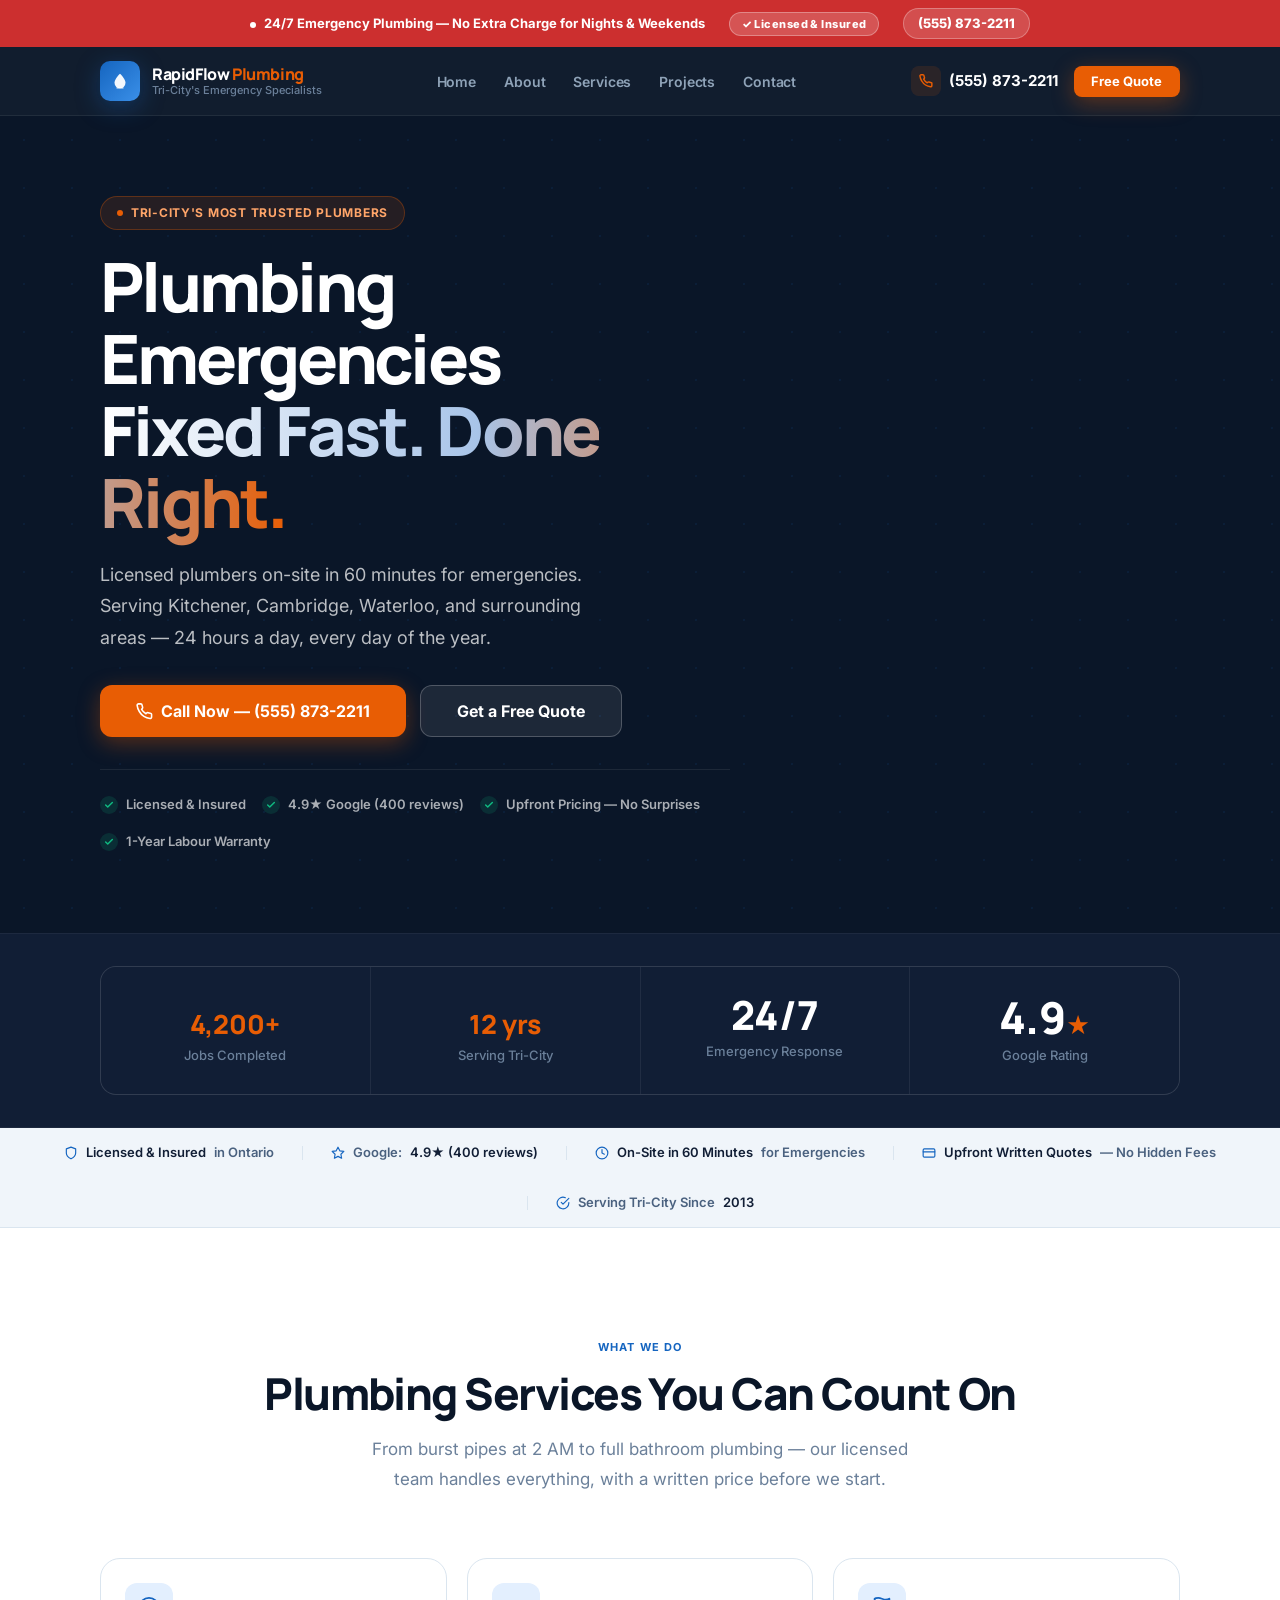
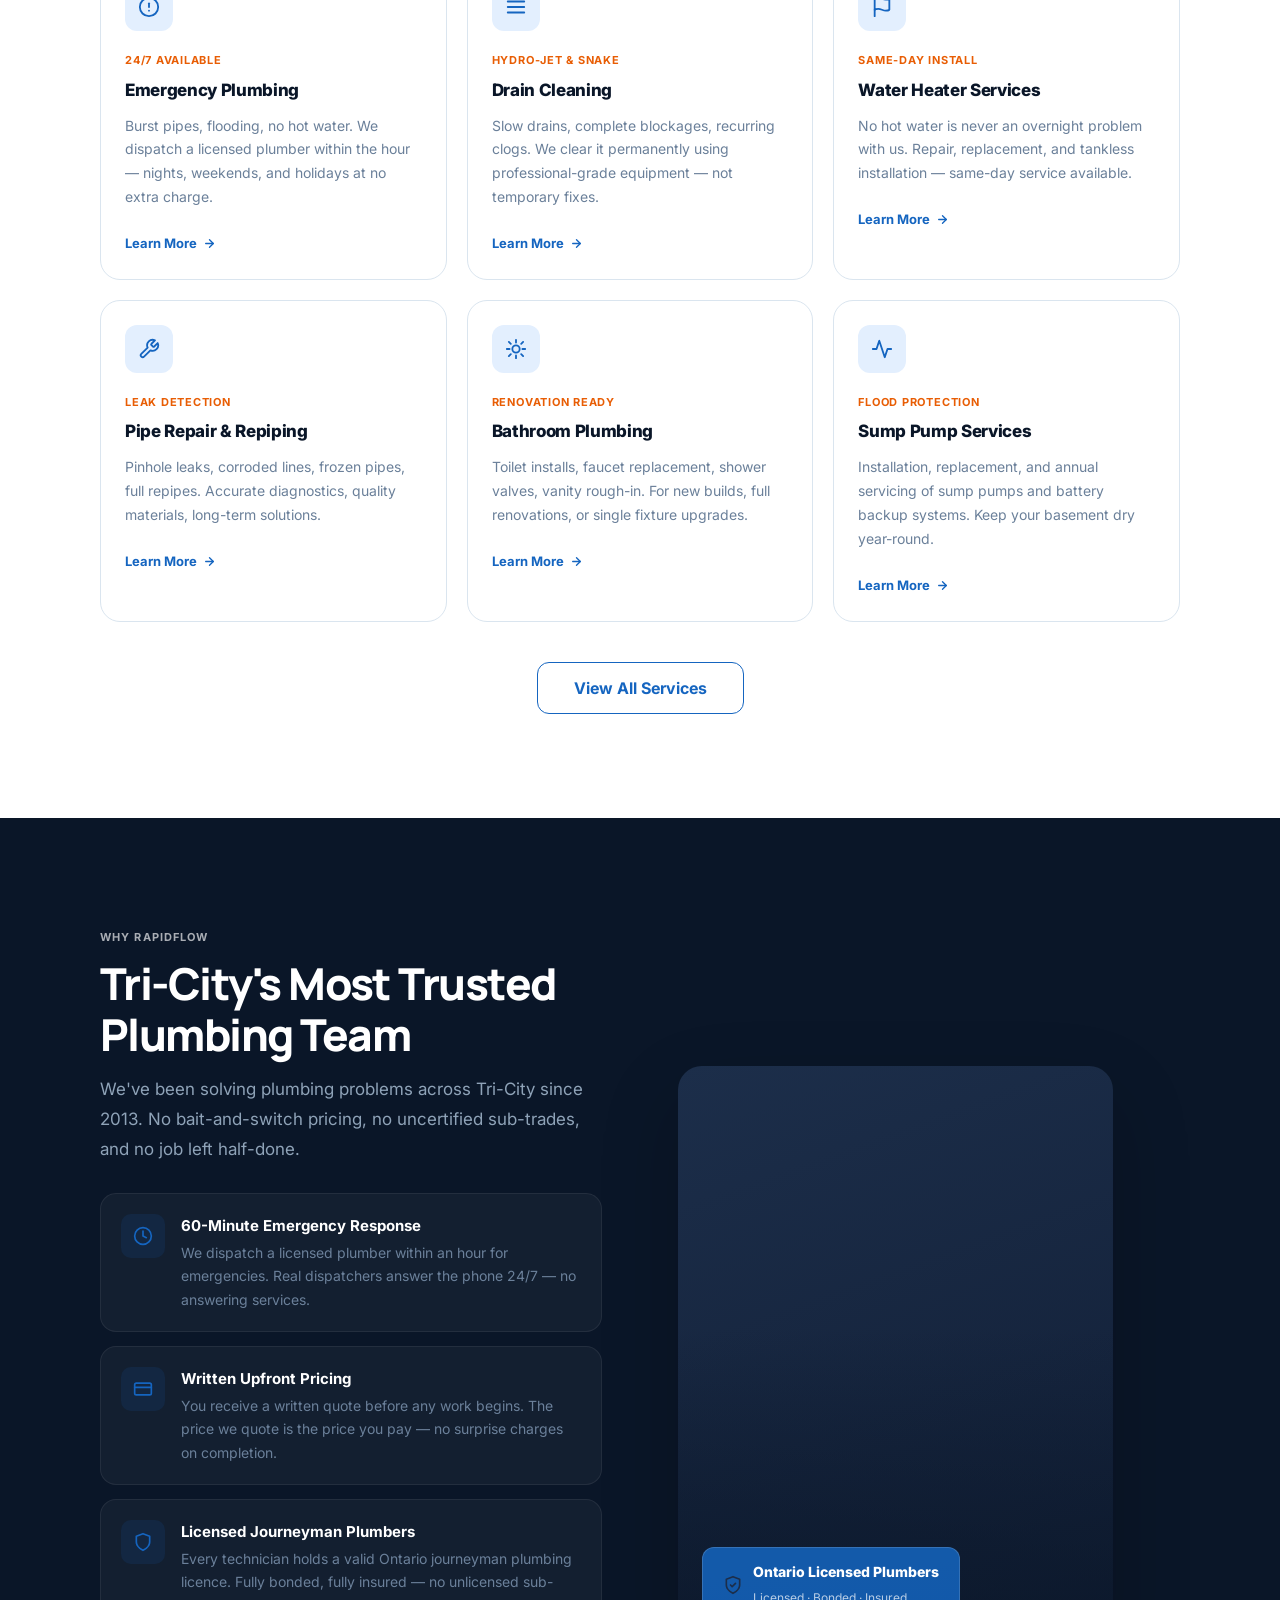
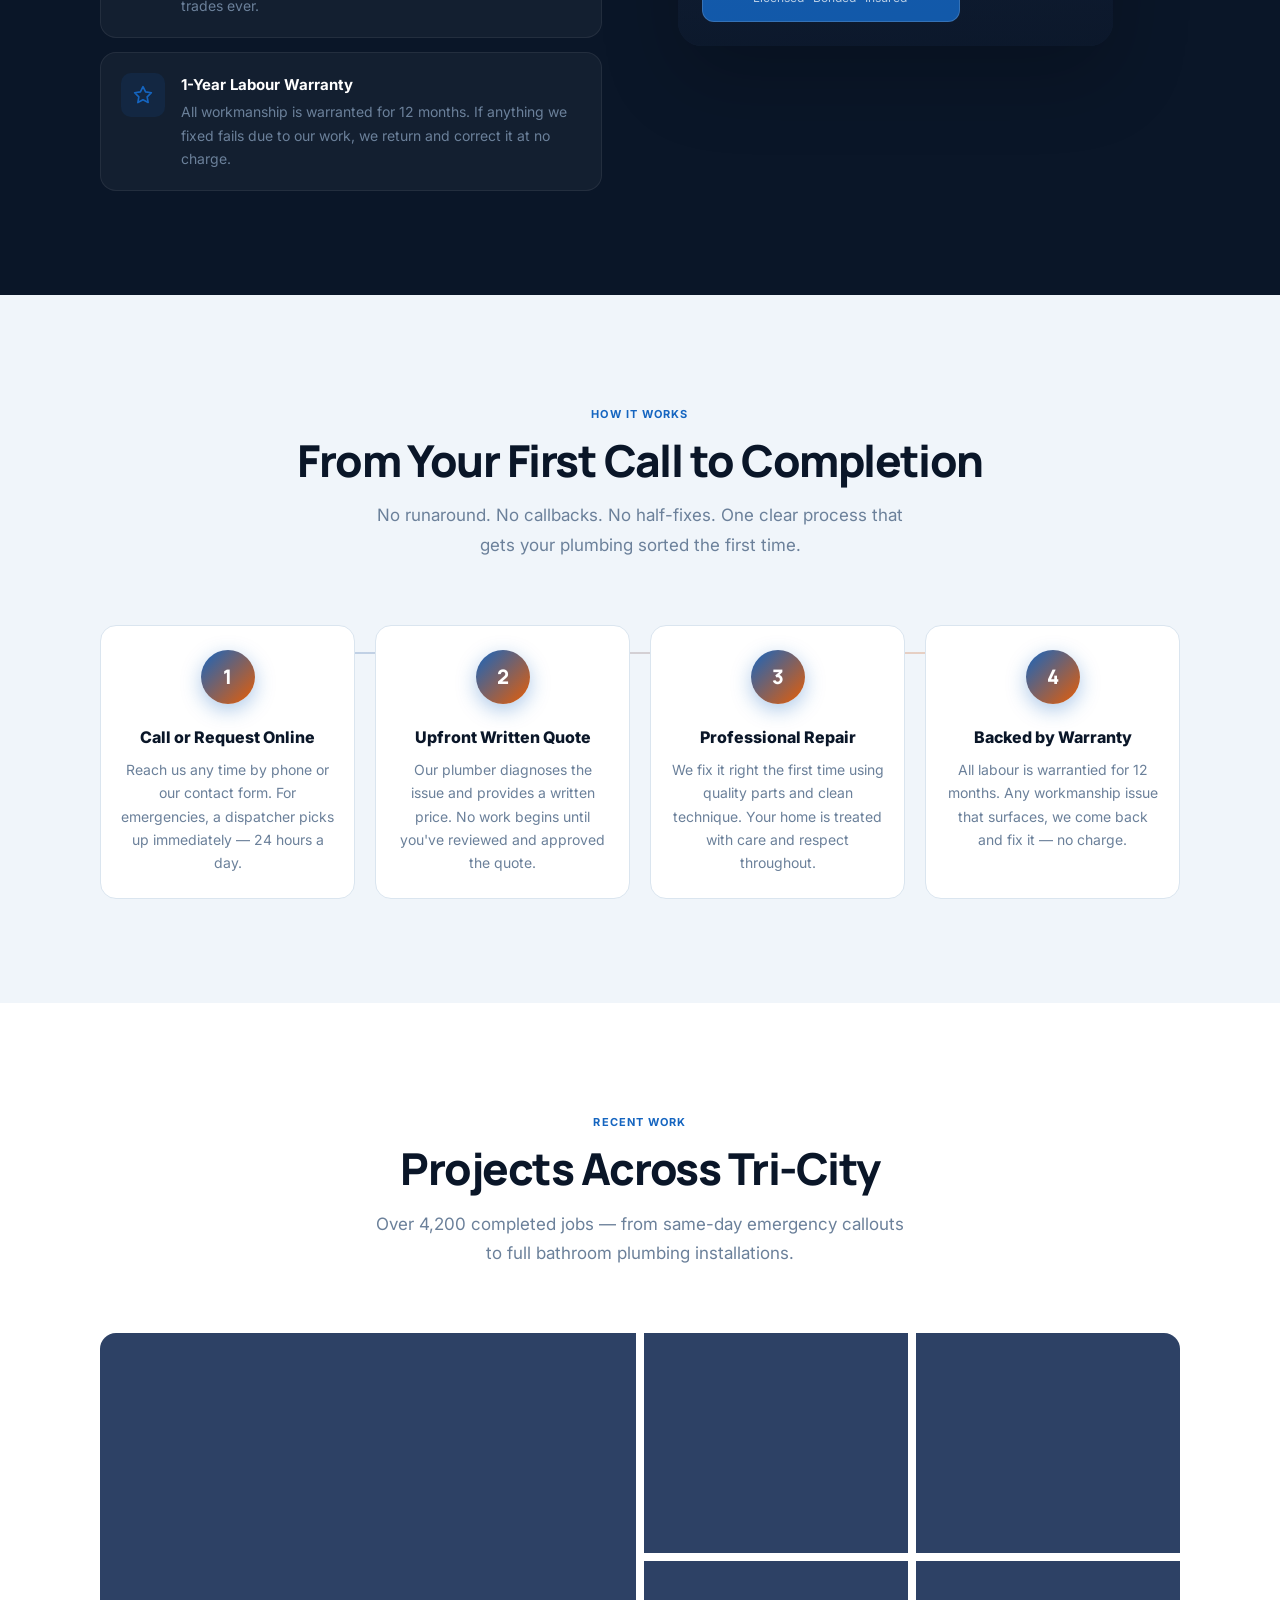
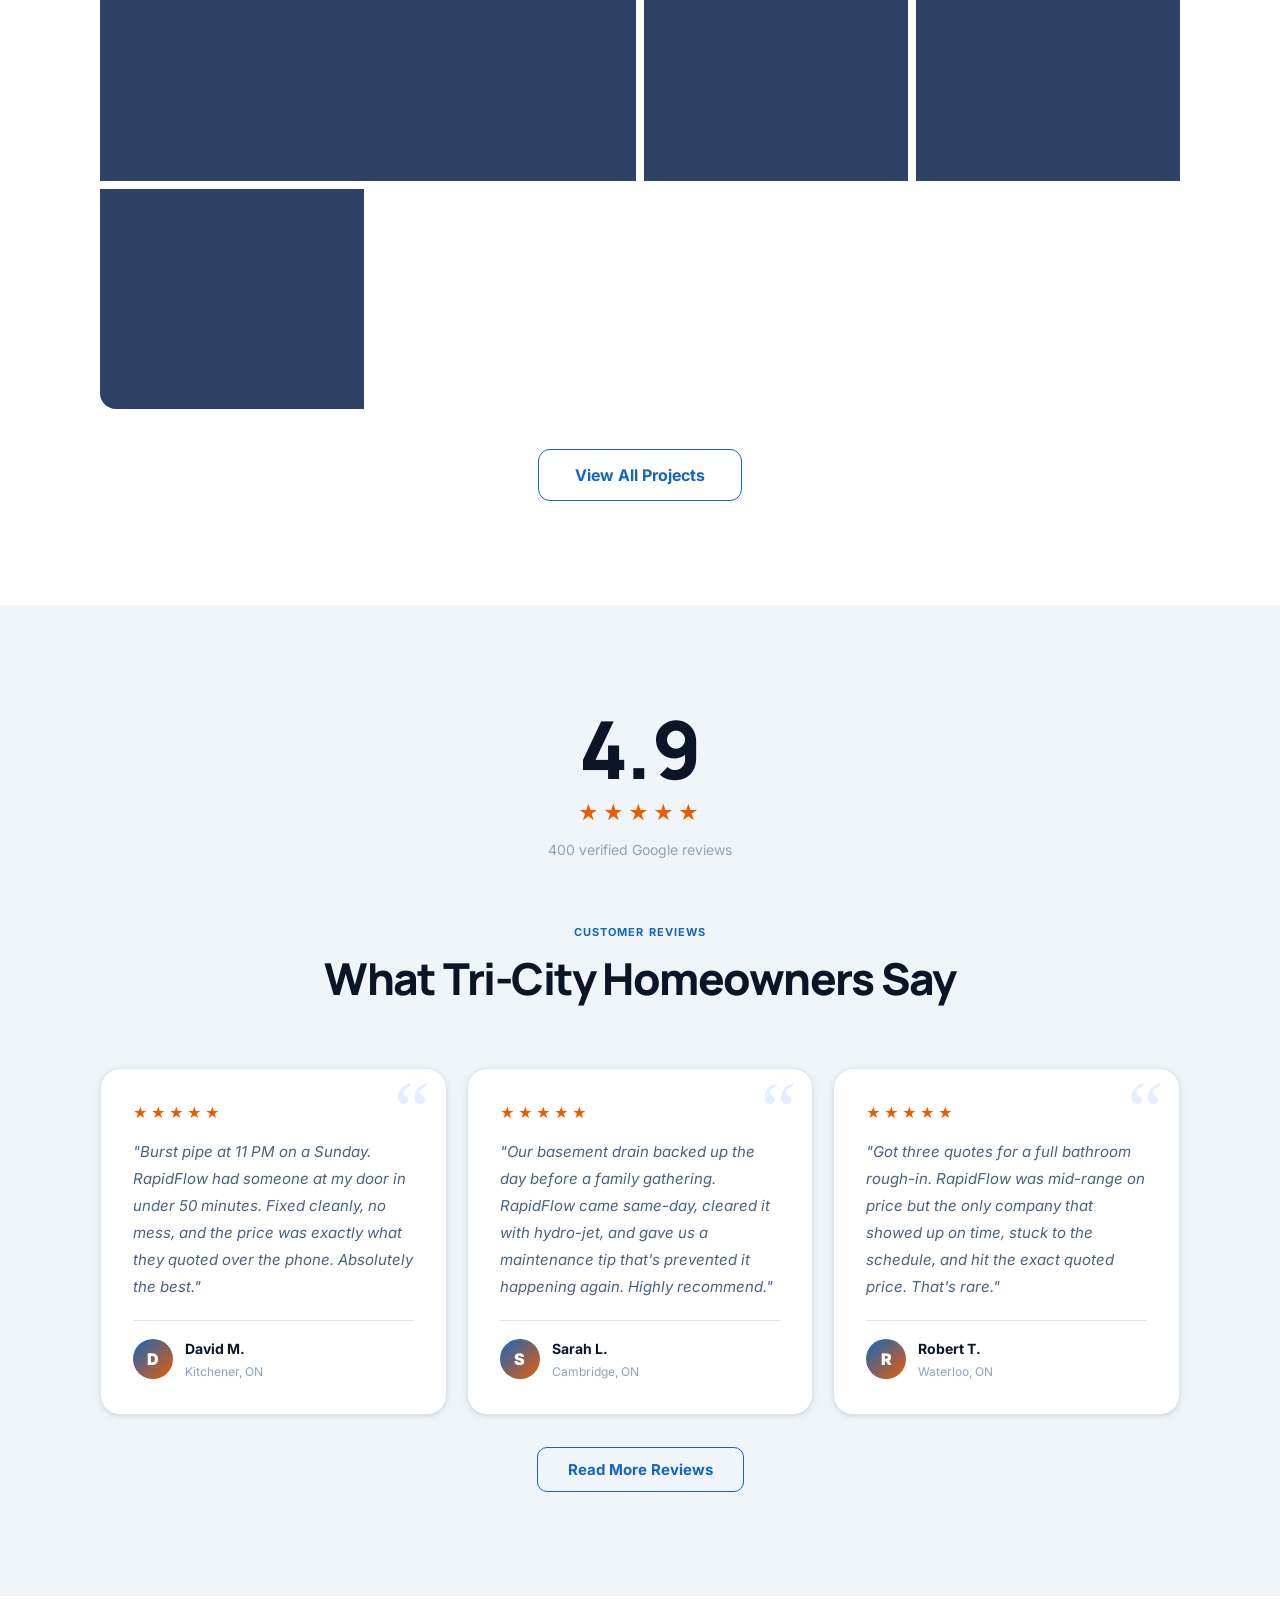
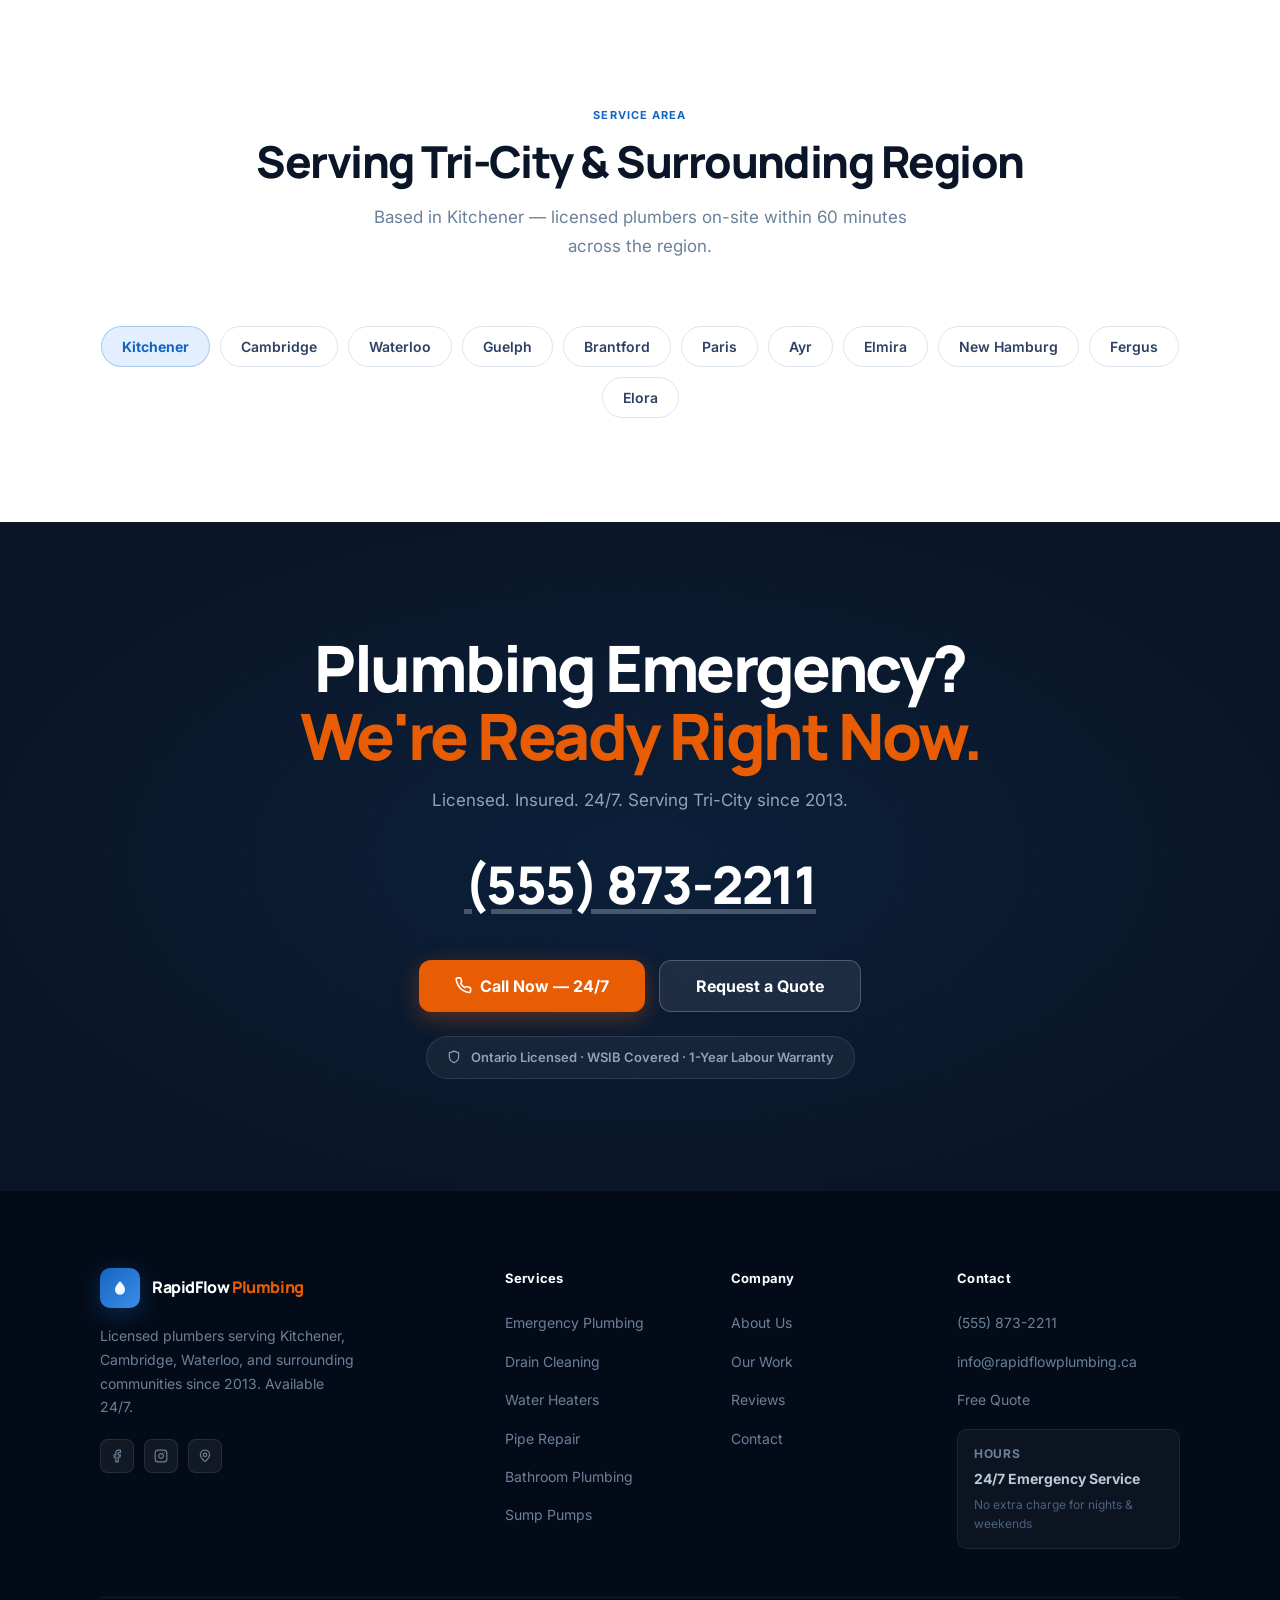
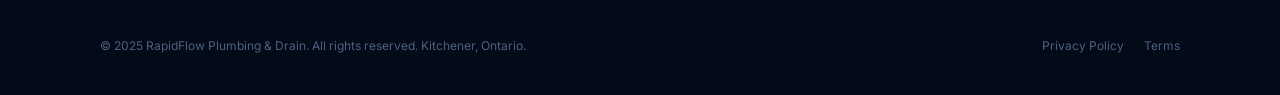
==== index.html @ 6519bb2e "feat: full multi-page rebuild — Home, About, Services, Projects, Contact - Converted from single-pag" ====
<!DOCTYPE html>
<html lang="en">
<head>
  <meta charset="UTF-8" />
  <meta name="viewport" content="width=device-width, initial-scale=1.0" />
  <meta name="description" content="RapidFlow Plumbing &amp; Drain — 24/7 emergency plumbing in Tri-City. Licensed plumbers, upfront pricing, on-site in 60 minutes. Call (555) 873-2211." />
  <meta name="theme-color" content="#0A1628" />
  <meta property="og:title" content="RapidFlow Plumbing &amp; Drain | 24/7 Emergency Plumbing — Tri-City" />
  <meta property="og:description" content="Fast, reliable plumbing for Tri-City homeowners. Emergency response, drain cleaning, water heaters, and more. Licensed and insured." />
  <meta property="og:type" content="website" />
  <link rel="canonical" href="https://grandriverdigital.github.io/rapidflow-plumbing-demo/" />
  <title>RapidFlow Plumbing &amp; Drain | 24/7 Emergency Plumbing — Tri-City</title>
  <link rel="preconnect" href="https://fonts.googleapis.com" />
  <link rel="preconnect" href="https://fonts.gstatic.com" crossorigin />
  <link rel="preload" as="style" href="https://fonts.googleapis.com/css2?family=Manrope:wght@600;700;800;900&family=Inter:wght@400;500;600;700&display=swap" />
  <link rel="stylesheet" href="https://fonts.googleapis.com/css2?family=Manrope:wght@600;700;800;900&family=Inter:wght@400;500;600;700&display=swap" media="print" onload="this.media='all'" />
  <noscript><link rel="stylesheet" href="https://fonts.googleapis.com/css2?family=Manrope:wght@600;700;800;900&family=Inter:wght@400;500;600;700&display=swap" /></noscript>
  <link rel="stylesheet" href="styles.css" />
  <script type="application/ld+json">
  {
    "@context": "https://schema.org",
    "@type": "Plumber",
    "name": "RapidFlow Plumbing & Drain",
    "telephone": "(555) 873-2211",
    "email": "info@rapidflowplumbing.ca",
    "address": { "@type": "PostalAddress", "addressLocality": "Kitchener", "addressRegion": "ON", "addressCountry": "CA" },
    "description": "24/7 emergency plumbing services in Tri-City and surrounding areas.",
    "foundingDate": "2013",
    "openingHours": "Mo-Su 00:00-23:59",
    "aggregateRating": { "@type": "AggregateRating", "ratingValue": "4.9", "reviewCount": "400", "bestRating": "5" }
  }
  </script>
</head>
<body>
  <a href="#main" class="skip-link">Skip to main content</a>

  <!-- TOPBAR -->
  <div class="topbar" role="region" aria-label="Emergency availability">
    <span><span class="topbar__dot" aria-hidden="true"></span><strong>24/7 Emergency Plumbing — No Extra Charge for Nights &amp; Weekends</strong></span>
    <span class="topbar__pill">&#10003; Licensed &amp; Insured</span>
    <a href="tel:5558732211" class="topbar__link">(555) 873-2211</a>
  </div>

  <!-- HEADER -->
  <header class="header" id="header">
    <div class="container header__inner">
      <a href="./" class="logo" aria-label="RapidFlow Plumbing & Drain — home">
        <div class="logo__mark" aria-hidden="true">
          <svg width="22" height="22" viewBox="0 0 36 36" fill="none"><path d="M18 6s-9 8-9 15a9 9 0 0 0 18 0C27 14 18 6 18 6z" fill="#fff" opacity=".95"/><rect x="12" y="28" width="12" height="2.5" rx="1.25" fill="#fff" opacity=".6"/></svg>
        </div>
        <div class="logo__text">
          <div class="logo__name">RapidFlow <span>Plumbing</span></div>
          <div class="logo__tagline">Tri-City's Emergency Specialists</div>
        </div>
      </a>
      <nav class="nav" id="nav" aria-label="Main navigation">
        <ul class="nav__list" role="list">
          <li><a href="./" class="nav__link">Home</a></li>
          <li><a href="about/" class="nav__link">About</a></li>
          <li><a href="services/" class="nav__link">Services</a></li>
          <li><a href="projects/" class="nav__link">Projects</a></li>
          <li><a href="contact/" class="nav__link">Contact</a></li>
        </ul>
        <a href="contact/" class="nav__mobile-cta">Get a Free Quote</a>
      </nav>
      <div class="header__right">
        <a href="tel:5558732211" class="header__phone" aria-label="Call RapidFlow now">
          <span class="header__phone-icon" aria-hidden="true">
            <svg width="14" height="14" viewBox="0 0 24 24" fill="none" stroke="currentColor" stroke-width="2.5" stroke-linecap="round" stroke-linejoin="round"><path d="M22 16.92v3a2 2 0 0 1-2.18 2 19.79 19.79 0 0 1-8.63-3.07A19.5 19.5 0 0 1 4.69 12 19.79 19.79 0 0 1 1.61 3.44 2 2 0 0 1 3.6 1.27h3a2 2 0 0 1 2 1.72c.127.96.361 1.9.7 2.81a2 2 0 0 1-.45 2.11L7.91 8.94a16 16 0 0 0 6.16 6.16l.94-.94a2 2 0 0 1 2.11-.45c.907.339 1.85.573 2.81.7A2 2 0 0 1 22 16.92z"/></svg>
          </span>
          (555) 873-2211
        </a>
        <a href="contact/" class="btn btn--accent btn--sm">Free Quote</a>
      </div>
      <button class="nav-toggle" id="navToggle" aria-label="Open navigation" aria-expanded="false" aria-controls="nav">
        <span class="nav-toggle__bar"></span>
        <span class="nav-toggle__bar"></span>
        <span class="nav-toggle__bar"></span>
      </button>
    </div>
  </header>

  <main id="main">

    <!-- HERO -->
    <section aria-labelledby="hero-h1" style="position:relative;min-height:clamp(560px,88vh,820px);display:flex;align-items:center;overflow:hidden;">
      <div style="position:absolute;inset:0;background:var(--ink-900);">
        <img src="https://images.unsplash.com/photo-1585771724684-38269d6639fd?auto=format&fit=crop&w=1600&q=80" alt="Licensed plumber working on pipe repair" style="width:100%;height:100%;object-fit:cover;opacity:.38;" loading="eager" fetchpriority="high" onerror="this.style.display='none'" />
        <div style="position:absolute;inset:0;background:linear-gradient(90deg,rgba(10,22,40,.93) 0%,rgba(10,22,40,.65) 55%,rgba(10,22,40,.28) 100%),linear-gradient(0deg,rgba(10,22,40,.75) 0%,transparent 50%);"></div>
        <div style="position:absolute;inset:0;background-image:radial-gradient(circle,rgba(21,101,192,.1) 1px,transparent 1px);background-size:48px 48px;"></div>
      </div>
      <div class="container" style="position:relative;z-index:2;padding-block:clamp(3rem,8vw,5rem);width:100%;">
        <div style="max-width:630px;">
          <div class="page-hero__badge ha t1">
            <span style="width:6px;height:6px;background:var(--a);border-radius:50%;display:inline-block;animation:tbPulse 1.8s ease infinite;" aria-hidden="true"></span>
            Tri-City's Most Trusted Plumbers
          </div>
          <h1 id="hero-h1" class="ha t2" style="font-family:var(--fd);font-size:clamp(2.25rem,5.8vw,4.25rem);font-weight:900;color:#fff;line-height:1.06;letter-spacing:-.04em;margin-bottom:1.25rem;">
            Plumbing Emergencies<br>
            <span style="background:linear-gradient(90deg,#fff 0%,#a8c4e8 55%,var(--a) 100%);-webkit-background-clip:text;-webkit-text-fill-color:transparent;background-clip:text;">Fixed Fast. Done Right.</span>
          </h1>
          <p class="ha t3" style="font-size:clamp(1rem,2vw,1.125rem);color:rgba(255,255,255,.72);line-height:1.75;max-width:510px;margin-bottom:2rem;">
            Licensed plumbers on-site in 60 minutes for emergencies. Serving Kitchener, Cambridge, Waterloo, and surrounding areas — 24 hours a day, every day of the year.
          </p>
          <div class="ha t4 hero__ctas" style="display:flex;flex-wrap:wrap;gap:.875rem;margin-bottom:2rem;">
            <a href="tel:5558732211" class="btn btn--accent btn--lg">
              <svg width="17" height="17" viewBox="0 0 24 24" fill="none" stroke="currentColor" stroke-width="2.2" stroke-linecap="round" stroke-linejoin="round" aria-hidden="true"><path d="M22 16.92v3a2 2 0 0 1-2.18 2 19.79 19.79 0 0 1-8.63-3.07A19.5 19.5 0 0 1 4.69 12 19.79 19.79 0 0 1 1.61 3.44 2 2 0 0 1 3.6 1.27h3a2 2 0 0 1 2 1.72c.127.96.361 1.9.7 2.81a2 2 0 0 1-.45 2.11L7.91 8.94a16 16 0 0 0 6.16 6.16l.94-.94a2 2 0 0 1 2.11-.45c.907.339 1.85.573 2.81.7A2 2 0 0 1 22 16.92z"/></svg>
              Call Now — (555) 873-2211
            </a>
            <a href="contact/" class="btn btn--ghost btn--lg">Get a Free Quote</a>
          </div>
          <div class="ha t5" style="display:flex;flex-wrap:wrap;gap:1rem;padding-top:1.5rem;border-top:1px solid rgba(255,255,255,.08);" role="list" aria-label="Trust indicators">
            <span style="display:flex;align-items:center;gap:.5rem;font-size:.8125rem;font-weight:600;color:rgba(255,255,255,.65);" role="listitem"><span style="width:18px;height:18px;background:rgba(16,185,129,.15);border-radius:50%;display:flex;align-items:center;justify-content:center;flex-shrink:0;" aria-hidden="true"><svg width="10" height="10" viewBox="0 0 24 24" fill="none" stroke="var(--green)" stroke-width="3.5" stroke-linecap="round" stroke-linejoin="round"><polyline points="20 6 9 17 4 12"/></svg></span>Licensed &amp; Insured</span>
            <span style="display:flex;align-items:center;gap:.5rem;font-size:.8125rem;font-weight:600;color:rgba(255,255,255,.65);" role="listitem"><span style="width:18px;height:18px;background:rgba(16,185,129,.15);border-radius:50%;display:flex;align-items:center;justify-content:center;flex-shrink:0;" aria-hidden="true"><svg width="10" height="10" viewBox="0 0 24 24" fill="none" stroke="var(--green)" stroke-width="3.5" stroke-linecap="round" stroke-linejoin="round"><polyline points="20 6 9 17 4 12"/></svg></span>4.9&#9733; Google (400 reviews)</span>
            <span style="display:flex;align-items:center;gap:.5rem;font-size:.8125rem;font-weight:600;color:rgba(255,255,255,.65);" role="listitem"><span style="width:18px;height:18px;background:rgba(16,185,129,.15);border-radius:50%;display:flex;align-items:center;justify-content:center;flex-shrink:0;" aria-hidden="true"><svg width="10" height="10" viewBox="0 0 24 24" fill="none" stroke="var(--green)" stroke-width="3.5" stroke-linecap="round" stroke-linejoin="round"><polyline points="20 6 9 17 4 12"/></svg></span>Upfront Pricing — No Surprises</span>
            <span style="display:flex;align-items:center;gap:.5rem;font-size:.8125rem;font-weight:600;color:rgba(255,255,255,.65);" role="listitem"><span style="width:18px;height:18px;background:rgba(16,185,129,.15);border-radius:50%;display:flex;align-items:center;justify-content:center;flex-shrink:0;" aria-hidden="true"><svg width="10" height="10" viewBox="0 0 24 24" fill="none" stroke="var(--green)" stroke-width="3.5" stroke-linecap="round" stroke-linejoin="round"><polyline points="20 6 9 17 4 12"/></svg></span>1-Year Labour Warranty</span>
          </div>
        </div>
      </div>
    </section>

    <!-- STATS BAR -->
    <div class="stats-bar" role="region" aria-label="Company statistics">
      <div class="container">
        <div class="stats-grid">
          <div class="stat-box"><div class="stat-num"><span data-count="4200" data-suffix="+">4,200+</span></div><div class="stat-label">Jobs Completed</div></div>
          <div class="stat-box"><div class="stat-num"><span data-count="12" data-suffix=" yrs">12 yrs</span></div><div class="stat-label">Serving Tri-City</div></div>
          <div class="stat-box"><div class="stat-num" style="font-size:clamp(1.5rem,3.5vw,2.5rem)">24/7</div><div class="stat-label">Emergency Response</div></div>
          <div class="stat-box"><div class="stat-num">4.9<span>&#9733;</span></div><div class="stat-label">Google Rating</div></div>
        </div>
      </div>
    </div>

    <!-- TRUST BAR -->
    <div class="trust-bar" role="region" aria-label="Certifications">
      <div class="trust-bar__items">
        <div class="trust-item"><span class="trust-item__icon" aria-hidden="true"><svg width="14" height="14" viewBox="0 0 24 24" fill="none" stroke="currentColor" stroke-width="2" stroke-linecap="round" stroke-linejoin="round"><path d="M12 22s8-4 8-10V5l-8-3-8 3v7c0 6 8 10 8 10z"/></svg></span><em>Licensed &amp; Insured</em> in Ontario</div>
        <div class="trust-sep" aria-hidden="true"></div>
        <div class="trust-item"><span class="trust-item__icon" aria-hidden="true"><svg width="14" height="14" viewBox="0 0 24 24" fill="none" stroke="currentColor" stroke-width="2" stroke-linecap="round" stroke-linejoin="round"><polygon points="12 2 15.09 8.26 22 9.27 17 14.14 18.18 21.02 12 17.77 5.82 21.02 7 14.14 2 9.27 8.91 8.26 12 2"/></svg></span>Google: <em>4.9&#9733; (400 reviews)</em></div>
        <div class="trust-sep" aria-hidden="true"></div>
        <div class="trust-item"><span class="trust-item__icon" aria-hidden="true"><svg width="14" height="14" viewBox="0 0 24 24" fill="none" stroke="currentColor" stroke-width="2" stroke-linecap="round" stroke-linejoin="round"><circle cx="12" cy="12" r="10"/><polyline points="12 6 12 12 16 14"/></svg></span><em>On-Site in 60 Minutes</em> for Emergencies</div>
        <div class="trust-sep" aria-hidden="true"></div>
        <div class="trust-item"><span class="trust-item__icon" aria-hidden="true"><svg width="14" height="14" viewBox="0 0 24 24" fill="none" stroke="currentColor" stroke-width="2" stroke-linecap="round" stroke-linejoin="round"><rect x="2" y="5" width="20" height="14" rx="2"/><line x1="2" y1="10" x2="22" y2="10"/></svg></span><em>Upfront Written Quotes</em> — No Hidden Fees</div>
        <div class="trust-sep" aria-hidden="true"></div>
        <div class="trust-item"><span class="trust-item__icon" aria-hidden="true"><svg width="14" height="14" viewBox="0 0 24 24" fill="none" stroke="currentColor" stroke-width="2" stroke-linecap="round" stroke-linejoin="round"><path d="M22 11.08V12a10 10 0 1 1-5.93-9.14"/><polyline points="22 4 12 14.01 9 11.01"/></svg></span>Serving Tri-City Since <em>2013</em></div>
      </div>
    </div>

    <!-- SERVICES PREVIEW -->
    <section class="section" aria-labelledby="svc-h">
      <div class="container">
        <div class="section-header sr">
          <div class="eyebrow">What We Do</div>
          <h2 class="section-heading" id="svc-h">Plumbing Services You Can Count On</h2>
          <p class="section-sub section-sub--center">From burst pipes at 2 AM to full bathroom plumbing — our licensed team handles everything, with a written price before we start.</p>
        </div>
        <div class="services-grid" role="list">
          <div class="svc-card sr d1" role="listitem">
            <div class="svc-card__body">
              <div class="svc-card__icon" aria-hidden="true"><svg width="22" height="22" viewBox="0 0 24 24" fill="none" stroke="currentColor" stroke-width="2" stroke-linecap="round" stroke-linejoin="round"><circle cx="12" cy="12" r="10"/><line x1="12" y1="8" x2="12" y2="12"/><line x1="12" y1="16" x2="12.01" y2="16"/></svg></div>
              <div class="svc-card__badge">24/7 Available</div>
              <h3>Emergency Plumbing</h3>
              <p>Burst pipes, flooding, no hot water. We dispatch a licensed plumber within the hour — nights, weekends, and holidays at no extra charge.</p>
              <a href="services/#emergency" class="svc-card__link">Learn More <svg width="13" height="13" viewBox="0 0 24 24" fill="none" stroke="currentColor" stroke-width="2.5" stroke-linecap="round" stroke-linejoin="round" aria-hidden="true"><line x1="5" y1="12" x2="19" y2="12"/><polyline points="12 5 19 12 12 19"/></svg></a>
            </div>
          </div>
          <div class="svc-card sr d2" role="listitem">
            <div class="svc-card__body">
              <div class="svc-card__icon" aria-hidden="true"><svg width="22" height="22" viewBox="0 0 24 24" fill="none" stroke="currentColor" stroke-width="2" stroke-linecap="round" stroke-linejoin="round"><path d="M3 12h18M3 6h18M3 18h18"/></svg></div>
              <div class="svc-card__badge">Hydro-Jet &amp; Snake</div>
              <h3>Drain Cleaning</h3>
              <p>Slow drains, complete blockages, recurring clogs. We clear it permanently using professional-grade equipment — not temporary fixes.</p>
              <a href="services/#drains" class="svc-card__link">Learn More <svg width="13" height="13" viewBox="0 0 24 24" fill="none" stroke="currentColor" stroke-width="2.5" stroke-linecap="round" stroke-linejoin="round" aria-hidden="true"><line x1="5" y1="12" x2="19" y2="12"/><polyline points="12 5 19 12 12 19"/></svg></a>
            </div>
          </div>
          <div class="svc-card sr d3" role="listitem">
            <div class="svc-card__body">
              <div class="svc-card__icon" aria-hidden="true"><svg width="22" height="22" viewBox="0 0 24 24" fill="none" stroke="currentColor" stroke-width="2" stroke-linecap="round" stroke-linejoin="round"><path d="M4 15s1-1 4-1 5 2 8 2 4-1 4-1V3s-1 1-4 1-5-2-8-2-4 1-4 1z"/><line x1="4" y1="22" x2="4" y2="15"/></svg></div>
              <div class="svc-card__badge">Same-Day Install</div>
              <h3>Water Heater Services</h3>
              <p>No hot water is never an overnight problem with us. Repair, replacement, and tankless installation — same-day service available.</p>
              <a href="services/#water-heater" class="svc-card__link">Learn More <svg width="13" height="13" viewBox="0 0 24 24" fill="none" stroke="currentColor" stroke-width="2.5" stroke-linecap="round" stroke-linejoin="round" aria-hidden="true"><line x1="5" y1="12" x2="19" y2="12"/><polyline points="12 5 19 12 12 19"/></svg></a>
            </div>
          </div>
          <div class="svc-card sr d1" role="listitem">
            <div class="svc-card__body">
              <div class="svc-card__icon" aria-hidden="true"><svg width="22" height="22" viewBox="0 0 24 24" fill="none" stroke="currentColor" stroke-width="2" stroke-linecap="round" stroke-linejoin="round"><path d="M14.7 6.3a1 1 0 0 0 0 1.4l1.6 1.6a1 1 0 0 0 1.4 0l3.77-3.77a6 6 0 0 1-7.94 7.94l-6.91 6.91a2.12 2.12 0 0 1-3-3l6.91-6.91a6 6 0 0 1 7.94-7.94l-3.76 3.76z"/></svg></div>
              <div class="svc-card__badge">Leak Detection</div>
              <h3>Pipe Repair &amp; Repiping</h3>
              <p>Pinhole leaks, corroded lines, frozen pipes, full repipes. Accurate diagnostics, quality materials, long-term solutions.</p>
              <a href="services/#pipes" class="svc-card__link">Learn More <svg width="13" height="13" viewBox="0 0 24 24" fill="none" stroke="currentColor" stroke-width="2.5" stroke-linecap="round" stroke-linejoin="round" aria-hidden="true"><line x1="5" y1="12" x2="19" y2="12"/><polyline points="12 5 19 12 12 19"/></svg></a>
            </div>
          </div>
          <div class="svc-card sr d2" role="listitem">
            <div class="svc-card__body">
              <div class="svc-card__icon" aria-hidden="true"><svg width="22" height="22" viewBox="0 0 24 24" fill="none" stroke="currentColor" stroke-width="2" stroke-linecap="round" stroke-linejoin="round"><path d="M5 12H2"/><path d="M22 12h-3"/><circle cx="12" cy="12" r="4"/><path d="M12 2v3M12 19v3M4.22 4.22l2.12 2.12M17.66 17.66l2.12 2.12M4.22 19.78l2.12-2.12M17.66 6.34l2.12-2.12"/></svg></div>
              <div class="svc-card__badge">Renovation Ready</div>
              <h3>Bathroom Plumbing</h3>
              <p>Toilet installs, faucet replacement, shower valves, vanity rough-in. For new builds, full renovations, or single fixture upgrades.</p>
              <a href="services/#bathroom" class="svc-card__link">Learn More <svg width="13" height="13" viewBox="0 0 24 24" fill="none" stroke="currentColor" stroke-width="2.5" stroke-linecap="round" stroke-linejoin="round" aria-hidden="true"><line x1="5" y1="12" x2="19" y2="12"/><polyline points="12 5 19 12 12 19"/></svg></a>
            </div>
          </div>
          <div class="svc-card sr d3" role="listitem">
            <div class="svc-card__body">
              <div class="svc-card__icon" aria-hidden="true"><svg width="22" height="22" viewBox="0 0 24 24" fill="none" stroke="currentColor" stroke-width="2" stroke-linecap="round" stroke-linejoin="round"><polyline points="22 12 18 12 15 21 9 3 6 12 2 12"/></svg></div>
              <div class="svc-card__badge">Flood Protection</div>
              <h3>Sump Pump Services</h3>
              <p>Installation, replacement, and annual servicing of sump pumps and battery backup systems. Keep your basement dry year-round.</p>
              <a href="services/#sump" class="svc-card__link">Learn More <svg width="13" height="13" viewBox="0 0 24 24" fill="none" stroke="currentColor" stroke-width="2.5" stroke-linecap="round" stroke-linejoin="round" aria-hidden="true"><line x1="5" y1="12" x2="19" y2="12"/><polyline points="12 5 19 12 12 19"/></svg></a>
            </div>
          </div>
        </div>
        <div style="text-align:center;margin-top:2.5rem;" class="sr">
          <a href="services/" class="btn btn--outline btn--lg">View All Services</a>
        </div>
      </div>
    </section>

    <!-- WHY US -->
    <section class="section section--dark" aria-labelledby="why-h">
      <div class="container">
        <div class="why-grid">
          <div>
            <div class="eyebrow eyebrow--lt">Why RapidFlow</div>
            <h2 class="section-heading section-heading--lt sr" id="why-h">Tri-City's Most Trusted Plumbing Team</h2>
            <p class="section-sub section-sub--lt sr">We've been solving plumbing problems across Tri-City since 2013. No bait-and-switch pricing, no uncertified sub-trades, and no job left half-done.</p>
            <div class="why-feats" role="list">
              <div class="why-feat sr d1" role="listitem">
                <div class="why-feat__icon" aria-hidden="true"><svg width="20" height="20" viewBox="0 0 24 24" fill="none" stroke="currentColor" stroke-width="2" stroke-linecap="round" stroke-linejoin="round"><circle cx="12" cy="12" r="10"/><polyline points="12 6 12 12 16 14"/></svg></div>
                <div><h4>60-Minute Emergency Response</h4><p>We dispatch a licensed plumber within an hour for emergencies. Real dispatchers answer the phone 24/7 — no answering services.</p></div>
              </div>
              <div class="why-feat sr d2" role="listitem">
                <div class="why-feat__icon" aria-hidden="true"><svg width="20" height="20" viewBox="0 0 24 24" fill="none" stroke="currentColor" stroke-width="2" stroke-linecap="round" stroke-linejoin="round"><rect x="2" y="5" width="20" height="14" rx="2"/><line x1="2" y1="10" x2="22" y2="10"/></svg></div>
                <div><h4>Written Upfront Pricing</h4><p>You receive a written quote before any work begins. The price we quote is the price you pay — no surprise charges on completion.</p></div>
              </div>
              <div class="why-feat sr d3" role="listitem">
                <div class="why-feat__icon" aria-hidden="true"><svg width="20" height="20" viewBox="0 0 24 24" fill="none" stroke="currentColor" stroke-width="2" stroke-linecap="round" stroke-linejoin="round"><path d="M12 22s8-4 8-10V5l-8-3-8 3v7c0 6 8 10 8 10z"/></svg></div>
                <div><h4>Licensed Journeyman Plumbers</h4><p>Every technician holds a valid Ontario journeyman plumbing licence. Fully bonded, fully insured — no unlicensed sub-trades ever.</p></div>
              </div>
              <div class="why-feat sr d4" role="listitem">
                <div class="why-feat__icon" aria-hidden="true"><svg width="20" height="20" viewBox="0 0 24 24" fill="none" stroke="currentColor" stroke-width="2" stroke-linecap="round" stroke-linejoin="round"><polygon points="12 2 15.09 8.26 22 9.27 17 14.14 18.18 21.02 12 17.77 5.82 21.02 7 14.14 2 9.27 8.91 8.26 12 2"/></svg></div>
                <div><h4>1-Year Labour Warranty</h4><p>All workmanship is warranted for 12 months. If anything we fixed fails due to our work, we return and correct it at no charge.</p></div>
              </div>
            </div>
          </div>
          <div class="why-img sr">
            <img src="https://images.unsplash.com/photo-1621905252507-b35492cc74b4?auto=format&fit=crop&w=700&q=80" alt="RapidFlow licensed plumber at work" loading="lazy" onerror="this.style.display='none'" />
            <div class="why-img__overlay" aria-hidden="true"></div>
            <div class="why-img__foot">
              <div class="cred-badge">
                <svg width="20" height="20" viewBox="0 0 24 24" fill="none" stroke="currentColor" stroke-width="2" stroke-linecap="round" stroke-linejoin="round" aria-hidden="true"><path d="M12 22s8-4 8-10V5l-8-3-8 3v7c0 6 8 10 8 10z"/><polyline points="9 12 11 14 15 10"/></svg>
                <div><strong>Ontario Licensed Plumbers</strong><span>Licensed · Bonded · Insured</span></div>
              </div>
            </div>
          </div>
        </div>
      </div>
    </section>

    <!-- PROCESS -->
    <section class="section section--light" aria-labelledby="proc-h">
      <div class="container">
        <div class="section-header sr">
          <div class="eyebrow">How It Works</div>
          <h2 class="section-heading" id="proc-h">From Your First Call to Completion</h2>
          <p class="section-sub section-sub--center">No runaround. No callbacks. No half-fixes. One clear process that gets your plumbing sorted the first time.</p>
        </div>
        <div class="process-grid" role="list">
          <div class="proc-card sr d1" role="listitem"><div class="proc-card__num" aria-hidden="true">1</div><h4>Call or Request Online</h4><p>Reach us any time by phone or our contact form. For emergencies, a dispatcher picks up immediately — 24 hours a day.</p></div>
          <div class="proc-card sr d2" role="listitem"><div class="proc-card__num" aria-hidden="true">2</div><h4>Upfront Written Quote</h4><p>Our plumber diagnoses the issue and provides a written price. No work begins until you've reviewed and approved the quote.</p></div>
          <div class="proc-card sr d3" role="listitem"><div class="proc-card__num" aria-hidden="true">3</div><h4>Professional Repair</h4><p>We fix it right the first time using quality parts and clean technique. Your home is treated with care and respect throughout.</p></div>
          <div class="proc-card sr d4" role="listitem"><div class="proc-card__num" aria-hidden="true">4</div><h4>Backed by Warranty</h4><p>All labour is warrantied for 12 months. Any workmanship issue that surfaces, we come back and fix it — no charge.</p></div>
        </div>
      </div>
    </section>

    <!-- PROJECTS PREVIEW -->
    <section class="section" aria-labelledby="proj-h">
      <div class="container">
        <div class="section-header sr">
          <div class="eyebrow">Recent Work</div>
          <h2 class="section-heading" id="proj-h">Projects Across Tri-City</h2>
          <p class="section-sub section-sub--center">Over 4,200 completed jobs — from same-day emergency callouts to full bathroom plumbing installations.</p>
        </div>
        <div class="gallery-grid sr" role="list" aria-label="Recent project photos">
          <div class="gallery-item g-wide g-tall" role="listitem">
            <img src="https://images.unsplash.com/photo-1552321554-5fefe8c9ef14?auto=format&fit=crop&w=800&q=75" alt="Modern bathroom renovation with new plumbing fixtures" loading="lazy" onerror="this.closest('.gallery-item').style.background='var(--ink-600)';this.style.display='none'" />
            <div class="gallery-item__overlay" aria-hidden="true"><span class="gallery-item__tag">Bathroom Renovation</span></div>
          </div>
          <div class="gallery-item" role="listitem">
            <img src="https://images.unsplash.com/photo-1585771724684-38269d6639fd?auto=format&fit=crop&w=800&q=75" alt="Emergency pipe repair" loading="lazy" onerror="this.closest('.gallery-item').style.background='var(--ink-600)';this.style.display='none'" />
            <div class="gallery-item__overlay" aria-hidden="true"><span class="gallery-item__tag">Emergency Repair</span></div>
          </div>
          <div class="gallery-item" role="listitem">
            <img src="https://images.unsplash.com/photo-1504328345606-18bbc8c9d7d1?auto=format&fit=crop&w=800&q=75" alt="Water heater installation" loading="lazy" onerror="this.closest('.gallery-item').style.background='var(--ink-600)';this.style.display='none'" />
            <div class="gallery-item__overlay" aria-hidden="true"><span class="gallery-item__tag">Water Heater Install</span></div>
          </div>
          <div class="gallery-item" role="listitem">
            <img src="https://images.unsplash.com/photo-1556909114-f6e7ad7d3136?auto=format&fit=crop&w=800&q=75" alt="Kitchen sink plumbing installation" loading="lazy" onerror="this.closest('.gallery-item').style.background='var(--ink-600)';this.style.display='none'" />
            <div class="gallery-item__overlay" aria-hidden="true"><span class="gallery-item__tag">Kitchen Plumbing</span></div>
          </div>
          <div class="gallery-item" role="listitem">
            <img src="https://images.unsplash.com/photo-1558618666-fcd25c85cd64?auto=format&fit=crop&w=800&q=75" alt="Under-sink drain installation" loading="lazy" onerror="this.closest('.gallery-item').style.background='var(--ink-600)';this.style.display='none'" />
            <div class="gallery-item__overlay" aria-hidden="true"><span class="gallery-item__tag">Drain Service</span></div>
          </div>
          <div class="gallery-item" role="listitem">
            <img src="https://images.unsplash.com/photo-1580637250481-b78db3e6f84b?auto=format&fit=crop&w=800&q=75" alt="Clean modern bathroom after plumbing upgrade" loading="lazy" onerror="this.closest('.gallery-item').style.background='var(--ink-600)';this.style.display='none'" />
            <div class="gallery-item__overlay" aria-hidden="true"><span class="gallery-item__tag">Fixture Upgrade</span></div>
          </div>
        </div>
        <div style="text-align:center;margin-top:2.5rem;" class="sr">
          <a href="projects/" class="btn btn--outline btn--lg">View All Projects</a>
        </div>
      </div>
    </section>

    <!-- REVIEWS -->
    <section class="section section--light" aria-labelledby="rev-h">
      <div class="container">
        <div class="rev-agg sr">
          <div class="rev-agg__num" aria-label="4.9 out of 5 stars">4.9</div>
          <div class="rev-agg__stars" aria-hidden="true">&#9733;&#9733;&#9733;&#9733;&#9733;</div>
          <div class="rev-agg__count">400 verified Google reviews</div>
        </div>
        <div class="section-header sr">
          <div class="eyebrow">Customer Reviews</div>
          <h2 class="section-heading" id="rev-h">What Tri-City Homeowners Say</h2>
        </div>
        <div class="rev-grid" role="list" aria-label="Customer reviews">
          <div class="rev-card sr d1" role="listitem">
            <div class="rev-card__stars" aria-label="5 stars">&#9733;&#9733;&#9733;&#9733;&#9733;</div>
            <p class="rev-card__text">"Burst pipe at 11 PM on a Sunday. RapidFlow had someone at my door in under 50 minutes. Fixed cleanly, no mess, and the price was exactly what they quoted over the phone. Absolutely the best."</p>
            <div class="rev-card__author">
              <div class="rev-card__avatar" aria-hidden="true">D</div>
              <div><div class="rev-card__name">David M.</div><div class="rev-card__loc">Kitchener, ON</div></div>
            </div>
          </div>
          <div class="rev-card sr d2" role="listitem">
            <div class="rev-card__stars" aria-label="5 stars">&#9733;&#9733;&#9733;&#9733;&#9733;</div>
            <p class="rev-card__text">"Our basement drain backed up the day before a family gathering. RapidFlow came same-day, cleared it with hydro-jet, and gave us a maintenance tip that's prevented it happening again. Highly recommend."</p>
            <div class="rev-card__author">
              <div class="rev-card__avatar" aria-hidden="true">S</div>
              <div><div class="rev-card__name">Sarah L.</div><div class="rev-card__loc">Cambridge, ON</div></div>
            </div>
          </div>
          <div class="rev-card sr d3" role="listitem">
            <div class="rev-card__stars" aria-label="5 stars">&#9733;&#9733;&#9733;&#9733;&#9733;</div>
            <p class="rev-card__text">"Got three quotes for a full bathroom rough-in. RapidFlow was mid-range on price but the only company that showed up on time, stuck to the schedule, and hit the exact quoted price. That's rare."</p>
            <div class="rev-card__author">
              <div class="rev-card__avatar" aria-hidden="true">R</div>
              <div><div class="rev-card__name">Robert T.</div><div class="rev-card__loc">Waterloo, ON</div></div>
            </div>
          </div>
        </div>
        <div style="text-align:center;margin-top:2rem;" class="sr">
          <a href="about/#reviews" class="btn btn--outline">Read More Reviews</a>
        </div>
      </div>
    </section>

    <!-- SERVICE AREA -->
    <section class="section" aria-labelledby="area-h">
      <div class="container">
        <div class="section-header sr">
          <div class="eyebrow">Service Area</div>
          <h2 class="section-heading" id="area-h">Serving Tri-City &amp; Surrounding Region</h2>
          <p class="section-sub section-sub--center">Based in Kitchener — licensed plumbers on-site within 60 minutes across the region.</p>
        </div>
        <div class="area-chips sr" role="list" aria-label="Cities we serve">
          <span class="area-chip area-chip--prime" role="listitem">Kitchener</span>
          <span class="area-chip" role="listitem">Cambridge</span>
          <span class="area-chip" role="listitem">Waterloo</span>
          <span class="area-chip" role="listitem">Guelph</span>
          <span class="area-chip" role="listitem">Brantford</span>
          <span class="area-chip" role="listitem">Paris</span>
          <span class="area-chip" role="listitem">Ayr</span>
          <span class="area-chip" role="listitem">Elmira</span>
          <span class="area-chip" role="listitem">New Hamburg</span>
          <span class="area-chip" role="listitem">Fergus</span>
          <span class="area-chip" role="listitem">Elora</span>
        </div>
      </div>
    </section>

    <!-- FINAL CTA -->
    <section class="final-cta" aria-labelledby="cta-h">
      <div class="container">
        <div class="final-cta__inner">
          <h2 class="sr" id="cta-h">Plumbing Emergency?<br><span>We're Ready Right Now.</span></h2>
          <p class="sr">Licensed. Insured. 24/7. Serving Tri-City since 2013.</p>
          <a href="tel:5558732211" class="final-cta__phone sr">(555) 873-2211</a>
          <div class="final-cta__btns sr">
            <a href="tel:5558732211" class="btn btn--accent btn--lg">
              <svg width="17" height="17" viewBox="0 0 24 24" fill="none" stroke="currentColor" stroke-width="2.2" stroke-linecap="round" stroke-linejoin="round" aria-hidden="true"><path d="M22 16.92v3a2 2 0 0 1-2.18 2 19.79 19.79 0 0 1-8.63-3.07A19.5 19.5 0 0 1 4.69 12 19.79 19.79 0 0 1 1.61 3.44 2 2 0 0 1 3.6 1.27h3a2 2 0 0 1 2 1.72c.127.96.361 1.9.7 2.81a2 2 0 0 1-.45 2.11L7.91 8.94a16 16 0 0 0 6.16 6.16l.94-.94a2 2 0 0 1 2.11-.45c.907.339 1.85.573 2.81.7A2 2 0 0 1 22 16.92z"/></svg>
              Call Now — 24/7
            </a>
            <a href="contact/" class="btn btn--ghost btn--lg">Request a Quote</a>
          </div>
          <div class="cert-pill sr" role="status">
            <svg width="14" height="14" viewBox="0 0 24 24" fill="none" stroke="currentColor" stroke-width="2" stroke-linecap="round" stroke-linejoin="round" aria-hidden="true"><path d="M12 22s8-4 8-10V5l-8-3-8 3v7c0 6 8 10 8 10z"/></svg>
            Ontario Licensed · WSIB Covered · 1-Year Labour Warranty
          </div>
        </div>
      </div>
    </section>

  </main>

  <!-- FOOTER -->
  <footer class="footer" aria-label="Site footer">
    <div class="container">
      <div class="footer__grid">
        <div class="footer__brand">
          <a href="./" class="logo" aria-label="RapidFlow Plumbing — home">
            <div class="logo__mark" aria-hidden="true"><svg width="20" height="20" viewBox="0 0 36 36" fill="none"><path d="M18 6s-9 8-9 15a9 9 0 0 0 18 0C27 14 18 6 18 6z" fill="#fff" opacity=".95"/></svg></div>
            <div class="logo__text"><div class="logo__name">RapidFlow <span>Plumbing</span></div></div>
          </a>
          <p>Licensed plumbers serving Kitchener, Cambridge, Waterloo, and surrounding communities since 2013. Available 24/7.</p>
          <div class="footer__socials" aria-label="Social media">
            <a href="#" class="footer__soc" aria-label="Facebook"><svg width="14" height="14" viewBox="0 0 24 24" fill="none" stroke="currentColor" stroke-width="2" stroke-linecap="round" stroke-linejoin="round"><path d="M18 2h-3a5 5 0 0 0-5 5v3H7v4h3v8h4v-8h3l1-4h-4V7a1 1 0 0 1 1-1h3z"/></svg></a>
            <a href="#" class="footer__soc" aria-label="Instagram"><svg width="14" height="14" viewBox="0 0 24 24" fill="none" stroke="currentColor" stroke-width="2" stroke-linecap="round" stroke-linejoin="round"><rect x="2" y="2" width="20" height="20" rx="5" ry="5"/><path d="M16 11.37A4 4 0 1 1 12.63 8 4 4 0 0 1 16 11.37z"/><line x1="17.5" y1="6.5" x2="17.51" y2="6.5"/></svg></a>
            <a href="#" class="footer__soc" aria-label="Google Maps"><svg width="14" height="14" viewBox="0 0 24 24" fill="none" stroke="currentColor" stroke-width="2" stroke-linecap="round" stroke-linejoin="round"><circle cx="12" cy="10" r="3"/><path d="M12 21.7C17.3 17 20 13 20 10a8 8 0 1 0-16 0c0 3 2.7 6.9 8 11.7z"/></svg></a>
          </div>
        </div>
        <div class="footer__col">
          <h5>Services</h5>
          <ul>
            <li><a href="services/#emergency">Emergency Plumbing</a></li>
            <li><a href="services/#drains">Drain Cleaning</a></li>
            <li><a href="services/#water-heater">Water Heaters</a></li>
            <li><a href="services/#pipes">Pipe Repair</a></li>
            <li><a href="services/#bathroom">Bathroom Plumbing</a></li>
            <li><a href="services/#sump">Sump Pumps</a></li>
          </ul>
        </div>
        <div class="footer__col">
          <h5>Company</h5>
          <ul>
            <li><a href="about/">About Us</a></li>
            <li><a href="projects/">Our Work</a></li>
            <li><a href="about/#reviews">Reviews</a></li>
            <li><a href="contact/">Contact</a></li>
          </ul>
        </div>
        <div class="footer__col">
          <h5>Contact</h5>
          <ul>
            <li><a href="tel:5558732211">(555) 873-2211</a></li>
            <li><a href="mailto:info@rapidflowplumbing.ca">info@rapidflowplumbing.ca</a></li>
            <li><a href="contact/">Free Quote</a></li>
          </ul>
          <div style="margin-top:1rem;padding:.875rem 1rem;background:rgba(255,255,255,.04);border:1px solid rgba(255,255,255,.07);border-radius:var(--r-10);">
            <div style="font-size:.75rem;font-weight:700;color:var(--ink-400);letter-spacing:.05em;margin-bottom:.25rem;">HOURS</div>
            <div style="font-size:.875rem;font-weight:700;color:var(--ink-200);">24/7 Emergency Service</div>
            <div style="font-size:.75rem;color:var(--ink-500);margin-top:.25rem;">No extra charge for nights &amp; weekends</div>
          </div>
        </div>
      </div>
      <div class="footer__bottom">
        <div class="footer__copy">&copy; 2025 RapidFlow Plumbing &amp; Drain. All rights reserved. Kitchener, Ontario.</div>
        <div class="footer__links"><a href="#">Privacy Policy</a><a href="#">Terms</a></div>
      </div>
    </div>
  </footer>

  <div class="mob-bar" id="mobBar" role="region" aria-label="Quick contact">
    <a href="tel:5558732211" class="btn btn--accent btn--sm" style="flex:1;text-align:center;">
      <svg width="15" height="15" viewBox="0 0 24 24" fill="none" stroke="currentColor" stroke-width="2.2" stroke-linecap="round" stroke-linejoin="round" aria-hidden="true"><path d="M22 16.92v3a2 2 0 0 1-2.18 2 19.79 19.79 0 0 1-8.63-3.07A19.5 19.5 0 0 1 4.69 12 19.79 19.79 0 0 1 1.61 3.44 2 2 0 0 1 3.6 1.27h3a2 2 0 0 1 2 1.72c.127.96.361 1.9.7 2.81a2 2 0 0 1-.45 2.11L7.91 8.94a16 16 0 0 0 6.16 6.16l.94-.94a2 2 0 0 1 2.11-.45c.907.339 1.85.573 2.81.7A2 2 0 0 1 22 16.92z"/></svg>
      Call Now
    </a>
    <a href="contact/" class="btn btn--primary btn--sm" style="flex:1;text-align:center;">Free Quote</a>
  </div>

  <script src="script.js"></script>
</body>
</html>
---- styles.css ----
/* ============================================================
   RAPIDFLOW PLUMBING & DRAIN — Shared Stylesheet
   ============================================================ */

/* ── DESIGN TOKENS ───────────────────────────────────────── */
:root {
  --p:        #1565C0;
  --p-dk:     #0D47A1;
  --p-lt:     #E3EFFE;
  --p-gl:     rgba(21,101,192,.12);
  --p-glow:   rgba(21,101,192,.35);

  --a:        #E85D04;
  --a-dk:     #D04A00;
  --a-lt:     #FEF0E6;
  --a-gl:     rgba(232,93,4,.12);
  --a-glow:   rgba(232,93,4,.35);

  --red:      #CC2F2F;
  --red-gl:   rgba(204,47,47,.13);
  --green:    #10B981;
  --green-gl: rgba(16,185,129,.13);

  --ink-950: #040B18;
  --ink-900: #0A1628;
  --ink-800: #111E35;
  --ink-750: #162440;
  --ink-700: #1C2E4A;
  --ink-600: #2D4165;
  --ink-500: #4A617F;
  --ink-400: #6B809A;
  --ink-300: #8FA3B8;
  --ink-200: #B8CAD8;
  --ink-100: #DAE5EF;
  --ink-050: #F0F5FA;
  --ink-000: #FFFFFF;

  --fd: 'Manrope', system-ui, sans-serif;
  --fb: 'Inter', system-ui, sans-serif;

  --max:    1160px;
  --pad:    clamp(1.25rem, 5vw, 2.5rem);
  --hdr-h:  68px;

  --r-4:4px; --r-6:6px; --r-8:8px; --r-10:10px; --r-12:12px;
  --r-16:16px; --r-20:20px; --r-24:24px; --r-f:9999px;

  --sh-xs: 0 1px 3px rgba(0,0,0,.06);
  --sh-sm: 0 2px 8px rgba(0,0,0,.08), 0 1px 3px rgba(0,0,0,.05);
  --sh-md: 0 4px 18px rgba(0,0,0,.10), 0 2px 6px rgba(0,0,0,.06);
  --sh-lg: 0 8px 32px rgba(0,0,0,.12), 0 4px 10px rgba(0,0,0,.07);
  --sh-xl: 0 20px 56px rgba(0,0,0,.15), 0 8px 20px rgba(0,0,0,.08);
  --sh-2xl: 0 32px 80px rgba(0,0,0,.20);
  --sh-p:  0 6px 24px var(--p-glow);
  --sh-a:  0 6px 22px var(--a-glow);

  --ease:    cubic-bezier(.22,1,.36,1);
  --ease-io: cubic-bezier(.37,0,.63,1);
}

/* ── RESET ───────────────────────────────────────────────── */
*, *::before, *::after { box-sizing: border-box; margin: 0; padding: 0; }
html {
  scroll-behavior: smooth;
  scroll-padding-top: calc(var(--hdr-h) + 16px);
  -webkit-text-size-adjust: 100%;
}
body {
  font-family: var(--fb);
  font-size: 1rem;
  line-height: 1.65;
  color: var(--ink-700);
  background: var(--ink-000);
  -webkit-font-smoothing: antialiased;
  overflow-x: hidden;
}
a { text-decoration: none; color: inherit; }
img { display: block; max-width: 100%; height: auto; }
svg { display: block; }
ul { list-style: none; }
button { font-family: inherit; cursor: pointer; border: none; background: none; }
input, select, textarea { font-family: inherit; font-size: inherit; }

.container {
  width: 100%;
  max-width: var(--max);
  margin-inline: auto;
  padding-inline: var(--pad);
}

/* ── SCROLL REVEAL ───────────────────────────────────────── */
.sr {
  opacity: 0;
  transform: translateY(22px);
  transition: opacity .6s var(--ease), transform .6s var(--ease);
}
.sr.visible { opacity: 1; transform: none; }
.sr.d1 { transition-delay: .07s; }
.sr.d2 { transition-delay: .14s; }
.sr.d3 { transition-delay: .21s; }
.sr.d4 { transition-delay: .28s; }

@keyframes fadeUp {
  from { opacity: 0; transform: translateY(20px); }
  to   { opacity: 1; transform: none; }
}
.ha { opacity: 0; animation: fadeUp .65s var(--ease) forwards; }
.ha.t1 { animation-delay: .10s; }
.ha.t2 { animation-delay: .26s; }
.ha.t3 { animation-delay: .42s; }
.ha.t4 { animation-delay: .56s; }
.ha.t5 { animation-delay: .68s; }

@media (prefers-reduced-motion: reduce) {
  .sr, .ha { opacity: 1; transform: none; transition: none; animation: none; }
  * { transition-duration: .01ms !important; animation-duration: .01ms !important; }
}

/* ── SKIP LINK ───────────────────────────────────────────── */
.skip-link {
  position: absolute;
  top: -100%;
  left: 1rem;
  background: var(--p);
  color: #fff;
  padding: .5rem 1rem;
  border-radius: 0 0 var(--r-8) var(--r-8);
  font-weight: 700;
  font-size: .875rem;
  z-index: 9999;
  transition: top .2s;
}
.skip-link:focus { top: 0; }

/* ── BUTTONS ─────────────────────────────────────────────── */
.btn {
  display: inline-flex;
  align-items: center;
  justify-content: center;
  gap: .5rem;
  padding: .875rem 1.875rem;
  border-radius: var(--r-10);
  font-family: var(--fb);
  font-size: .9375rem;
  font-weight: 700;
  line-height: 1;
  white-space: nowrap;
  cursor: pointer;
  border: none;
  transition: box-shadow .22s var(--ease), background .15s, color .15s;
  -webkit-tap-highlight-color: transparent;
}
.btn:focus-visible { outline: 2.5px solid var(--p); outline-offset: 3px; }
.btn:active { opacity: .88; }
.btn--primary { background: var(--p); color: #fff; box-shadow: var(--sh-p); }
.btn--primary:hover { background: var(--p-dk); box-shadow: 0 14px 40px var(--p-glow); }
.btn--accent  { background: var(--a); color: #fff; box-shadow: var(--sh-a); }
.btn--accent:hover  { background: var(--a-dk); box-shadow: 0 14px 40px var(--a-glow); }
.btn--ghost   { background: rgba(255,255,255,.08); color: #fff; border: 1.5px solid rgba(255,255,255,.22); }
.btn--ghost:hover   { background: rgba(255,255,255,.16); border-color: rgba(255,255,255,.45); }
.btn--outline { background: transparent; color: var(--p); border: 1.5px solid var(--p); }
.btn--outline:hover { background: var(--p-lt); }
.btn--white   { background: #fff; color: var(--p); box-shadow: var(--sh-lg); }
.btn--white:hover   { background: var(--ink-050); box-shadow: var(--sh-xl); }
.btn--lg { padding: 1.0625rem 2.25rem; font-size: 1rem; border-radius: var(--r-12); }
.btn--sm { padding: .55rem 1.1rem; font-size: .8125rem; border-radius: var(--r-8); }

/* ── TOPBAR ──────────────────────────────────────────────── */
.topbar {
  background: var(--red);
  color: #fff;
  font-size: .8125rem;
  font-weight: 600;
  padding: .5rem var(--pad);
  display: flex;
  align-items: center;
  justify-content: center;
  gap: 1.5rem;
  flex-wrap: wrap;
  z-index: 500;
  position: relative;
}
.topbar__dot {
  display: inline-block;
  width: 6px; height: 6px;
  background: #fff;
  border-radius: 50%;
  margin-right: .5rem;
  animation: tbPulse 1.8s ease infinite;
}
@keyframes tbPulse {
  0%,100% { opacity:1; transform:scale(1); }
  50%      { opacity:.4; transform:scale(1.55); }
}
.topbar__pill {
  display: inline-flex;
  align-items: center;
  gap: .375rem;
  background: rgba(255,255,255,.18);
  border: 1px solid rgba(255,255,255,.3);
  border-radius: var(--r-f);
  padding: 2px .75rem;
  font-size: .6875rem;
  font-weight: 800;
  letter-spacing: .04em;
}
.topbar__link {
  background: rgba(255,255,255,.15);
  border: 1px solid rgba(255,255,255,.28);
  border-radius: var(--r-f);
  padding: .25rem .875rem;
  font-weight: 800;
  transition: background .15s;
}
.topbar__link:hover { background: rgba(255,255,255,.28); }

/* ── HEADER ──────────────────────────────────────────────── */
.header {
  position: sticky;
  top: 0;
  z-index: 400;
  background: rgba(10,22,40,.97);
  backdrop-filter: blur(18px);
  -webkit-backdrop-filter: blur(18px);
  border-bottom: 1px solid rgba(255,255,255,.07);
  transition: box-shadow .3s;
}
.header.scrolled { box-shadow: 0 4px 30px rgba(0,0,0,.6); }
.header__inner {
  display: flex;
  align-items: center;
  justify-content: space-between;
  height: var(--hdr-h);
  gap: 1.5rem;
}
.logo {
  display: flex;
  align-items: center;
  gap: .75rem;
  flex-shrink: 0;
}
.logo__mark {
  width: 40px; height: 40px;
  background: linear-gradient(135deg, var(--p) 0%, #3A8FE8 100%);
  border-radius: var(--r-10);
  display: flex;
  align-items: center;
  justify-content: center;
  box-shadow: var(--sh-p);
  flex-shrink: 0;
}
.logo__mark svg { color: #fff; }
.logo__text { line-height: 1.2; }
.logo__name {
  font-family: var(--fd);
  font-size: 1rem;
  font-weight: 800;
  color: #fff;
  letter-spacing: -.025em;
}
.logo__name span { color: var(--a); }
.logo__tagline { font-size: .6875rem; color: var(--ink-400); font-weight: 500; }

.nav { display: flex; align-items: center; }
.nav__list {
  display: flex;
  align-items: center;
  gap: 1.75rem;
}
.nav__link {
  font-size: .875rem;
  font-weight: 600;
  color: var(--ink-300);
  letter-spacing: -.01em;
  transition: color .15s;
  position: relative;
  padding-bottom: 2px;
}
.nav__link::after {
  content: '';
  position: absolute;
  bottom: -4px;
  left: 0; right: 0;
  height: 2px;
  background: var(--a);
  border-radius: 2px;
  transform: scaleX(0);
  transition: transform .22s var(--ease);
}
.nav__link:hover,
.nav__link.active { color: #fff; }
.nav__link:hover::after,
.nav__link.active::after { transform: scaleX(1); }
.nav__mobile-cta { display: none; }

.header__right {
  display: flex;
  align-items: center;
  gap: 1rem;
  flex-shrink: 0;
}
.header__phone {
  display: flex;
  align-items: center;
  gap: .5rem;
  font-size: .9375rem;
  font-weight: 700;
  color: #fff;
  transition: color .15s;
}
.header__phone:hover { color: var(--a); }
.header__phone-icon {
  width: 30px; height: 30px;
  background: var(--a-gl);
  border-radius: var(--r-8);
  display: flex;
  align-items: center;
  justify-content: center;
  color: var(--a);
}
.nav-toggle {
  display: none;
  flex-direction: column;
  gap: 5px;
  width: 32px;
  cursor: pointer;
  padding: 4px;
}
.nav-toggle__bar {
  display: block;
  width: 100%;
  height: 2px;
  background: #fff;
  border-radius: 2px;
  transition: transform .3s var(--ease), opacity .2s;
}
.nav-toggle.open .nav-toggle__bar:nth-child(1) { transform: translateY(7px) rotate(45deg); }
.nav-toggle.open .nav-toggle__bar:nth-child(2) { opacity: 0; }
.nav-toggle.open .nav-toggle__bar:nth-child(3) { transform: translateY(-7px) rotate(-45deg); }

/* ── SECTION SHARED ──────────────────────────────────────── */
.section { padding: clamp(4rem, 9vw, 6.5rem) 0; }
.section--light { background: var(--ink-050); }
.section--dark  { background: var(--ink-900); }
.section--mid   { background: var(--ink-800); }

.eyebrow {
  display: inline-block;
  font-size: .6875rem;
  font-weight: 700;
  letter-spacing: .1em;
  text-transform: uppercase;
  color: var(--p);
  margin-bottom: .75rem;
}
.eyebrow--accent { color: var(--a); }
.eyebrow--lt     { color: rgba(255,255,255,.65); }

.section-heading {
  font-family: var(--fd);
  font-size: clamp(1.75rem, 4vw, 2.75rem);
  font-weight: 900;
  letter-spacing: -.035em;
  line-height: 1.15;
  color: var(--ink-900);
  margin-bottom: 1rem;
}
.section-heading--lt { color: #fff; }
.section-sub {
  font-size: 1.0625rem;
  color: var(--ink-400);
  line-height: 1.75;
  max-width: 540px;
}
.section-sub--lt     { color: var(--ink-300); }
.section-sub--center { margin-inline: auto; }
.section-header {
  text-align: center;
  margin-bottom: clamp(2.5rem, 5vw, 4rem);
}

/* ── PAGE HERO (inner pages) ─────────────────────────────── */
.page-hero {
  background: var(--ink-900);
  padding: clamp(3.5rem, 8vw, 5.5rem) 0 clamp(2.5rem, 6vw, 4rem);
  position: relative;
  overflow: hidden;
}
.page-hero::before {
  content: '';
  position: absolute; inset: 0;
  background: radial-gradient(ellipse 70% 90% at 50% 50%, rgba(21,101,192,.15) 0%, transparent 65%);
}
.page-hero::after {
  content: '';
  position: absolute; inset: 0;
  background-image: radial-gradient(circle, rgba(255,255,255,.03) 1px, transparent 1px);
  background-size: 44px 44px;
}
.page-hero__inner { position: relative; z-index: 1; }
.page-hero__badge {
  display: inline-flex;
  align-items: center;
  gap: .5rem;
  background: var(--a-gl);
  border: 1px solid rgba(232,93,4,.3);
  color: #FFA569;
  padding: .375rem 1rem;
  border-radius: var(--r-f);
  font-size: .75rem;
  font-weight: 700;
  letter-spacing: .06em;
  text-transform: uppercase;
  margin-bottom: 1.25rem;
}
.page-hero h1 {
  font-family: var(--fd);
  font-size: clamp(2rem, 5vw, 3.5rem);
  font-weight: 900;
  color: #fff;
  letter-spacing: -.04em;
  line-height: 1.08;
  margin-bottom: 1rem;
}
.page-hero h1 span { color: var(--a); }
.page-hero__sub {
  font-size: clamp(1rem, 2vw, 1.125rem);
  color: rgba(255,255,255,.7);
  line-height: 1.75;
  max-width: 560px;
}
.breadcrumb {
  display: flex;
  align-items: center;
  gap: .5rem;
  font-size: .8125rem;
  color: var(--ink-400);
  margin-bottom: 1.5rem;
}
.breadcrumb a { color: var(--ink-300); transition: color .15s; }
.breadcrumb a:hover { color: #fff; }

/* ── TRUST BAR ───────────────────────────────────────────── */
.trust-bar {
  background: var(--ink-050);
  border-bottom: 1px solid var(--ink-100);
  padding: .875rem var(--pad);
}
.trust-bar__items {
  display: flex;
  align-items: center;
  justify-content: center;
  gap: clamp(.5rem, 3vw, 1.75rem);
  flex-wrap: wrap;
  max-width: var(--max);
  margin-inline: auto;
}
.trust-item {
  display: flex;
  align-items: center;
  gap: .5rem;
  color: var(--ink-500);
  font-size: .8125rem;
  font-weight: 600;
  white-space: nowrap;
}
.trust-item em { color: var(--ink-800); font-style: normal; }
.trust-item__icon { color: var(--p); display: flex; }
.trust-sep { width: 1px; height: 14px; background: var(--ink-100); flex-shrink: 0; }

/* ── STATS BAR ───────────────────────────────────────────── */
.stats-bar {
  background: var(--ink-800);
  border-top: 1px solid rgba(255,255,255,.05);
  border-bottom: 1px solid rgba(255,255,255,.05);
  padding: 2rem 0;
}
.stats-grid {
  display: grid;
  grid-template-columns: repeat(4, 1fr);
  gap: 1px;
  background: rgba(255,255,255,.07);
  border: 1px solid rgba(255,255,255,.07);
  border-radius: var(--r-16);
  overflow: hidden;
}
.stat-box {
  background: var(--ink-800);
  padding: 1.75rem 1.5rem;
  text-align: center;
  transition: background .25s;
}
.stat-box:hover { background: var(--ink-750); }
.stat-num {
  font-family: var(--fd);
  font-size: clamp(1.75rem, 4vw, 2.75rem);
  font-weight: 900;
  color: #fff;
  line-height: 1;
  margin-bottom: .375rem;
}
.stat-num span { font-size: .6em; color: var(--a); }
.stat-label { font-size: .8125rem; color: var(--ink-400); font-weight: 500; }

/* ── SERVICE CARDS ───────────────────────────────────────── */
.services-grid {
  display: grid;
  grid-template-columns: repeat(3, 1fr);
  gap: 1.25rem;
}
.svc-card {
  background: var(--ink-000);
  border: 1px solid var(--ink-100);
  border-radius: var(--r-20);
  overflow: hidden;
  position: relative;
  transition: box-shadow .38s var(--ease), border-color .22s;
  cursor: default;
}
.svc-card:hover { box-shadow: var(--sh-lg); border-color: transparent; }
.svc-card::after {
  content: '';
  position: absolute;
  top: 0; left: 0; right: 0;
  height: 3px;
  background: linear-gradient(90deg, var(--p) 0%, var(--a) 100%);
  transform: scaleX(0);
  transform-origin: left;
  transition: transform .4s var(--ease);
}
.svc-card:hover::after { transform: scaleX(1); }
.svc-card__body { padding: 1.5rem; }
.svc-card__icon {
  width: 48px; height: 48px;
  border-radius: var(--r-12);
  background: var(--p-lt);
  display: flex;
  align-items: center;
  justify-content: center;
  margin-bottom: 1.25rem;
  color: var(--p);
  transition: background .25s, color .22s;
}
.svc-card:hover .svc-card__icon { background: var(--p); color: #fff; }
.svc-card__badge {
  font-size: .6875rem;
  font-weight: 700;
  letter-spacing: .07em;
  text-transform: uppercase;
  color: var(--a);
  margin-bottom: .375rem;
}
.svc-card h3 {
  font-size: 1.0625rem;
  font-weight: 800;
  color: var(--ink-900);
  letter-spacing: -.02em;
  margin-bottom: .625rem;
}
.svc-card p {
  font-size: .875rem;
  color: var(--ink-400);
  line-height: 1.7;
  margin-bottom: 1.25rem;
}
.svc-card__link {
  display: inline-flex;
  align-items: center;
  gap: .375rem;
  font-size: .8125rem;
  font-weight: 700;
  color: var(--p);
  transition: gap .2s var(--ease);
}
.svc-card:hover .svc-card__link { gap: .75rem; }

/* ── WHY US ──────────────────────────────────────────────── */
.why-grid {
  display: grid;
  grid-template-columns: 1fr 1fr;
  gap: clamp(2.5rem, 6vw, 5rem);
  align-items: center;
}
.why-feats { display: flex; flex-direction: column; gap: .875rem; margin-top: 1.75rem; }
.why-feat {
  display: flex;
  gap: 1rem;
  padding: 1.25rem;
  background: rgba(255,255,255,.04);
  border: 1px solid rgba(255,255,255,.07);
  border-radius: var(--r-16);
  transition: background .22s, border-color .22s;
}
.why-feat:hover { background: rgba(21,101,192,.08); border-color: rgba(21,101,192,.25); }
.why-feat__icon {
  width: 44px; height: 44px;
  flex-shrink: 0;
  border-radius: var(--r-10);
  background: var(--p-gl);
  display: flex;
  align-items: center;
  justify-content: center;
  color: var(--p);
  transition: background .22s, color .22s;
}
.why-feat:hover .why-feat__icon { background: var(--p); color: #fff; }
.why-feat h4 { font-size: .9375rem; font-weight: 700; color: #fff; margin-bottom: 3px; }
.why-feat p  { font-size: .875rem; color: var(--ink-400); line-height: 1.65; }
.why-img {
  position: relative;
  border-radius: var(--r-24);
  overflow: hidden;
  box-shadow: var(--sh-2xl);
  aspect-ratio: 3/4;
  max-height: 580px;
  background: linear-gradient(160deg, var(--ink-700) 0%, var(--ink-800) 100%);
}
.why-img img { width: 100%; height: 100%; object-fit: cover; }
.why-img__overlay {
  position: absolute; inset: 0;
  background: linear-gradient(0deg, rgba(10,22,40,.75) 0%, transparent 55%);
}
.why-img__foot { position: absolute; bottom: 0; left: 0; right: 0; padding: 1.5rem; }
.cred-badge {
  display: inline-flex;
  align-items: center;
  gap: .625rem;
  background: rgba(21,101,192,.85);
  border: 1px solid rgba(255,255,255,.15);
  border-radius: var(--r-12);
  padding: .75rem 1.25rem;
}
.cred-badge strong { font-size: .875rem; font-weight: 800; color: #fff; display: block; }
.cred-badge span   { font-size: .75rem; color: rgba(255,255,255,.7); }

/* ── PROCESS ─────────────────────────────────────────────── */
.process-grid {
  display: grid;
  grid-template-columns: repeat(4, 1fr);
  gap: 1.25rem;
  position: relative;
}
.process-grid::before {
  content: '';
  position: absolute;
  top: 27px;
  left: calc(12.5% + 14px);
  right: calc(12.5% + 14px);
  height: 2px;
  background: linear-gradient(90deg, var(--p) 0%, var(--a) 100%);
  opacity: .25;
}
.proc-card {
  background: var(--ink-000);
  border: 1px solid var(--ink-100);
  border-radius: var(--r-16);
  padding: 1.5rem 1.25rem;
  text-align: center;
  position: relative;
  transition: box-shadow .35s var(--ease), border-color .22s;
}
.proc-card:hover { box-shadow: var(--sh-md); border-color: rgba(21,101,192,.2); }
.proc-card__num {
  width: 54px; height: 54px;
  border-radius: 50%;
  background: linear-gradient(135deg, var(--p) 0%, var(--a) 100%);
  font-family: var(--fd);
  font-size: 1.25rem;
  font-weight: 900;
  color: #fff;
  display: flex;
  align-items: center;
  justify-content: center;
  margin: 0 auto 1.25rem;
  box-shadow: 0 6px 20px var(--p-glow);
}
.proc-card h4 { font-size: 1rem; font-weight: 800; color: var(--ink-900); margin-bottom: .5rem; }
.proc-card p  { font-size: .875rem; color: var(--ink-400); line-height: 1.65; }

/* ── REVIEWS ─────────────────────────────────────────────── */
.rev-agg {
  text-align: center;
  margin-bottom: clamp(2rem, 5vw, 3.5rem);
}
.rev-agg__num {
  font-family: var(--fd);
  font-size: clamp(3rem, 8vw, 5rem);
  font-weight: 900;
  color: var(--ink-900);
  line-height: 1;
}
.rev-agg__stars { color: var(--a); font-size: 1.25rem; letter-spacing: 4px; margin: .5rem 0; }
.rev-agg__count { color: var(--ink-300); font-size: .875rem; }
.rev-grid { display: grid; grid-template-columns: repeat(3, 1fr); gap: 1.25rem; }
.rev-card {
  background: var(--ink-000);
  border: 1px solid var(--ink-100);
  border-radius: var(--r-20);
  padding: clamp(1.5rem, 3vw, 2rem);
  box-shadow: var(--sh-sm);
  position: relative;
  overflow: hidden;
  transition: box-shadow .35s var(--ease);
  display: flex;
  flex-direction: column;
  min-height: 260px;
}
.rev-card:hover { box-shadow: var(--sh-lg); }
.rev-card::before {
  content: '\201C';
  position: absolute;
  top: .1rem; right: 1rem;
  font-size: 5rem;
  line-height: 1;
  color: var(--p-lt);
  font-family: Georgia, serif;
  pointer-events: none;
}
.rev-card__stars { color: var(--a); font-size: .875rem; letter-spacing: 3px; margin-bottom: .875rem; }
.rev-card__text {
  font-size: .9375rem;
  color: var(--ink-500);
  line-height: 1.8;
  font-style: italic;
  flex: 1;
  margin-bottom: 1.25rem;
}
.rev-card__author {
  display: flex;
  align-items: center;
  gap: .75rem;
  padding-top: 1rem;
  border-top: 1px solid var(--ink-100);
  margin-top: auto;
}
.rev-card__avatar {
  width: 40px; height: 40px;
  border-radius: 50%;
  background: linear-gradient(135deg, var(--p) 0%, var(--a) 100%);
  display: flex;
  align-items: center;
  justify-content: center;
  font-weight: 900;
  font-size: 1rem;
  color: #fff;
  flex-shrink: 0;
}
.rev-card__name { font-size: .875rem; font-weight: 700; color: var(--ink-900); }
.rev-card__loc  { font-size: .75rem; color: var(--ink-300); margin-top: 2px; }

/* ── PROJECT GALLERY ─────────────────────────────────────── */
.gallery-grid {
  display: grid;
  grid-template-columns: repeat(4, 1fr);
  grid-auto-rows: 220px;
  gap: .5rem;
  border-radius: var(--r-16);
  overflow: hidden;
}
.gallery-grid .g-wide { grid-column: span 2; }
.gallery-grid .g-tall { grid-row: span 2; }
.gallery-item {
  position: relative;
  overflow: hidden;
  background: var(--ink-700);
  cursor: pointer;
}
.gallery-item img {
  width: 100%; height: 100%;
  object-fit: cover;
  transition: transform .55s var(--ease), filter .3s;
  filter: brightness(.9);
}
.gallery-item:hover img { transform: scale(1.07); filter: brightness(1.05); }
.gallery-item__overlay {
  position: absolute; inset: 0;
  background: linear-gradient(0deg, rgba(10,22,40,.75) 0%, transparent 60%);
  opacity: 0;
  transition: opacity .3s;
  display: flex;
  align-items: flex-end;
  padding: 1rem;
}
.gallery-item:hover .gallery-item__overlay { opacity: 1; }
.gallery-item__tag {
  font-size: .75rem;
  font-weight: 700;
  color: #fff;
  background: rgba(21,101,192,.75);
  border-radius: var(--r-6);
  padding: 3px .625rem;
}

/* ── PROJECT HIGHLIGHTS ──────────────────────────────────── */
.proj-block {
  display: grid;
  grid-template-columns: 1fr 1fr;
  gap: clamp(2.5rem, 6vw, 5rem);
  align-items: center;
  padding: clamp(3.5rem, 8vw, 5.5rem) 0;
}
.proj-block + .proj-block { border-top: 1px solid var(--ink-100); }
.proj-block.rev { direction: rtl; }
.proj-block.rev > * { direction: ltr; }
.proj-img {
  position: relative;
  border-radius: var(--r-20);
  overflow: hidden;
  box-shadow: var(--sh-xl);
  aspect-ratio: 4/3;
  background: linear-gradient(140deg, var(--ink-800) 0%, var(--ink-700) 100%);
}
.proj-img img {
  width: 100%; height: 100%;
  object-fit: cover;
  transition: transform .6s var(--ease);
}
.proj-img:hover img { transform: scale(1.04); }
.proj-img__badge {
  position: absolute;
  bottom: 1.25rem; left: 1.25rem;
  background: var(--ink-900);
  border: 1px solid rgba(255,255,255,.12);
  border-radius: var(--r-10);
  padding: .625rem 1rem;
}
.proj-img__badge strong {
  display: block;
  font-size: 1.25rem;
  font-weight: 900;
  color: #fff;
  line-height: 1;
}
.proj-img__badge span { font-size: .6875rem; color: var(--ink-400); font-weight: 500; }
.proj-tag {
  display: inline-flex;
  align-items: center;
  gap: .375rem;
  font-size: .6875rem;
  font-weight: 700;
  letter-spacing: .07em;
  text-transform: uppercase;
  color: var(--a);
  margin-bottom: .75rem;
}
.proj-copy h3 {
  font-family: var(--fd);
  font-size: clamp(1.5rem, 3.5vw, 2.125rem);
  font-weight: 900;
  letter-spacing: -.03em;
  color: var(--ink-900);
  line-height: 1.18;
  margin-bottom: 1rem;
}
.proj-copy p { font-size: 1rem; color: var(--ink-400); line-height: 1.8; margin-bottom: 1.5rem; }
.proj-checks { display: flex; flex-direction: column; gap: .625rem; }
.proj-check {
  display: flex;
  align-items: center;
  gap: .75rem;
  font-size: .875rem;
  font-weight: 600;
  color: var(--ink-600);
}
.proj-check__ico {
  width: 20px; height: 20px;
  flex-shrink: 0;
  background: var(--green-gl);
  border-radius: 50%;
  display: flex;
  align-items: center;
  justify-content: center;
  color: var(--green);
}

/* ── GUARANTEE ───────────────────────────────────────────── */
.guar-block {
  display: flex;
  align-items: stretch;
  background: var(--ink-750);
  border: 1px solid rgba(255,255,255,.07);
  border-radius: var(--r-20);
  overflow: hidden;
}
.guar-block__main {
  flex: 1;
  padding: clamp(2rem, 4vw, 3rem);
  display: grid;
  grid-template-columns: 1fr 1fr;
  gap: 1.25rem;
}
.guar-block__side {
  width: 220px;
  flex-shrink: 0;
  background: linear-gradient(135deg, var(--a) 0%, var(--a-dk) 100%);
  display: flex;
  flex-direction: column;
  align-items: center;
  justify-content: center;
  padding: 2rem 1.5rem;
  text-align: center;
}
.guar-block__side-ico { color: rgba(255,255,255,.9); margin-bottom: .75rem; }
.guar-block__side-num {
  font-family: var(--fd);
  font-size: 3rem;
  font-weight: 900;
  color: #fff;
  line-height: 1;
}
.guar-block__side-lbl { font-size: .8125rem; font-weight: 700; color: rgba(255,255,255,.8); margin-top: .25rem; }
.guar-pt { display: flex; gap: .875rem; }
.guar-pt__ico {
  width: 40px; height: 40px;
  flex-shrink: 0;
  background: var(--p-gl);
  border-radius: var(--r-10);
  display: flex;
  align-items: center;
  justify-content: center;
  color: var(--p);
}
.guar-pt h4 { font-size: .9375rem; font-weight: 700; color: #fff; margin-bottom: 3px; }
.guar-pt p  { font-size: .8125rem; color: var(--ink-400); line-height: 1.6; }

/* ── SERVICE AREA ─────────────────────────────────────────── */
.area-chips {
  display: flex;
  flex-wrap: wrap;
  justify-content: center;
  gap: .625rem;
  margin-top: 2rem;
}
.area-chip {
  background: var(--ink-000);
  border: 1.5px solid var(--ink-100);
  border-radius: var(--r-f);
  padding: .5rem 1.25rem;
  font-size: .875rem;
  font-weight: 600;
  color: var(--ink-600);
  transition: border-color .2s, color .2s;
}
.area-chip:hover { border-color: var(--p); color: var(--p); }
.area-chip--prime {
  background: var(--p-lt);
  border-color: rgba(21,101,192,.28);
  color: var(--p);
  font-weight: 700;
}

/* ── FAQ ─────────────────────────────────────────────────── */
.faq-list { max-width: 740px; margin-inline: auto; }
.faq-item {
  border: 1px solid var(--ink-100);
  border-radius: var(--r-12);
  margin-bottom: .625rem;
  overflow: hidden;
  transition: box-shadow .22s, border-color .22s;
}
.faq-item.open { box-shadow: var(--sh-md); border-color: rgba(21,101,192,.22); }
.faq-trigger {
  width: 100%;
  text-align: left;
  display: flex;
  align-items: center;
  justify-content: space-between;
  gap: 1rem;
  padding: 1.25rem 1.5rem;
  font-size: .9375rem;
  font-weight: 700;
  color: var(--ink-900);
  background: var(--ink-000);
  cursor: pointer;
  transition: background .15s;
  line-height: 1.4;
  border: none;
}
.faq-trigger:hover { background: var(--ink-050); }
.faq-item.open .faq-trigger { background: var(--p-lt); color: var(--p-dk); }
.faq-chevron {
  width: 24px; height: 24px;
  flex-shrink: 0;
  background: var(--ink-050);
  border-radius: var(--r-6);
  display: flex;
  align-items: center;
  justify-content: center;
  color: var(--ink-400);
  transition: transform .38s var(--ease), background .22s, color .22s;
}
.faq-item.open .faq-chevron { transform: rotate(180deg); background: var(--p); color: #fff; }
.faq-body-wrap {
  display: grid;
  grid-template-rows: 0fr;
  transition: grid-template-rows .4s var(--ease);
}
.faq-item.open .faq-body-wrap { grid-template-rows: 1fr; }
.faq-body-inner { overflow: hidden; }
.faq-body {
  padding: 0 1.5rem 1.25rem;
  font-size: .9375rem;
  color: var(--ink-500);
  line-height: 1.8;
}

/* ── FINAL CTA ───────────────────────────────────────────── */
.final-cta {
  position: relative;
  background: var(--ink-900);
  padding: clamp(4rem, 10vw, 7rem) 0;
  text-align: center;
  overflow: hidden;
}
.final-cta::before {
  content: '';
  position: absolute; inset: 0;
  background: radial-gradient(ellipse 80% 80% at 50% 50%, rgba(21,101,192,.12) 0%, transparent 65%);
}
.final-cta::after {
  content: '';
  position: absolute; inset: 0;
  background-image: radial-gradient(circle, rgba(255,255,255,.03) 1px, transparent 1px);
  background-size: 44px 44px;
}
.final-cta__inner { position: relative; z-index: 1; }
.final-cta h2 {
  font-family: var(--fd);
  font-size: clamp(2.25rem, 6vw, 4rem);
  font-weight: 900;
  color: #fff;
  letter-spacing: -.04em;
  line-height: 1.06;
  margin-bottom: 1rem;
}
.final-cta h2 span { color: var(--a); }
.final-cta p { color: var(--ink-300); font-size: 1.0625rem; max-width: 460px; margin: 0 auto 1rem; }
.final-cta__phone {
  display: block;
  font-family: var(--fd);
  font-size: clamp(1.75rem, 5vw, 3.25rem);
  font-weight: 900;
  color: #fff;
  letter-spacing: -.03em;
  margin: 1.75rem auto 2rem;
  text-underline-offset: 5px;
  text-decoration: underline;
  text-decoration-color: rgba(255,255,255,.25);
  transition: text-decoration-color .2s;
}
.final-cta__phone:hover { text-decoration-color: #fff; }
.final-cta__btns { display: flex; justify-content: center; gap: .875rem; flex-wrap: wrap; }
.cert-pill {
  display: inline-flex;
  align-items: center;
  gap: .625rem;
  background: rgba(255,255,255,.05);
  border: 1px solid rgba(255,255,255,.1);
  border-radius: var(--r-f);
  padding: .625rem 1.25rem;
  font-size: .8125rem;
  color: var(--ink-300);
  font-weight: 600;
  margin-top: 1.5rem;
}

/* ── EMERGENCY PANEL ─────────────────────────────────────── */
.emrg-panel {
  background: linear-gradient(135deg, var(--red) 0%, #a32020 100%);
  border-radius: var(--r-16);
  padding: 1.5rem 2rem;
  display: flex;
  align-items: center;
  justify-content: space-between;
  gap: 1.5rem;
  flex-wrap: wrap;
  margin-bottom: 2.5rem;
}
.emrg-panel strong {
  display: block;
  font-size: 1.0625rem;
  font-weight: 800;
  color: #fff;
  margin-bottom: .25rem;
}
.emrg-panel span { font-size: .875rem; color: rgba(255,255,255,.8); }

/* ── CONTACT FORM ────────────────────────────────────────── */
.contact-layout {
  display: grid;
  grid-template-columns: 1fr 1fr;
  gap: clamp(2.5rem, 6vw, 5rem);
  align-items: start;
}
.form-card {
  background: var(--ink-000);
  border: 1px solid var(--ink-100);
  border-radius: var(--r-20);
  padding: clamp(1.5rem, 4vw, 2.25rem);
  box-shadow: var(--sh-lg);
}
.form-row { display: grid; grid-template-columns: 1fr 1fr; gap: .875rem; margin-bottom: .875rem; }
.form-group { margin-bottom: .875rem; }
.form-label {
  display: block;
  font-size: .8125rem;
  font-weight: 700;
  color: var(--ink-600);
  margin-bottom: .375rem;
}
.form-input {
  width: 100%;
  padding: .75rem 1rem;
  border: 1.5px solid var(--ink-100);
  border-radius: var(--r-10);
  font-size: .9375rem;
  color: var(--ink-900);
  background: var(--ink-000);
  transition: border-color .2s, box-shadow .2s;
  outline: none;
}
.form-input:focus { border-color: var(--p); box-shadow: 0 0 0 3px var(--p-gl); }
.form-input::placeholder { color: var(--ink-300); }
.form-select {
  -webkit-appearance: none;
  appearance: none;
  background-image: url("data:image/svg+xml,%3Csvg xmlns='http://www.w3.org/2000/svg' width='12' height='12' viewBox='0 0 24 24' fill='none' stroke='%236b7280' stroke-width='2.5' stroke-linecap='round' stroke-linejoin='round'%3E%3Cpolyline points='6 9 12 15 18 9'%3E%3C/polyline%3E%3C/svg%3E");
  background-repeat: no-repeat;
  background-position: right 1rem center;
  padding-right: 2.5rem;
}
.form-textarea { resize: vertical; min-height: 100px; }
.form-submit { width: 100%; }
.form-note {
  font-size: .75rem;
  color: var(--ink-300);
  text-align: center;
  margin-top: .875rem;
  line-height: 1.5;
}
.contact-info-item {
  display: flex;
  align-items: center;
  gap: .75rem;
  padding: 1rem 1.25rem;
  background: var(--ink-050);
  border: 1px solid var(--ink-100);
  border-radius: var(--r-12);
  margin-bottom: .875rem;
}
.contact-info-item__ico {
  width: 36px; height: 36px;
  flex-shrink: 0;
  background: var(--p-lt);
  border-radius: var(--r-8);
  display: flex;
  align-items: center;
  justify-content: center;
  color: var(--p);
}
.contact-info-item__lbl {
  font-size: .75rem;
  font-weight: 700;
  color: var(--ink-300);
  text-transform: uppercase;
  letter-spacing: .06em;
  margin-bottom: 2px;
}
.contact-info-item__val { font-size: .9375rem; font-weight: 700; color: var(--ink-900); }
.contact-info-item__val a { color: var(--ink-900); transition: color .15s; }
.contact-info-item__val a:hover { color: var(--p); }

/* ── SERVICES (detail page) ──────────────────────────────── */
.svc-detail {
  display: grid;
  grid-template-columns: 1fr 1fr;
  gap: clamp(2rem, 5vw, 4rem);
  align-items: center;
  padding: clamp(3rem, 7vw, 5rem) 0;
}
.svc-detail + .svc-detail { border-top: 1px solid var(--ink-100); }
.svc-detail__img {
  position: relative;
  border-radius: var(--r-20);
  overflow: hidden;
  aspect-ratio: 4/3;
  box-shadow: var(--sh-xl);
  background: var(--ink-100);
}
.svc-detail__img img { width: 100%; height: 100%; object-fit: cover; }
.svc-detail__badge {
  display: inline-flex;
  align-items: center;
  gap: .5rem;
  background: var(--a-lt);
  border: 1px solid rgba(232,93,4,.2);
  color: var(--a);
  padding: .375rem 1rem;
  border-radius: var(--r-f);
  font-size: .6875rem;
  font-weight: 700;
  letter-spacing: .06em;
  text-transform: uppercase;
  margin-bottom: 1rem;
}
.svc-detail h2 {
  font-family: var(--fd);
  font-size: clamp(1.5rem, 3.5vw, 2.25rem);
  font-weight: 900;
  letter-spacing: -.03em;
  color: var(--ink-900);
  margin-bottom: .875rem;
}
.svc-detail p { font-size: 1rem; color: var(--ink-500); line-height: 1.8; margin-bottom: 1.25rem; }
.svc-list { display: flex; flex-direction: column; gap: .5rem; margin-bottom: 1.5rem; }
.svc-list li {
  display: flex;
  align-items: center;
  gap: .625rem;
  font-size: .9375rem;
  color: var(--ink-600);
  font-weight: 500;
}
.svc-list li::before {
  content: '';
  width: 18px; height: 18px;
  flex-shrink: 0;
  border-radius: 50%;
  background: var(--p-lt) url("data:image/svg+xml,%3Csvg xmlns='http://www.w3.org/2000/svg' width='10' height='10' viewBox='0 0 24 24' fill='none' stroke='%231565C0' stroke-width='3.5' stroke-linecap='round' stroke-linejoin='round'%3E%3Cpolyline points='20 6 9 17 4 12'%3E%3C/polyline%3E%3C/svg%3E") no-repeat center;
}

/* ── ABOUT / VALUES ──────────────────────────────────────── */
.values-grid { display: grid; grid-template-columns: repeat(3, 1fr); gap: 1.25rem; }
.val-card {
  background: var(--ink-000);
  border: 1px solid var(--ink-100);
  border-radius: var(--r-16);
  padding: 1.75rem 1.5rem;
  text-align: center;
  transition: box-shadow .35s var(--ease), border-color .22s;
}
.val-card:hover { box-shadow: var(--sh-md); border-color: rgba(21,101,192,.2); }
.val-card__ico {
  width: 56px; height: 56px;
  border-radius: var(--r-16);
  background: var(--p-lt);
  display: flex;
  align-items: center;
  justify-content: center;
  margin: 0 auto 1.25rem;
  color: var(--p);
  transition: background .25s, color .22s;
}
.val-card:hover .val-card__ico { background: var(--p); color: #fff; }
.val-card h3 { font-size: 1.0625rem; font-weight: 800; color: var(--ink-900); margin-bottom: .5rem; }
.val-card p  { font-size: .875rem; color: var(--ink-400); line-height: 1.7; }

/* ── FOOTER ──────────────────────────────────────────────── */
.footer {
  background: var(--ink-950);
  padding: clamp(3rem, 6vw, 5rem) 0 clamp(1.5rem, 3vw, 2.5rem);
}
.footer__grid {
  display: grid;
  grid-template-columns: 2fr 1fr 1fr 1.25fr;
  gap: clamp(1.5rem, 4vw, 3rem);
  padding-bottom: clamp(2rem, 4vw, 3rem);
  margin-bottom: clamp(1.5rem, 3vw, 2.5rem);
  border-bottom: 1px solid rgba(255,255,255,.06);
}
.footer__brand p {
  color: var(--ink-400);
  font-size: .875rem;
  line-height: 1.7;
  margin-top: 1rem;
  max-width: 260px;
}
.footer__socials { display: flex; gap: .625rem; margin-top: 1.25rem; }
.footer__soc {
  width: 34px; height: 34px;
  background: rgba(255,255,255,.06);
  border: 1px solid rgba(255,255,255,.09);
  border-radius: var(--r-8);
  display: flex;
  align-items: center;
  justify-content: center;
  color: var(--ink-400);
  transition: background .2s, color .15s, border-color .2s;
}
.footer__soc:hover { background: var(--p); color: #fff; border-color: var(--p); }
.footer__col h5 {
  font-size: .8125rem;
  font-weight: 700;
  color: #fff;
  letter-spacing: .02em;
  margin-bottom: 1.25rem;
}
.footer__col ul { display: flex; flex-direction: column; gap: .75rem; }
.footer__col ul a { color: var(--ink-400); font-size: .875rem; transition: color .15s; }
.footer__col ul a:hover { color: #fff; }
.footer__bottom {
  display: flex;
  align-items: center;
  justify-content: space-between;
  flex-wrap: wrap;
  gap: .75rem;
}
.footer__copy { color: var(--ink-500); font-size: .75rem; }
.footer__links { display: flex; gap: 1.25rem; }
.footer__links a { color: var(--ink-500); font-size: .75rem; transition: color .15s; }
.footer__links a:hover { color: #fff; }

/* ── MOBILE STICKY BAR ───────────────────────────────────── */
.mob-bar {
  display: none;
  position: fixed;
  bottom: 0; left: 0; right: 0;
  z-index: 600;
  background: rgba(10,22,40,.97);
  backdrop-filter: blur(14px);
  border-top: 1px solid rgba(255,255,255,.08);
  padding: .75rem 1rem;
  gap: .625rem;
  transform: translateY(100%);
  transition: transform .42s var(--ease);
  padding-bottom: max(.75rem, calc(.75rem + env(safe-area-inset-bottom, 0px)));
}
.mob-bar.visible { transform: translateY(0); }
.mob-bar a { flex: 1; text-align: center; }

/* ── RESPONSIVE ──────────────────────────────────────────── */
@media (max-width: 1080px) {
  .services-grid { grid-template-columns: repeat(2, 1fr); }
  .process-grid  { grid-template-columns: repeat(2, 1fr); }
  .process-grid::before { display: none; }
  .footer__grid  { grid-template-columns: 1fr 1fr; }
  .gallery-grid  { grid-template-columns: repeat(3, 1fr); }
  .gallery-grid .g-wide,
  .gallery-grid .g-tall { grid-column: span 1; grid-row: span 1; }
  .guar-block__side { width: 180px; }
  .values-grid { grid-template-columns: repeat(2, 1fr); }
}
@media (max-width: 820px) {
  .why-grid { grid-template-columns: 1fr; }
  .why-img  { aspect-ratio: 4/3; max-height: 360px; }
  .rev-grid { grid-template-columns: 1fr; }
  .stats-grid { grid-template-columns: repeat(2, 1fr); }
  .contact-layout { grid-template-columns: 1fr; }
  .proj-block { grid-template-columns: 1fr; }
  .proj-block.rev { direction: ltr; }
  .svc-detail { grid-template-columns: 1fr; }
  .nav__list { display: none; }
  .header__right .btn { display: none; }
  .nav-toggle { display: flex; }
  .mob-bar { display: flex; }
  body { padding-bottom: max(64px, calc(64px + env(safe-area-inset-bottom, 0px))); }
  .guar-block { flex-direction: column; }
  .guar-block__side { width: 100%; padding: 1.5rem; }
  .guar-block__main { grid-template-columns: 1fr; }
  .footer__grid { grid-template-columns: 1fr 1fr; }
  /* Mobile nav drawer */
  .nav {
    position: fixed;
    inset: var(--hdr-h) 0 0 0;
    background: var(--ink-950);
    flex-direction: column;
    justify-content: flex-start;
    padding: 2rem var(--pad);
    transform: translateX(100%);
    transition: transform .38s var(--ease);
    z-index: 300;
    overflow-y: auto;
  }
  .nav.open { transform: translateX(0); }
  .nav__list { flex-direction: column; align-items: flex-start; gap: 0; width: 100%; display: flex; }
  .nav__link { display: block; padding: 1rem 0; font-size: 1.125rem; color: var(--ink-200); border-bottom: 1px solid rgba(255,255,255,.06); width: 100%; }
  .nav__link::after { display: none; }
  .nav__mobile-cta {
    display: block;
    margin-top: 1.5rem;
    width: 100%;
    text-align: center;
    background: var(--a);
    color: #fff;
    padding: 1rem;
    border-radius: var(--r-12);
    font-weight: 700;
  }
}
@media (max-width: 600px) {
  .gallery-grid  { grid-template-columns: repeat(2, 1fr); }
  .services-grid { grid-template-columns: 1fr; }
  .hero__ctas    { flex-direction: column; }
  .hero__ctas .btn { width: 100%; }
  .final-cta__btns { flex-direction: column; align-items: center; }
  .footer__grid  { grid-template-columns: 1fr; }
  .topbar { font-size: .75rem; justify-content: flex-start; overflow-x: auto; gap: 1rem; }
  .form-row { grid-template-columns: 1fr; }
  .values-grid { grid-template-columns: 1fr; }
  .emrg-panel { flex-direction: column; text-align: center; }
}
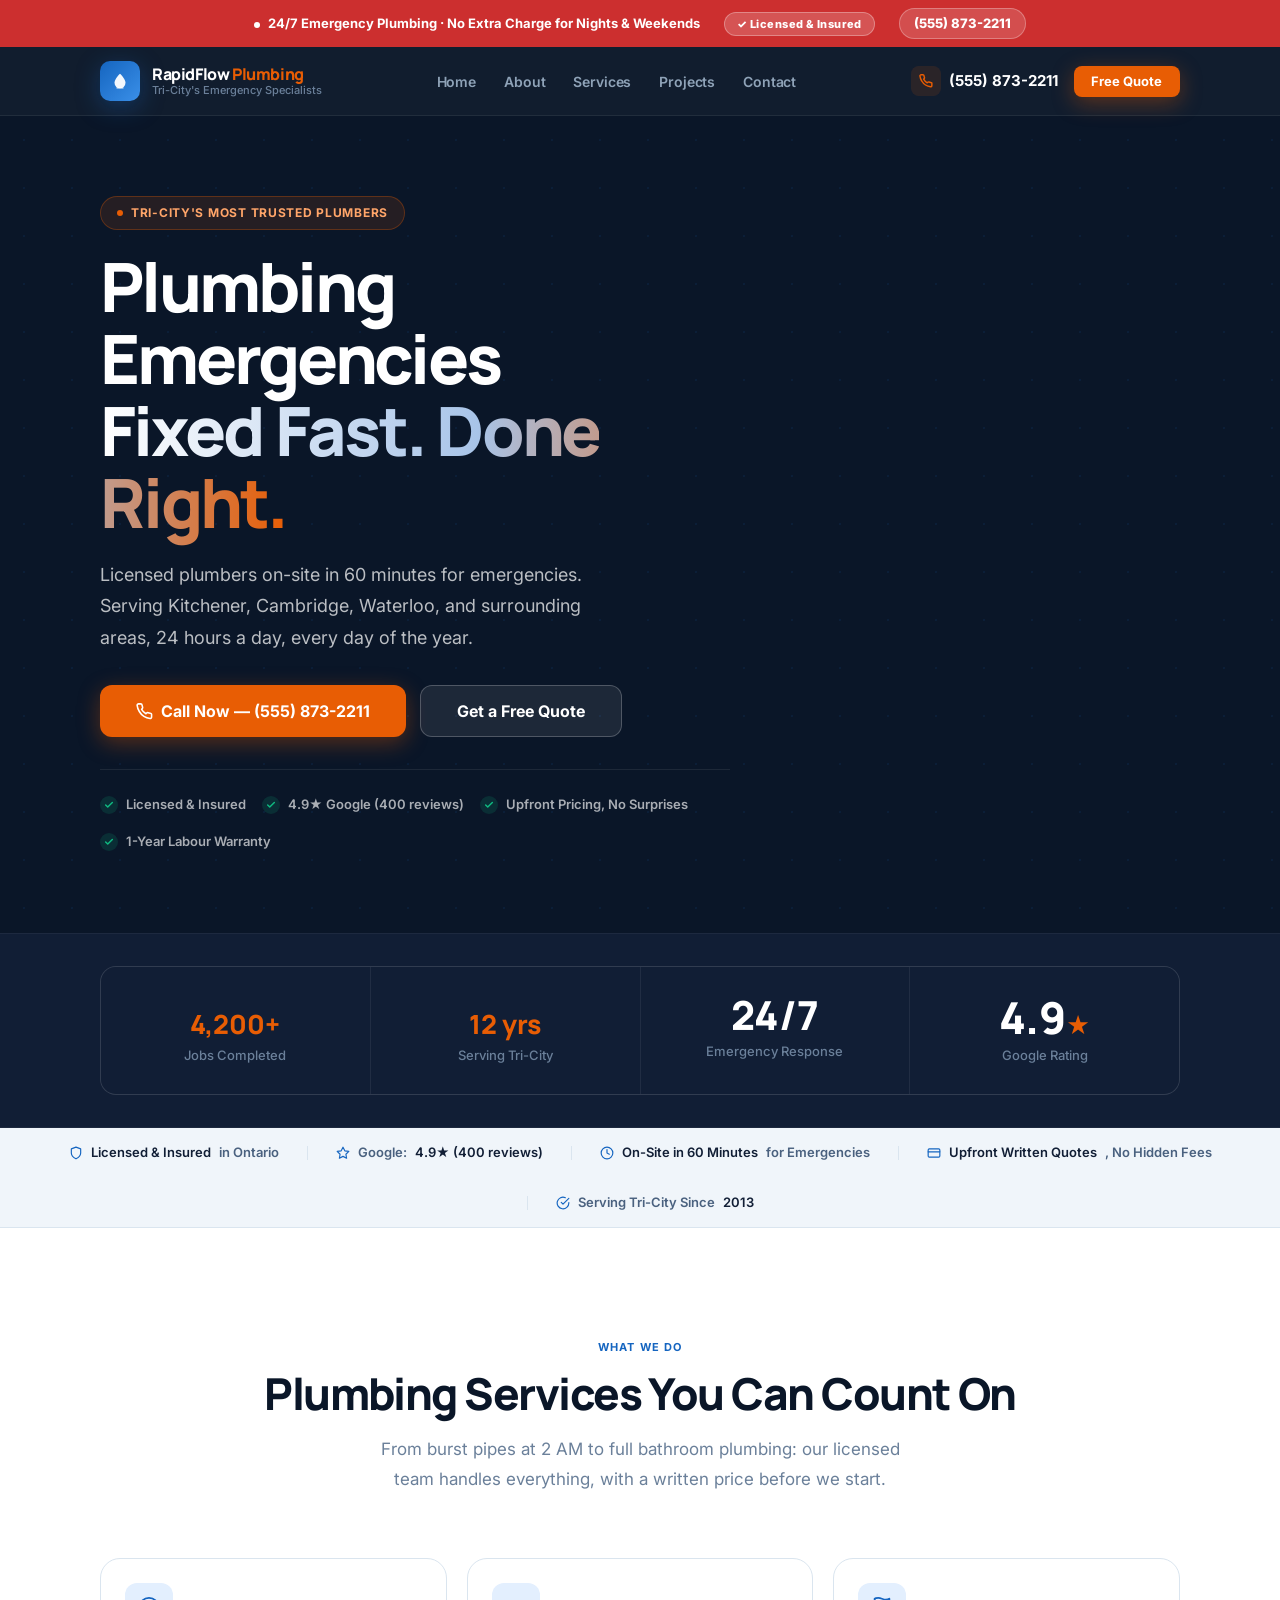
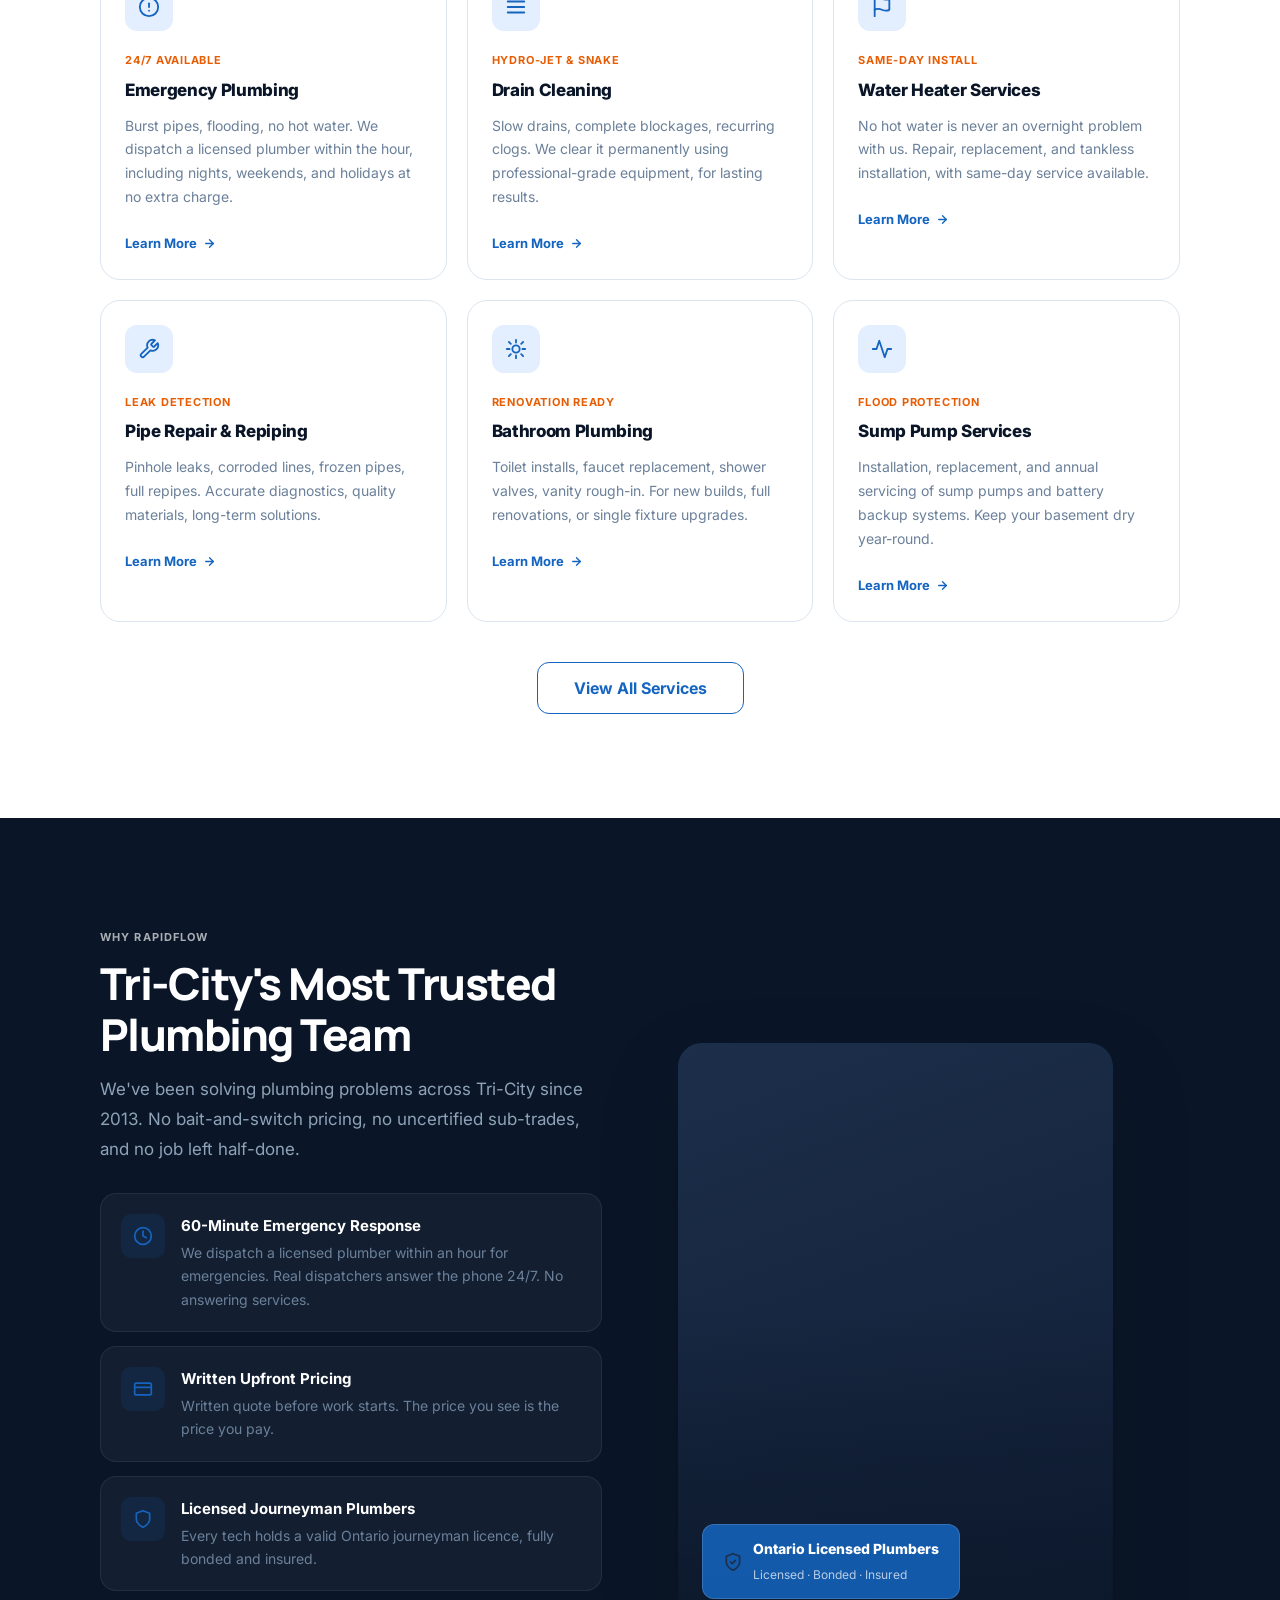
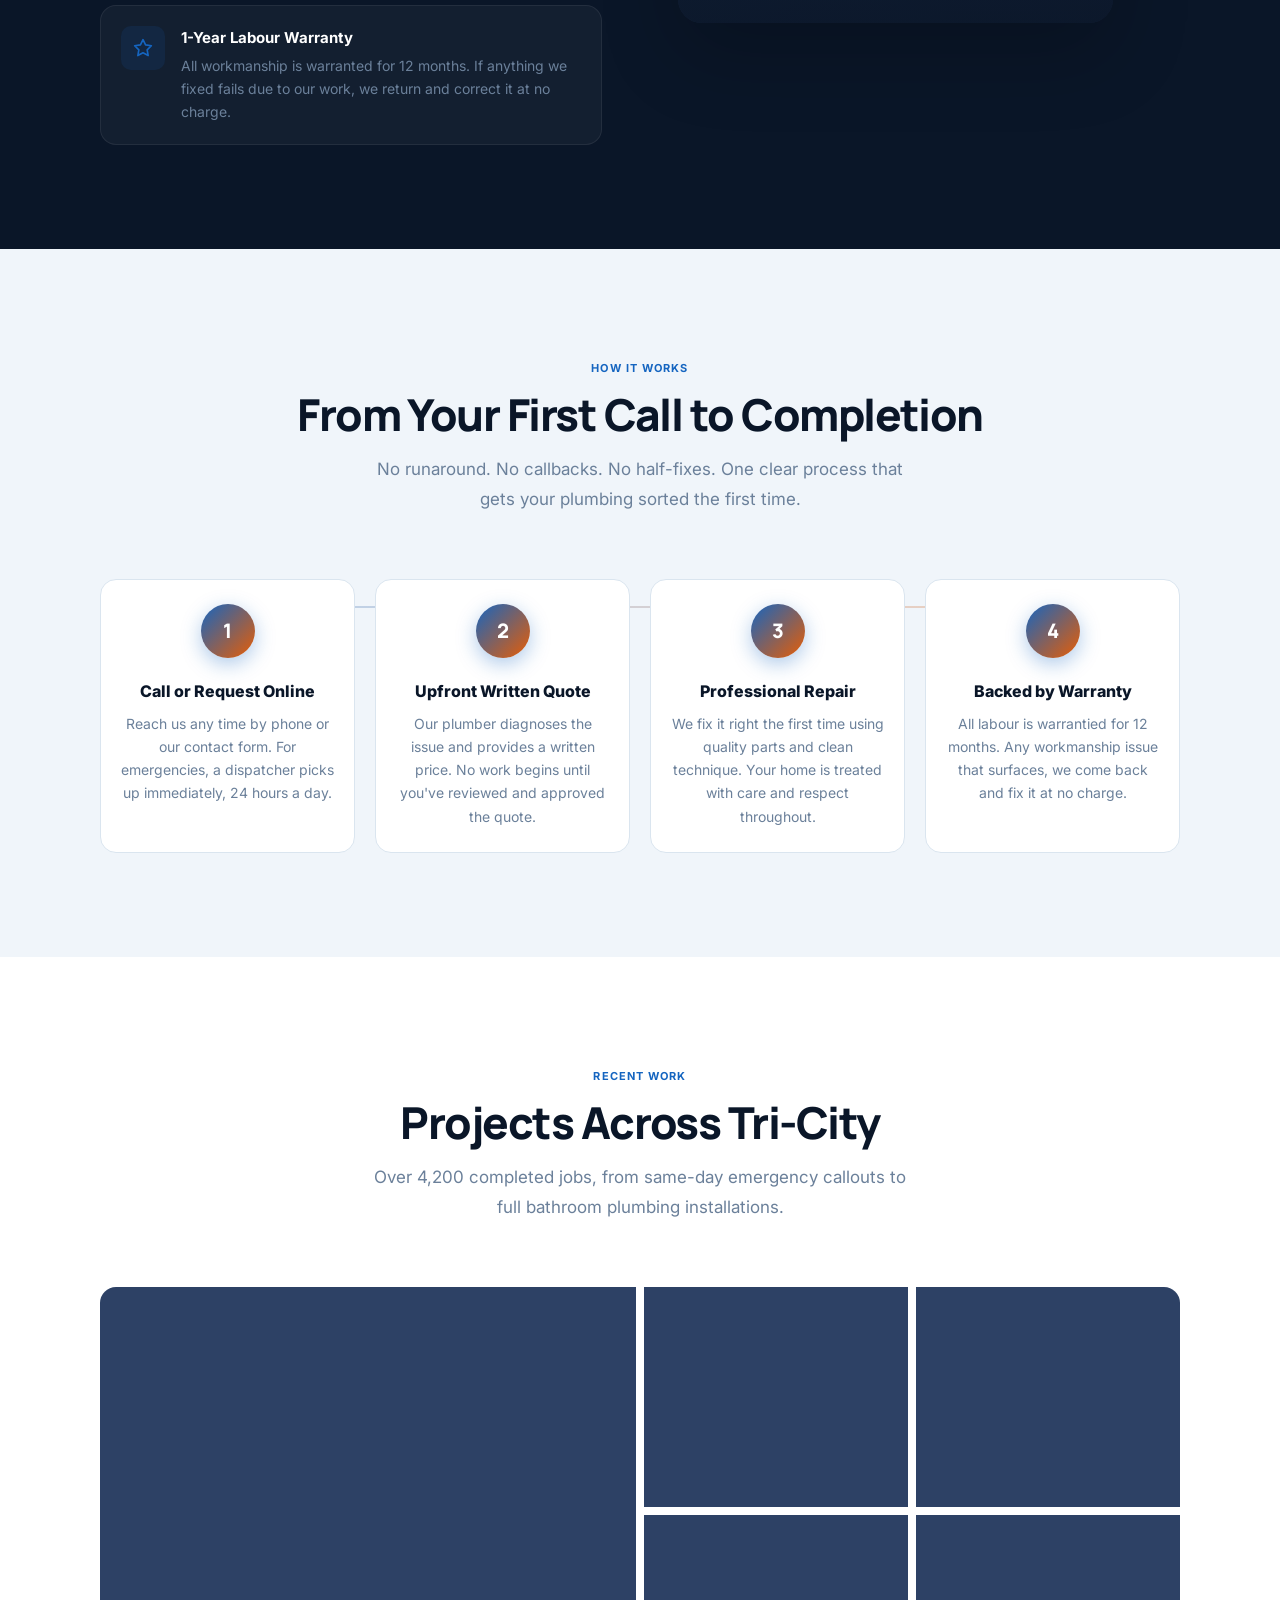
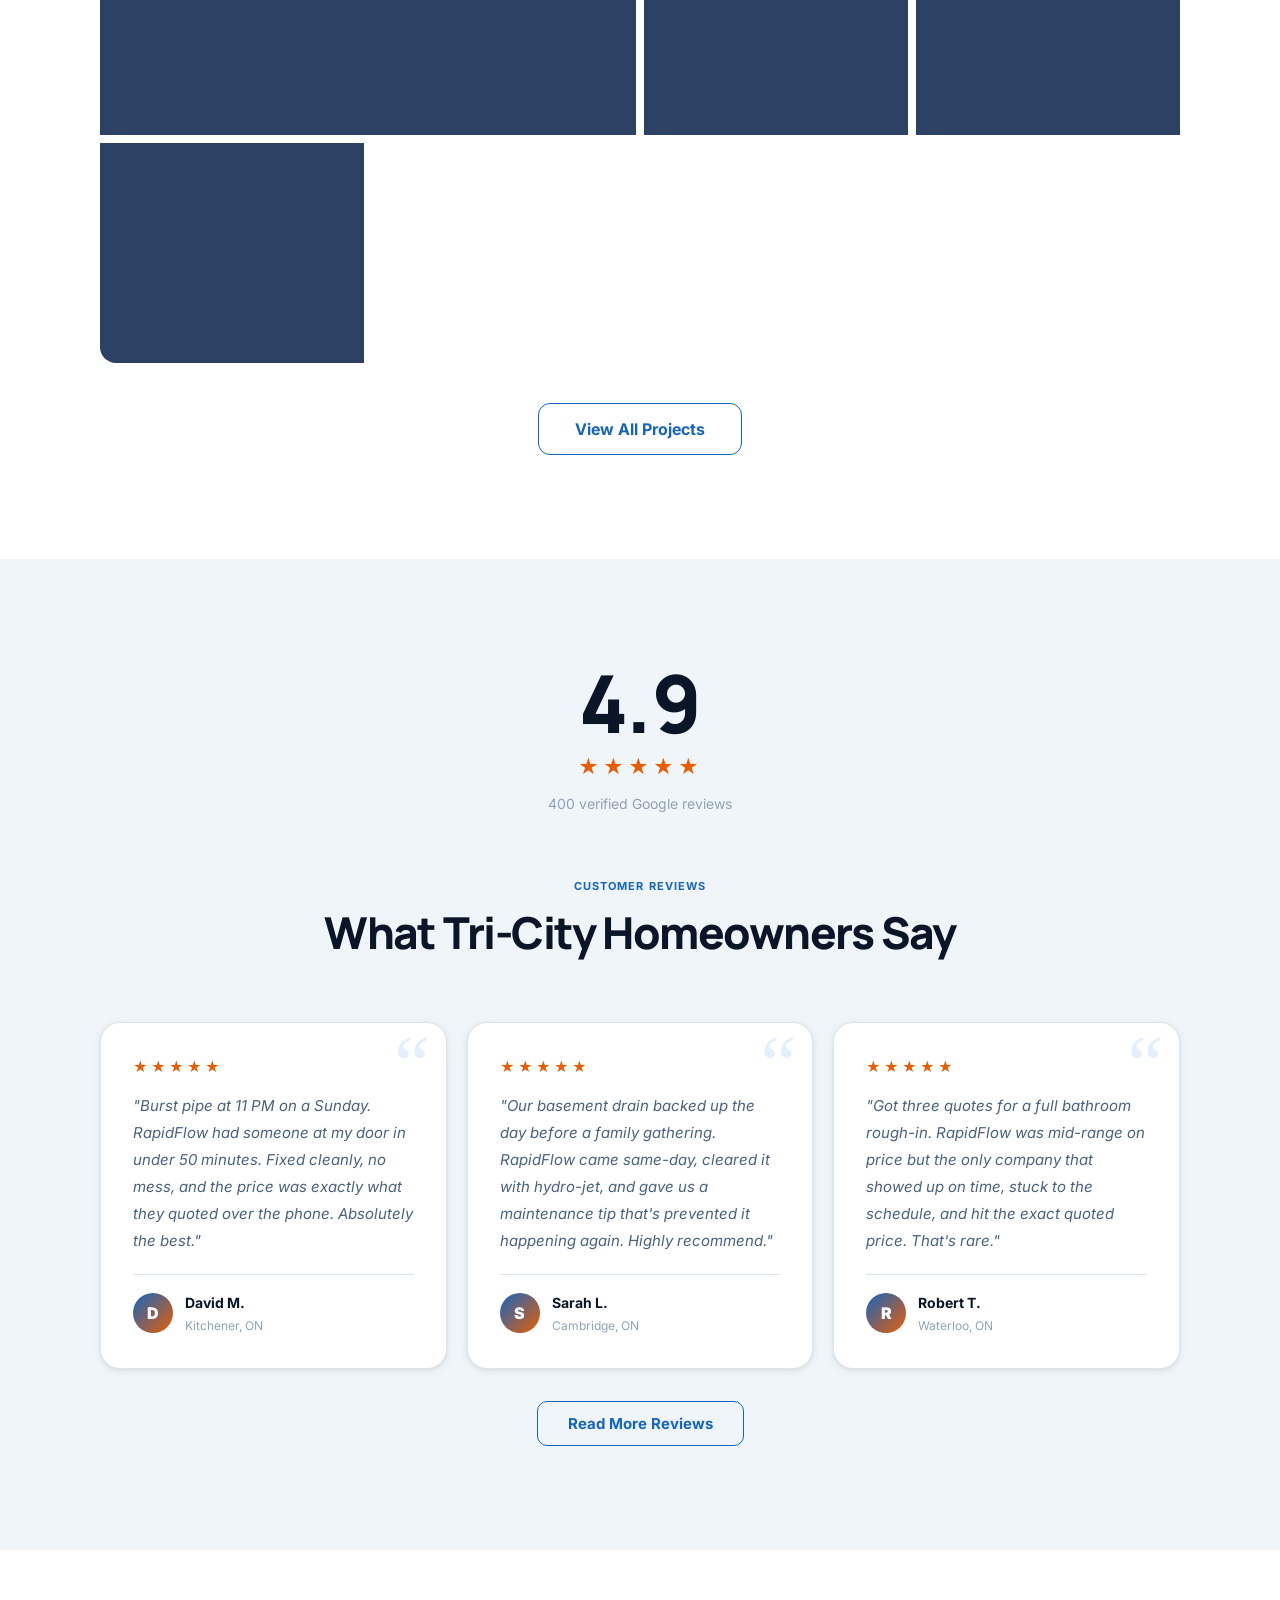
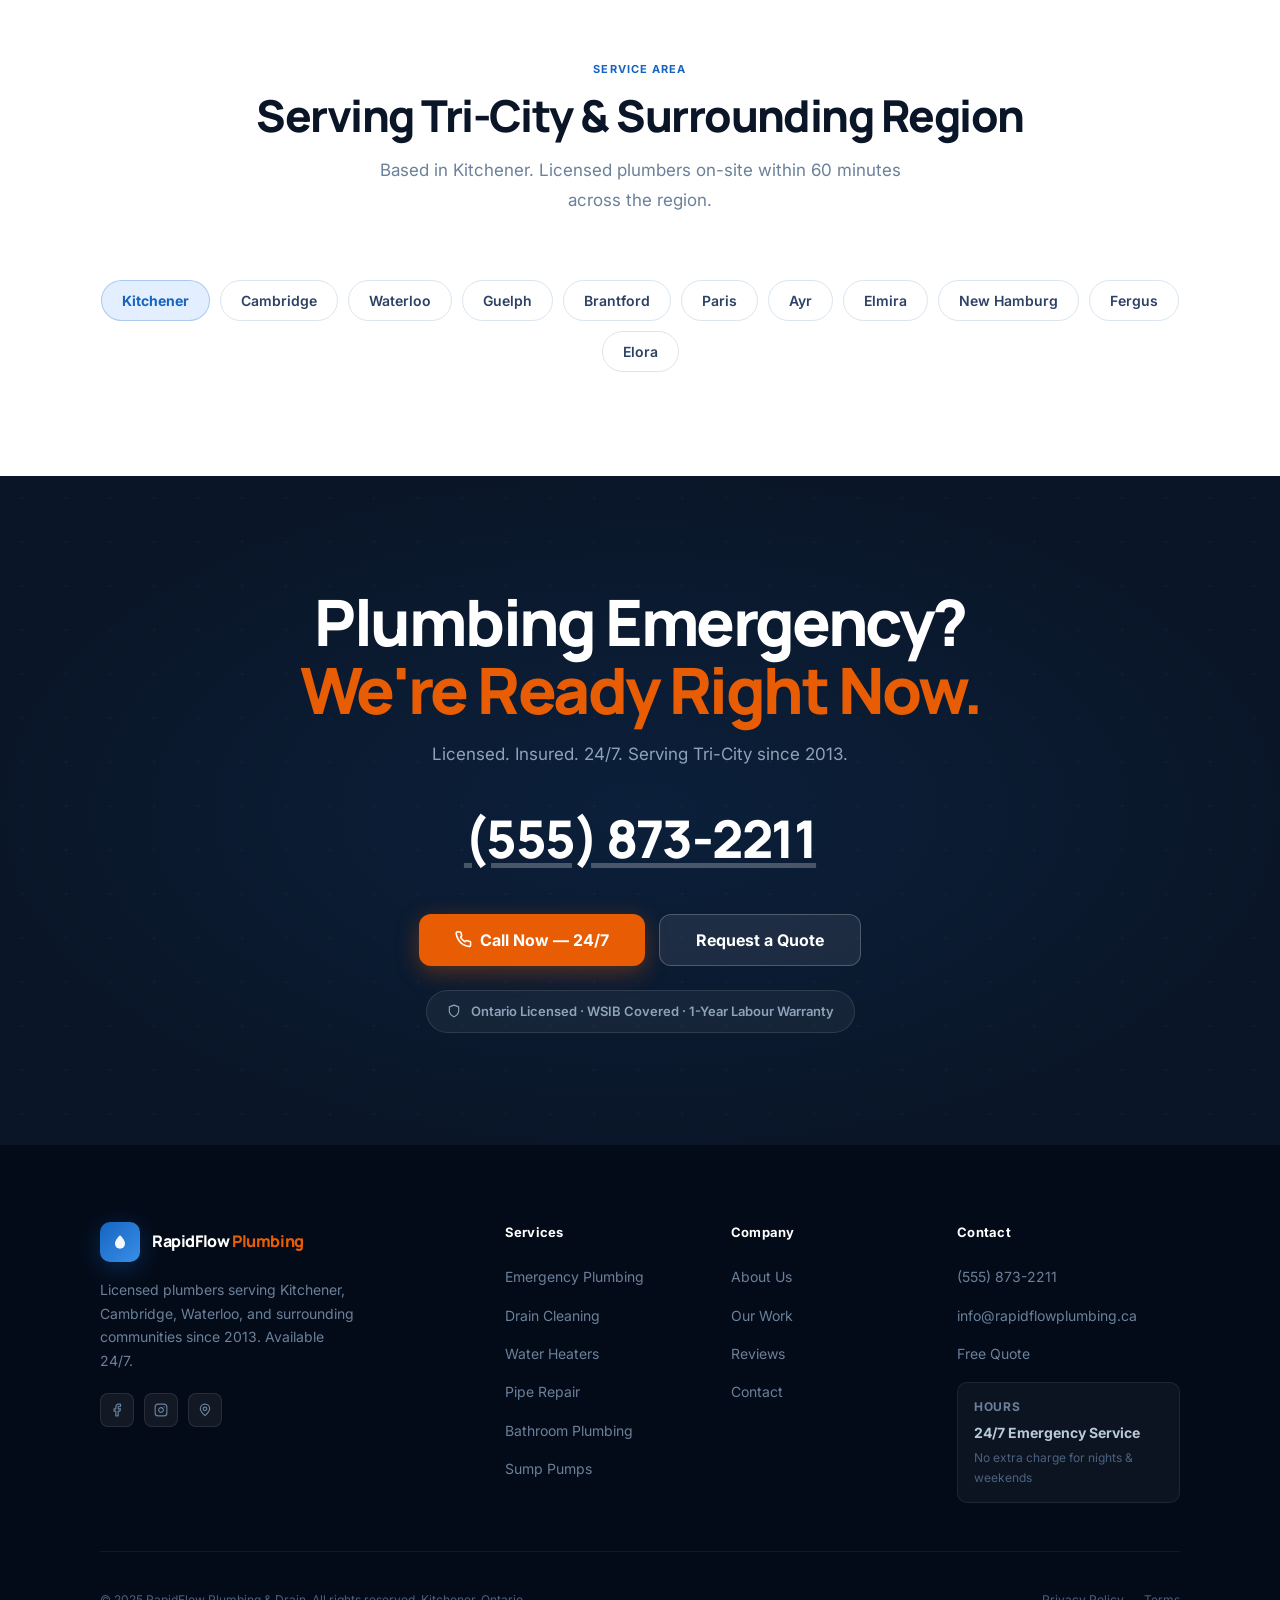
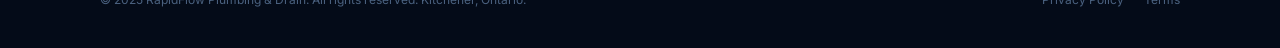
==== commit 55237711: "content: reduce em dashes, remove cross-page duplicates" ====
--- a/index.html
+++ b/index.html
@@ -36,7 +36,7 @@
 
   <!-- TOPBAR -->
   <div class="topbar" role="region" aria-label="Emergency availability">
-    <span><span class="topbar__dot" aria-hidden="true"></span><strong>24/7 Emergency Plumbing — No Extra Charge for Nights &amp; Weekends</strong></span>
+    <span><span class="topbar__dot" aria-hidden="true"></span><strong>24/7 Emergency Plumbing · No Extra Charge for Nights &amp; Weekends</strong></span>
     <span class="topbar__pill">&#10003; Licensed &amp; Insured</span>
     <a href="tel:5558732211" class="topbar__link">(555) 873-2211</a>
   </div>
@@ -100,7 +100,7 @@
             <span style="background:linear-gradient(90deg,#fff 0%,#a8c4e8 55%,var(--a) 100%);-webkit-background-clip:text;-webkit-text-fill-color:transparent;background-clip:text;">Fixed Fast. Done Right.</span>
           </h1>
           <p class="ha t3" style="font-size:clamp(1rem,2vw,1.125rem);color:rgba(255,255,255,.72);line-height:1.75;max-width:510px;margin-bottom:2rem;">
-            Licensed plumbers on-site in 60 minutes for emergencies. Serving Kitchener, Cambridge, Waterloo, and surrounding areas — 24 hours a day, every day of the year.
+            Licensed plumbers on-site in 60 minutes for emergencies. Serving Kitchener, Cambridge, Waterloo, and surrounding areas, 24 hours a day, every day of the year.
           </p>
           <div class="ha t4 hero__ctas" style="display:flex;flex-wrap:wrap;gap:.875rem;margin-bottom:2rem;">
             <a href="tel:5558732211" class="btn btn--accent btn--lg">
@@ -112,7 +112,7 @@
           <div class="ha t5" style="display:flex;flex-wrap:wrap;gap:1rem;padding-top:1.5rem;border-top:1px solid rgba(255,255,255,.08);" role="list" aria-label="Trust indicators">
             <span style="display:flex;align-items:center;gap:.5rem;font-size:.8125rem;font-weight:600;color:rgba(255,255,255,.65);" role="listitem"><span style="width:18px;height:18px;background:rgba(16,185,129,.15);border-radius:50%;display:flex;align-items:center;justify-content:center;flex-shrink:0;" aria-hidden="true"><svg width="10" height="10" viewBox="0 0 24 24" fill="none" stroke="var(--green)" stroke-width="3.5" stroke-linecap="round" stroke-linejoin="round"><polyline points="20 6 9 17 4 12"/></svg></span>Licensed &amp; Insured</span>
             <span style="display:flex;align-items:center;gap:.5rem;font-size:.8125rem;font-weight:600;color:rgba(255,255,255,.65);" role="listitem"><span style="width:18px;height:18px;background:rgba(16,185,129,.15);border-radius:50%;display:flex;align-items:center;justify-content:center;flex-shrink:0;" aria-hidden="true"><svg width="10" height="10" viewBox="0 0 24 24" fill="none" stroke="var(--green)" stroke-width="3.5" stroke-linecap="round" stroke-linejoin="round"><polyline points="20 6 9 17 4 12"/></svg></span>4.9&#9733; Google (400 reviews)</span>
-            <span style="display:flex;align-items:center;gap:.5rem;font-size:.8125rem;font-weight:600;color:rgba(255,255,255,.65);" role="listitem"><span style="width:18px;height:18px;background:rgba(16,185,129,.15);border-radius:50%;display:flex;align-items:center;justify-content:center;flex-shrink:0;" aria-hidden="true"><svg width="10" height="10" viewBox="0 0 24 24" fill="none" stroke="var(--green)" stroke-width="3.5" stroke-linecap="round" stroke-linejoin="round"><polyline points="20 6 9 17 4 12"/></svg></span>Upfront Pricing — No Surprises</span>
+            <span style="display:flex;align-items:center;gap:.5rem;font-size:.8125rem;font-weight:600;color:rgba(255,255,255,.65);" role="listitem"><span style="width:18px;height:18px;background:rgba(16,185,129,.15);border-radius:50%;display:flex;align-items:center;justify-content:center;flex-shrink:0;" aria-hidden="true"><svg width="10" height="10" viewBox="0 0 24 24" fill="none" stroke="var(--green)" stroke-width="3.5" stroke-linecap="round" stroke-linejoin="round"><polyline points="20 6 9 17 4 12"/></svg></span>Upfront Pricing, No Surprises</span>
             <span style="display:flex;align-items:center;gap:.5rem;font-size:.8125rem;font-weight:600;color:rgba(255,255,255,.65);" role="listitem"><span style="width:18px;height:18px;background:rgba(16,185,129,.15);border-radius:50%;display:flex;align-items:center;justify-content:center;flex-shrink:0;" aria-hidden="true"><svg width="10" height="10" viewBox="0 0 24 24" fill="none" stroke="var(--green)" stroke-width="3.5" stroke-linecap="round" stroke-linejoin="round"><polyline points="20 6 9 17 4 12"/></svg></span>1-Year Labour Warranty</span>
           </div>
         </div>
@@ -140,7 +140,7 @@
         <div class="trust-sep" aria-hidden="true"></div>
         <div class="trust-item"><span class="trust-item__icon" aria-hidden="true"><svg width="14" height="14" viewBox="0 0 24 24" fill="none" stroke="currentColor" stroke-width="2" stroke-linecap="round" stroke-linejoin="round"><circle cx="12" cy="12" r="10"/><polyline points="12 6 12 12 16 14"/></svg></span><em>On-Site in 60 Minutes</em> for Emergencies</div>
         <div class="trust-sep" aria-hidden="true"></div>
-        <div class="trust-item"><span class="trust-item__icon" aria-hidden="true"><svg width="14" height="14" viewBox="0 0 24 24" fill="none" stroke="currentColor" stroke-width="2" stroke-linecap="round" stroke-linejoin="round"><rect x="2" y="5" width="20" height="14" rx="2"/><line x1="2" y1="10" x2="22" y2="10"/></svg></span><em>Upfront Written Quotes</em> — No Hidden Fees</div>
+        <div class="trust-item"><span class="trust-item__icon" aria-hidden="true"><svg width="14" height="14" viewBox="0 0 24 24" fill="none" stroke="currentColor" stroke-width="2" stroke-linecap="round" stroke-linejoin="round"><rect x="2" y="5" width="20" height="14" rx="2"/><line x1="2" y1="10" x2="22" y2="10"/></svg></span><em>Upfront Written Quotes</em>, No Hidden Fees</div>
         <div class="trust-sep" aria-hidden="true"></div>
         <div class="trust-item"><span class="trust-item__icon" aria-hidden="true"><svg width="14" height="14" viewBox="0 0 24 24" fill="none" stroke="currentColor" stroke-width="2" stroke-linecap="round" stroke-linejoin="round"><path d="M22 11.08V12a10 10 0 1 1-5.93-9.14"/><polyline points="22 4 12 14.01 9 11.01"/></svg></span>Serving Tri-City Since <em>2013</em></div>
       </div>
@@ -152,7 +152,7 @@
         <div class="section-header sr">
           <div class="eyebrow">What We Do</div>
           <h2 class="section-heading" id="svc-h">Plumbing Services You Can Count On</h2>
-          <p class="section-sub section-sub--center">From burst pipes at 2 AM to full bathroom plumbing — our licensed team handles everything, with a written price before we start.</p>
+          <p class="section-sub section-sub--center">From burst pipes at 2 AM to full bathroom plumbing: our licensed team handles everything, with a written price before we start.</p>
         </div>
         <div class="services-grid" role="list">
           <div class="svc-card sr d1" role="listitem">
@@ -160,7 +160,7 @@
               <div class="svc-card__icon" aria-hidden="true"><svg width="22" height="22" viewBox="0 0 24 24" fill="none" stroke="currentColor" stroke-width="2" stroke-linecap="round" stroke-linejoin="round"><circle cx="12" cy="12" r="10"/><line x1="12" y1="8" x2="12" y2="12"/><line x1="12" y1="16" x2="12.01" y2="16"/></svg></div>
               <div class="svc-card__badge">24/7 Available</div>
               <h3>Emergency Plumbing</h3>
-              <p>Burst pipes, flooding, no hot water. We dispatch a licensed plumber within the hour — nights, weekends, and holidays at no extra charge.</p>
+              <p>Burst pipes, flooding, no hot water. We dispatch a licensed plumber within the hour, including nights, weekends, and holidays at no extra charge.</p>
               <a href="services/#emergency" class="svc-card__link">Learn More <svg width="13" height="13" viewBox="0 0 24 24" fill="none" stroke="currentColor" stroke-width="2.5" stroke-linecap="round" stroke-linejoin="round" aria-hidden="true"><line x1="5" y1="12" x2="19" y2="12"/><polyline points="12 5 19 12 12 19"/></svg></a>
             </div>
           </div>
@@ -169,7 +169,7 @@
               <div class="svc-card__icon" aria-hidden="true"><svg width="22" height="22" viewBox="0 0 24 24" fill="none" stroke="currentColor" stroke-width="2" stroke-linecap="round" stroke-linejoin="round"><path d="M3 12h18M3 6h18M3 18h18"/></svg></div>
               <div class="svc-card__badge">Hydro-Jet &amp; Snake</div>
               <h3>Drain Cleaning</h3>
-              <p>Slow drains, complete blockages, recurring clogs. We clear it permanently using professional-grade equipment — not temporary fixes.</p>
+              <p>Slow drains, complete blockages, recurring clogs. We clear it permanently using professional-grade equipment, for lasting results.</p>
               <a href="services/#drains" class="svc-card__link">Learn More <svg width="13" height="13" viewBox="0 0 24 24" fill="none" stroke="currentColor" stroke-width="2.5" stroke-linecap="round" stroke-linejoin="round" aria-hidden="true"><line x1="5" y1="12" x2="19" y2="12"/><polyline points="12 5 19 12 12 19"/></svg></a>
             </div>
           </div>
@@ -178,7 +178,7 @@
               <div class="svc-card__icon" aria-hidden="true"><svg width="22" height="22" viewBox="0 0 24 24" fill="none" stroke="currentColor" stroke-width="2" stroke-linecap="round" stroke-linejoin="round"><path d="M4 15s1-1 4-1 5 2 8 2 4-1 4-1V3s-1 1-4 1-5-2-8-2-4 1-4 1z"/><line x1="4" y1="22" x2="4" y2="15"/></svg></div>
               <div class="svc-card__badge">Same-Day Install</div>
               <h3>Water Heater Services</h3>
-              <p>No hot water is never an overnight problem with us. Repair, replacement, and tankless installation — same-day service available.</p>
+              <p>No hot water is never an overnight problem with us. Repair, replacement, and tankless installation, with same-day service available.</p>
               <a href="services/#water-heater" class="svc-card__link">Learn More <svg width="13" height="13" viewBox="0 0 24 24" fill="none" stroke="currentColor" stroke-width="2.5" stroke-linecap="round" stroke-linejoin="round" aria-hidden="true"><line x1="5" y1="12" x2="19" y2="12"/><polyline points="12 5 19 12 12 19"/></svg></a>
             </div>
           </div>
@@ -227,15 +227,15 @@
             <div class="why-feats" role="list">
               <div class="why-feat sr d1" role="listitem">
                 <div class="why-feat__icon" aria-hidden="true"><svg width="20" height="20" viewBox="0 0 24 24" fill="none" stroke="currentColor" stroke-width="2" stroke-linecap="round" stroke-linejoin="round"><circle cx="12" cy="12" r="10"/><polyline points="12 6 12 12 16 14"/></svg></div>
-                <div><h4>60-Minute Emergency Response</h4><p>We dispatch a licensed plumber within an hour for emergencies. Real dispatchers answer the phone 24/7 — no answering services.</p></div>
+                <div><h4>60-Minute Emergency Response</h4><p>We dispatch a licensed plumber within an hour for emergencies. Real dispatchers answer the phone 24/7. No answering services.</p></div>
               </div>
               <div class="why-feat sr d2" role="listitem">
                 <div class="why-feat__icon" aria-hidden="true"><svg width="20" height="20" viewBox="0 0 24 24" fill="none" stroke="currentColor" stroke-width="2" stroke-linecap="round" stroke-linejoin="round"><rect x="2" y="5" width="20" height="14" rx="2"/><line x1="2" y1="10" x2="22" y2="10"/></svg></div>
-                <div><h4>Written Upfront Pricing</h4><p>You receive a written quote before any work begins. The price we quote is the price you pay — no surprise charges on completion.</p></div>
+                <div><h4>Written Upfront Pricing</h4><p>Written quote before work starts. The price you see is the price you pay.</p></div>
               </div>
               <div class="why-feat sr d3" role="listitem">
                 <div class="why-feat__icon" aria-hidden="true"><svg width="20" height="20" viewBox="0 0 24 24" fill="none" stroke="currentColor" stroke-width="2" stroke-linecap="round" stroke-linejoin="round"><path d="M12 22s8-4 8-10V5l-8-3-8 3v7c0 6 8 10 8 10z"/></svg></div>
-                <div><h4>Licensed Journeyman Plumbers</h4><p>Every technician holds a valid Ontario journeyman plumbing licence. Fully bonded, fully insured — no unlicensed sub-trades ever.</p></div>
+                <div><h4>Licensed Journeyman Plumbers</h4><p>Every tech holds a valid Ontario journeyman licence, fully bonded and insured.</p></div>
               </div>
               <div class="why-feat sr d4" role="listitem">
                 <div class="why-feat__icon" aria-hidden="true"><svg width="20" height="20" viewBox="0 0 24 24" fill="none" stroke="currentColor" stroke-width="2" stroke-linecap="round" stroke-linejoin="round"><polygon points="12 2 15.09 8.26 22 9.27 17 14.14 18.18 21.02 12 17.77 5.82 21.02 7 14.14 2 9.27 8.91 8.26 12 2"/></svg></div>
@@ -266,10 +266,10 @@
           <p class="section-sub section-sub--center">No runaround. No callbacks. No half-fixes. One clear process that gets your plumbing sorted the first time.</p>
         </div>
         <div class="process-grid" role="list">
-          <div class="proc-card sr d1" role="listitem"><div class="proc-card__num" aria-hidden="true">1</div><h4>Call or Request Online</h4><p>Reach us any time by phone or our contact form. For emergencies, a dispatcher picks up immediately — 24 hours a day.</p></div>
+          <div class="proc-card sr d1" role="listitem"><div class="proc-card__num" aria-hidden="true">1</div><h4>Call or Request Online</h4><p>Reach us any time by phone or our contact form. For emergencies, a dispatcher picks up immediately, 24 hours a day.</p></div>
           <div class="proc-card sr d2" role="listitem"><div class="proc-card__num" aria-hidden="true">2</div><h4>Upfront Written Quote</h4><p>Our plumber diagnoses the issue and provides a written price. No work begins until you've reviewed and approved the quote.</p></div>
           <div class="proc-card sr d3" role="listitem"><div class="proc-card__num" aria-hidden="true">3</div><h4>Professional Repair</h4><p>We fix it right the first time using quality parts and clean technique. Your home is treated with care and respect throughout.</p></div>
-          <div class="proc-card sr d4" role="listitem"><div class="proc-card__num" aria-hidden="true">4</div><h4>Backed by Warranty</h4><p>All labour is warrantied for 12 months. Any workmanship issue that surfaces, we come back and fix it — no charge.</p></div>
+          <div class="proc-card sr d4" role="listitem"><div class="proc-card__num" aria-hidden="true">4</div><h4>Backed by Warranty</h4><p>All labour is warrantied for 12 months. Any workmanship issue that surfaces, we come back and fix it at no charge.</p></div>
         </div>
       </div>
     </section>
@@ -280,7 +280,7 @@
         <div class="section-header sr">
           <div class="eyebrow">Recent Work</div>
           <h2 class="section-heading" id="proj-h">Projects Across Tri-City</h2>
-          <p class="section-sub section-sub--center">Over 4,200 completed jobs — from same-day emergency callouts to full bathroom plumbing installations.</p>
+          <p class="section-sub section-sub--center">Over 4,200 completed jobs, from same-day emergency callouts to full bathroom plumbing installations.</p>
         </div>
         <div class="gallery-grid sr" role="list" aria-label="Recent project photos">
           <div class="gallery-item g-wide g-tall" role="listitem">
@@ -364,7 +364,7 @@
         <div class="section-header sr">
           <div class="eyebrow">Service Area</div>
           <h2 class="section-heading" id="area-h">Serving Tri-City &amp; Surrounding Region</h2>
-          <p class="section-sub section-sub--center">Based in Kitchener — licensed plumbers on-site within 60 minutes across the region.</p>
+          <p class="section-sub section-sub--center">Based in Kitchener. Licensed plumbers on-site within 60 minutes across the region.</p>
         </div>
         <div class="area-chips sr" role="list" aria-label="Cities we serve">
           <span class="area-chip area-chip--prime" role="listitem">Kitchener</span>
--- a/styles.css
+++ b/styles.css
@@ -1315,7 +1315,7 @@
   display: none;
   position: fixed;
   bottom: 0; left: 0; right: 0;
-  z-index: 600;
+  z-index: 999;
   background: rgba(10,22,40,.97);
   backdrop-filter: blur(14px);
   border-top: 1px solid rgba(255,255,255,.08);
@@ -1351,6 +1351,7 @@
   .svc-detail { grid-template-columns: 1fr; }
   .nav__list { display: none; }
   .header__right .btn { display: none; }
+  .header__right { display: none; }
   .nav-toggle { display: flex; }
   .mob-bar { display: flex; }
   body { padding-bottom: max(64px, calc(64px + env(safe-area-inset-bottom, 0px))); }
@@ -1358,26 +1359,27 @@
   .guar-block__side { width: 100%; padding: 1.5rem; }
   .guar-block__main { grid-template-columns: 1fr; }
   .footer__grid { grid-template-columns: 1fr 1fr; }
-  /* Mobile nav drawer */
+  /* Mobile nav drawer — full viewport, header stays on top (z-400 > z-300) */
   .nav {
     position: fixed;
-    inset: var(--hdr-h) 0 0 0;
+    inset: 0 0 0 0;
     background: var(--ink-950);
     flex-direction: column;
-    justify-content: flex-start;
-    padding: 2rem var(--pad);
+    justify-content: center;
+    align-items: center;
+    padding: calc(var(--hdr-h) + 64px) var(--pad) 2rem; /* 64px fallback covers topbar; JS overrides precisely */
     transform: translateX(100%);
     transition: transform .38s var(--ease);
     z-index: 300;
-    overflow-y: auto;
+    overflow-y: hidden;
   }
   .nav.open { transform: translateX(0); }
-  .nav__list { flex-direction: column; align-items: flex-start; gap: 0; width: 100%; display: flex; }
-  .nav__link { display: block; padding: 1rem 0; font-size: 1.125rem; color: var(--ink-200); border-bottom: 1px solid rgba(255,255,255,.06); width: 100%; }
+  .nav.open .nav__list { flex-direction: column; align-items: center; gap: 0; width: 100%; display: flex; }
+  .nav__link { display: block; padding: 0.6rem 0; font-size: 1rem; color: var(--ink-200); border-bottom: 1px solid rgba(255,255,255,.06); width: 100%; text-align: center; }
   .nav__link::after { display: none; }
   .nav__mobile-cta {
     display: block;
-    margin-top: 1.5rem;
+    margin-top: 0.875rem;
     width: 100%;
     text-align: center;
     background: var(--a);
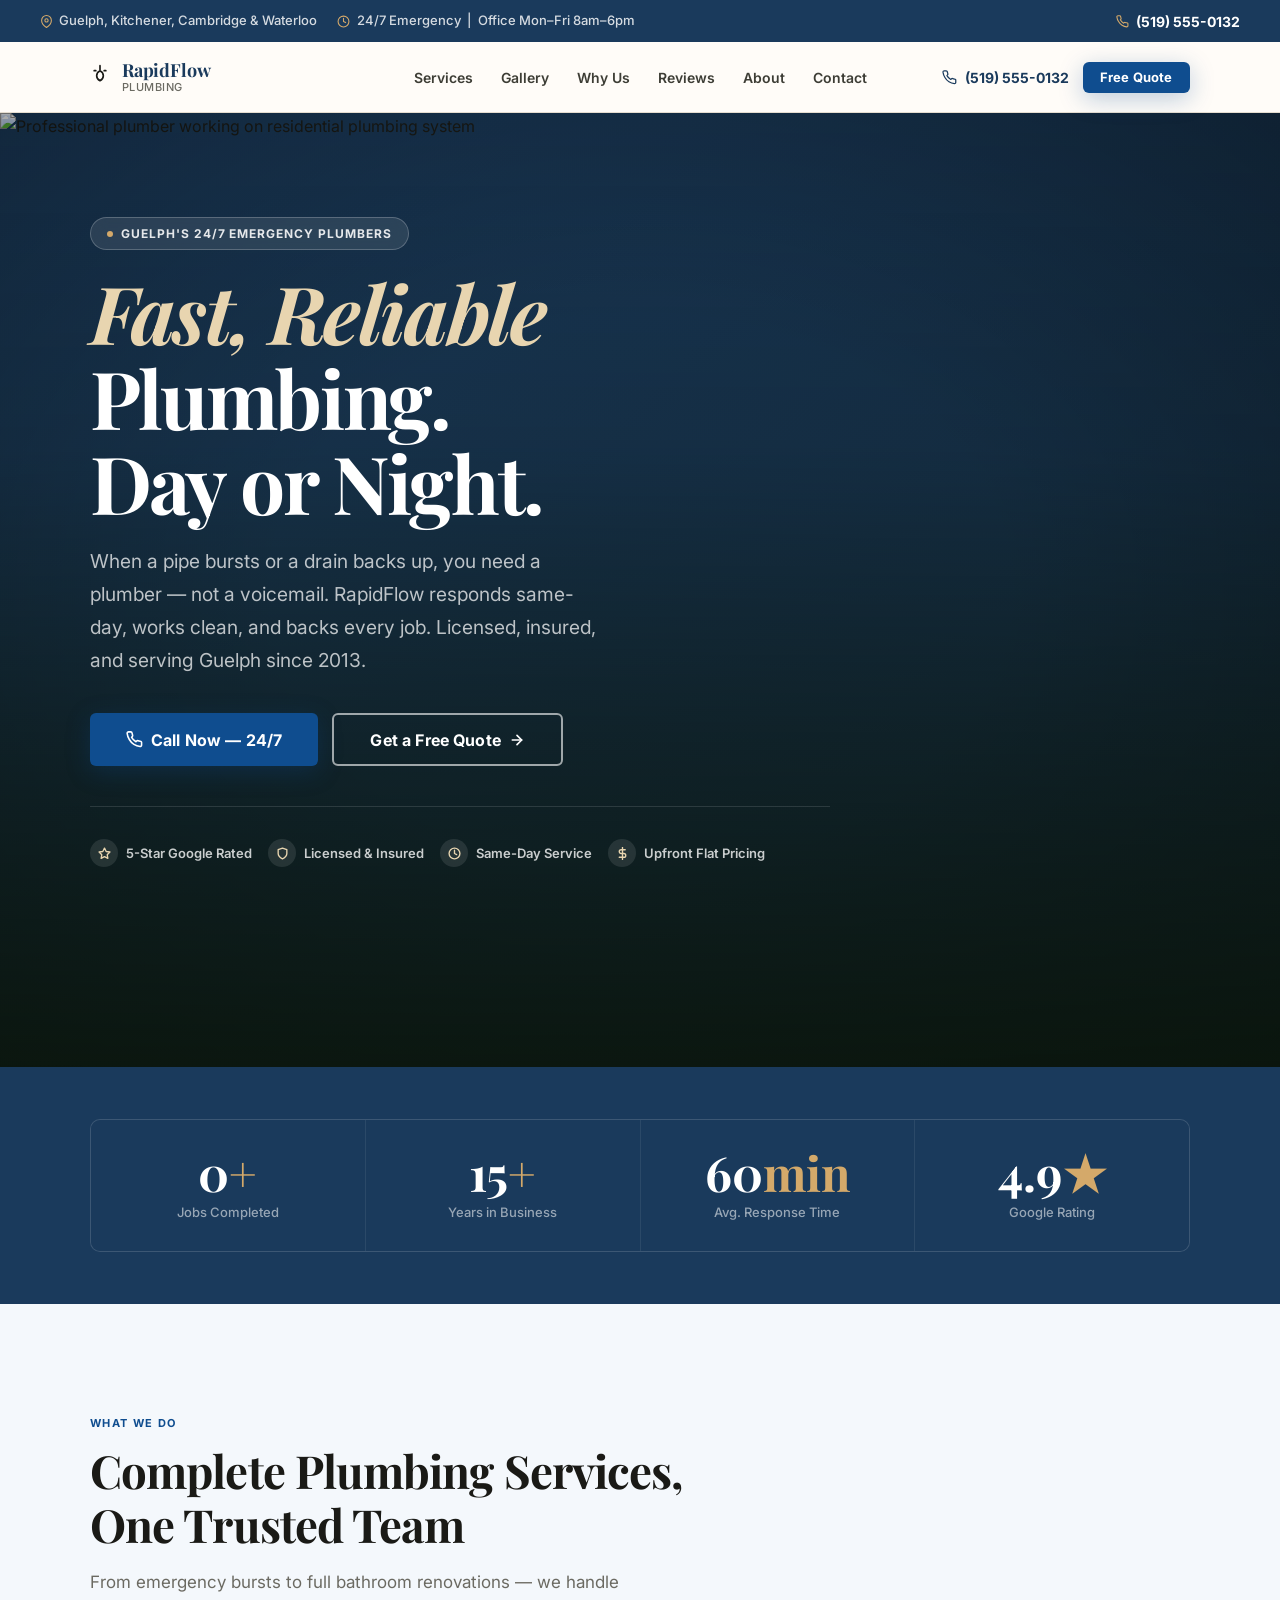
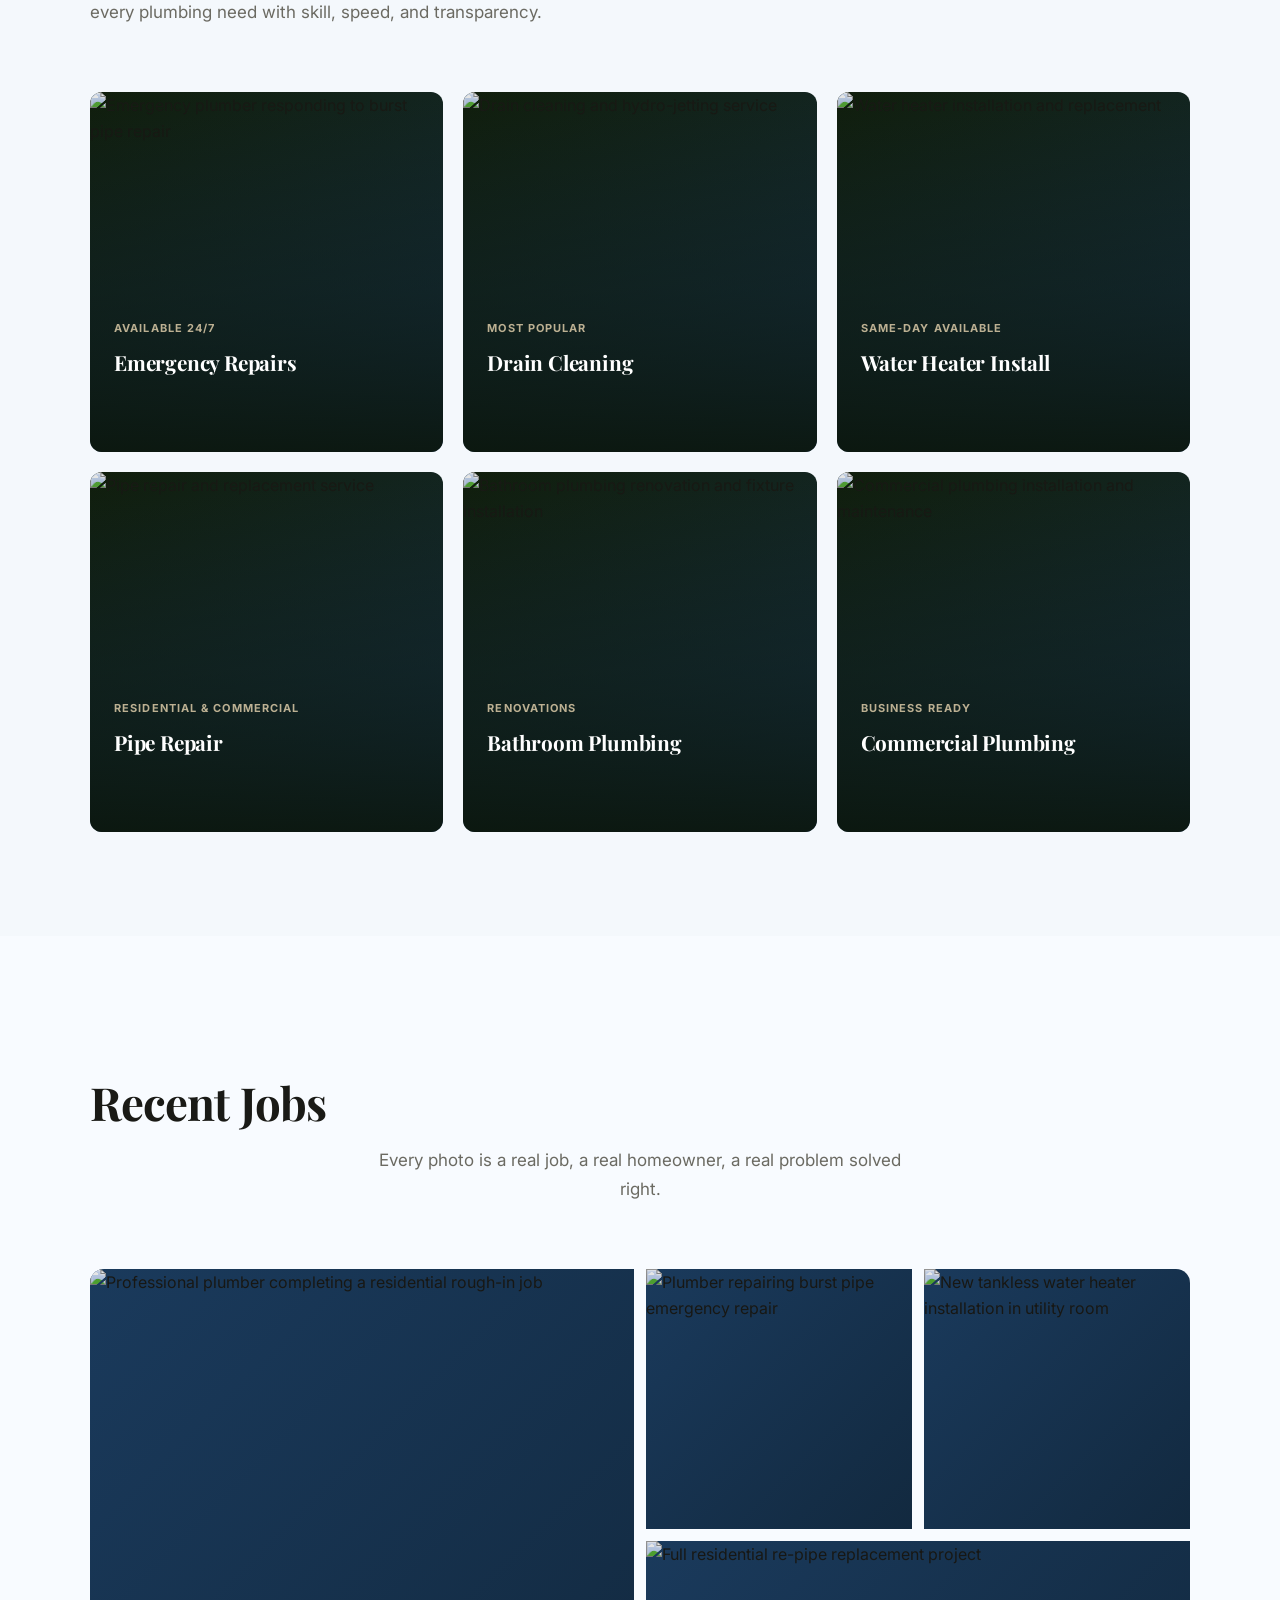
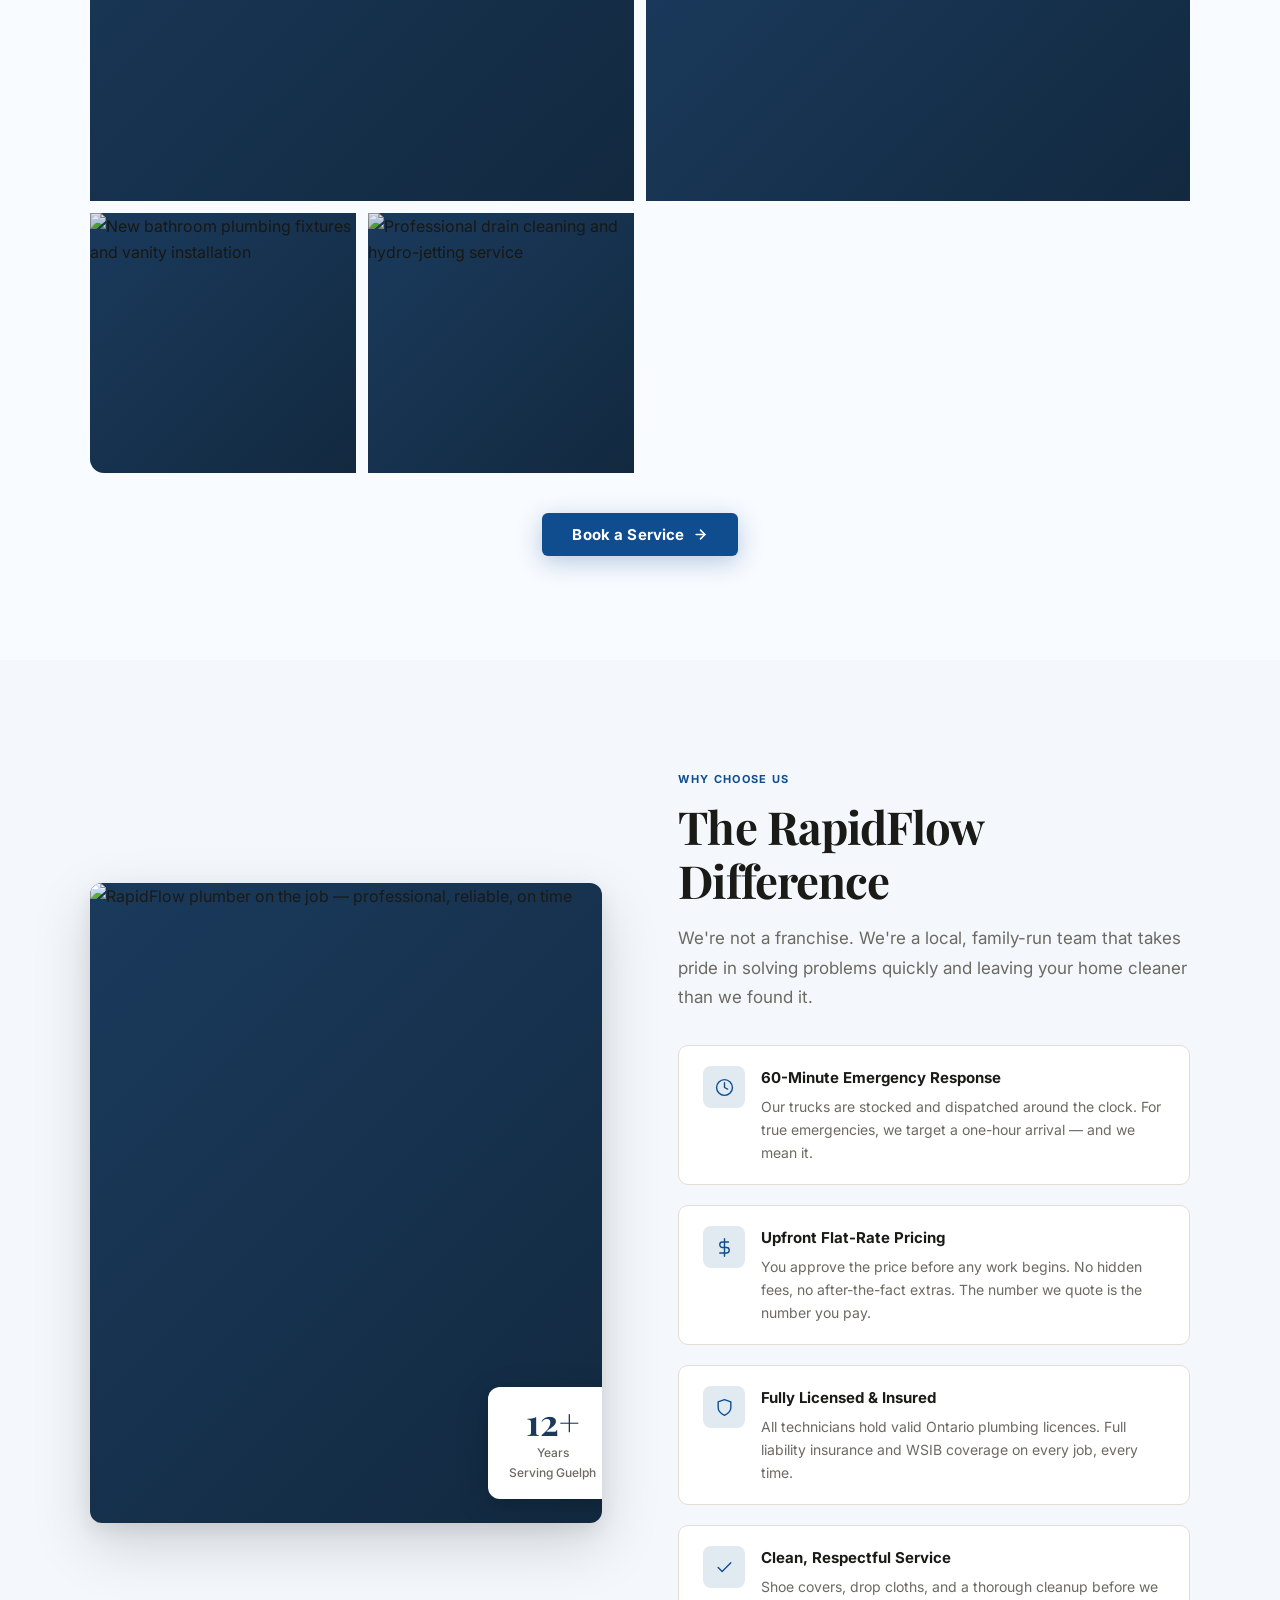
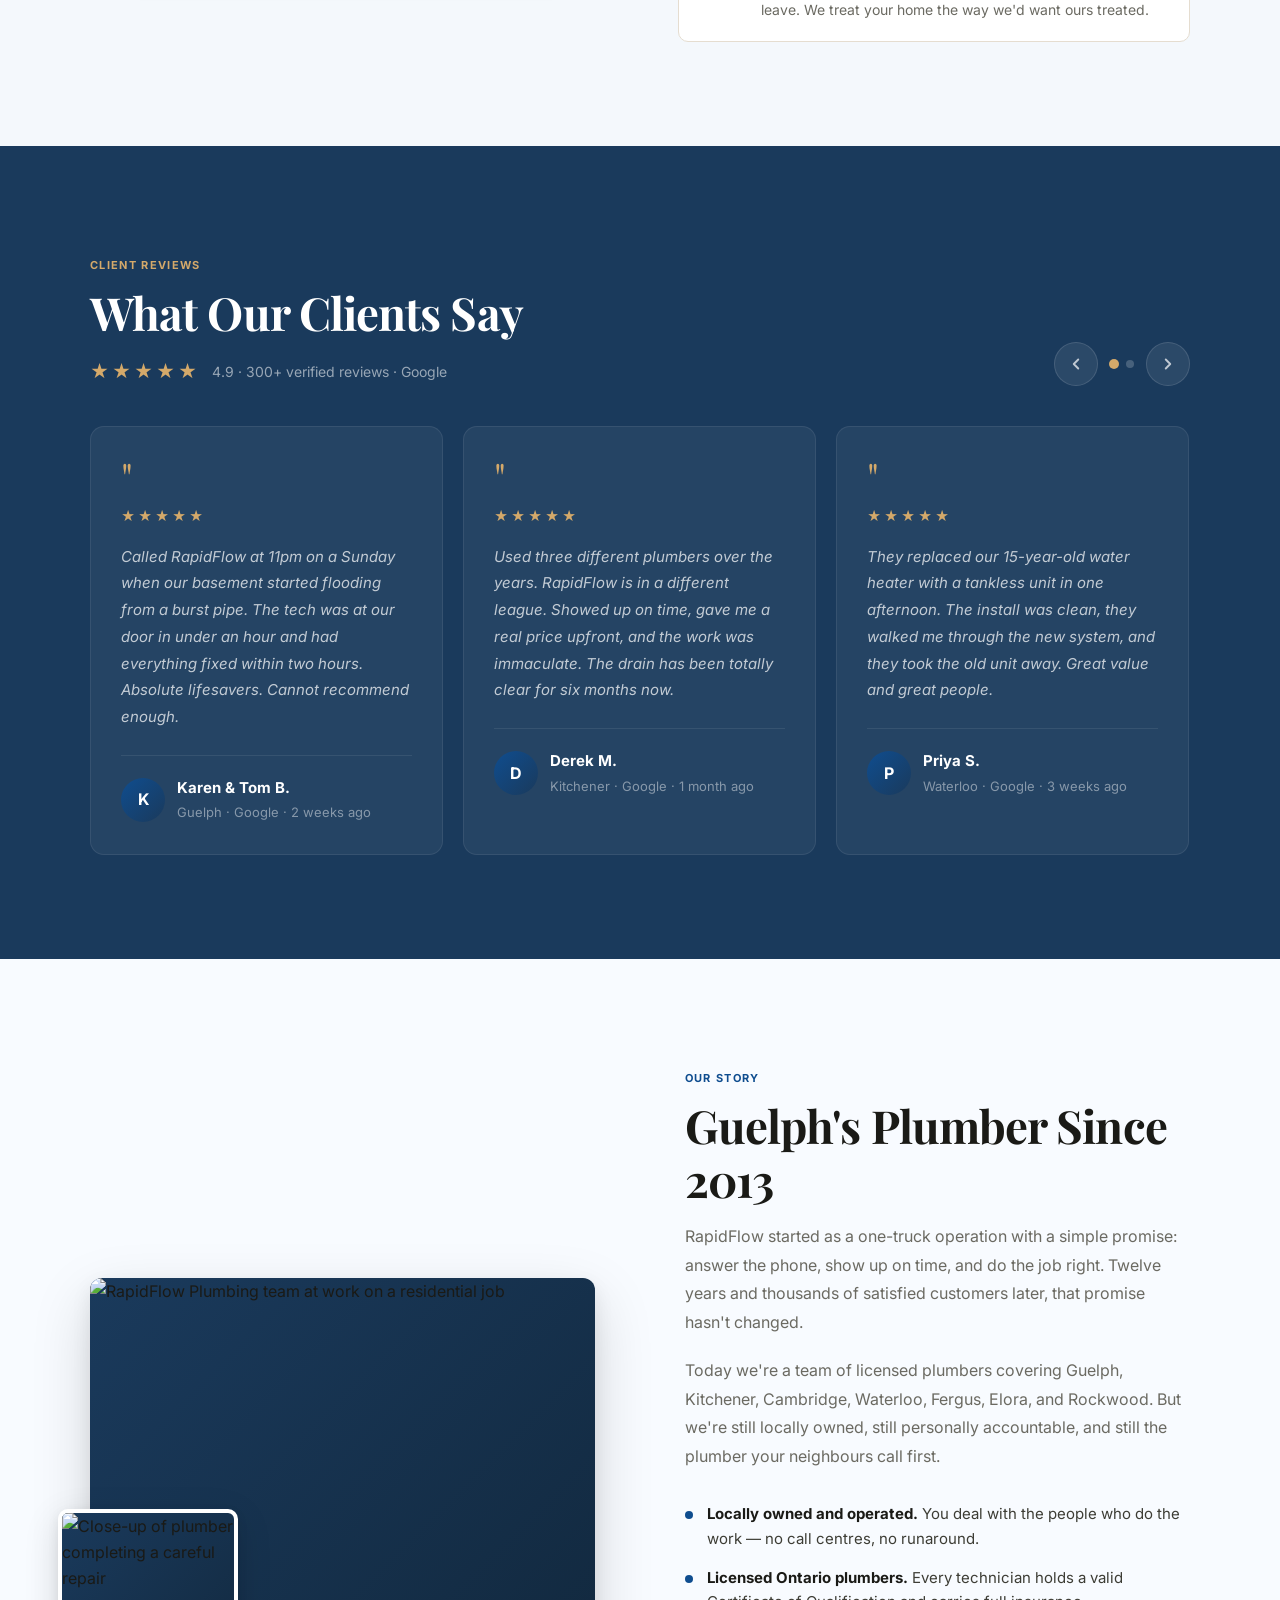
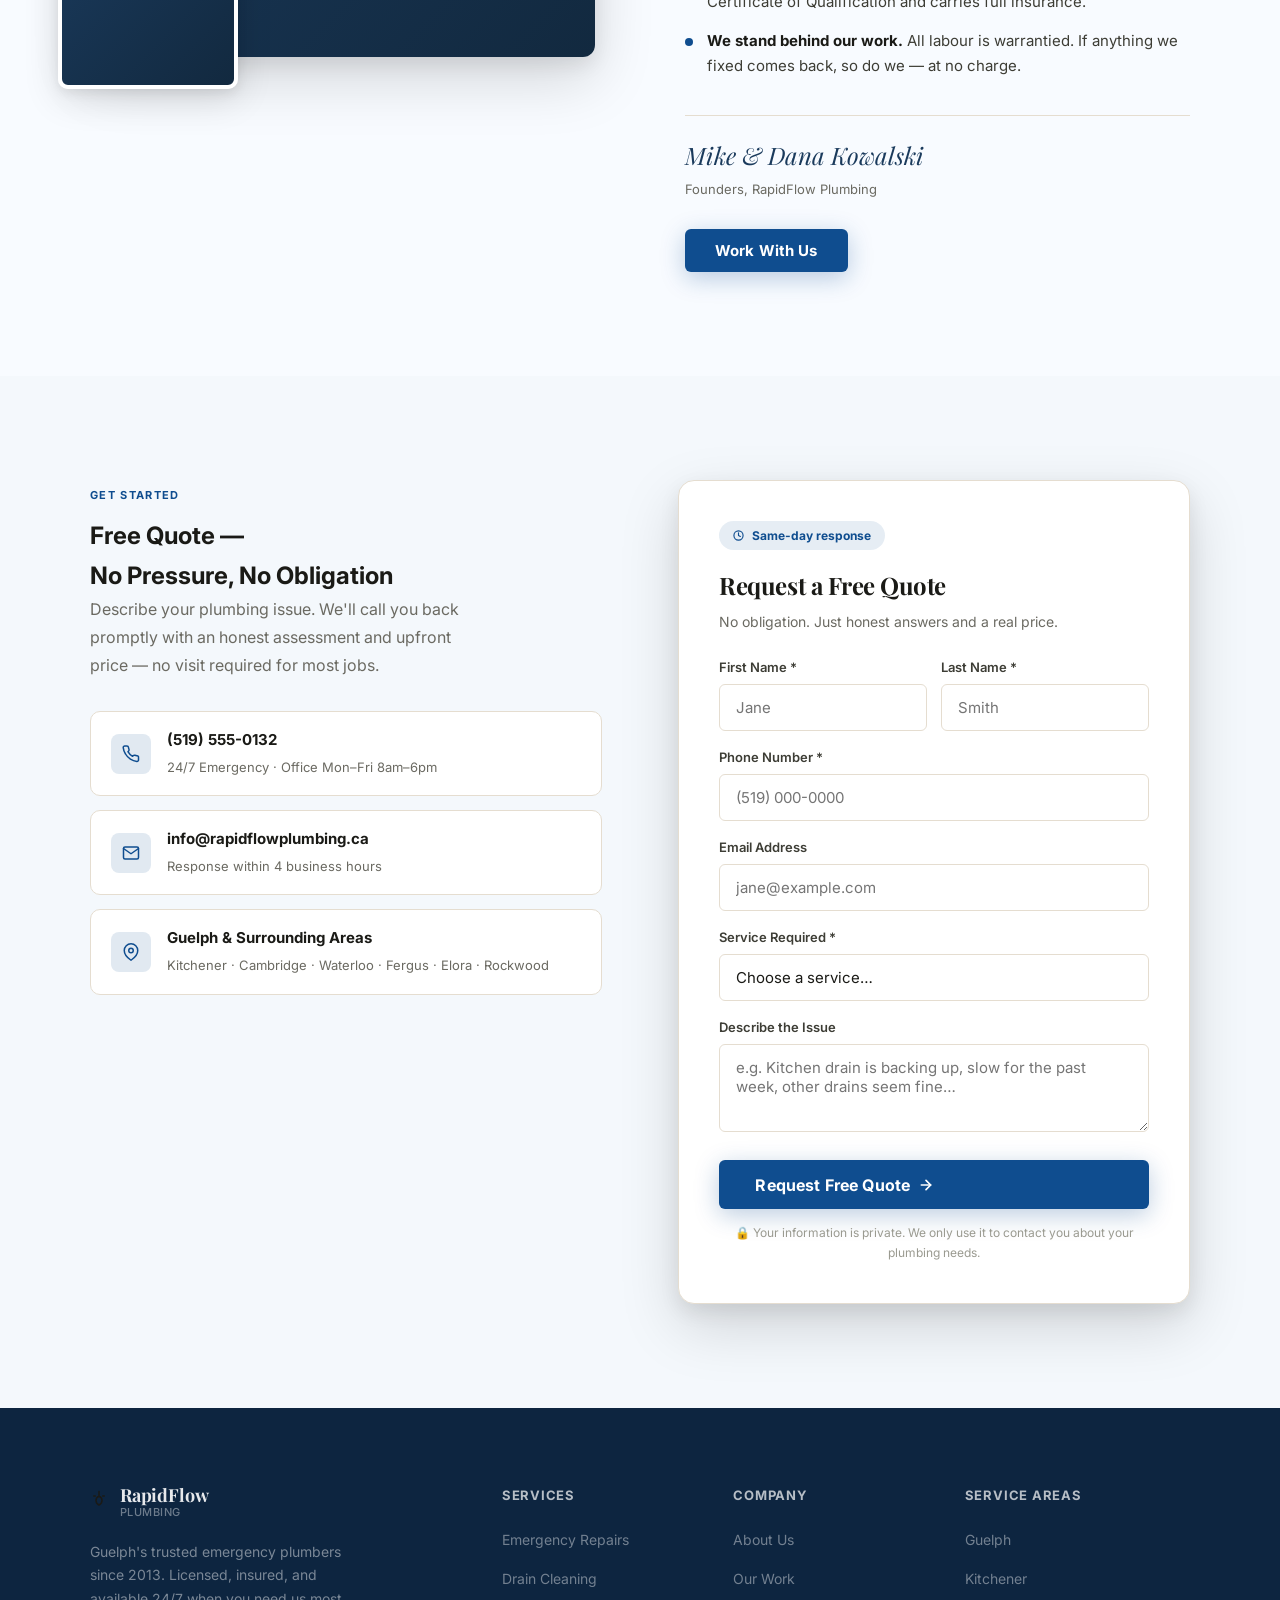
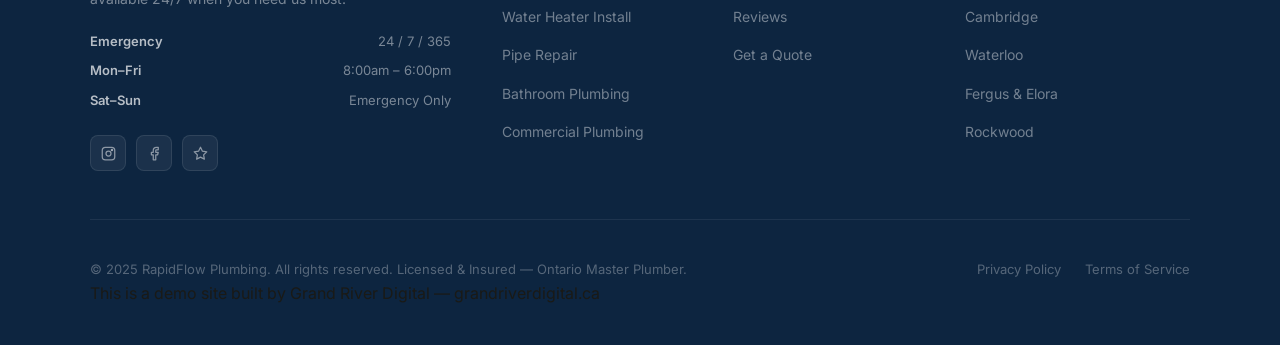
==== commit fcb16622: "redesign: full premium rewrite" ====
--- a/index.html
+++ b/index.html
@@ -3,474 +3,761 @@
 <head>
   <meta charset="UTF-8" />
   <meta name="viewport" content="width=device-width, initial-scale=1.0" />
-  <meta name="description" content="RapidFlow Plumbing &amp; Drain — 24/7 emergency plumbing in Tri-City. Licensed plumbers, upfront pricing, on-site in 60 minutes. Call (555) 873-2211." />
-  <meta name="theme-color" content="#0A1628" />
-  <meta property="og:title" content="RapidFlow Plumbing &amp; Drain | 24/7 Emergency Plumbing — Tri-City" />
-  <meta property="og:description" content="Fast, reliable plumbing for Tri-City homeowners. Emergency response, drain cleaning, water heaters, and more. Licensed and insured." />
-  <meta property="og:type" content="website" />
-  <link rel="canonical" href="https://grandriverdigital.github.io/rapidflow-plumbing-demo/" />
-  <title>RapidFlow Plumbing &amp; Drain | 24/7 Emergency Plumbing — Tri-City</title>
-  <link rel="preconnect" href="https://fonts.googleapis.com" />
-  <link rel="preconnect" href="https://fonts.gstatic.com" crossorigin />
-  <link rel="preload" as="style" href="https://fonts.googleapis.com/css2?family=Manrope:wght@600;700;800;900&family=Inter:wght@400;500;600;700&display=swap" />
-  <link rel="stylesheet" href="https://fonts.googleapis.com/css2?family=Manrope:wght@600;700;800;900&family=Inter:wght@400;500;600;700&display=swap" media="print" onload="this.media='all'" />
-  <noscript><link rel="stylesheet" href="https://fonts.googleapis.com/css2?family=Manrope:wght@600;700;800;900&family=Inter:wght@400;500;600;700&display=swap" /></noscript>
+  <meta name="theme-color" content="#1a3a5c" />
+  <title>RapidFlow Plumbing | Guelph's 24/7 Emergency Plumbers</title>
+  <meta name="description" content="RapidFlow Plumbing — 24/7 emergency plumbing, drain cleaning, water heater installation, and pipe repair across Guelph, Kitchener, Cambridge, and Waterloo. Licensed & insured since 2013." />
+
+  <!-- Preconnect for fonts -->
+  <link rel="preconnect" href="https://fonts.googleapis.com">
+  <link rel="preconnect" href="https://fonts.gstatic.com" crossorigin>
+
+  <!-- Image resilience: define before any <img onerror="imgFallback(this)"> so onerror fires even on fast loads -->
+  <script>
+    var IMG_FALLBACK = 'data:image/svg+xml,%3Csvg xmlns=%22http://www.w3.org/2000/svg%22 width=%22800%22 height=%22600%22%3E%3ClinearGradient id=%22g%22 x1=%220%25%22 y1=%220%25%22 x2=%22100%25%22 y2=%22100%25%22%3E%3Cstop offset=%220%25%22 stop-color=%22%231a3a5c%22/%3E%3Cstop offset=%22100%25%22 stop-color=%22%2212293f%22/%3E%3C/linearGradient%3E%3Crect width=%22800%22 height=%22600%22 fill=%22url(%23g)%22/%3E%3Ccircle cx=%22400%22 cy=%22300%22 r=%2280%22 fill=%22rgba(230,126,34,0.18)%22/%3E%3Cpath d=%22M360 260 Q400 220 440 260 Q440 310 400 340 Q360 310 360 260Z%22 fill=%22rgba(255,255,255,0.08)%22/%3E%3C/svg%3E';
+    function imgFallback(img) {
+      img.onerror = null;
+      img.src = IMG_FALLBACK;
+      img.style.objectFit = 'cover';
+      var p = img.parentElement;
+      if (p) p.style.background = 'linear-gradient(135deg,#1a3a5c 0%,#12293f 100%)';
+    }
+  </script>
+
   <link rel="stylesheet" href="styles.css" />
-  <script type="application/ld+json">
-  {
-    "@context": "https://schema.org",
-    "@type": "Plumber",
-    "name": "RapidFlow Plumbing & Drain",
-    "telephone": "(555) 873-2211",
-    "email": "info@rapidflowplumbing.ca",
-    "address": { "@type": "PostalAddress", "addressLocality": "Kitchener", "addressRegion": "ON", "addressCountry": "CA" },
-    "description": "24/7 emergency plumbing services in Tri-City and surrounding areas.",
-    "foundingDate": "2013",
-    "openingHours": "Mo-Su 00:00-23:59",
-    "aggregateRating": { "@type": "AggregateRating", "ratingValue": "4.9", "reviewCount": "400", "bestRating": "5" }
-  }
-  </script>
 </head>
 <body>
-  <a href="#main" class="skip-link">Skip to main content</a>
-
-  <!-- TOPBAR -->
-  <div class="topbar" role="region" aria-label="Emergency availability">
-    <span><span class="topbar__dot" aria-hidden="true"></span><strong>24/7 Emergency Plumbing · No Extra Charge for Nights &amp; Weekends</strong></span>
-    <span class="topbar__pill">&#10003; Licensed &amp; Insured</span>
-    <a href="tel:5558732211" class="topbar__link">(555) 873-2211</a>
-  </div>
-
-  <!-- HEADER -->
-  <header class="header" id="header">
-    <div class="container header__inner">
-      <a href="./" class="logo" aria-label="RapidFlow Plumbing & Drain — home">
-        <div class="logo__mark" aria-hidden="true">
-          <svg width="22" height="22" viewBox="0 0 36 36" fill="none"><path d="M18 6s-9 8-9 15a9 9 0 0 0 18 0C27 14 18 6 18 6z" fill="#fff" opacity=".95"/><rect x="12" y="28" width="12" height="2.5" rx="1.25" fill="#fff" opacity=".6"/></svg>
-        </div>
-        <div class="logo__text">
-          <div class="logo__name">RapidFlow <span>Plumbing</span></div>
-          <div class="logo__tagline">Tri-City's Emergency Specialists</div>
-        </div>
+
+<!-- ═══════════════════════════════════
+     TOP BAR
+═══════════════════════════════════ -->
+<div id="topbar">
+  <div class="topbar-left">
+    <div class="topbar-item">
+      <svg width="13" height="13" viewBox="0 0 24 24" fill="none" stroke="currentColor" stroke-width="2" stroke-linecap="round" stroke-linejoin="round"><path d="M21 10c0 7-9 13-9 13s-9-6-9-13a9 9 0 0 1 18 0z"/><circle cx="12" cy="10" r="3"/></svg>
+      Guelph, Kitchener, Cambridge &amp; Waterloo
+    </div>
+    <div class="topbar-item">
+      <svg width="13" height="13" viewBox="0 0 24 24" fill="none" stroke="currentColor" stroke-width="2" stroke-linecap="round" stroke-linejoin="round"><circle cx="12" cy="12" r="10"/><polyline points="12 6 12 12 16 14"/></svg>
+      24/7 Emergency &nbsp;|&nbsp; Office Mon–Fri 8am–6pm
+    </div>
+  </div>
+  <a href="tel:5195550132" class="topbar-phone">
+    <svg width="13" height="13" viewBox="0 0 24 24" fill="none" stroke="currentColor" stroke-width="2" stroke-linecap="round" stroke-linejoin="round"><path d="M22 16.92v3a2 2 0 0 1-2.18 2 19.79 19.79 0 0 1-8.63-3.07A19.5 19.5 0 0 1 4.69 12 19.79 19.79 0 0 1 1.61 3.44 2 2 0 0 1 3.6 1.27h3a2 2 0 0 1 2 1.72 12.84 12.84 0 0 0 .7 2.81 2 2 0 0 1-.45 2.11L7.91 8.94a16 16 0 0 0 6.16 6.16l.94-.94a2 2 0 0 1 2.11-.45 12.84 12.84 0 0 0 2.81.7A2 2 0 0 1 22 16.92z"/></svg>
+    (519) 555-0132
+  </a>
+</div>
+
+<!-- ═══════════════════════════════════
+     STICKY HEADER
+═══════════════════════════════════ -->
+<header id="hdr">
+  <div class="wrap hdr-inner">
+    <a href="#" class="logo" aria-label="RapidFlow Plumbing — home">
+      <div class="logo-icon" aria-hidden="true">
+        <svg width="20" height="20" viewBox="0 0 24 24" fill="none" stroke="currentColor" stroke-width="2" stroke-linecap="round" stroke-linejoin="round"><path d="M12 2v6m0 0c0 0-4 2-4 6s4 6 4 6 4-2 4-6-4-6-4-6z"/><path d="M5 8h2m10 0h2"/></svg>
+      </div>
+      <div class="logo-text">
+        RapidFlow
+        <span>Plumbing</span>
+      </div>
+    </a>
+
+    <nav class="desktop-nav" aria-label="Main navigation">
+      <a href="#services">Services</a>
+      <a href="#gallery">Gallery</a>
+      <a href="#why-us">Why Us</a>
+      <a href="#testimonials">Reviews</a>
+      <a href="#about">About</a>
+      <a href="#quote">Contact</a>
+    </nav>
+
+    <div class="hdr-right">
+      <a href="tel:5195550132" class="hdr-phone" aria-label="Call us">
+        <svg width="15" height="15" viewBox="0 0 24 24" fill="none" stroke="currentColor" stroke-width="2" stroke-linecap="round" stroke-linejoin="round"><path d="M22 16.92v3a2 2 0 0 1-2.18 2 19.79 19.79 0 0 1-8.63-3.07A19.5 19.5 0 0 1 4.69 12 19.79 19.79 0 0 1 1.61 3.44 2 2 0 0 1 3.6 1.27h3a2 2 0 0 1 2 1.72 12.84 12.84 0 0 0 .7 2.81 2 2 0 0 1-.45 2.11L7.91 8.94a16 16 0 0 0 6.16 6.16l.94-.94a2 2 0 0 1 2.11-.45 12.84 12.84 0 0 0 2.81.7A2 2 0 0 1 22 16.92z"/></svg>
+        (519) 555-0132
       </a>
-      <nav class="nav" id="nav" aria-label="Main navigation">
-        <ul class="nav__list" role="list">
-          <li><a href="./" class="nav__link">Home</a></li>
-          <li><a href="about/" class="nav__link">About</a></li>
-          <li><a href="services/" class="nav__link">Services</a></li>
-          <li><a href="projects/" class="nav__link">Projects</a></li>
-          <li><a href="contact/" class="nav__link">Contact</a></li>
+      <a href="#quote" class="btn btn-primary btn-sm">Free Quote</a>
+      <button class="hamburger" id="hamburger" aria-label="Toggle menu" aria-expanded="false">
+        <span></span><span></span><span></span>
+      </button>
+    </div>
+  </div>
+</header>
+
+<!-- Mobile Nav Overlay -->
+<div id="mobile-nav" role="dialog" aria-modal="true" aria-label="Mobile navigation">
+  <nav>
+    <a href="#services" class="mobile-link">Services</a>
+    <a href="#gallery" class="mobile-link">Gallery</a>
+    <a href="#why-us" class="mobile-link">Why Us</a>
+    <a href="#testimonials" class="mobile-link">Reviews</a>
+    <a href="#about" class="mobile-link">About</a>
+    <a href="#quote" class="mobile-link">Contact</a>
+  </nav>
+  <div class="mobile-nav-cta">
+    <a href="tel:5195550132" class="btn btn-outline-dk btn-lg" style="justify-content:center">
+      <svg width="17" height="17" viewBox="0 0 24 24" fill="none" stroke="currentColor" stroke-width="2" stroke-linecap="round" stroke-linejoin="round"><path d="M22 16.92v3a2 2 0 0 1-2.18 2 19.79 19.79 0 0 1-8.63-3.07A19.5 19.5 0 0 1 4.69 12 19.79 19.79 0 0 1 1.61 3.44 2 2 0 0 1 3.6 1.27h3a2 2 0 0 1 2 1.72 12.84 12.84 0 0 0 .7 2.81 2 2 0 0 1-.45 2.11L7.91 8.94a16 16 0 0 0 6.16 6.16l.94-.94a2 2 0 0 1 2.11-.45 12.84 12.84 0 0 0 2.81.7A2 2 0 0 1 22 16.92z"/></svg>
+      (519) 555-0132
+    </a>
+    <a href="#quote" class="btn btn-primary btn-lg" style="justify-content:center">Get a Free Quote</a>
+  </div>
+</div>
+
+<!-- ═══════════════════════════════════
+     HERO
+═══════════════════════════════════ -->
+<section id="hero" aria-labelledby="hero-h1">
+  <div class="hero-bg">
+    <img
+      src="https://images.pexels.com/photos/8486944/pexels-photo-8486944.jpeg?auto=compress&cs=tinysrgb&w=1800&h=900&dpr=1"
+      alt="Professional plumber working on residential plumbing system"
+      fetchpriority="high"
+      loading="eager" onerror="imgFallback(this)">
+  </div>
+  <div class="hero-content">
+    <div class="wrap">
+      <div class="hero-inner">
+        <div class="hero-kicker">
+          <span class="dot" aria-hidden="true"></span>
+          Guelph's 24/7 Emergency Plumbers
+        </div>
+        <h1 id="hero-h1">
+          <em>Fast, Reliable</em> Plumbing.<br>Day or Night.
+        </h1>
+        <p class="hero-sub">
+          When a pipe bursts or a drain backs up, you need a plumber — not a voicemail. RapidFlow responds same-day, works clean, and backs every job. Licensed, insured, and serving Guelph since 2013.
+        </p>
+        <div class="hero-ctas">
+          <a href="tel:5195550132" class="btn btn-primary btn-lg">
+            <svg width="17" height="17" viewBox="0 0 24 24" fill="none" stroke="currentColor" stroke-width="2.2" stroke-linecap="round" stroke-linejoin="round"><path d="M22 16.92v3a2 2 0 0 1-2.18 2 19.79 19.79 0 0 1-8.63-3.07A19.5 19.5 0 0 1 4.69 12 19.79 19.79 0 0 1 1.61 3.44 2 2 0 0 1 3.6 1.27h3a2 2 0 0 1 2 1.72 12.84 12.84 0 0 0 .7 2.81 2 2 0 0 1-.45 2.11L7.91 8.94a16 16 0 0 0 6.16 6.16l.94-.94a2 2 0 0 1 2.11-.45 12.84 12.84 0 0 0 2.81.7A2 2 0 0 1 22 16.92z"/></svg>
+            Call Now — 24/7
+          </a>
+          <a href="#quote" class="btn btn-outline btn-lg">
+            Get a Free Quote
+            <svg width="16" height="16" viewBox="0 0 24 24" fill="none" stroke="currentColor" stroke-width="2.5" stroke-linecap="round" stroke-linejoin="round"><line x1="5" y1="12" x2="19" y2="12"/><polyline points="12 5 19 12 12 19"/></svg>
+          </a>
+        </div>
+        <div class="hero-badges" role="list" aria-label="Trust indicators">
+          <div class="hero-badge" role="listitem">
+            <span class="badge-icon" aria-hidden="true">
+              <svg width="13" height="13" viewBox="0 0 24 24" fill="none" stroke="currentColor" stroke-width="2.5" stroke-linecap="round" stroke-linejoin="round"><polygon points="12 2 15.09 8.26 22 9.27 17 14.14 18.18 21.02 12 17.77 5.82 21.02 7 14.14 2 9.27 8.91 8.26 12 2"/></svg>
+            </span>
+            5-Star Google Rated
+          </div>
+          <div class="hero-badge" role="listitem">
+            <span class="badge-icon" aria-hidden="true">
+              <svg width="13" height="13" viewBox="0 0 24 24" fill="none" stroke="currentColor" stroke-width="2.5" stroke-linecap="round" stroke-linejoin="round"><path d="M12 22s8-4 8-10V5l-8-3-8 3v7c0 6 8 10 8 10z"/></svg>
+            </span>
+            Licensed &amp; Insured
+          </div>
+          <div class="hero-badge" role="listitem">
+            <span class="badge-icon" aria-hidden="true">
+              <svg width="13" height="13" viewBox="0 0 24 24" fill="none" stroke="currentColor" stroke-width="2.5" stroke-linecap="round" stroke-linejoin="round"><circle cx="12" cy="12" r="10"/><polyline points="12 6 12 12 16 14"/></svg>
+            </span>
+            Same-Day Service
+          </div>
+          <div class="hero-badge" role="listitem">
+            <span class="badge-icon" aria-hidden="true">
+              <svg width="13" height="13" viewBox="0 0 24 24" fill="none" stroke="currentColor" stroke-width="2.5" stroke-linecap="round" stroke-linejoin="round"><line x1="12" y1="1" x2="12" y2="23"/><path d="M17 5H9.5a3.5 3.5 0 0 0 0 7h5a3.5 3.5 0 0 1 0 7H6"/></svg>
+            </span>
+            Upfront Flat Pricing
+          </div>
+        </div>
+      </div>
+    </div>
+  </div>
+</section>
+
+<!-- ═══════════════════════════════════
+     STATS STRIP
+═══════════════════════════════════ -->
+<div id="stats" aria-label="Business statistics">
+  <div class="wrap">
+    <div class="stats-row">
+      <div class="stat-cell">
+        <div class="stat-n" id="sn-jobs">0<span class="accent">+</span></div>
+        <div class="stat-l">Jobs Completed</div>
+      </div>
+      <div class="stat-cell">
+        <div class="stat-n" id="sn-yrs">0<span class="accent">yr</span></div>
+        <div class="stat-l">Years in Business</div>
+      </div>
+      <div class="stat-cell">
+        <div class="stat-n">60<span class="accent">min</span></div>
+        <div class="stat-l">Avg. Response Time</div>
+      </div>
+      <div class="stat-cell">
+        <div class="stat-n">4.9<span class="accent">★</span></div>
+        <div class="stat-l">Google Rating</div>
+      </div>
+    </div>
+  </div>
+</div>
+
+<!-- ═══════════════════════════════════
+     SERVICES
+═══════════════════════════════════ -->
+<section id="services" aria-labelledby="svc-title">
+  <div class="wrap">
+    <div class="section-head">
+      <div class="eyebrow sr">What We Do</div>
+      <h2 class="section-title sr d1" id="svc-title">Complete Plumbing Services,<br>One Trusted Team</h2>
+      <p class="section-sub sr d2">From emergency bursts to full bathroom renovations — we handle every plumbing need with skill, speed, and transparency.</p>
+    </div>
+    <div class="services-grid">
+
+      <div class="service-card sr d1">
+        <img src="https://images.pexels.com/photos/6539566/pexels-photo-6539566.jpeg?auto=compress&cs=tinysrgb&w=800&h=534&dpr=1" alt="Emergency plumber responding to burst pipe repair" loading="lazy" onerror="imgFallback(this)">
+        <div class="service-body">
+          <div class="service-tag">Available 24/7</div>
+          <h3>Emergency Repairs</h3>
+          <p class="service-desc">Burst pipes, major leaks, no hot water, sewage backup — we answer every call and dispatch within the hour. No overtime charges.</p>
+          <span class="service-arrow">
+            Get help now
+            <svg width="13" height="13" viewBox="0 0 24 24" fill="none" stroke="currentColor" stroke-width="2.5" stroke-linecap="round" stroke-linejoin="round"><line x1="5" y1="12" x2="19" y2="12"/><polyline points="12 5 19 12 12 19"/></svg>
+          </span>
+        </div>
+      </div>
+
+      <div class="service-card sr d2">
+        <img src="https://images.pexels.com/photos/2556/technology-tools-power-supply-tube.jpg?auto=compress&cs=tinysrgb&w=800&h=534&dpr=1" alt="Drain cleaning and hydro-jetting service" loading="lazy" onerror="imgFallback(this)">
+        <div class="service-body">
+          <div class="service-tag">Most Popular</div>
+          <h3>Drain Cleaning</h3>
+          <p class="service-desc">Slow drains, blockages, and root intrusion cleared fast. We use professional-grade snaking and hydro-jetting to fully clear the line.</p>
+          <span class="service-arrow">Learn more <svg width="13" height="13" viewBox="0 0 24 24" fill="none" stroke="currentColor" stroke-width="2.5" stroke-linecap="round" stroke-linejoin="round"><line x1="5" y1="12" x2="19" y2="12"/><polyline points="12 5 19 12 12 19"/></svg></span>
+        </div>
+      </div>
+
+      <div class="service-card sr d3">
+        <img src="https://images.pexels.com/photos/8486972/pexels-photo-8486972.jpeg?auto=compress&cs=tinysrgb&w=800&h=534&dpr=1" alt="Water heater installation and replacement" loading="lazy" onerror="imgFallback(this)">
+        <div class="service-body">
+          <div class="service-tag">Same-Day Available</div>
+          <h3>Water Heater Install</h3>
+          <p class="service-desc">Tank and tankless water heater supply, removal, and installation. We work with all major brands and pull permits where required.</p>
+          <span class="service-arrow">Learn more <svg width="13" height="13" viewBox="0 0 24 24" fill="none" stroke="currentColor" stroke-width="2.5" stroke-linecap="round" stroke-linejoin="round"><line x1="5" y1="12" x2="19" y2="12"/><polyline points="12 5 19 12 12 19"/></svg></span>
+        </div>
+      </div>
+
+      <div class="service-card sr d2">
+        <img src="https://images.pexels.com/photos/6780788/pexels-photo-6780788.jpeg?auto=compress&cs=tinysrgb&w=800&h=534&dpr=1" alt="Pipe repair and replacement service" loading="lazy" onerror="imgFallback(this)">
+        <div class="service-body">
+          <div class="service-tag">Residential &amp; Commercial</div>
+          <h3>Pipe Repair</h3>
+          <p class="service-desc">Leaking joints, corroded lines, frozen pipes, and full re-piping projects. Minimal wall disruption wherever possible.</p>
+          <span class="service-arrow">Learn more <svg width="13" height="13" viewBox="0 0 24 24" fill="none" stroke="currentColor" stroke-width="2.5" stroke-linecap="round" stroke-linejoin="round"><line x1="5" y1="12" x2="19" y2="12"/><polyline points="12 5 19 12 12 19"/></svg></span>
+        </div>
+      </div>
+
+      <div class="service-card sr d3">
+        <img src="https://images.pexels.com/photos/1454804/pexels-photo-1454804.jpeg?auto=compress&cs=tinysrgb&w=800&h=534&dpr=1" alt="Bathroom plumbing renovation and fixture installation" loading="lazy" onerror="imgFallback(this)">
+        <div class="service-body">
+          <div class="service-tag">Renovations</div>
+          <h3>Bathroom Plumbing</h3>
+          <p class="service-desc">Toilet installation, shower and tub rough-in, vanity hookups, and full bathroom plumbing for renovation projects of any scale.</p>
+          <span class="service-arrow">Learn more <svg width="13" height="13" viewBox="0 0 24 24" fill="none" stroke="currentColor" stroke-width="2.5" stroke-linecap="round" stroke-linejoin="round"><line x1="5" y1="12" x2="19" y2="12"/><polyline points="12 5 19 12 12 19"/></svg></span>
+        </div>
+      </div>
+
+      <div class="service-card sr d4">
+        <img src="https://images.pexels.com/photos/8486944/pexels-photo-8486944.jpeg?auto=compress&cs=tinysrgb&w=800&h=534&dpr=1" alt="Commercial plumbing installation and maintenance" loading="lazy" onerror="imgFallback(this)">
+        <div class="service-body">
+          <div class="service-tag">Business Ready</div>
+          <h3>Commercial Plumbing</h3>
+          <p class="service-desc">Restaurants, office buildings, retail spaces, and multi-unit properties. Scheduled maintenance programs and 24/7 emergency coverage.</p>
+          <span class="service-arrow">Learn more <svg width="13" height="13" viewBox="0 0 24 24" fill="none" stroke="currentColor" stroke-width="2.5" stroke-linecap="round" stroke-linejoin="round"><line x1="5" y1="12" x2="19" y2="12"/><polyline points="12 5 19 12 12 19"/></svg></span>
+        </div>
+      </div>
+
+    </div>
+  </div>
+</section>
+
+<!-- ═══════════════════════════════════
+     GALLERY
+═══════════════════════════════════ -->
+<section id="gallery" aria-labelledby="gal-title">
+  <div class="wrap">
+    <div class="section-head">
+      <div class="eyebrow sr">Our Work</div>
+      <h2 class="section-title sr d1" id="gal-title">Recent Jobs</h2>
+      <p class="section-sub cx sr d2">Every photo is a real job, a real homeowner, a real problem solved right.</p>
+    </div>
+
+    <div class="gallery-grid" id="gallery-grid" role="list">
+      <div class="gallery-item featured sr" data-src="https://images.pexels.com/photos/8486944/pexels-photo-8486944.jpeg?auto=compress&cs=tinysrgb&w=1200&h=800&dpr=1" data-caption="Full Plumbing Rough-In — Guelph Residential" role="listitem">
+        <img src="https://images.pexels.com/photos/8486944/pexels-photo-8486944.jpeg?auto=compress&cs=tinysrgb&w=900&h=600&dpr=1" alt="Professional plumber completing a residential rough-in job" loading="lazy" onerror="imgFallback(this)">
+        <div class="gallery-overlay"><span class="gallery-label">Residential Rough-In</span></div>
+        <div class="gallery-zoom" aria-hidden="true">
+          <svg width="15" height="15" viewBox="0 0 24 24" fill="none" stroke="currentColor" stroke-width="2" stroke-linecap="round" stroke-linejoin="round"><circle cx="11" cy="11" r="8"/><line x1="21" y1="21" x2="16.65" y2="16.65"/></svg>
+        </div>
+      </div>
+
+      <div class="gallery-item sr d1" data-src="https://images.pexels.com/photos/6539566/pexels-photo-6539566.jpeg?auto=compress&cs=tinysrgb&w=900&h=600&dpr=1" data-caption="Emergency Pipe Repair — Cambridge" role="listitem">
+        <img src="https://images.pexels.com/photos/6539566/pexels-photo-6539566.jpeg?auto=compress&cs=tinysrgb&w=700&h=467&dpr=1" alt="Plumber repairing burst pipe emergency repair" loading="lazy" onerror="imgFallback(this)">
+        <div class="gallery-overlay"><span class="gallery-label">Emergency Repair</span></div>
+        <div class="gallery-zoom" aria-hidden="true"><svg width="15" height="15" viewBox="0 0 24 24" fill="none" stroke="currentColor" stroke-width="2" stroke-linecap="round" stroke-linejoin="round"><circle cx="11" cy="11" r="8"/><line x1="21" y1="21" x2="16.65" y2="16.65"/></svg></div>
+      </div>
+
+      <div class="gallery-item sr d2" data-src="https://images.pexels.com/photos/8486972/pexels-photo-8486972.jpeg?auto=compress&cs=tinysrgb&w=900&h=600&dpr=1" data-caption="Tankless Water Heater Install — Kitchener" role="listitem">
+        <img src="https://images.pexels.com/photos/8486972/pexels-photo-8486972.jpeg?auto=compress&cs=tinysrgb&w=700&h=467&dpr=1" alt="New tankless water heater installation in utility room" loading="lazy" onerror="imgFallback(this)">
+        <div class="gallery-overlay"><span class="gallery-label">Water Heater Install</span></div>
+        <div class="gallery-zoom" aria-hidden="true"><svg width="15" height="15" viewBox="0 0 24 24" fill="none" stroke="currentColor" stroke-width="2" stroke-linecap="round" stroke-linejoin="round"><circle cx="11" cy="11" r="8"/><line x1="21" y1="21" x2="16.65" y2="16.65"/></svg></div>
+      </div>
+
+      <div class="gallery-item wide sr d1" data-src="https://images.pexels.com/photos/6780788/pexels-photo-6780788.jpeg?auto=compress&cs=tinysrgb&w=1200&h=800&dpr=1" data-caption="Full Re-Pipe — Waterloo Residential" role="listitem">
+        <img src="https://images.pexels.com/photos/6780788/pexels-photo-6780788.jpeg?auto=compress&cs=tinysrgb&w=900&h=600&dpr=1" alt="Full residential re-pipe replacement project" loading="lazy" onerror="imgFallback(this)">
+        <div class="gallery-overlay"><span class="gallery-label">Full Re-Pipe</span></div>
+        <div class="gallery-zoom" aria-hidden="true"><svg width="15" height="15" viewBox="0 0 24 24" fill="none" stroke="currentColor" stroke-width="2" stroke-linecap="round" stroke-linejoin="round"><circle cx="11" cy="11" r="8"/><line x1="21" y1="21" x2="16.65" y2="16.65"/></svg></div>
+      </div>
+
+      <div class="gallery-item sr d2" data-src="https://images.pexels.com/photos/1454804/pexels-photo-1454804.jpeg?auto=compress&cs=tinysrgb&w=900&h=600&dpr=1" data-caption="Bathroom Renovation Plumbing — Guelph" role="listitem">
+        <img src="https://images.pexels.com/photos/1454804/pexels-photo-1454804.jpeg?auto=compress&cs=tinysrgb&w=700&h=467&dpr=1" alt="New bathroom plumbing fixtures and vanity installation" loading="lazy" onerror="imgFallback(this)">
+        <div class="gallery-overlay"><span class="gallery-label">Bathroom Reno</span></div>
+        <div class="gallery-zoom" aria-hidden="true"><svg width="15" height="15" viewBox="0 0 24 24" fill="none" stroke="currentColor" stroke-width="2" stroke-linecap="round" stroke-linejoin="round"><circle cx="11" cy="11" r="8"/><line x1="21" y1="21" x2="16.65" y2="16.65"/></svg></div>
+      </div>
+
+      <div class="gallery-item sr d3" data-src="https://images.pexels.com/photos/2556/technology-tools-power-supply-tube.jpg?auto=compress&cs=tinysrgb&w=900&h=600&dpr=1" data-caption="Drain Cleaning &amp; Hydro-Jetting — Fergus" role="listitem">
+        <img src="https://images.pexels.com/photos/2556/technology-tools-power-supply-tube.jpg?auto=compress&cs=tinysrgb&w=700&h=467&dpr=1" alt="Professional drain cleaning and hydro-jetting service" loading="lazy" onerror="imgFallback(this)">
+        <div class="gallery-overlay"><span class="gallery-label">Drain Cleaning</span></div>
+        <div class="gallery-zoom" aria-hidden="true"><svg width="15" height="15" viewBox="0 0 24 24" fill="none" stroke="currentColor" stroke-width="2" stroke-linecap="round" stroke-linejoin="round"><circle cx="11" cy="11" r="8"/><line x1="21" y1="21" x2="16.65" y2="16.65"/></svg></div>
+      </div>
+    </div>
+
+    <div class="gallery-cta sr">
+      <a href="#quote" class="btn btn-primary">
+        Book a Service
+        <svg width="15" height="15" viewBox="0 0 24 24" fill="none" stroke="currentColor" stroke-width="2.5" stroke-linecap="round" stroke-linejoin="round"><line x1="5" y1="12" x2="19" y2="12"/><polyline points="12 5 19 12 12 19"/></svg>
+      </a>
+    </div>
+  </div>
+</section>
+
+<!-- ═══════════════════════════════════
+     WHY CHOOSE US
+═══════════════════════════════════ -->
+<section id="why-us" aria-labelledby="why-title">
+  <div class="wrap">
+    <div class="why-grid">
+      <div class="why-img sr">
+        <img
+          src="https://images.pexels.com/photos/6539566/pexels-photo-6539566.jpeg?auto=compress&cs=tinysrgb&w=700&h=900&dpr=1"
+          alt="RapidFlow plumber on the job — professional, reliable, on time"
+          loading="lazy" onerror="imgFallback(this)">
+        <div class="why-img-badge">
+          <div class="big">12+</div>
+          <div class="sm">Years<br>Serving Guelph</div>
+        </div>
+      </div>
+      <div>
+        <div class="eyebrow sr">Why Choose Us</div>
+        <h2 class="section-title sr d1" id="why-title">The RapidFlow Difference</h2>
+        <p class="section-sub sr d2" style="margin-bottom: 0">
+          We're not a franchise. We're a local, family-run team that takes pride in solving problems quickly and leaving your home cleaner than we found it.
+        </p>
+        <div class="why-benefits">
+          <div class="why-benefit sr d1">
+            <div class="why-benefit-icon" aria-hidden="true">
+              <svg width="19" height="19" viewBox="0 0 24 24" fill="none" stroke="currentColor" stroke-width="1.75" stroke-linecap="round" stroke-linejoin="round"><circle cx="12" cy="12" r="10"/><polyline points="12 6 12 12 16 14"/></svg>
+            </div>
+            <div>
+              <h4>60-Minute Emergency Response</h4>
+              <p>Our trucks are stocked and dispatched around the clock. For true emergencies, we target a one-hour arrival — and we mean it.</p>
+            </div>
+          </div>
+          <div class="why-benefit sr d2">
+            <div class="why-benefit-icon" aria-hidden="true">
+              <svg width="19" height="19" viewBox="0 0 24 24" fill="none" stroke="currentColor" stroke-width="1.75" stroke-linecap="round" stroke-linejoin="round"><line x1="12" y1="1" x2="12" y2="23"/><path d="M17 5H9.5a3.5 3.5 0 0 0 0 7h5a3.5 3.5 0 0 1 0 7H6"/></svg>
+            </div>
+            <div>
+              <h4>Upfront Flat-Rate Pricing</h4>
+              <p>You approve the price before any work begins. No hidden fees, no after-the-fact extras. The number we quote is the number you pay.</p>
+            </div>
+          </div>
+          <div class="why-benefit sr d3">
+            <div class="why-benefit-icon" aria-hidden="true">
+              <svg width="19" height="19" viewBox="0 0 24 24" fill="none" stroke="currentColor" stroke-width="1.75" stroke-linecap="round" stroke-linejoin="round"><path d="M12 22s8-4 8-10V5l-8-3-8 3v7c0 6 8 10 8 10z"/></svg>
+            </div>
+            <div>
+              <h4>Fully Licensed &amp; Insured</h4>
+              <p>All technicians hold valid Ontario plumbing licences. Full liability insurance and WSIB coverage on every job, every time.</p>
+            </div>
+          </div>
+          <div class="why-benefit sr d4">
+            <div class="why-benefit-icon" aria-hidden="true">
+              <svg width="19" height="19" viewBox="0 0 24 24" fill="none" stroke="currentColor" stroke-width="1.75" stroke-linecap="round" stroke-linejoin="round"><polyline points="20 6 9 17 4 12"/></svg>
+            </div>
+            <div>
+              <h4>Clean, Respectful Service</h4>
+              <p>Shoe covers, drop cloths, and a thorough cleanup before we leave. We treat your home the way we'd want ours treated.</p>
+            </div>
+          </div>
+        </div>
+      </div>
+    </div>
+  </div>
+</section>
+
+<!-- ═══════════════════════════════════
+     TESTIMONIALS
+═══════════════════════════════════ -->
+<section id="testimonials" aria-labelledby="test-title">
+  <div class="wrap">
+    <div style="display:flex; justify-content:space-between; align-items:flex-end; flex-wrap:wrap; gap:1.5rem; margin-bottom: 2.5rem;">
+      <div class="testimonials-intro">
+        <div class="eyebrow lt sr">Client Reviews</div>
+        <h2 class="section-title lt sr d1" id="test-title">What Our Clients Say</h2>
+        <div class="rating-display sr d2">
+          <div class="stars" aria-label="5 star rating">★★★★★</div>
+          <div class="rating-text">4.9 · 300+ verified reviews · Google</div>
+        </div>
+      </div>
+      <div class="carousel-controls sr d1">
+        <button class="carousel-btn" id="prev-btn" aria-label="Previous testimonials">
+          <svg width="18" height="18" viewBox="0 0 24 24" fill="none" stroke="currentColor" stroke-width="2.5" stroke-linecap="round" stroke-linejoin="round"><polyline points="15 18 9 12 15 6"/></svg>
+        </button>
+        <div class="carousel-dots" id="carousel-dots" role="tablist"></div>
+        <button class="carousel-btn" id="next-btn" aria-label="Next testimonials">
+          <svg width="18" height="18" viewBox="0 0 24 24" fill="none" stroke="currentColor" stroke-width="2.5" stroke-linecap="round" stroke-linejoin="round"><polyline points="9 18 15 12 9 6"/></svg>
+        </button>
+      </div>
+    </div>
+    <div class="carousel-wrap">
+      <div class="carousel-track-outer">
+        <div class="carousel-track" id="carousel-track">
+
+          <div class="testimonial-card">
+            <div class="t-quote">"</div>
+            <div class="t-stars">★★★★★</div>
+            <p class="t-text">Called RapidFlow at 11pm on a Sunday when our basement started flooding from a burst pipe. The tech was at our door in under an hour and had everything fixed within two hours. Absolute lifesavers. Cannot recommend enough.</p>
+            <div class="t-author">
+              <div class="t-avatar" aria-hidden="true">K</div>
+              <div>
+                <div class="t-name">Karen &amp; Tom B.</div>
+                <div class="t-loc">Guelph · Google · 2 weeks ago</div>
+              </div>
+            </div>
+          </div>
+
+          <div class="testimonial-card">
+            <div class="t-quote">"</div>
+            <div class="t-stars">★★★★★</div>
+            <p class="t-text">Used three different plumbers over the years. RapidFlow is in a different league. Showed up on time, gave me a real price upfront, and the work was immaculate. The drain has been totally clear for six months now.</p>
+            <div class="t-author">
+              <div class="t-avatar" aria-hidden="true">D</div>
+              <div>
+                <div class="t-name">Derek M.</div>
+                <div class="t-loc">Kitchener · Google · 1 month ago</div>
+              </div>
+            </div>
+          </div>
+
+          <div class="testimonial-card">
+            <div class="t-quote">"</div>
+            <div class="t-stars">★★★★★</div>
+            <p class="t-text">They replaced our 15-year-old water heater with a tankless unit in one afternoon. The install was clean, they walked me through the new system, and they took the old unit away. Great value and great people.</p>
+            <div class="t-author">
+              <div class="t-avatar" aria-hidden="true">P</div>
+              <div>
+                <div class="t-name">Priya S.</div>
+                <div class="t-loc">Waterloo · Google · 3 weeks ago</div>
+              </div>
+            </div>
+          </div>
+
+          <div class="testimonial-card">
+            <div class="t-quote">"</div>
+            <div class="t-stars">★★★★★</div>
+            <p class="t-text">RapidFlow handled the full plumbing rough-in for our basement renovation. Professional from start to finish — pulled the permits, passed inspection first try, and finished a day ahead of schedule. My contractor was impressed.</p>
+            <div class="t-author">
+              <div class="t-avatar" aria-hidden="true">J</div>
+              <div>
+                <div class="t-name">James W.</div>
+                <div class="t-loc">Cambridge · Google · 5 weeks ago</div>
+              </div>
+            </div>
+          </div>
+
+          <div class="testimonial-card">
+            <div class="t-quote">"</div>
+            <div class="t-stars">★★★★★</div>
+            <p class="t-text">As a property manager I've worked with a lot of plumbers. RapidFlow is who I call for everything now — commercial and residential. They're reliable, their invoicing is clean, and they actually show up when they say they will.</p>
+            <div class="t-author">
+              <div class="t-avatar" aria-hidden="true">R</div>
+              <div>
+                <div class="t-name">Rachel O.</div>
+                <div class="t-loc">Guelph · Google · 2 months ago</div>
+              </div>
+            </div>
+          </div>
+
+        </div><!-- /track -->
+      </div><!-- /track-outer -->
+    </div><!-- /carousel-wrap -->
+  </div>
+</section>
+
+<!-- ═══════════════════════════════════
+     ABOUT
+═══════════════════════════════════ -->
+<section id="about" aria-labelledby="about-title">
+  <div class="wrap">
+    <div class="about-grid">
+      <div class="about-img-stack sr">
+        <div class="about-img-main">
+          <img
+            src="https://images.pexels.com/photos/8486944/pexels-photo-8486944.jpeg?auto=compress&cs=tinysrgb&w=800&h=600&dpr=1"
+            alt="RapidFlow Plumbing team at work on a residential job"
+            loading="lazy" onerror="imgFallback(this)">
+        </div>
+        <div class="about-img-accent">
+          <img
+            src="https://images.pexels.com/photos/6539566/pexels-photo-6539566.jpeg?auto=compress&cs=tinysrgb&w=400&h=400&dpr=1"
+            alt="Close-up of plumber completing a careful repair"
+            loading="lazy" onerror="imgFallback(this)">
+        </div>
+      </div>
+      <div>
+        <div class="eyebrow sr">Our Story</div>
+        <h2 class="section-title sr d1" id="about-title">Guelph's Plumber Since 2013</h2>
+        <p class="sr d2" style="font-size:1rem;color:var(--text-lt);line-height:1.78;margin-bottom:1.25rem">
+          RapidFlow started as a one-truck operation with a simple promise: answer the phone, show up on time, and do the job right. Twelve years and thousands of satisfied customers later, that promise hasn't changed.
+        </p>
+        <p class="sr d2" style="font-size:1rem;color:var(--text-lt);line-height:1.78;margin-bottom:1.5rem">
+          Today we're a team of licensed plumbers covering Guelph, Kitchener, Cambridge, Waterloo, Fergus, Elora, and Rockwood. But we're still locally owned, still personally accountable, and still the plumber your neighbours call first.
+        </p>
+        <div class="about-values sr d3">
+          <div class="about-value">
+            <div class="about-value-dot"></div>
+            <p><strong>Locally owned and operated.</strong> You deal with the people who do the work — no call centres, no runaround.</p>
+          </div>
+          <div class="about-value">
+            <div class="about-value-dot"></div>
+            <p><strong>Licensed Ontario plumbers.</strong> Every technician holds a valid Certificate of Qualification and carries full insurance.</p>
+          </div>
+          <div class="about-value">
+            <div class="about-value-dot"></div>
+            <p><strong>We stand behind our work.</strong> All labour is warrantied. If anything we fixed comes back, so do we — at no charge.</p>
+          </div>
+        </div>
+        <div class="about-sig sr d4">
+          Mike &amp; Dana Kowalski
+          <small>Founders, RapidFlow Plumbing</small>
+        </div>
+        <div style="margin-top:1.75rem" class="sr d5">
+          <a href="#quote" class="btn btn-primary">Work With Us</a>
+        </div>
+      </div>
+    </div>
+  </div>
+</section>
+
+<!-- ═══════════════════════════════════
+     QUOTE / CONTACT
+═══════════════════════════════════ -->
+<section id="quote" aria-labelledby="quote-title">
+  <div class="wrap">
+    <div class="quote-grid">
+      <div>
+        <div class="eyebrow sr">Get Started</div>
+        <h2 class="quote-h2 sr d1" id="quote-title">
+          Free Quote —<br>No Pressure, No Obligation
+        </h2>
+        <p class="sr d2" style="font-size:1rem;color:var(--text-lt);line-height:1.75;margin-bottom:2rem;max-width:400px">
+          Describe your plumbing issue. We'll call you back promptly with an honest assessment and upfront price — no visit required for most jobs.
+        </p>
+        <div class="contact-items sr d3">
+          <a href="tel:5195550132" class="contact-item" style="text-decoration:none">
+            <div class="contact-icon">
+              <svg width="18" height="18" viewBox="0 0 24 24" fill="none" stroke="currentColor" stroke-width="2" stroke-linecap="round" stroke-linejoin="round"><path d="M22 16.92v3a2 2 0 0 1-2.18 2 19.79 19.79 0 0 1-8.63-3.07A19.5 19.5 0 0 1 4.69 12 19.79 19.79 0 0 1 1.61 3.44 2 2 0 0 1 3.6 1.27h3a2 2 0 0 1 2 1.72 12.84 12.84 0 0 0 .7 2.81 2 2 0 0 1-.45 2.11L7.91 8.94a16 16 0 0 0 6.16 6.16l.94-.94a2 2 0 0 1 2.11-.45 12.84 12.84 0 0 0 2.81.7A2 2 0 0 1 22 16.92z"/></svg>
+            </div>
+            <div>
+              <strong>(519) 555-0132</strong>
+              <span>24/7 Emergency · Office Mon–Fri 8am–6pm</span>
+            </div>
+          </a>
+          <a href="mailto:info@rapidflowplumbing.ca" class="contact-item" style="text-decoration:none">
+            <div class="contact-icon">
+              <svg width="18" height="18" viewBox="0 0 24 24" fill="none" stroke="currentColor" stroke-width="2" stroke-linecap="round" stroke-linejoin="round"><path d="M4 4h16c1.1 0 2 .9 2 2v12c0 1.1-.9 2-2 2H4c-1.1 0-2-.9-2-2V6c0-1.1.9-2 2-2z"/><polyline points="22,6 12,13 2,6"/></svg>
+            </div>
+            <div>
+              <strong>info@rapidflowplumbing.ca</strong>
+              <span>Response within 4 business hours</span>
+            </div>
+          </a>
+          <div class="contact-item">
+            <div class="contact-icon">
+              <svg width="18" height="18" viewBox="0 0 24 24" fill="none" stroke="currentColor" stroke-width="2" stroke-linecap="round" stroke-linejoin="round"><path d="M21 10c0 7-9 13-9 13s-9-6-9-13a9 9 0 0 1 18 0z"/><circle cx="12" cy="10" r="3"/></svg>
+            </div>
+            <div>
+              <strong>Guelph &amp; Surrounding Areas</strong>
+              <span>Kitchener · Cambridge · Waterloo · Fergus · Elora · Rockwood</span>
+            </div>
+          </div>
+        </div>
+      </div>
+
+      <!-- Form Card -->
+      <div class="quote-form-card sr d2">
+        <div class="form-badge">
+          <svg width="11" height="11" viewBox="0 0 24 24" fill="none" stroke="currentColor" stroke-width="2.5" stroke-linecap="round" stroke-linejoin="round"><circle cx="12" cy="12" r="10"/><polyline points="12 6 12 12 16 14"/></svg>
+          Same-day response
+        </div>
+        <h3>Request a Free Quote</h3>
+        <p>No obligation. Just honest answers and a real price.</p>
+        <form id="quote-form" novalidate>
+          <div class="form-row">
+            <div class="form-group">
+              <label for="fname">First Name *</label>
+              <input id="fname" type="text" placeholder="Jane" required autocomplete="given-name" />
+            </div>
+            <div class="form-group">
+              <label for="lname">Last Name *</label>
+              <input id="lname" type="text" placeholder="Smith" required autocomplete="family-name" />
+            </div>
+          </div>
+          <div class="form-group">
+            <label for="fphone">Phone Number *</label>
+            <input id="fphone" type="tel" placeholder="(519) 000-0000" required autocomplete="tel" />
+          </div>
+          <div class="form-group">
+            <label for="femail">Email Address</label>
+            <input id="femail" type="email" placeholder="jane@example.com" autocomplete="email" />
+          </div>
+          <div class="form-group">
+            <label for="fservice">Service Required *</label>
+            <select id="fservice" required>
+              <option value="">Choose a service…</option>
+              <option>Emergency Repair</option>
+              <option>Drain Cleaning</option>
+              <option>Water Heater Installation</option>
+              <option>Pipe Repair / Re-Pipe</option>
+              <option>Bathroom Plumbing</option>
+              <option>Commercial Plumbing</option>
+              <option>Not sure — need a diagnosis</option>
+            </select>
+          </div>
+          <div class="form-group">
+            <label for="fmsg">Describe the Issue</label>
+            <textarea id="fmsg" rows="3" placeholder="e.g. Kitchen drain is backing up, slow for the past week, other drains seem fine…"></textarea>
+          </div>
+          <button type="submit" id="form-submit-btn" class="btn btn-primary btn-lg form-submit">
+            Request Free Quote
+            <svg width="16" height="16" viewBox="0 0 24 24" fill="none" stroke="currentColor" stroke-width="2.5" stroke-linecap="round" stroke-linejoin="round"><line x1="5" y1="12" x2="19" y2="12"/><polyline points="12 5 19 12 12 19"/></svg>
+          </button>
+          <p class="form-disc">🔒 Your information is private. We only use it to contact you about your plumbing needs.</p>
+        </form>
+      </div>
+    </div>
+  </div>
+</section>
+
+<!-- ═══════════════════════════════════
+     FOOTER
+═══════════════════════════════════ -->
+<footer aria-label="Site footer">
+  <div class="wrap">
+    <div class="footer-grid">
+      <div class="footer-brand">
+        <a href="#" class="logo" aria-label="RapidFlow Plumbing home">
+          <div class="logo-icon" aria-hidden="true">
+            <svg width="18" height="18" viewBox="0 0 24 24" fill="none" stroke="currentColor" stroke-width="2" stroke-linecap="round" stroke-linejoin="round"><path d="M12 2v6m0 0c0 0-4 2-4 6s4 6 4 6 4-2 4-6-4-6-4-6z"/><path d="M5 8h2m10 0h2"/></svg>
+          </div>
+          <div class="logo-text">
+            RapidFlow
+            <span>Plumbing</span>
+          </div>
+        </a>
+        <p>Guelph's trusted emergency plumbers since 2013. Licensed, insured, and available 24/7 when you need us most.</p>
+        <div class="footer-hours">
+          <div class="footer-hour"><strong>Emergency</strong><span>24 / 7 / 365</span></div>
+          <div class="footer-hour"><strong>Mon–Fri</strong><span>8:00am – 6:00pm</span></div>
+          <div class="footer-hour"><strong>Sat–Sun</strong><span>Emergency Only</span></div>
+        </div>
+        <div class="footer-socials" aria-label="Social media">
+          <a href="#" class="footer-soc" aria-label="Instagram">
+            <svg width="15" height="15" viewBox="0 0 24 24" fill="none" stroke="currentColor" stroke-width="2" stroke-linecap="round" stroke-linejoin="round"><rect x="2" y="2" width="20" height="20" rx="5"/><circle cx="12" cy="12" r="4"/><circle cx="17.5" cy="6.5" r="1" fill="currentColor"/></svg>
+          </a>
+          <a href="#" class="footer-soc" aria-label="Facebook">
+            <svg width="15" height="15" viewBox="0 0 24 24" fill="none" stroke="currentColor" stroke-width="2" stroke-linecap="round" stroke-linejoin="round"><path d="M18 2h-3a5 5 0 0 0-5 5v3H7v4h3v8h4v-8h3l1-4h-4V7a1 1 0 0 1 1-1h3z"/></svg>
+          </a>
+          <a href="#" class="footer-soc" aria-label="Google Reviews">
+            <svg width="15" height="15" viewBox="0 0 24 24" fill="none" stroke="currentColor" stroke-width="2" stroke-linecap="round" stroke-linejoin="round"><polygon points="12 2 15.09 8.26 22 9.27 17 14.14 18.18 21.02 12 17.77 5.82 21.02 7 14.14 2 9.27 8.91 8.26 12 2"/></svg>
+          </a>
+        </div>
+      </div>
+      <div class="footer-col">
+        <h5>Services</h5>
+        <ul>
+          <li><a href="#services">Emergency Repairs</a></li>
+          <li><a href="#services">Drain Cleaning</a></li>
+          <li><a href="#services">Water Heater Install</a></li>
+          <li><a href="#services">Pipe Repair</a></li>
+          <li><a href="#services">Bathroom Plumbing</a></li>
+          <li><a href="#services">Commercial Plumbing</a></li>
         </ul>
-        <a href="contact/" class="nav__mobile-cta">Get a Free Quote</a>
-      </nav>
-      <div class="header__right">
-        <a href="tel:5558732211" class="header__phone" aria-label="Call RapidFlow now">
-          <span class="header__phone-icon" aria-hidden="true">
-            <svg width="14" height="14" viewBox="0 0 24 24" fill="none" stroke="currentColor" stroke-width="2.5" stroke-linecap="round" stroke-linejoin="round"><path d="M22 16.92v3a2 2 0 0 1-2.18 2 19.79 19.79 0 0 1-8.63-3.07A19.5 19.5 0 0 1 4.69 12 19.79 19.79 0 0 1 1.61 3.44 2 2 0 0 1 3.6 1.27h3a2 2 0 0 1 2 1.72c.127.96.361 1.9.7 2.81a2 2 0 0 1-.45 2.11L7.91 8.94a16 16 0 0 0 6.16 6.16l.94-.94a2 2 0 0 1 2.11-.45c.907.339 1.85.573 2.81.7A2 2 0 0 1 22 16.92z"/></svg>
-          </span>
-          (555) 873-2211
-        </a>
-        <a href="contact/" class="btn btn--accent btn--sm">Free Quote</a>
-      </div>
-      <button class="nav-toggle" id="navToggle" aria-label="Open navigation" aria-expanded="false" aria-controls="nav">
-        <span class="nav-toggle__bar"></span>
-        <span class="nav-toggle__bar"></span>
-        <span class="nav-toggle__bar"></span>
-      </button>
-    </div>
-  </header>
-
-  <main id="main">
-
-    <!-- HERO -->
-    <section aria-labelledby="hero-h1" style="position:relative;min-height:clamp(560px,88vh,820px);display:flex;align-items:center;overflow:hidden;">
-      <div style="position:absolute;inset:0;background:var(--ink-900);">
-        <img src="https://images.unsplash.com/photo-1585771724684-38269d6639fd?auto=format&fit=crop&w=1600&q=80" alt="Licensed plumber working on pipe repair" style="width:100%;height:100%;object-fit:cover;opacity:.38;" loading="eager" fetchpriority="high" onerror="this.style.display='none'" />
-        <div style="position:absolute;inset:0;background:linear-gradient(90deg,rgba(10,22,40,.93) 0%,rgba(10,22,40,.65) 55%,rgba(10,22,40,.28) 100%),linear-gradient(0deg,rgba(10,22,40,.75) 0%,transparent 50%);"></div>
-        <div style="position:absolute;inset:0;background-image:radial-gradient(circle,rgba(21,101,192,.1) 1px,transparent 1px);background-size:48px 48px;"></div>
-      </div>
-      <div class="container" style="position:relative;z-index:2;padding-block:clamp(3rem,8vw,5rem);width:100%;">
-        <div style="max-width:630px;">
-          <div class="page-hero__badge ha t1">
-            <span style="width:6px;height:6px;background:var(--a);border-radius:50%;display:inline-block;animation:tbPulse 1.8s ease infinite;" aria-hidden="true"></span>
-            Tri-City's Most Trusted Plumbers
-          </div>
-          <h1 id="hero-h1" class="ha t2" style="font-family:var(--fd);font-size:clamp(2.25rem,5.8vw,4.25rem);font-weight:900;color:#fff;line-height:1.06;letter-spacing:-.04em;margin-bottom:1.25rem;">
-            Plumbing Emergencies<br>
-            <span style="background:linear-gradient(90deg,#fff 0%,#a8c4e8 55%,var(--a) 100%);-webkit-background-clip:text;-webkit-text-fill-color:transparent;background-clip:text;">Fixed Fast. Done Right.</span>
-          </h1>
-          <p class="ha t3" style="font-size:clamp(1rem,2vw,1.125rem);color:rgba(255,255,255,.72);line-height:1.75;max-width:510px;margin-bottom:2rem;">
-            Licensed plumbers on-site in 60 minutes for emergencies. Serving Kitchener, Cambridge, Waterloo, and surrounding areas, 24 hours a day, every day of the year.
-          </p>
-          <div class="ha t4 hero__ctas" style="display:flex;flex-wrap:wrap;gap:.875rem;margin-bottom:2rem;">
-            <a href="tel:5558732211" class="btn btn--accent btn--lg">
-              <svg width="17" height="17" viewBox="0 0 24 24" fill="none" stroke="currentColor" stroke-width="2.2" stroke-linecap="round" stroke-linejoin="round" aria-hidden="true"><path d="M22 16.92v3a2 2 0 0 1-2.18 2 19.79 19.79 0 0 1-8.63-3.07A19.5 19.5 0 0 1 4.69 12 19.79 19.79 0 0 1 1.61 3.44 2 2 0 0 1 3.6 1.27h3a2 2 0 0 1 2 1.72c.127.96.361 1.9.7 2.81a2 2 0 0 1-.45 2.11L7.91 8.94a16 16 0 0 0 6.16 6.16l.94-.94a2 2 0 0 1 2.11-.45c.907.339 1.85.573 2.81.7A2 2 0 0 1 22 16.92z"/></svg>
-              Call Now — (555) 873-2211
-            </a>
-            <a href="contact/" class="btn btn--ghost btn--lg">Get a Free Quote</a>
-          </div>
-          <div class="ha t5" style="display:flex;flex-wrap:wrap;gap:1rem;padding-top:1.5rem;border-top:1px solid rgba(255,255,255,.08);" role="list" aria-label="Trust indicators">
-            <span style="display:flex;align-items:center;gap:.5rem;font-size:.8125rem;font-weight:600;color:rgba(255,255,255,.65);" role="listitem"><span style="width:18px;height:18px;background:rgba(16,185,129,.15);border-radius:50%;display:flex;align-items:center;justify-content:center;flex-shrink:0;" aria-hidden="true"><svg width="10" height="10" viewBox="0 0 24 24" fill="none" stroke="var(--green)" stroke-width="3.5" stroke-linecap="round" stroke-linejoin="round"><polyline points="20 6 9 17 4 12"/></svg></span>Licensed &amp; Insured</span>
-            <span style="display:flex;align-items:center;gap:.5rem;font-size:.8125rem;font-weight:600;color:rgba(255,255,255,.65);" role="listitem"><span style="width:18px;height:18px;background:rgba(16,185,129,.15);border-radius:50%;display:flex;align-items:center;justify-content:center;flex-shrink:0;" aria-hidden="true"><svg width="10" height="10" viewBox="0 0 24 24" fill="none" stroke="var(--green)" stroke-width="3.5" stroke-linecap="round" stroke-linejoin="round"><polyline points="20 6 9 17 4 12"/></svg></span>4.9&#9733; Google (400 reviews)</span>
-            <span style="display:flex;align-items:center;gap:.5rem;font-size:.8125rem;font-weight:600;color:rgba(255,255,255,.65);" role="listitem"><span style="width:18px;height:18px;background:rgba(16,185,129,.15);border-radius:50%;display:flex;align-items:center;justify-content:center;flex-shrink:0;" aria-hidden="true"><svg width="10" height="10" viewBox="0 0 24 24" fill="none" stroke="var(--green)" stroke-width="3.5" stroke-linecap="round" stroke-linejoin="round"><polyline points="20 6 9 17 4 12"/></svg></span>Upfront Pricing, No Surprises</span>
-            <span style="display:flex;align-items:center;gap:.5rem;font-size:.8125rem;font-weight:600;color:rgba(255,255,255,.65);" role="listitem"><span style="width:18px;height:18px;background:rgba(16,185,129,.15);border-radius:50%;display:flex;align-items:center;justify-content:center;flex-shrink:0;" aria-hidden="true"><svg width="10" height="10" viewBox="0 0 24 24" fill="none" stroke="var(--green)" stroke-width="3.5" stroke-linecap="round" stroke-linejoin="round"><polyline points="20 6 9 17 4 12"/></svg></span>1-Year Labour Warranty</span>
-          </div>
-        </div>
-      </div>
-    </section>
-
-    <!-- STATS BAR -->
-    <div class="stats-bar" role="region" aria-label="Company statistics">
-      <div class="container">
-        <div class="stats-grid">
-          <div class="stat-box"><div class="stat-num"><span data-count="4200" data-suffix="+">4,200+</span></div><div class="stat-label">Jobs Completed</div></div>
-          <div class="stat-box"><div class="stat-num"><span data-count="12" data-suffix=" yrs">12 yrs</span></div><div class="stat-label">Serving Tri-City</div></div>
-          <div class="stat-box"><div class="stat-num" style="font-size:clamp(1.5rem,3.5vw,2.5rem)">24/7</div><div class="stat-label">Emergency Response</div></div>
-          <div class="stat-box"><div class="stat-num">4.9<span>&#9733;</span></div><div class="stat-label">Google Rating</div></div>
-        </div>
-      </div>
-    </div>
-
-    <!-- TRUST BAR -->
-    <div class="trust-bar" role="region" aria-label="Certifications">
-      <div class="trust-bar__items">
-        <div class="trust-item"><span class="trust-item__icon" aria-hidden="true"><svg width="14" height="14" viewBox="0 0 24 24" fill="none" stroke="currentColor" stroke-width="2" stroke-linecap="round" stroke-linejoin="round"><path d="M12 22s8-4 8-10V5l-8-3-8 3v7c0 6 8 10 8 10z"/></svg></span><em>Licensed &amp; Insured</em> in Ontario</div>
-        <div class="trust-sep" aria-hidden="true"></div>
-        <div class="trust-item"><span class="trust-item__icon" aria-hidden="true"><svg width="14" height="14" viewBox="0 0 24 24" fill="none" stroke="currentColor" stroke-width="2" stroke-linecap="round" stroke-linejoin="round"><polygon points="12 2 15.09 8.26 22 9.27 17 14.14 18.18 21.02 12 17.77 5.82 21.02 7 14.14 2 9.27 8.91 8.26 12 2"/></svg></span>Google: <em>4.9&#9733; (400 reviews)</em></div>
-        <div class="trust-sep" aria-hidden="true"></div>
-        <div class="trust-item"><span class="trust-item__icon" aria-hidden="true"><svg width="14" height="14" viewBox="0 0 24 24" fill="none" stroke="currentColor" stroke-width="2" stroke-linecap="round" stroke-linejoin="round"><circle cx="12" cy="12" r="10"/><polyline points="12 6 12 12 16 14"/></svg></span><em>On-Site in 60 Minutes</em> for Emergencies</div>
-        <div class="trust-sep" aria-hidden="true"></div>
-        <div class="trust-item"><span class="trust-item__icon" aria-hidden="true"><svg width="14" height="14" viewBox="0 0 24 24" fill="none" stroke="currentColor" stroke-width="2" stroke-linecap="round" stroke-linejoin="round"><rect x="2" y="5" width="20" height="14" rx="2"/><line x1="2" y1="10" x2="22" y2="10"/></svg></span><em>Upfront Written Quotes</em>, No Hidden Fees</div>
-        <div class="trust-sep" aria-hidden="true"></div>
-        <div class="trust-item"><span class="trust-item__icon" aria-hidden="true"><svg width="14" height="14" viewBox="0 0 24 24" fill="none" stroke="currentColor" stroke-width="2" stroke-linecap="round" stroke-linejoin="round"><path d="M22 11.08V12a10 10 0 1 1-5.93-9.14"/><polyline points="22 4 12 14.01 9 11.01"/></svg></span>Serving Tri-City Since <em>2013</em></div>
-      </div>
-    </div>
-
-    <!-- SERVICES PREVIEW -->
-    <section class="section" aria-labelledby="svc-h">
-      <div class="container">
-        <div class="section-header sr">
-          <div class="eyebrow">What We Do</div>
-          <h2 class="section-heading" id="svc-h">Plumbing Services You Can Count On</h2>
-          <p class="section-sub section-sub--center">From burst pipes at 2 AM to full bathroom plumbing: our licensed team handles everything, with a written price before we start.</p>
-        </div>
-        <div class="services-grid" role="list">
-          <div class="svc-card sr d1" role="listitem">
-            <div class="svc-card__body">
-              <div class="svc-card__icon" aria-hidden="true"><svg width="22" height="22" viewBox="0 0 24 24" fill="none" stroke="currentColor" stroke-width="2" stroke-linecap="round" stroke-linejoin="round"><circle cx="12" cy="12" r="10"/><line x1="12" y1="8" x2="12" y2="12"/><line x1="12" y1="16" x2="12.01" y2="16"/></svg></div>
-              <div class="svc-card__badge">24/7 Available</div>
-              <h3>Emergency Plumbing</h3>
-              <p>Burst pipes, flooding, no hot water. We dispatch a licensed plumber within the hour, including nights, weekends, and holidays at no extra charge.</p>
-              <a href="services/#emergency" class="svc-card__link">Learn More <svg width="13" height="13" viewBox="0 0 24 24" fill="none" stroke="currentColor" stroke-width="2.5" stroke-linecap="round" stroke-linejoin="round" aria-hidden="true"><line x1="5" y1="12" x2="19" y2="12"/><polyline points="12 5 19 12 12 19"/></svg></a>
-            </div>
-          </div>
-          <div class="svc-card sr d2" role="listitem">
-            <div class="svc-card__body">
-              <div class="svc-card__icon" aria-hidden="true"><svg width="22" height="22" viewBox="0 0 24 24" fill="none" stroke="currentColor" stroke-width="2" stroke-linecap="round" stroke-linejoin="round"><path d="M3 12h18M3 6h18M3 18h18"/></svg></div>
-              <div class="svc-card__badge">Hydro-Jet &amp; Snake</div>
-              <h3>Drain Cleaning</h3>
-              <p>Slow drains, complete blockages, recurring clogs. We clear it permanently using professional-grade equipment, for lasting results.</p>
-              <a href="services/#drains" class="svc-card__link">Learn More <svg width="13" height="13" viewBox="0 0 24 24" fill="none" stroke="currentColor" stroke-width="2.5" stroke-linecap="round" stroke-linejoin="round" aria-hidden="true"><line x1="5" y1="12" x2="19" y2="12"/><polyline points="12 5 19 12 12 19"/></svg></a>
-            </div>
-          </div>
-          <div class="svc-card sr d3" role="listitem">
-            <div class="svc-card__body">
-              <div class="svc-card__icon" aria-hidden="true"><svg width="22" height="22" viewBox="0 0 24 24" fill="none" stroke="currentColor" stroke-width="2" stroke-linecap="round" stroke-linejoin="round"><path d="M4 15s1-1 4-1 5 2 8 2 4-1 4-1V3s-1 1-4 1-5-2-8-2-4 1-4 1z"/><line x1="4" y1="22" x2="4" y2="15"/></svg></div>
-              <div class="svc-card__badge">Same-Day Install</div>
-              <h3>Water Heater Services</h3>
-              <p>No hot water is never an overnight problem with us. Repair, replacement, and tankless installation, with same-day service available.</p>
-              <a href="services/#water-heater" class="svc-card__link">Learn More <svg width="13" height="13" viewBox="0 0 24 24" fill="none" stroke="currentColor" stroke-width="2.5" stroke-linecap="round" stroke-linejoin="round" aria-hidden="true"><line x1="5" y1="12" x2="19" y2="12"/><polyline points="12 5 19 12 12 19"/></svg></a>
-            </div>
-          </div>
-          <div class="svc-card sr d1" role="listitem">
-            <div class="svc-card__body">
-              <div class="svc-card__icon" aria-hidden="true"><svg width="22" height="22" viewBox="0 0 24 24" fill="none" stroke="currentColor" stroke-width="2" stroke-linecap="round" stroke-linejoin="round"><path d="M14.7 6.3a1 1 0 0 0 0 1.4l1.6 1.6a1 1 0 0 0 1.4 0l3.77-3.77a6 6 0 0 1-7.94 7.94l-6.91 6.91a2.12 2.12 0 0 1-3-3l6.91-6.91a6 6 0 0 1 7.94-7.94l-3.76 3.76z"/></svg></div>
-              <div class="svc-card__badge">Leak Detection</div>
-              <h3>Pipe Repair &amp; Repiping</h3>
-              <p>Pinhole leaks, corroded lines, frozen pipes, full repipes. Accurate diagnostics, quality materials, long-term solutions.</p>
-              <a href="services/#pipes" class="svc-card__link">Learn More <svg width="13" height="13" viewBox="0 0 24 24" fill="none" stroke="currentColor" stroke-width="2.5" stroke-linecap="round" stroke-linejoin="round" aria-hidden="true"><line x1="5" y1="12" x2="19" y2="12"/><polyline points="12 5 19 12 12 19"/></svg></a>
-            </div>
-          </div>
-          <div class="svc-card sr d2" role="listitem">
-            <div class="svc-card__body">
-              <div class="svc-card__icon" aria-hidden="true"><svg width="22" height="22" viewBox="0 0 24 24" fill="none" stroke="currentColor" stroke-width="2" stroke-linecap="round" stroke-linejoin="round"><path d="M5 12H2"/><path d="M22 12h-3"/><circle cx="12" cy="12" r="4"/><path d="M12 2v3M12 19v3M4.22 4.22l2.12 2.12M17.66 17.66l2.12 2.12M4.22 19.78l2.12-2.12M17.66 6.34l2.12-2.12"/></svg></div>
-              <div class="svc-card__badge">Renovation Ready</div>
-              <h3>Bathroom Plumbing</h3>
-              <p>Toilet installs, faucet replacement, shower valves, vanity rough-in. For new builds, full renovations, or single fixture upgrades.</p>
-              <a href="services/#bathroom" class="svc-card__link">Learn More <svg width="13" height="13" viewBox="0 0 24 24" fill="none" stroke="currentColor" stroke-width="2.5" stroke-linecap="round" stroke-linejoin="round" aria-hidden="true"><line x1="5" y1="12" x2="19" y2="12"/><polyline points="12 5 19 12 12 19"/></svg></a>
-            </div>
-          </div>
-          <div class="svc-card sr d3" role="listitem">
-            <div class="svc-card__body">
-              <div class="svc-card__icon" aria-hidden="true"><svg width="22" height="22" viewBox="0 0 24 24" fill="none" stroke="currentColor" stroke-width="2" stroke-linecap="round" stroke-linejoin="round"><polyline points="22 12 18 12 15 21 9 3 6 12 2 12"/></svg></div>
-              <div class="svc-card__badge">Flood Protection</div>
-              <h3>Sump Pump Services</h3>
-              <p>Installation, replacement, and annual servicing of sump pumps and battery backup systems. Keep your basement dry year-round.</p>
-              <a href="services/#sump" class="svc-card__link">Learn More <svg width="13" height="13" viewBox="0 0 24 24" fill="none" stroke="currentColor" stroke-width="2.5" stroke-linecap="round" stroke-linejoin="round" aria-hidden="true"><line x1="5" y1="12" x2="19" y2="12"/><polyline points="12 5 19 12 12 19"/></svg></a>
-            </div>
-          </div>
-        </div>
-        <div style="text-align:center;margin-top:2.5rem;" class="sr">
-          <a href="services/" class="btn btn--outline btn--lg">View All Services</a>
-        </div>
-      </div>
-    </section>
-
-    <!-- WHY US -->
-    <section class="section section--dark" aria-labelledby="why-h">
-      <div class="container">
-        <div class="why-grid">
-          <div>
-            <div class="eyebrow eyebrow--lt">Why RapidFlow</div>
-            <h2 class="section-heading section-heading--lt sr" id="why-h">Tri-City's Most Trusted Plumbing Team</h2>
-            <p class="section-sub section-sub--lt sr">We've been solving plumbing problems across Tri-City since 2013. No bait-and-switch pricing, no uncertified sub-trades, and no job left half-done.</p>
-            <div class="why-feats" role="list">
-              <div class="why-feat sr d1" role="listitem">
-                <div class="why-feat__icon" aria-hidden="true"><svg width="20" height="20" viewBox="0 0 24 24" fill="none" stroke="currentColor" stroke-width="2" stroke-linecap="round" stroke-linejoin="round"><circle cx="12" cy="12" r="10"/><polyline points="12 6 12 12 16 14"/></svg></div>
-                <div><h4>60-Minute Emergency Response</h4><p>We dispatch a licensed plumber within an hour for emergencies. Real dispatchers answer the phone 24/7. No answering services.</p></div>
-              </div>
-              <div class="why-feat sr d2" role="listitem">
-                <div class="why-feat__icon" aria-hidden="true"><svg width="20" height="20" viewBox="0 0 24 24" fill="none" stroke="currentColor" stroke-width="2" stroke-linecap="round" stroke-linejoin="round"><rect x="2" y="5" width="20" height="14" rx="2"/><line x1="2" y1="10" x2="22" y2="10"/></svg></div>
-                <div><h4>Written Upfront Pricing</h4><p>Written quote before work starts. The price you see is the price you pay.</p></div>
-              </div>
-              <div class="why-feat sr d3" role="listitem">
-                <div class="why-feat__icon" aria-hidden="true"><svg width="20" height="20" viewBox="0 0 24 24" fill="none" stroke="currentColor" stroke-width="2" stroke-linecap="round" stroke-linejoin="round"><path d="M12 22s8-4 8-10V5l-8-3-8 3v7c0 6 8 10 8 10z"/></svg></div>
-                <div><h4>Licensed Journeyman Plumbers</h4><p>Every tech holds a valid Ontario journeyman licence, fully bonded and insured.</p></div>
-              </div>
-              <div class="why-feat sr d4" role="listitem">
-                <div class="why-feat__icon" aria-hidden="true"><svg width="20" height="20" viewBox="0 0 24 24" fill="none" stroke="currentColor" stroke-width="2" stroke-linecap="round" stroke-linejoin="round"><polygon points="12 2 15.09 8.26 22 9.27 17 14.14 18.18 21.02 12 17.77 5.82 21.02 7 14.14 2 9.27 8.91 8.26 12 2"/></svg></div>
-                <div><h4>1-Year Labour Warranty</h4><p>All workmanship is warranted for 12 months. If anything we fixed fails due to our work, we return and correct it at no charge.</p></div>
-              </div>
-            </div>
-          </div>
-          <div class="why-img sr">
-            <img src="https://images.unsplash.com/photo-1621905252507-b35492cc74b4?auto=format&fit=crop&w=700&q=80" alt="RapidFlow licensed plumber at work" loading="lazy" onerror="this.style.display='none'" />
-            <div class="why-img__overlay" aria-hidden="true"></div>
-            <div class="why-img__foot">
-              <div class="cred-badge">
-                <svg width="20" height="20" viewBox="0 0 24 24" fill="none" stroke="currentColor" stroke-width="2" stroke-linecap="round" stroke-linejoin="round" aria-hidden="true"><path d="M12 22s8-4 8-10V5l-8-3-8 3v7c0 6 8 10 8 10z"/><polyline points="9 12 11 14 15 10"/></svg>
-                <div><strong>Ontario Licensed Plumbers</strong><span>Licensed · Bonded · Insured</span></div>
-              </div>
-            </div>
-          </div>
-        </div>
-      </div>
-    </section>
-
-    <!-- PROCESS -->
-    <section class="section section--light" aria-labelledby="proc-h">
-      <div class="container">
-        <div class="section-header sr">
-          <div class="eyebrow">How It Works</div>
-          <h2 class="section-heading" id="proc-h">From Your First Call to Completion</h2>
-          <p class="section-sub section-sub--center">No runaround. No callbacks. No half-fixes. One clear process that gets your plumbing sorted the first time.</p>
-        </div>
-        <div class="process-grid" role="list">
-          <div class="proc-card sr d1" role="listitem"><div class="proc-card__num" aria-hidden="true">1</div><h4>Call or Request Online</h4><p>Reach us any time by phone or our contact form. For emergencies, a dispatcher picks up immediately, 24 hours a day.</p></div>
-          <div class="proc-card sr d2" role="listitem"><div class="proc-card__num" aria-hidden="true">2</div><h4>Upfront Written Quote</h4><p>Our plumber diagnoses the issue and provides a written price. No work begins until you've reviewed and approved the quote.</p></div>
-          <div class="proc-card sr d3" role="listitem"><div class="proc-card__num" aria-hidden="true">3</div><h4>Professional Repair</h4><p>We fix it right the first time using quality parts and clean technique. Your home is treated with care and respect throughout.</p></div>
-          <div class="proc-card sr d4" role="listitem"><div class="proc-card__num" aria-hidden="true">4</div><h4>Backed by Warranty</h4><p>All labour is warrantied for 12 months. Any workmanship issue that surfaces, we come back and fix it at no charge.</p></div>
-        </div>
-      </div>
-    </section>
-
-    <!-- PROJECTS PREVIEW -->
-    <section class="section" aria-labelledby="proj-h">
-      <div class="container">
-        <div class="section-header sr">
-          <div class="eyebrow">Recent Work</div>
-          <h2 class="section-heading" id="proj-h">Projects Across Tri-City</h2>
-          <p class="section-sub section-sub--center">Over 4,200 completed jobs, from same-day emergency callouts to full bathroom plumbing installations.</p>
-        </div>
-        <div class="gallery-grid sr" role="list" aria-label="Recent project photos">
-          <div class="gallery-item g-wide g-tall" role="listitem">
-            <img src="https://images.unsplash.com/photo-1552321554-5fefe8c9ef14?auto=format&fit=crop&w=800&q=75" alt="Modern bathroom renovation with new plumbing fixtures" loading="lazy" onerror="this.closest('.gallery-item').style.background='var(--ink-600)';this.style.display='none'" />
-            <div class="gallery-item__overlay" aria-hidden="true"><span class="gallery-item__tag">Bathroom Renovation</span></div>
-          </div>
-          <div class="gallery-item" role="listitem">
-            <img src="https://images.unsplash.com/photo-1585771724684-38269d6639fd?auto=format&fit=crop&w=800&q=75" alt="Emergency pipe repair" loading="lazy" onerror="this.closest('.gallery-item').style.background='var(--ink-600)';this.style.display='none'" />
-            <div class="gallery-item__overlay" aria-hidden="true"><span class="gallery-item__tag">Emergency Repair</span></div>
-          </div>
-          <div class="gallery-item" role="listitem">
-            <img src="https://images.unsplash.com/photo-1504328345606-18bbc8c9d7d1?auto=format&fit=crop&w=800&q=75" alt="Water heater installation" loading="lazy" onerror="this.closest('.gallery-item').style.background='var(--ink-600)';this.style.display='none'" />
-            <div class="gallery-item__overlay" aria-hidden="true"><span class="gallery-item__tag">Water Heater Install</span></div>
-          </div>
-          <div class="gallery-item" role="listitem">
-            <img src="https://images.unsplash.com/photo-1556909114-f6e7ad7d3136?auto=format&fit=crop&w=800&q=75" alt="Kitchen sink plumbing installation" loading="lazy" onerror="this.closest('.gallery-item').style.background='var(--ink-600)';this.style.display='none'" />
-            <div class="gallery-item__overlay" aria-hidden="true"><span class="gallery-item__tag">Kitchen Plumbing</span></div>
-          </div>
-          <div class="gallery-item" role="listitem">
-            <img src="https://images.unsplash.com/photo-1558618666-fcd25c85cd64?auto=format&fit=crop&w=800&q=75" alt="Under-sink drain installation" loading="lazy" onerror="this.closest('.gallery-item').style.background='var(--ink-600)';this.style.display='none'" />
-            <div class="gallery-item__overlay" aria-hidden="true"><span class="gallery-item__tag">Drain Service</span></div>
-          </div>
-          <div class="gallery-item" role="listitem">
-            <img src="https://images.unsplash.com/photo-1580637250481-b78db3e6f84b?auto=format&fit=crop&w=800&q=75" alt="Clean modern bathroom after plumbing upgrade" loading="lazy" onerror="this.closest('.gallery-item').style.background='var(--ink-600)';this.style.display='none'" />
-            <div class="gallery-item__overlay" aria-hidden="true"><span class="gallery-item__tag">Fixture Upgrade</span></div>
-          </div>
-        </div>
-        <div style="text-align:center;margin-top:2.5rem;" class="sr">
-          <a href="projects/" class="btn btn--outline btn--lg">View All Projects</a>
-        </div>
-      </div>
-    </section>
-
-    <!-- REVIEWS -->
-    <section class="section section--light" aria-labelledby="rev-h">
-      <div class="container">
-        <div class="rev-agg sr">
-          <div class="rev-agg__num" aria-label="4.9 out of 5 stars">4.9</div>
-          <div class="rev-agg__stars" aria-hidden="true">&#9733;&#9733;&#9733;&#9733;&#9733;</div>
-          <div class="rev-agg__count">400 verified Google reviews</div>
-        </div>
-        <div class="section-header sr">
-          <div class="eyebrow">Customer Reviews</div>
-          <h2 class="section-heading" id="rev-h">What Tri-City Homeowners Say</h2>
-        </div>
-        <div class="rev-grid" role="list" aria-label="Customer reviews">
-          <div class="rev-card sr d1" role="listitem">
-            <div class="rev-card__stars" aria-label="5 stars">&#9733;&#9733;&#9733;&#9733;&#9733;</div>
-            <p class="rev-card__text">"Burst pipe at 11 PM on a Sunday. RapidFlow had someone at my door in under 50 minutes. Fixed cleanly, no mess, and the price was exactly what they quoted over the phone. Absolutely the best."</p>
-            <div class="rev-card__author">
-              <div class="rev-card__avatar" aria-hidden="true">D</div>
-              <div><div class="rev-card__name">David M.</div><div class="rev-card__loc">Kitchener, ON</div></div>
-            </div>
-          </div>
-          <div class="rev-card sr d2" role="listitem">
-            <div class="rev-card__stars" aria-label="5 stars">&#9733;&#9733;&#9733;&#9733;&#9733;</div>
-            <p class="rev-card__text">"Our basement drain backed up the day before a family gathering. RapidFlow came same-day, cleared it with hydro-jet, and gave us a maintenance tip that's prevented it happening again. Highly recommend."</p>
-            <div class="rev-card__author">
-              <div class="rev-card__avatar" aria-hidden="true">S</div>
-              <div><div class="rev-card__name">Sarah L.</div><div class="rev-card__loc">Cambridge, ON</div></div>
-            </div>
-          </div>
-          <div class="rev-card sr d3" role="listitem">
-            <div class="rev-card__stars" aria-label="5 stars">&#9733;&#9733;&#9733;&#9733;&#9733;</div>
-            <p class="rev-card__text">"Got three quotes for a full bathroom rough-in. RapidFlow was mid-range on price but the only company that showed up on time, stuck to the schedule, and hit the exact quoted price. That's rare."</p>
-            <div class="rev-card__author">
-              <div class="rev-card__avatar" aria-hidden="true">R</div>
-              <div><div class="rev-card__name">Robert T.</div><div class="rev-card__loc">Waterloo, ON</div></div>
-            </div>
-          </div>
-        </div>
-        <div style="text-align:center;margin-top:2rem;" class="sr">
-          <a href="about/#reviews" class="btn btn--outline">Read More Reviews</a>
-        </div>
-      </div>
-    </section>
-
-    <!-- SERVICE AREA -->
-    <section class="section" aria-labelledby="area-h">
-      <div class="container">
-        <div class="section-header sr">
-          <div class="eyebrow">Service Area</div>
-          <h2 class="section-heading" id="area-h">Serving Tri-City &amp; Surrounding Region</h2>
-          <p class="section-sub section-sub--center">Based in Kitchener. Licensed plumbers on-site within 60 minutes across the region.</p>
-        </div>
-        <div class="area-chips sr" role="list" aria-label="Cities we serve">
-          <span class="area-chip area-chip--prime" role="listitem">Kitchener</span>
-          <span class="area-chip" role="listitem">Cambridge</span>
-          <span class="area-chip" role="listitem">Waterloo</span>
-          <span class="area-chip" role="listitem">Guelph</span>
-          <span class="area-chip" role="listitem">Brantford</span>
-          <span class="area-chip" role="listitem">Paris</span>
-          <span class="area-chip" role="listitem">Ayr</span>
-          <span class="area-chip" role="listitem">Elmira</span>
-          <span class="area-chip" role="listitem">New Hamburg</span>
-          <span class="area-chip" role="listitem">Fergus</span>
-          <span class="area-chip" role="listitem">Elora</span>
-        </div>
-      </div>
-    </section>
-
-    <!-- FINAL CTA -->
-    <section class="final-cta" aria-labelledby="cta-h">
-      <div class="container">
-        <div class="final-cta__inner">
-          <h2 class="sr" id="cta-h">Plumbing Emergency?<br><span>We're Ready Right Now.</span></h2>
-          <p class="sr">Licensed. Insured. 24/7. Serving Tri-City since 2013.</p>
-          <a href="tel:5558732211" class="final-cta__phone sr">(555) 873-2211</a>
-          <div class="final-cta__btns sr">
-            <a href="tel:5558732211" class="btn btn--accent btn--lg">
-              <svg width="17" height="17" viewBox="0 0 24 24" fill="none" stroke="currentColor" stroke-width="2.2" stroke-linecap="round" stroke-linejoin="round" aria-hidden="true"><path d="M22 16.92v3a2 2 0 0 1-2.18 2 19.79 19.79 0 0 1-8.63-3.07A19.5 19.5 0 0 1 4.69 12 19.79 19.79 0 0 1 1.61 3.44 2 2 0 0 1 3.6 1.27h3a2 2 0 0 1 2 1.72c.127.96.361 1.9.7 2.81a2 2 0 0 1-.45 2.11L7.91 8.94a16 16 0 0 0 6.16 6.16l.94-.94a2 2 0 0 1 2.11-.45c.907.339 1.85.573 2.81.7A2 2 0 0 1 22 16.92z"/></svg>
-              Call Now — 24/7
-            </a>
-            <a href="contact/" class="btn btn--ghost btn--lg">Request a Quote</a>
-          </div>
-          <div class="cert-pill sr" role="status">
-            <svg width="14" height="14" viewBox="0 0 24 24" fill="none" stroke="currentColor" stroke-width="2" stroke-linecap="round" stroke-linejoin="round" aria-hidden="true"><path d="M12 22s8-4 8-10V5l-8-3-8 3v7c0 6 8 10 8 10z"/></svg>
-            Ontario Licensed · WSIB Covered · 1-Year Labour Warranty
-          </div>
-        </div>
-      </div>
-    </section>
-
-  </main>
-
-  <!-- FOOTER -->
-  <footer class="footer" aria-label="Site footer">
-    <div class="container">
-      <div class="footer__grid">
-        <div class="footer__brand">
-          <a href="./" class="logo" aria-label="RapidFlow Plumbing — home">
-            <div class="logo__mark" aria-hidden="true"><svg width="20" height="20" viewBox="0 0 36 36" fill="none"><path d="M18 6s-9 8-9 15a9 9 0 0 0 18 0C27 14 18 6 18 6z" fill="#fff" opacity=".95"/></svg></div>
-            <div class="logo__text"><div class="logo__name">RapidFlow <span>Plumbing</span></div></div>
-          </a>
-          <p>Licensed plumbers serving Kitchener, Cambridge, Waterloo, and surrounding communities since 2013. Available 24/7.</p>
-          <div class="footer__socials" aria-label="Social media">
-            <a href="#" class="footer__soc" aria-label="Facebook"><svg width="14" height="14" viewBox="0 0 24 24" fill="none" stroke="currentColor" stroke-width="2" stroke-linecap="round" stroke-linejoin="round"><path d="M18 2h-3a5 5 0 0 0-5 5v3H7v4h3v8h4v-8h3l1-4h-4V7a1 1 0 0 1 1-1h3z"/></svg></a>
-            <a href="#" class="footer__soc" aria-label="Instagram"><svg width="14" height="14" viewBox="0 0 24 24" fill="none" stroke="currentColor" stroke-width="2" stroke-linecap="round" stroke-linejoin="round"><rect x="2" y="2" width="20" height="20" rx="5" ry="5"/><path d="M16 11.37A4 4 0 1 1 12.63 8 4 4 0 0 1 16 11.37z"/><line x1="17.5" y1="6.5" x2="17.51" y2="6.5"/></svg></a>
-            <a href="#" class="footer__soc" aria-label="Google Maps"><svg width="14" height="14" viewBox="0 0 24 24" fill="none" stroke="currentColor" stroke-width="2" stroke-linecap="round" stroke-linejoin="round"><circle cx="12" cy="10" r="3"/><path d="M12 21.7C17.3 17 20 13 20 10a8 8 0 1 0-16 0c0 3 2.7 6.9 8 11.7z"/></svg></a>
-          </div>
-        </div>
-        <div class="footer__col">
-          <h5>Services</h5>
-          <ul>
-            <li><a href="services/#emergency">Emergency Plumbing</a></li>
-            <li><a href="services/#drains">Drain Cleaning</a></li>
-            <li><a href="services/#water-heater">Water Heaters</a></li>
-            <li><a href="services/#pipes">Pipe Repair</a></li>
-            <li><a href="services/#bathroom">Bathroom Plumbing</a></li>
-            <li><a href="services/#sump">Sump Pumps</a></li>
-          </ul>
-        </div>
-        <div class="footer__col">
-          <h5>Company</h5>
-          <ul>
-            <li><a href="about/">About Us</a></li>
-            <li><a href="projects/">Our Work</a></li>
-            <li><a href="about/#reviews">Reviews</a></li>
-            <li><a href="contact/">Contact</a></li>
-          </ul>
-        </div>
-        <div class="footer__col">
-          <h5>Contact</h5>
-          <ul>
-            <li><a href="tel:5558732211">(555) 873-2211</a></li>
-            <li><a href="mailto:info@rapidflowplumbing.ca">info@rapidflowplumbing.ca</a></li>
-            <li><a href="contact/">Free Quote</a></li>
-          </ul>
-          <div style="margin-top:1rem;padding:.875rem 1rem;background:rgba(255,255,255,.04);border:1px solid rgba(255,255,255,.07);border-radius:var(--r-10);">
-            <div style="font-size:.75rem;font-weight:700;color:var(--ink-400);letter-spacing:.05em;margin-bottom:.25rem;">HOURS</div>
-            <div style="font-size:.875rem;font-weight:700;color:var(--ink-200);">24/7 Emergency Service</div>
-            <div style="font-size:.75rem;color:var(--ink-500);margin-top:.25rem;">No extra charge for nights &amp; weekends</div>
-          </div>
-        </div>
-      </div>
-      <div class="footer__bottom">
-        <div class="footer__copy">&copy; 2025 RapidFlow Plumbing &amp; Drain. All rights reserved. Kitchener, Ontario.</div>
-        <div class="footer__links"><a href="#">Privacy Policy</a><a href="#">Terms</a></div>
-      </div>
-    </div>
-  </footer>
-
-  <div class="mob-bar" id="mobBar" role="region" aria-label="Quick contact">
-    <a href="tel:5558732211" class="btn btn--accent btn--sm" style="flex:1;text-align:center;">
-      <svg width="15" height="15" viewBox="0 0 24 24" fill="none" stroke="currentColor" stroke-width="2.2" stroke-linecap="round" stroke-linejoin="round" aria-hidden="true"><path d="M22 16.92v3a2 2 0 0 1-2.18 2 19.79 19.79 0 0 1-8.63-3.07A19.5 19.5 0 0 1 4.69 12 19.79 19.79 0 0 1 1.61 3.44 2 2 0 0 1 3.6 1.27h3a2 2 0 0 1 2 1.72c.127.96.361 1.9.7 2.81a2 2 0 0 1-.45 2.11L7.91 8.94a16 16 0 0 0 6.16 6.16l.94-.94a2 2 0 0 1 2.11-.45c.907.339 1.85.573 2.81.7A2 2 0 0 1 22 16.92z"/></svg>
-      Call Now
-    </a>
-    <a href="contact/" class="btn btn--primary btn--sm" style="flex:1;text-align:center;">Free Quote</a>
-  </div>
-
-  <script src="script.js"></script>
+      </div>
+      <div class="footer-col">
+        <h5>Company</h5>
+        <ul>
+          <li><a href="#about">About Us</a></li>
+          <li><a href="#gallery">Our Work</a></li>
+          <li><a href="#testimonials">Reviews</a></li>
+          <li><a href="#quote">Get a Quote</a></li>
+        </ul>
+      </div>
+      <div class="footer-col">
+        <h5>Service Areas</h5>
+        <ul>
+          <li><a href="#quote">Guelph</a></li>
+          <li><a href="#quote">Kitchener</a></li>
+          <li><a href="#quote">Cambridge</a></li>
+          <li><a href="#quote">Waterloo</a></li>
+          <li><a href="#quote">Fergus &amp; Elora</a></li>
+          <li><a href="#quote">Rockwood</a></li>
+        </ul>
+      </div>
+    </div>
+    <div class="footer-bottom">
+      <p class="footer-copy">© 2025 RapidFlow Plumbing. All rights reserved. Licensed &amp; Insured — Ontario Master Plumber.</p>
+      <div class="footer-legal">
+        <a href="#">Privacy Policy</a>
+        <a href="#">Terms of Service</a>
+      </div>
+    </div>
+    <!-- GRD Banner -->
+    <div class="grd-banner">
+      This is a demo site built by <a href="https://grandriverdigital.ca" target="_blank" rel="noopener noreferrer">Grand River Digital</a> — <a href="https://grandriverdigital.ca" target="_blank" rel="noopener noreferrer">grandriverdigital.ca</a>
+    </div>
+  </div>
+</footer>
+
+<!-- ═══════════════════════════════════
+     LIGHTBOX MODAL
+═══════════════════════════════════ -->
+<div id="lightbox" role="dialog" aria-modal="true" aria-label="Image viewer">
+  <button class="lb-close" id="lb-close" aria-label="Close image viewer">
+    <svg width="18" height="18" viewBox="0 0 24 24" fill="none" stroke="currentColor" stroke-width="2.5" stroke-linecap="round" stroke-linejoin="round"><line x1="18" y1="6" x2="6" y2="18"/><line x1="6" y1="6" x2="18" y2="18"/></svg>
+  </button>
+  <button class="lb-nav lb-prev" id="lb-prev" aria-label="Previous image">
+    <svg width="18" height="18" viewBox="0 0 24 24" fill="none" stroke="currentColor" stroke-width="2.5" stroke-linecap="round" stroke-linejoin="round"><polyline points="15 18 9 12 15 6"/></svg>
+  </button>
+  <img id="lb-img" src="" alt="" onerror="imgFallback(this)">
+  <button class="lb-nav lb-next" id="lb-next" aria-label="Next image">
+    <svg width="18" height="18" viewBox="0 0 24 24" fill="none" stroke="currentColor" stroke-width="2.5" stroke-linecap="round" stroke-linejoin="round"><polyline points="9 18 15 12 9 6"/></svg>
+  </button>
+  <div class="lb-caption" id="lb-caption"></div>
+</div>
+
+<!-- MOBILE STICKY BOTTOM BAR -->
+<div id="mob-bar" role="navigation" aria-label="Quick contact">
+  <a href="tel:5195550132" class="btn btn-primary">
+    <svg width="16" height="16" viewBox="0 0 24 24" fill="none" stroke="currentColor" stroke-width="2.2" stroke-linecap="round" stroke-linejoin="round"><path d="M22 16.92v3a2 2 0 0 1-2.18 2 19.79 19.79 0 0 1-8.63-3.07A19.5 19.5 0 0 1 4.69 12 19.79 19.79 0 0 1 1.61 3.44 2 2 0 0 1 3.6 1.27h3a2 2 0 0 1 2 1.72 12.84 12.84 0 0 0 .7 2.81 2 2 0 0 1-.45 2.11L7.91 8.94a16 16 0 0 0 6.16 6.16l.94-.94a2 2 0 0 1 2.11-.45 12.84 12.84 0 0 0 2.81.7A2 2 0 0 1 22 16.92z"/></svg>
+    Call Now
+  </a>
+  <a href="#quote" class="btn btn-outline-dk">Free Quote</a>
+</div>
+
+<script src="script.js"></script>
 </body>
 </html>
--- a/styles.css
+++ b/styles.css
@@ -1,1403 +1,1384 @@
-/* ============================================================
-   RAPIDFLOW PLUMBING & DRAIN — Shared Stylesheet
-   ============================================================ */
-
-/* ── DESIGN TOKENS ───────────────────────────────────────── */
+/* =============================================
+   EVERGREEN OUTDOOR LIVING — styles.css
+   Palette: Warm off-white · Forest green · Stone
+   Fonts: Playfair Display (display) + Inter (body)
+   ============================================= */
+
+/* ── Google Fonts ── */
+@import url('https://fonts.googleapis.com/css2?family=Playfair+Display:wght@400;600;700;900&family=Inter:wght@400;500;600;700&display=swap');
+
+/* ── Tokens ── */
 :root {
-  --p:        #1565C0;
-  --p-dk:     #0D47A1;
-  --p-lt:     #E3EFFE;
-  --p-gl:     rgba(21,101,192,.12);
-  --p-glow:   rgba(21,101,192,.35);
-
-  --a:        #E85D04;
-  --a-dk:     #D04A00;
-  --a-lt:     #FEF0E6;
-  --a-gl:     rgba(232,93,4,.12);
-  --a-glow:   rgba(232,93,4,.35);
-
-  --red:      #CC2F2F;
-  --red-gl:   rgba(204,47,47,.13);
-  --green:    #10B981;
-  --green-gl: rgba(16,185,129,.13);
-
-  --ink-950: #040B18;
-  --ink-900: #0A1628;
-  --ink-800: #111E35;
-  --ink-750: #162440;
-  --ink-700: #1C2E4A;
-  --ink-600: #2D4165;
-  --ink-500: #4A617F;
-  --ink-400: #6B809A;
-  --ink-300: #8FA3B8;
-  --ink-200: #B8CAD8;
-  --ink-100: #DAE5EF;
-  --ink-050: #F0F5FA;
-  --ink-000: #FFFFFF;
-
-  --fd: 'Manrope', system-ui, sans-serif;
-  --fb: 'Inter', system-ui, sans-serif;
-
-  --max:    1160px;
-  --pad:    clamp(1.25rem, 5vw, 2.5rem);
-  --hdr-h:  68px;
-
-  --r-4:4px; --r-6:6px; --r-8:8px; --r-10:10px; --r-12:12px;
-  --r-16:16px; --r-20:20px; --r-24:24px; --r-f:9999px;
-
-  --sh-xs: 0 1px 3px rgba(0,0,0,.06);
-  --sh-sm: 0 2px 8px rgba(0,0,0,.08), 0 1px 3px rgba(0,0,0,.05);
-  --sh-md: 0 4px 18px rgba(0,0,0,.10), 0 2px 6px rgba(0,0,0,.06);
-  --sh-lg: 0 8px 32px rgba(0,0,0,.12), 0 4px 10px rgba(0,0,0,.07);
-  --sh-xl: 0 20px 56px rgba(0,0,0,.15), 0 8px 20px rgba(0,0,0,.08);
-  --sh-2xl: 0 32px 80px rgba(0,0,0,.20);
-  --sh-p:  0 6px 24px var(--p-glow);
-  --sh-a:  0 6px 22px var(--a-glow);
+  --forest:     #1a3a5c;
+  --forest-dk:  #0d2540;
+  --forest-md:  #12293f;
+  --sage:       #0f4d8f;
+  --sage-lt:    #1a6dbf;
+  --sage-gl:    rgba(14,77,143,.12);
+  --stone:      #d4a96a;
+  --stone-lt:   #e8d5b0;
+  --stone-gl:   rgba(212,169,106,.2);
+  --bark:       #4a3020;
+  --warm:       #f4f8fc;
+  --warm-dk:    #e8f0f8;
+  --cream:      #f8fbff;
+  --text:       #1A1A16;
+  --text-md:    #3D3D35;
+  --text-lt:    #6B6A62;
+  --text-xs:    #9A9A90;
+  --border:     #E5DDD0;
+  --border-lt:  #F0EAE0;
+
+  --sh-sm:  0 1px 4px rgba(0,0,0,.07), 0 2px 8px rgba(0,0,0,.05);
+  --sh-md:  0 4px 18px rgba(0,0,0,.09), 0 2px 6px rgba(0,0,0,.05);
+  --sh-lg:  0 10px 36px rgba(0,0,0,.12), 0 4px 12px rgba(0,0,0,.07);
+  --sh-xl:  0 22px 60px rgba(0,0,0,.15), 0 8px 20px rgba(0,0,0,.08);
+  --sh-s:   0 6px 24px rgba(14,77,143,.28);
+  --sh-s-lg:0 14px 40px rgba(14,77,143,.34);
 
   --ease:    cubic-bezier(.22,1,.36,1);
   --ease-io: cubic-bezier(.37,0,.63,1);
-}
-
-/* ── RESET ───────────────────────────────────────────────── */
+
+  --max: 1180px;
+  --pad: clamp(1.25rem, 5vw, 2.5rem);
+  --r: 6px;
+
+  --fd: 'Playfair Display', Georgia, 'Times New Roman', serif;
+  --fb: 'Inter', system-ui, -apple-system, sans-serif;
+}
+
+/* ── Reset ── */
 *, *::before, *::after { box-sizing: border-box; margin: 0; padding: 0; }
 html {
   scroll-behavior: smooth;
-  scroll-padding-top: calc(var(--hdr-h) + 16px);
   -webkit-text-size-adjust: 100%;
+  font-size: 16px;
+  /* Compensate for sticky header (70px) + topbar (~41px) so anchor links land correctly */
+  scroll-padding-top: calc(70px + 41px + 12px);
 }
 body {
   font-family: var(--fb);
-  font-size: 1rem;
-  line-height: 1.65;
-  color: var(--ink-700);
-  background: var(--ink-000);
+  color: var(--text);
+  background: var(--cream);
   -webkit-font-smoothing: antialiased;
   overflow-x: hidden;
-}
-a { text-decoration: none; color: inherit; }
+  line-height: 1.65;
+}
 img { display: block; max-width: 100%; height: auto; }
-svg { display: block; }
+a { color: inherit; text-decoration: none; }
 ul { list-style: none; }
 button { font-family: inherit; cursor: pointer; border: none; background: none; }
 input, select, textarea { font-family: inherit; font-size: inherit; }
 
-.container {
+.wrap {
   width: 100%;
   max-width: var(--max);
   margin-inline: auto;
   padding-inline: var(--pad);
 }
 
-/* ── SCROLL REVEAL ───────────────────────────────────────── */
+/* ── Scroll Reveal ── */
 .sr {
   opacity: 0;
-  transform: translateY(22px);
-  transition: opacity .6s var(--ease), transform .6s var(--ease);
-}
-.sr.visible { opacity: 1; transform: none; }
-.sr.d1 { transition-delay: .07s; }
-.sr.d2 { transition-delay: .14s; }
-.sr.d3 { transition-delay: .21s; }
-.sr.d4 { transition-delay: .28s; }
-
-@keyframes fadeUp {
-  from { opacity: 0; transform: translateY(20px); }
-  to   { opacity: 1; transform: none; }
-}
-.ha { opacity: 0; animation: fadeUp .65s var(--ease) forwards; }
-.ha.t1 { animation-delay: .10s; }
-.ha.t2 { animation-delay: .26s; }
-.ha.t3 { animation-delay: .42s; }
-.ha.t4 { animation-delay: .56s; }
-.ha.t5 { animation-delay: .68s; }
+  transform: translateY(26px);
+  transition: opacity .65s var(--ease), transform .65s var(--ease);
+}
+.sr.up { opacity: 1; transform: none; }
+.sr.d1 { transition-delay: .08s; }
+.sr.d2 { transition-delay: .16s; }
+.sr.d3 { transition-delay: .24s; }
+.sr.d4 { transition-delay: .32s; }
+.sr.d5 { transition-delay: .40s; }
+.sr.slide-r {
+  opacity: 0;
+  transform: translateX(32px);
+  transition: opacity .65s var(--ease), transform .65s var(--ease);
+}
+.sr.slide-r.up { opacity: 1; transform: none; }
 
 @media (prefers-reduced-motion: reduce) {
-  .sr, .ha { opacity: 1; transform: none; transition: none; animation: none; }
+  .sr, .sr.slide-r { opacity: 1; transform: none; transition: none; }
   * { transition-duration: .01ms !important; animation-duration: .01ms !important; }
 }
 
-/* ── SKIP LINK ───────────────────────────────────────────── */
-.skip-link {
-  position: absolute;
-  top: -100%;
-  left: 1rem;
-  background: var(--p);
-  color: #fff;
-  padding: .5rem 1rem;
-  border-radius: 0 0 var(--r-8) var(--r-8);
-  font-weight: 700;
-  font-size: .875rem;
-  z-index: 9999;
-  transition: top .2s;
-}
-.skip-link:focus { top: 0; }
-
-/* ── BUTTONS ─────────────────────────────────────────────── */
+/* ── Buttons ── */
 .btn {
   display: inline-flex;
   align-items: center;
-  justify-content: center;
   gap: .5rem;
   padding: .875rem 1.875rem;
-  border-radius: var(--r-10);
-  font-family: var(--fb);
+  border-radius: var(--r);
   font-size: .9375rem;
   font-weight: 700;
+  letter-spacing: .01em;
   line-height: 1;
   white-space: nowrap;
   cursor: pointer;
-  border: none;
-  transition: box-shadow .22s var(--ease), background .15s, color .15s;
+  transition: transform .22s var(--ease), box-shadow .22s var(--ease), background .15s, color .15s, border-color .15s;
   -webkit-tap-highlight-color: transparent;
 }
-.btn:focus-visible { outline: 2.5px solid var(--p); outline-offset: 3px; }
-.btn:active { opacity: .88; }
-.btn--primary { background: var(--p); color: #fff; box-shadow: var(--sh-p); }
-.btn--primary:hover { background: var(--p-dk); box-shadow: 0 14px 40px var(--p-glow); }
-.btn--accent  { background: var(--a); color: #fff; box-shadow: var(--sh-a); }
-.btn--accent:hover  { background: var(--a-dk); box-shadow: 0 14px 40px var(--a-glow); }
-.btn--ghost   { background: rgba(255,255,255,.08); color: #fff; border: 1.5px solid rgba(255,255,255,.22); }
-.btn--ghost:hover   { background: rgba(255,255,255,.16); border-color: rgba(255,255,255,.45); }
-.btn--outline { background: transparent; color: var(--p); border: 1.5px solid var(--p); }
-.btn--outline:hover { background: var(--p-lt); }
-.btn--white   { background: #fff; color: var(--p); box-shadow: var(--sh-lg); }
-.btn--white:hover   { background: var(--ink-050); box-shadow: var(--sh-xl); }
-.btn--lg { padding: 1.0625rem 2.25rem; font-size: 1rem; border-radius: var(--r-12); }
-.btn--sm { padding: .55rem 1.1rem; font-size: .8125rem; border-radius: var(--r-8); }
-
-/* ── TOPBAR ──────────────────────────────────────────────── */
-.topbar {
-  background: var(--red);
+.btn:focus-visible { outline: 2.5px solid var(--sage); outline-offset: 3px; }
+.btn:active { transform: scale(.967) !important; }
+
+.btn-primary {
+  background: var(--sage);
   color: #fff;
-  font-size: .8125rem;
-  font-weight: 600;
-  padding: .5rem var(--pad);
-  display: flex;
-  align-items: center;
-  justify-content: center;
-  gap: 1.5rem;
-  flex-wrap: wrap;
-  z-index: 500;
-  position: relative;
-}
-.topbar__dot {
-  display: inline-block;
-  width: 6px; height: 6px;
-  background: #fff;
-  border-radius: 50%;
-  margin-right: .5rem;
-  animation: tbPulse 1.8s ease infinite;
-}
-@keyframes tbPulse {
-  0%,100% { opacity:1; transform:scale(1); }
-  50%      { opacity:.4; transform:scale(1.55); }
-}
-.topbar__pill {
-  display: inline-flex;
-  align-items: center;
-  gap: .375rem;
-  background: rgba(255,255,255,.18);
-  border: 1px solid rgba(255,255,255,.3);
-  border-radius: var(--r-f);
-  padding: 2px .75rem;
-  font-size: .6875rem;
-  font-weight: 800;
-  letter-spacing: .04em;
-}
-.topbar__link {
-  background: rgba(255,255,255,.15);
-  border: 1px solid rgba(255,255,255,.28);
-  border-radius: var(--r-f);
-  padding: .25rem .875rem;
-  font-weight: 800;
-  transition: background .15s;
-}
-.topbar__link:hover { background: rgba(255,255,255,.28); }
-
-/* ── HEADER ──────────────────────────────────────────────── */
-.header {
-  position: sticky;
-  top: 0;
-  z-index: 400;
-  background: rgba(10,22,40,.97);
-  backdrop-filter: blur(18px);
-  -webkit-backdrop-filter: blur(18px);
-  border-bottom: 1px solid rgba(255,255,255,.07);
-  transition: box-shadow .3s;
-}
-.header.scrolled { box-shadow: 0 4px 30px rgba(0,0,0,.6); }
-.header__inner {
-  display: flex;
-  align-items: center;
-  justify-content: space-between;
-  height: var(--hdr-h);
-  gap: 1.5rem;
-}
-.logo {
-  display: flex;
-  align-items: center;
-  gap: .75rem;
-  flex-shrink: 0;
-}
-.logo__mark {
-  width: 40px; height: 40px;
-  background: linear-gradient(135deg, var(--p) 0%, #3A8FE8 100%);
-  border-radius: var(--r-10);
-  display: flex;
-  align-items: center;
-  justify-content: center;
-  box-shadow: var(--sh-p);
-  flex-shrink: 0;
-}
-.logo__mark svg { color: #fff; }
-.logo__text { line-height: 1.2; }
-.logo__name {
-  font-family: var(--fd);
-  font-size: 1rem;
-  font-weight: 800;
+  box-shadow: var(--sh-s);
+}
+.btn-primary:hover {
+  background: var(--forest-md);
+  box-shadow: var(--sh-s-lg);
+}
+.btn-outline {
+  background: transparent;
   color: #fff;
-  letter-spacing: -.025em;
-}
-.logo__name span { color: var(--a); }
-.logo__tagline { font-size: .6875rem; color: var(--ink-400); font-weight: 500; }
-
-.nav { display: flex; align-items: center; }
-.nav__list {
-  display: flex;
-  align-items: center;
-  gap: 1.75rem;
-}
-.nav__link {
-  font-size: .875rem;
-  font-weight: 600;
-  color: var(--ink-300);
-  letter-spacing: -.01em;
-  transition: color .15s;
-  position: relative;
-  padding-bottom: 2px;
-}
-.nav__link::after {
-  content: '';
-  position: absolute;
-  bottom: -4px;
-  left: 0; right: 0;
-  height: 2px;
-  background: var(--a);
-  border-radius: 2px;
-  transform: scaleX(0);
-  transition: transform .22s var(--ease);
-}
-.nav__link:hover,
-.nav__link.active { color: #fff; }
-.nav__link:hover::after,
-.nav__link.active::after { transform: scaleX(1); }
-.nav__mobile-cta { display: none; }
-
-.header__right {
-  display: flex;
-  align-items: center;
-  gap: 1rem;
-  flex-shrink: 0;
-}
-.header__phone {
-  display: flex;
-  align-items: center;
-  gap: .5rem;
-  font-size: .9375rem;
-  font-weight: 700;
+  border: 2px solid rgba(255,255,255,.6);
+}
+.btn-outline:hover {
+  background: rgba(255,255,255,.12);
+  border-color: #fff;
+  box-shadow: 0 6px 20px rgba(0,0,0,.18);
+}
+.btn-outline-dk {
+  background: transparent;
+  color: var(--sage);
+  border: 2px solid var(--sage);
+}
+.btn-outline-dk:hover {
+  background: var(--sage-gl);
+  box-shadow: var(--sh-sm);
+}
+.btn-stone {
+  background: var(--stone);
   color: #fff;
-  transition: color .15s;
-}
-.header__phone:hover { color: var(--a); }
-.header__phone-icon {
-  width: 30px; height: 30px;
-  background: var(--a-gl);
-  border-radius: var(--r-8);
-  display: flex;
-  align-items: center;
-  justify-content: center;
-  color: var(--a);
-}
-.nav-toggle {
-  display: none;
-  flex-direction: column;
-  gap: 5px;
-  width: 32px;
-  cursor: pointer;
-  padding: 4px;
-}
-.nav-toggle__bar {
-  display: block;
-  width: 100%;
-  height: 2px;
-  background: #fff;
-  border-radius: 2px;
-  transition: transform .3s var(--ease), opacity .2s;
-}
-.nav-toggle.open .nav-toggle__bar:nth-child(1) { transform: translateY(7px) rotate(45deg); }
-.nav-toggle.open .nav-toggle__bar:nth-child(2) { opacity: 0; }
-.nav-toggle.open .nav-toggle__bar:nth-child(3) { transform: translateY(-7px) rotate(-45deg); }
-
-/* ── SECTION SHARED ──────────────────────────────────────── */
-.section { padding: clamp(4rem, 9vw, 6.5rem) 0; }
-.section--light { background: var(--ink-050); }
-.section--dark  { background: var(--ink-900); }
-.section--mid   { background: var(--ink-800); }
+  box-shadow: 0 6px 22px rgba(212,169,106,.35);
+}
+.btn-stone:hover {
+  background: var(--bark);
+  box-shadow: 0 10px 30px rgba(212,169,106,.45);
+}
+.btn-lg { padding: 1.05rem 2.25rem; font-size: 1rem; }
+.btn-sm { padding: .55rem 1.1rem; font-size: .8125rem; }
+
+/* ── Section shared ── */
+section { padding: clamp(4rem, 9vw, 6.5rem) 0; }
 
 .eyebrow {
   display: inline-block;
   font-size: .6875rem;
   font-weight: 700;
-  letter-spacing: .1em;
+  letter-spacing: .12em;
   text-transform: uppercase;
-  color: var(--p);
+  color: var(--sage);
   margin-bottom: .75rem;
 }
-.eyebrow--accent { color: var(--a); }
-.eyebrow--lt     { color: rgba(255,255,255,.65); }
-
-.section-heading {
+.eyebrow.lt { color: var(--stone); }
+.eyebrow.lt2 { color: var(--stone-lt); }
+
+.section-title {
   font-family: var(--fd);
-  font-size: clamp(1.75rem, 4vw, 2.75rem);
-  font-weight: 900;
-  letter-spacing: -.035em;
-  line-height: 1.15;
-  color: var(--ink-900);
+  font-size: clamp(1.85rem, 4.5vw, 2.85rem);
+  font-weight: 700;
+  color: var(--text);
+  line-height: 1.18;
+  letter-spacing: -.02em;
   margin-bottom: 1rem;
 }
-.section-heading--lt { color: #fff; }
+.section-title.lt { color: #fff; }
+.section-title.center { text-align: center; }
+
 .section-sub {
   font-size: 1.0625rem;
-  color: var(--ink-400);
+  color: var(--text-lt);
   line-height: 1.75;
   max-width: 540px;
 }
-.section-sub--lt     { color: var(--ink-300); }
-.section-sub--center { margin-inline: auto; }
-.section-header {
-  text-align: center;
-  margin-bottom: clamp(2.5rem, 5vw, 4rem);
-}
-
-/* ── PAGE HERO (inner pages) ─────────────────────────────── */
-.page-hero {
-  background: var(--ink-900);
-  padding: clamp(3.5rem, 8vw, 5.5rem) 0 clamp(2.5rem, 6vw, 4rem);
+.section-sub.cx { margin-inline: auto; text-align: center; }
+.section-sub.lt { color: rgba(255,255,255,.72); }
+
+.section-head { margin-bottom: clamp(2.5rem, 5vw, 4rem); }
+
+/* ── TOP BAR ── */
+#topbar {
+  background: var(--forest);
+  color: rgba(255,255,255,.82);
+  font-size: .8125rem;
+  font-weight: 500;
+  padding: .6rem var(--pad);
+  display: flex;
+  align-items: center;
+  justify-content: space-between;
+  gap: 1rem;
+  flex-wrap: wrap;
+}
+.topbar-left {
+  display: flex;
+  align-items: center;
+  gap: 1.25rem;
+  flex-wrap: wrap;
+}
+.topbar-item {
+  display: flex;
+  align-items: center;
+  gap: .4rem;
+}
+.topbar-item svg { color: var(--stone); flex-shrink: 0; }
+.topbar-phone {
+  display: flex;
+  align-items: center;
+  gap: .45rem;
+  font-weight: 700;
+  color: #fff;
+  font-size: .875rem;
+  transition: color .15s;
+}
+.topbar-phone:hover { color: var(--stone-lt); }
+.topbar-phone svg { color: var(--stone); }
+
+/* ── HEADER ── */
+#hdr {
+  position: sticky;
+  top: 0;
+  z-index: 300;
+  background: rgba(255, 252, 248, .97);
+  backdrop-filter: blur(16px);
+  -webkit-backdrop-filter: blur(16px);
+  border-bottom: 1px solid var(--border);
+  transition: box-shadow .3s, background .3s;
+}
+#hdr.scrolled {
+  box-shadow: 0 2px 20px rgba(0,0,0,.1);
+  background: rgba(255,252,248,.99);
+}
+.hdr-inner {
+  display: flex; /* mobile default: flex with space-between */
+  align-items: center;
+  justify-content: space-between;
+  height: 70px;
+  gap: 1.5rem;
+}
+@media (min-width: 821px) {
+  /* CSS Grid: 1fr auto 1fr — logo left, nav perfectly centered, CTA right.
+     Works regardless of logo/CTA width asymmetry. */
+  .hdr-inner {
+    display: grid;
+    grid-template-columns: 1fr auto 1fr;
+    justify-content: normal;
+    gap: 0;
+  }
+  .hdr-inner > .logo    { grid-column: 1; justify-self: start; }
+  .hdr-inner > .desktop-nav { grid-column: 2; }
+  .hdr-inner > .hdr-right   { grid-column: 3; justify-self: end; }
+}
+.logo {
+  display: flex;
+  align-items: center;
+  gap: .75rem;
+  flex-shrink: 0;
+  text-decoration: none;
+}
+.logo-leaf {
+  width: 38px;
+  height: 38px;
+  background: var(--forest);
+  border-radius: 50% 50% 50% 4px;
+  display: flex;
+  align-items: center;
+  justify-content: center;
+  flex-shrink: 0;
+}
+.logo-leaf svg { color: #fff; }
+.logo-text {
+  font-family: var(--fd);
+  font-size: 1.125rem;
+  font-weight: 700;
+  color: var(--forest);
+  line-height: 1.2;
+  letter-spacing: -.01em;
+}
+.logo-text span {
+  display: block;
+  font-family: var(--fb);
+  font-size: .6875rem;
+  font-weight: 500;
+  color: var(--text-lt);
+  letter-spacing: .04em;
+  text-transform: uppercase;
+}
+
+nav.desktop-nav {
+  display: flex;
+  align-items: center;
+  gap: .25rem;
+}
+nav.desktop-nav a {
+  font-size: .875rem;
+  font-weight: 600;
+  color: var(--text-md);
+  padding: .5rem .75rem;
+  border-radius: var(--r);
+  transition: color .15s, background .15s;
+}
+nav.desktop-nav a:hover {
+  color: var(--sage);
+  background: var(--sage-gl);
+}
+
+.hdr-right {
+  display: flex;
+  align-items: center;
+  gap: .875rem;
+  flex-shrink: 0;
+}
+.hdr-phone {
+  font-size: .875rem;
+  font-weight: 700;
+  color: var(--forest);
+  display: flex;
+  align-items: center;
+  gap: .45rem;
+  transition: color .15s;
+}
+.hdr-phone:hover { color: var(--sage); }
+
+/* Hamburger */
+.hamburger {
+  display: none;
+  flex-direction: column;
+  justify-content: center;
+  gap: 5px;
+  width: 36px;
+  height: 36px;
+  padding: 6px;
+  border-radius: var(--r);
+  transition: background .15s;
+  cursor: pointer;
+}
+.hamburger:hover { background: var(--warm-dk); }
+.hamburger span {
+  display: block;
+  height: 2px;
+  background: var(--forest);
+  border-radius: 2px;
+  transition: transform .35s var(--ease), opacity .3s, width .3s;
+}
+.hamburger span:nth-child(2) { width: 75%; }
+.hamburger.active span:nth-child(1) { transform: translateY(7px) rotate(45deg); }
+.hamburger.active span:nth-child(2) { opacity: 0; width: 100%; }
+.hamburger.active span:nth-child(3) { transform: translateY(-7px) rotate(-45deg); }
+
+/* Mobile nav overlay */
+#mobile-nav {
+  display: none;
+  position: fixed;
+  inset: 0;
+  z-index: 250;
+  background: var(--cream);
+  padding: 6rem var(--pad) 2rem;
+  flex-direction: column;
+  gap: .25rem;
+  opacity: 0;
+  pointer-events: none;
+  transition: opacity .35s var(--ease);
+}
+#mobile-nav.open {
+  display: flex;
+  opacity: 1;
+  pointer-events: all;
+}
+#mobile-nav a {
+  font-family: var(--fd);
+  font-size: 1.75rem;
+  font-weight: 700;
+  color: var(--forest);
+  padding: .625rem 0;
+  border-bottom: 1px solid var(--border-lt);
+  transition: color .15s, padding-left .22s var(--ease);
+}
+#mobile-nav a:hover { color: var(--sage); padding-left: .5rem; }
+.mobile-nav-cta {
+  margin-top: 1.5rem;
+  display: flex;
+  flex-direction: column;
+  gap: .75rem;
+}
+
+/* ── HERO ── */
+#hero {
   position: relative;
+  min-height: 100svh;
+  min-height: 100vh;
+  display: flex;
+  align-items: flex-end;
   overflow: hidden;
 }
-.page-hero::before {
+.hero-bg {
+  position: absolute;
+  inset: 0;
+}
+.hero-bg img {
+  width: 100%;
+  height: 100%;
+  object-fit: cover;
+  object-position: center 60%;
+  transform-origin: center;
+  animation: heroKen 14s ease-in-out infinite alternate;
+}
+@keyframes heroKen {
+  from { transform: scale(1); }
+  to   { transform: scale(1.06); }
+}
+/* Multi-layer overlay: bottom dark + subtle vignette */
+.hero-bg::after {
   content: '';
-  position: absolute; inset: 0;
-  background: radial-gradient(ellipse 70% 90% at 50% 50%, rgba(21,101,192,.15) 0%, transparent 65%);
-}
-.page-hero::after {
-  content: '';
-  position: absolute; inset: 0;
-  background-image: radial-gradient(circle, rgba(255,255,255,.03) 1px, transparent 1px);
-  background-size: 44px 44px;
-}
-.page-hero__inner { position: relative; z-index: 1; }
-.page-hero__badge {
+  position: absolute;
+  inset: 0;
+  background:
+    linear-gradient(0deg,  rgba(10,20,8,.85) 0%, rgba(10,20,8,.5) 35%, rgba(10,20,8,.15) 65%, rgba(10,20,8,.05) 100%),
+    radial-gradient(ellipse at center, transparent 40%, rgba(0,0,0,.3) 100%);
+}
+.hero-content {
+  position: relative;
+  z-index: 2;
+  width: 100%;
+  padding: 0 0 clamp(4rem, 9vw, 6rem);
+}
+.hero-inner {
+  max-width: 740px;
+}
+.hero-kicker {
   display: inline-flex;
   align-items: center;
   gap: .5rem;
-  background: var(--a-gl);
-  border: 1px solid rgba(232,93,4,.3);
-  color: #FFA569;
-  padding: .375rem 1rem;
-  border-radius: var(--r-f);
+  background: rgba(255,255,255,.1);
+  border: 1px solid rgba(255,255,255,.22);
+  border-radius: 100px;
+  padding: .35rem 1rem;
   font-size: .75rem;
   font-weight: 700;
-  letter-spacing: .06em;
+  letter-spacing: .08em;
   text-transform: uppercase;
+  color: rgba(255,255,255,.88);
   margin-bottom: 1.25rem;
-}
-.page-hero h1 {
+  backdrop-filter: blur(8px);
+}
+.hero-kicker .dot {
+  width: 6px; height: 6px;
+  background: var(--stone);
+  border-radius: 50%;
+  animation: blink 2s ease infinite;
+}
+@keyframes blink {
+  0%,100% { opacity: 1; }
+  50%      { opacity: .35; }
+}
+#hero h1 {
   font-family: var(--fd);
-  font-size: clamp(2rem, 5vw, 3.5rem);
-  font-weight: 900;
+  font-size: clamp(2.6rem, 7vw, 5rem);
+  font-weight: 700;
   color: #fff;
-  letter-spacing: -.04em;
-  line-height: 1.08;
-  margin-bottom: 1rem;
-}
-.page-hero h1 span { color: var(--a); }
-.page-hero__sub {
-  font-size: clamp(1rem, 2vw, 1.125rem);
-  color: rgba(255,255,255,.7);
-  line-height: 1.75;
-  max-width: 560px;
-}
-.breadcrumb {
+  line-height: 1.06;
+  letter-spacing: -.03em;
+  margin-bottom: 1.25rem;
+}
+#hero h1 em {
+  font-style: italic;
+  color: var(--stone-lt);
+}
+.hero-sub {
+  font-size: clamp(1rem, 2vw, 1.2rem);
+  color: rgba(255,255,255,.72);
+  line-height: 1.72;
+  max-width: 520px;
+  margin-bottom: 2.25rem;
+}
+.hero-ctas {
+  display: flex;
+  flex-wrap: wrap;
+  gap: .875rem;
+  margin-bottom: 2.5rem;
+}
+.hero-badges {
+  display: flex;
+  flex-wrap: wrap;
+  gap: 1rem;
+  padding-top: 2rem;
+  border-top: 1px solid rgba(255,255,255,.12);
+}
+.hero-badge {
   display: flex;
   align-items: center;
   gap: .5rem;
   font-size: .8125rem;
-  color: var(--ink-400);
-  margin-bottom: 1.5rem;
-}
-.breadcrumb a { color: var(--ink-300); transition: color .15s; }
-.breadcrumb a:hover { color: #fff; }
-
-/* ── TRUST BAR ───────────────────────────────────────────── */
-.trust-bar {
-  background: var(--ink-050);
-  border-bottom: 1px solid var(--ink-100);
-  padding: .875rem var(--pad);
-}
-.trust-bar__items {
+  font-weight: 600;
+  color: rgba(255,255,255,.78);
+}
+.badge-icon {
+  width: 28px; height: 28px;
+  background: rgba(255,255,255,.1);
+  border-radius: 50%;
   display: flex;
   align-items: center;
   justify-content: center;
-  gap: clamp(.5rem, 3vw, 1.75rem);
-  flex-wrap: wrap;
-  max-width: var(--max);
-  margin-inline: auto;
-}
-.trust-item {
-  display: flex;
-  align-items: center;
-  gap: .5rem;
-  color: var(--ink-500);
-  font-size: .8125rem;
-  font-weight: 600;
-  white-space: nowrap;
-}
-.trust-item em { color: var(--ink-800); font-style: normal; }
-.trust-item__icon { color: var(--p); display: flex; }
-.trust-sep { width: 1px; height: 14px; background: var(--ink-100); flex-shrink: 0; }
-
-/* ── STATS BAR ───────────────────────────────────────────── */
-.stats-bar {
-  background: var(--ink-800);
-  border-top: 1px solid rgba(255,255,255,.05);
-  border-bottom: 1px solid rgba(255,255,255,.05);
-  padding: 2rem 0;
-}
-.stats-grid {
+  color: var(--stone-lt);
+  flex-shrink: 0;
+}
+
+/* ── STATS STRIP ── */
+#stats {
+  background: var(--forest);
+  padding: clamp(2.25rem, 5vw, 3.25rem) 0;
+}
+.stats-row {
   display: grid;
   grid-template-columns: repeat(4, 1fr);
   gap: 1px;
-  background: rgba(255,255,255,.07);
-  border: 1px solid rgba(255,255,255,.07);
-  border-radius: var(--r-16);
+  background: rgba(255,255,255,.08);
+  border: 1px solid rgba(255,255,255,.08);
+  border-radius: 10px;
   overflow: hidden;
 }
-.stat-box {
-  background: var(--ink-800);
+.stat-cell {
+  background: var(--forest);
   padding: 1.75rem 1.5rem;
   text-align: center;
   transition: background .25s;
 }
-.stat-box:hover { background: var(--ink-750); }
-.stat-num {
+.stat-cell:hover { background: var(--forest-md); }
+.stat-n {
   font-family: var(--fd);
-  font-size: clamp(1.75rem, 4vw, 2.75rem);
-  font-weight: 900;
+  font-size: clamp(2rem, 4.5vw, 3rem);
+  font-weight: 700;
   color: #fff;
   line-height: 1;
-  margin-bottom: .375rem;
-}
-.stat-num span { font-size: .6em; color: var(--a); }
-.stat-label { font-size: .8125rem; color: var(--ink-400); font-weight: 500; }
-
-/* ── SERVICE CARDS ───────────────────────────────────────── */
+  margin-bottom: .35rem;
+}
+.stat-n .accent { color: var(--stone); }
+.stat-l {
+  font-size: .8125rem;
+  color: rgba(255,255,255,.55);
+  font-weight: 500;
+}
+
+/* ── SERVICES ── */
+#services { background: var(--warm); }
 .services-grid {
   display: grid;
   grid-template-columns: repeat(3, 1fr);
   gap: 1.25rem;
 }
-.svc-card {
-  background: var(--ink-000);
-  border: 1px solid var(--ink-100);
-  border-radius: var(--r-20);
+/* Photo-card style */
+.service-card {
+  position: relative;
+  border-radius: 12px;
   overflow: hidden;
-  position: relative;
-  transition: box-shadow .38s var(--ease), border-color .22s;
-  cursor: default;
-}
-.svc-card:hover { box-shadow: var(--sh-lg); border-color: transparent; }
-.svc-card::after {
+  height: 360px;
+  cursor: pointer;
+  background: var(--forest-dk);
+}
+.service-card::after {
   content: '';
   position: absolute;
-  top: 0; left: 0; right: 0;
-  height: 3px;
-  background: linear-gradient(90deg, var(--p) 0%, var(--a) 100%);
-  transform: scaleX(0);
-  transform-origin: left;
-  transition: transform .4s var(--ease);
-}
-.svc-card:hover::after { transform: scaleX(1); }
-.svc-card__body { padding: 1.5rem; }
-.svc-card__icon {
+  inset: 0;
+  background: linear-gradient(0deg, rgba(10,20,8,.88) 0%, rgba(10,20,8,.45) 45%, rgba(10,20,8,.1) 100%);
+  transition: background .45s var(--ease);
+  z-index: 1;
+}
+.service-card:hover::after {
+  background: linear-gradient(0deg, rgba(10,20,8,.95) 0%, rgba(10,20,8,.65) 50%, rgba(10,20,8,.25) 100%);
+}
+.service-card img {
+  width: 100%;
+  height: 100%;
+  object-fit: cover;
+  transition: transform .65s var(--ease);
+}
+.service-card:hover img { transform: scale(1.07); }
+.service-body {
+  position: absolute;
+  bottom: 0; left: 0; right: 0;
+  z-index: 2;
+  padding: 1.75rem 1.5rem;
+}
+.service-tag {
+  font-size: .6875rem;
+  font-weight: 700;
+  letter-spacing: .1em;
+  text-transform: uppercase;
+  color: var(--stone-lt);
+  margin-bottom: .5rem;
+  opacity: .8;
+}
+.service-card h3 {
+  font-family: var(--fd);
+  font-size: 1.3rem;
+  font-weight: 700;
+  color: #fff;
+  letter-spacing: -.01em;
+  margin-bottom: .5rem;
+}
+.service-desc {
+  font-size: .875rem;
+  color: rgba(255,255,255,.65);
+  line-height: 1.65;
+  max-height: 0;
+  overflow: hidden;
+  transition: max-height .5s var(--ease), opacity .4s;
+  opacity: 0;
+}
+.service-card:hover .service-desc {
+  max-height: 100px;
+  opacity: 1;
+}
+.service-arrow {
+  display: inline-flex;
+  align-items: center;
+  gap: .4rem;
+  font-size: .8125rem;
+  font-weight: 700;
+  color: var(--stone-lt);
+  margin-top: .875rem;
+  opacity: 0;
+  transform: translateX(-8px);
+  transition: opacity .35s, transform .35s var(--ease);
+}
+.service-card:hover .service-arrow {
+  opacity: 1;
+  transform: none;
+}
+
+/* ── PROJECTS GALLERY ── */
+#projects { background: var(--cream); }
+.gallery-grid {
+  display: grid;
+  grid-template-columns: repeat(4, 1fr);
+  grid-auto-rows: 260px;
+  gap: .75rem;
+  border-radius: 14px;
+  overflow: hidden;
+}
+/* Featured / big items */
+.gallery-grid .featured { grid-column: span 2; grid-row: span 2; }
+.gallery-grid .wide     { grid-column: span 2; }
+.gallery-item {
+  position: relative;
+  overflow: hidden;
+  background: var(--warm-dk);
+  cursor: pointer;
+}
+.gallery-item img {
+  width: 100%;
+  height: 100%;
+  object-fit: cover;
+  transition: transform .6s var(--ease), filter .3s;
+  filter: brightness(.9) saturate(1.05);
+}
+.gallery-item:hover img {
+  transform: scale(1.06);
+  filter: brightness(1) saturate(1.1);
+}
+.gallery-overlay {
+  position: absolute;
+  inset: 0;
+  background: linear-gradient(0deg, rgba(10,20,8,.72) 0%, transparent 55%);
+  opacity: 0;
+  transition: opacity .35s;
+  display: flex;
+  align-items: flex-end;
+  padding: 1.25rem;
+}
+.gallery-item:hover .gallery-overlay { opacity: 1; }
+.gallery-label {
+  font-size: .8125rem;
+  font-weight: 700;
+  color: #fff;
+  background: rgba(27,58,15,.7);
+  border-radius: 100px;
+  padding: .3rem .875rem;
+  backdrop-filter: blur(4px);
+}
+.gallery-zoom {
+  position: absolute;
+  top: 1rem; right: 1rem;
+  width: 34px; height: 34px;
+  background: rgba(255,255,255,.15);
+  border-radius: 50%;
+  backdrop-filter: blur(8px);
+  display: flex;
+  align-items: center;
+  justify-content: center;
+  color: #fff;
+  opacity: 0;
+  transform: scale(.7);
+  transition: opacity .3s, transform .3s var(--ease);
+}
+.gallery-item:hover .gallery-zoom {
+  opacity: 1;
+  transform: scale(1);
+}
+.gallery-cta {
+  text-align: center;
+  margin-top: 2.5rem;
+}
+
+/* ── LIGHTBOX ── */
+#lightbox {
+  display: none;
+  position: fixed;
+  inset: 0;
+  z-index: 900;
+  background: rgba(0,0,0,.94);
+  align-items: center;
+  justify-content: center;
+  padding: 1.5rem;
+  backdrop-filter: blur(10px);
+  -webkit-backdrop-filter: blur(10px);
+}
+#lightbox.open { display: flex; }
+#lightbox img {
+  max-width: 90vw;
+  max-height: 88vh;
+  object-fit: contain;
+  border-radius: 8px;
+  box-shadow: 0 30px 80px rgba(0,0,0,.5);
+}
+.lb-close {
+  position: absolute;
+  top: 1.25rem; right: 1.25rem;
+  width: 44px; height: 44px;
+  background: rgba(255,255,255,.1);
+  border-radius: 50%;
+  display: flex;
+  align-items: center;
+  justify-content: center;
+  color: #fff;
+  cursor: pointer;
+  font-size: 1.5rem;
+  line-height: 1;
+  transition: background .2s, transform .2s;
+}
+.lb-close:hover { background: rgba(255,255,255,.22); transform: scale(1.08); }
+.lb-nav {
+  position: absolute;
+  top: 50%;
+  transform: translateY(-50%);
   width: 48px; height: 48px;
-  border-radius: var(--r-12);
-  background: var(--p-lt);
+  background: rgba(255,255,255,.1);
+  border-radius: 50%;
   display: flex;
   align-items: center;
   justify-content: center;
-  margin-bottom: 1.25rem;
-  color: var(--p);
-  transition: background .25s, color .22s;
-}
-.svc-card:hover .svc-card__icon { background: var(--p); color: #fff; }
-.svc-card__badge {
-  font-size: .6875rem;
-  font-weight: 700;
-  letter-spacing: .07em;
-  text-transform: uppercase;
-  color: var(--a);
-  margin-bottom: .375rem;
-}
-.svc-card h3 {
-  font-size: 1.0625rem;
-  font-weight: 800;
-  color: var(--ink-900);
-  letter-spacing: -.02em;
-  margin-bottom: .625rem;
-}
-.svc-card p {
+  color: #fff;
+  cursor: pointer;
+  transition: background .2s, transform .2s;
+}
+.lb-nav:hover { background: rgba(255,255,255,.22); }
+.lb-prev { left: 1.25rem; }
+.lb-next { right: 1.25rem; }
+.lb-caption {
+  position: absolute;
+  bottom: 1.5rem;
+  left: 50%;
+  transform: translateX(-50%);
   font-size: .875rem;
-  color: var(--ink-400);
-  line-height: 1.7;
-  margin-bottom: 1.25rem;
-}
-.svc-card__link {
-  display: inline-flex;
-  align-items: center;
-  gap: .375rem;
-  font-size: .8125rem;
-  font-weight: 700;
-  color: var(--p);
-  transition: gap .2s var(--ease);
-}
-.svc-card:hover .svc-card__link { gap: .75rem; }
-
-/* ── WHY US ──────────────────────────────────────────────── */
+  color: rgba(255,255,255,.65);
+  font-weight: 500;
+  white-space: nowrap;
+}
+
+/* ── WHY US ── */
+#why-us {
+  background: var(--warm);
+}
 .why-grid {
   display: grid;
   grid-template-columns: 1fr 1fr;
   gap: clamp(2.5rem, 6vw, 5rem);
   align-items: center;
 }
-.why-feats { display: flex; flex-direction: column; gap: .875rem; margin-top: 1.75rem; }
-.why-feat {
-  display: flex;
-  gap: 1rem;
-  padding: 1.25rem;
-  background: rgba(255,255,255,.04);
-  border: 1px solid rgba(255,255,255,.07);
-  border-radius: var(--r-16);
-  transition: background .22s, border-color .22s;
-}
-.why-feat:hover { background: rgba(21,101,192,.08); border-color: rgba(21,101,192,.25); }
-.why-feat__icon {
-  width: 44px; height: 44px;
-  flex-shrink: 0;
-  border-radius: var(--r-10);
-  background: var(--p-gl);
-  display: flex;
-  align-items: center;
-  justify-content: center;
-  color: var(--p);
-  transition: background .22s, color .22s;
-}
-.why-feat:hover .why-feat__icon { background: var(--p); color: #fff; }
-.why-feat h4 { font-size: .9375rem; font-weight: 700; color: #fff; margin-bottom: 3px; }
-.why-feat p  { font-size: .875rem; color: var(--ink-400); line-height: 1.65; }
 .why-img {
   position: relative;
-  border-radius: var(--r-24);
+  border-radius: 16px;
   overflow: hidden;
-  box-shadow: var(--sh-2xl);
-  aspect-ratio: 3/4;
-  max-height: 580px;
-  background: linear-gradient(160deg, var(--ink-700) 0%, var(--ink-800) 100%);
-}
-.why-img img { width: 100%; height: 100%; object-fit: cover; }
-.why-img__overlay {
-  position: absolute; inset: 0;
-  background: linear-gradient(0deg, rgba(10,22,40,.75) 0%, transparent 55%);
-}
-.why-img__foot { position: absolute; bottom: 0; left: 0; right: 0; padding: 1.5rem; }
-.cred-badge {
-  display: inline-flex;
-  align-items: center;
-  gap: .625rem;
-  background: rgba(21,101,192,.85);
-  border: 1px solid rgba(255,255,255,.15);
-  border-radius: var(--r-12);
-  padding: .75rem 1.25rem;
-}
-.cred-badge strong { font-size: .875rem; font-weight: 800; color: #fff; display: block; }
-.cred-badge span   { font-size: .75rem; color: rgba(255,255,255,.7); }
-
-/* ── PROCESS ─────────────────────────────────────────────── */
-.process-grid {
-  display: grid;
-  grid-template-columns: repeat(4, 1fr);
+  box-shadow: var(--sh-xl);
+}
+.why-img img {
+  width: 100%;
+  aspect-ratio: 4/5;
+  object-fit: cover;
+  display: block;
+  transition: transform .65s var(--ease);
+}
+.why-img:hover img { transform: scale(1.03); }
+.why-img-badge {
+  position: absolute;
+  bottom: 1.5rem;
+  right: -1rem;
+  background: #fff;
+  border-radius: 12px;
+  padding: 1rem 1.25rem;
+  box-shadow: var(--sh-lg);
+  text-align: center;
+  min-width: 130px;
+}
+.why-img-badge .big {
+  font-family: var(--fd);
+  font-size: 2.25rem;
+  font-weight: 700;
+  color: var(--forest);
+  line-height: 1;
+}
+.why-img-badge .sm {
+  font-size: .75rem;
+  color: var(--text-lt);
+  font-weight: 500;
+  margin-top: .25rem;
+}
+.why-benefits { display: flex; flex-direction: column; gap: 1.25rem; margin-top: 2rem; }
+.why-benefit {
+  display: flex;
+  gap: 1rem;
+  padding: 1.25rem 1.5rem;
+  background: #fff;
+  border: 1px solid var(--border);
+  border-radius: 10px;
+  transition: box-shadow .25s, border-color .25s, transform .25s var(--ease);
+}
+.why-benefit:hover {
+  box-shadow: var(--sh-md);
+  border-color: var(--sage-gl);
+  /* No transform — shadow-only hover prevents layout shifts */
+}
+.why-benefit-icon {
+  width: 42px; height: 42px;
+  background: var(--sage-gl);
+  border-radius: 8px;
+  display: flex;
+  align-items: center;
+  justify-content: center;
+  color: var(--sage);
+  flex-shrink: 0;
+  transition: background .22s, color .22s;
+}
+.why-benefit:hover .why-benefit-icon {
+  background: var(--sage);
+  color: #fff;
+}
+.why-benefit h4 {
+  font-size: .9375rem;
+  font-weight: 700;
+  color: var(--text);
+  margin-bottom: .25rem;
+}
+.why-benefit p {
+  font-size: .875rem;
+  color: var(--text-lt);
+  line-height: 1.65;
+}
+
+/* ── TESTIMONIALS ── */
+#testimonials { background: var(--forest); }
+.testimonials-intro { max-width: 480px; }
+.rating-display {
+  display: flex;
+  align-items: center;
+  gap: .75rem;
+  margin-top: .875rem;
+  margin-bottom: 0; /* was 3rem — removed dead space between rating and cards */
+}
+.stars { color: var(--stone); font-size: 1.15rem; letter-spacing: 3px; }
+.rating-text { font-size: .875rem; color: rgba(255,255,255,.55); }
+/* Carousel */
+.carousel-wrap { position: relative; }
+.carousel-track-outer {
+  /* overflow-x:clip + overflow-y:visible: clips horizontal overflow without
+     creating a scroll box, while allowing card box-shadows to show vertically.
+     The clip keyword is excluded from the coercion rule that forces visible→auto. */
+  overflow-x: clip;
+  overflow-y: visible;
+  width: 100%; /* definite width so flex-basis % resolves correctly on cards */
+}
+.carousel-track {
+  display: flex;
   gap: 1.25rem;
-  position: relative;
-}
-.process-grid::before {
-  content: '';
-  position: absolute;
-  top: 27px;
-  left: calc(12.5% + 14px);
-  right: calc(12.5% + 14px);
-  height: 2px;
-  background: linear-gradient(90deg, var(--p) 0%, var(--a) 100%);
-  opacity: .25;
-}
-.proc-card {
-  background: var(--ink-000);
-  border: 1px solid var(--ink-100);
-  border-radius: var(--r-16);
-  padding: 1.5rem 1.25rem;
-  text-align: center;
-  position: relative;
-  transition: box-shadow .35s var(--ease), border-color .22s;
-}
-.proc-card:hover { box-shadow: var(--sh-md); border-color: rgba(21,101,192,.2); }
-.proc-card__num {
-  width: 54px; height: 54px;
+  transition: transform .55s var(--ease);
+}
+.testimonial-card {
+  /* flex:0 0 ... uses flex-basis resolution (against track's 100% block width).
+     min-width:calc(33.333%-...) was resolving against wrong ancestor (~1767px).
+     min-width:0 overrides browser's default min-width:auto on flex items. */
+  flex: 0 0 calc(33.333% - .85rem);
+  min-width: 0;
+  max-width: calc(33.333% - .85rem);
+  background: rgba(255,255,255,.05);
+  border: 1px solid rgba(255,255,255,.08);
+  border-radius: 14px;
+  padding: 1.875rem;
+  flex-shrink: 0;
+  transition: background .25s, border-color .25s;
+}
+.testimonial-card:hover {
+  background: rgba(255,255,255,.08);
+  border-color: rgba(255,255,255,.14);
+}
+.t-quote {
+  font-family: var(--fd);
+  font-size: 2.5rem;
+  color: var(--stone);
+  line-height: 1;
+  margin-bottom: .5rem;
+}
+.t-stars { color: var(--stone); font-size: .85rem; letter-spacing: 3px; margin-bottom: 1rem; }
+.t-text {
+  font-size: .9375rem;
+  color: rgba(255,255,255,.72);
+  line-height: 1.78;
+  font-style: italic;
+  margin-bottom: 1.5rem;
+}
+.t-author {
+  display: flex;
+  align-items: center;
+  gap: .75rem;
+  padding-top: 1.25rem;
+  border-top: 1px solid rgba(255,255,255,.08);
+}
+.t-avatar {
+  width: 44px; height: 44px;
   border-radius: 50%;
-  background: linear-gradient(135deg, var(--p) 0%, var(--a) 100%);
-  font-family: var(--fd);
-  font-size: 1.25rem;
-  font-weight: 900;
-  color: #fff;
+  background: linear-gradient(135deg, var(--sage) 0%, var(--forest) 100%);
   display: flex;
   align-items: center;
   justify-content: center;
-  margin: 0 auto 1.25rem;
-  box-shadow: 0 6px 20px var(--p-glow);
-}
-.proc-card h4 { font-size: 1rem; font-weight: 800; color: var(--ink-900); margin-bottom: .5rem; }
-.proc-card p  { font-size: .875rem; color: var(--ink-400); line-height: 1.65; }
-
-/* ── REVIEWS ─────────────────────────────────────────────── */
-.rev-agg {
-  text-align: center;
-  margin-bottom: clamp(2rem, 5vw, 3.5rem);
-}
-.rev-agg__num {
-  font-family: var(--fd);
-  font-size: clamp(3rem, 8vw, 5rem);
-  font-weight: 900;
-  color: var(--ink-900);
-  line-height: 1;
-}
-.rev-agg__stars { color: var(--a); font-size: 1.25rem; letter-spacing: 4px; margin: .5rem 0; }
-.rev-agg__count { color: var(--ink-300); font-size: .875rem; }
-.rev-grid { display: grid; grid-template-columns: repeat(3, 1fr); gap: 1.25rem; }
-.rev-card {
-  background: var(--ink-000);
-  border: 1px solid var(--ink-100);
-  border-radius: var(--r-20);
-  padding: clamp(1.5rem, 3vw, 2rem);
-  box-shadow: var(--sh-sm);
-  position: relative;
-  overflow: hidden;
-  transition: box-shadow .35s var(--ease);
-  display: flex;
-  flex-direction: column;
-  min-height: 260px;
-}
-.rev-card:hover { box-shadow: var(--sh-lg); }
-.rev-card::before {
-  content: '\201C';
-  position: absolute;
-  top: .1rem; right: 1rem;
-  font-size: 5rem;
-  line-height: 1;
-  color: var(--p-lt);
-  font-family: Georgia, serif;
-  pointer-events: none;
-}
-.rev-card__stars { color: var(--a); font-size: .875rem; letter-spacing: 3px; margin-bottom: .875rem; }
-.rev-card__text {
-  font-size: .9375rem;
-  color: var(--ink-500);
-  line-height: 1.8;
-  font-style: italic;
-  flex: 1;
-  margin-bottom: 1.25rem;
-}
-.rev-card__author {
-  display: flex;
-  align-items: center;
-  gap: .75rem;
-  padding-top: 1rem;
-  border-top: 1px solid var(--ink-100);
-  margin-top: auto;
-}
-.rev-card__avatar {
-  width: 40px; height: 40px;
-  border-radius: 50%;
-  background: linear-gradient(135deg, var(--p) 0%, var(--a) 100%);
-  display: flex;
-  align-items: center;
-  justify-content: center;
-  font-weight: 900;
+  font-weight: 700;
   font-size: 1rem;
   color: #fff;
   flex-shrink: 0;
 }
-.rev-card__name { font-size: .875rem; font-weight: 700; color: var(--ink-900); }
-.rev-card__loc  { font-size: .75rem; color: var(--ink-300); margin-top: 2px; }
-
-/* ── PROJECT GALLERY ─────────────────────────────────────── */
-.gallery-grid {
-  display: grid;
-  grid-template-columns: repeat(4, 1fr);
-  grid-auto-rows: 220px;
+.t-name { font-size: .9375rem; font-weight: 700; color: #fff; }
+.t-loc  { font-size: .8125rem; color: rgba(255,255,255,.45); margin-top: 2px; }
+/* Carousel controls */
+.carousel-controls {
+  display: flex;
+  align-items: center;
+  gap: .75rem;
+  margin-top: 2.25rem;
+}
+.carousel-btn {
+  width: 44px; height: 44px;
+  border-radius: 50%;
+  background: rgba(255,255,255,.08);
+  border: 1px solid rgba(255,255,255,.12);
+  display: flex;
+  align-items: center;
+  justify-content: center;
+  color: rgba(255,255,255,.7);
+  cursor: pointer;
+  transition: background .2s, color .2s;
+}
+.carousel-btn:hover {
+  background: var(--sage);
+  color: #fff;
+  border-color: var(--sage);
+}
+.carousel-dots {
+  display: flex;
   gap: .5rem;
-  border-radius: var(--r-16);
-  overflow: hidden;
-}
-.gallery-grid .g-wide { grid-column: span 2; }
-.gallery-grid .g-tall { grid-row: span 2; }
-.gallery-item {
-  position: relative;
-  overflow: hidden;
-  background: var(--ink-700);
+}
+.carousel-dot {
+  width: 8px; height: 8px;
+  border-radius: 50%;
+  background: rgba(255,255,255,.2);
   cursor: pointer;
-}
-.gallery-item img {
-  width: 100%; height: 100%;
-  object-fit: cover;
-  transition: transform .55s var(--ease), filter .3s;
-  filter: brightness(.9);
-}
-.gallery-item:hover img { transform: scale(1.07); filter: brightness(1.05); }
-.gallery-item__overlay {
-  position: absolute; inset: 0;
-  background: linear-gradient(0deg, rgba(10,22,40,.75) 0%, transparent 60%);
-  opacity: 0;
-  transition: opacity .3s;
-  display: flex;
-  align-items: flex-end;
-  padding: 1rem;
-}
-.gallery-item:hover .gallery-item__overlay { opacity: 1; }
-.gallery-item__tag {
-  font-size: .75rem;
-  font-weight: 700;
-  color: #fff;
-  background: rgba(21,101,192,.75);
-  border-radius: var(--r-6);
-  padding: 3px .625rem;
-}
-
-/* ── PROJECT HIGHLIGHTS ──────────────────────────────────── */
-.proj-block {
+  transition: background .25s, transform .25s;
+}
+.carousel-dot.active {
+  background: var(--stone);
+  transform: scale(1.25);
+}
+
+/* ── ABOUT ── */
+#about {
+  background: var(--cream);
+}
+.about-grid {
   display: grid;
   grid-template-columns: 1fr 1fr;
-  gap: clamp(2.5rem, 6vw, 5rem);
-  align-items: center;
-  padding: clamp(3.5rem, 8vw, 5.5rem) 0;
-}
-.proj-block + .proj-block { border-top: 1px solid var(--ink-100); }
-.proj-block.rev { direction: rtl; }
-.proj-block.rev > * { direction: ltr; }
-.proj-img {
+  gap: clamp(3rem, 7vw, 6rem);
+  align-items: center;
+}
+.about-img-stack {
   position: relative;
-  border-radius: var(--r-20);
+}
+.about-img-main {
+  border-radius: 14px;
   overflow: hidden;
   box-shadow: var(--sh-xl);
+}
+.about-img-main img {
+  width: 100%;
   aspect-ratio: 4/3;
-  background: linear-gradient(140deg, var(--ink-800) 0%, var(--ink-700) 100%);
-}
-.proj-img img {
-  width: 100%; height: 100%;
   object-fit: cover;
-  transition: transform .6s var(--ease);
-}
-.proj-img:hover img { transform: scale(1.04); }
-.proj-img__badge {
+  display: block;
+  transition: transform .65s var(--ease);
+}
+.about-img-main:hover img { transform: scale(1.03); }
+.about-img-accent {
   position: absolute;
-  bottom: 1.25rem; left: 1.25rem;
-  background: var(--ink-900);
-  border: 1px solid rgba(255,255,255,.12);
-  border-radius: var(--r-10);
-  padding: .625rem 1rem;
-}
-.proj-img__badge strong {
+  bottom: -2rem;
+  left: -2rem;
+  width: 180px;
+  border-radius: 10px;
+  overflow: hidden;
+  border: 4px solid #fff;
+  box-shadow: var(--sh-lg);
+}
+.about-img-accent img {
+  width: 100%;
+  aspect-ratio: 1;
+  object-fit: cover;
   display: block;
-  font-size: 1.25rem;
-  font-weight: 900;
-  color: #fff;
-  line-height: 1;
-}
-.proj-img__badge span { font-size: .6875rem; color: var(--ink-400); font-weight: 500; }
-.proj-tag {
-  display: inline-flex;
-  align-items: center;
-  gap: .375rem;
-  font-size: .6875rem;
-  font-weight: 700;
-  letter-spacing: .07em;
-  text-transform: uppercase;
-  color: var(--a);
-  margin-bottom: .75rem;
-}
-.proj-copy h3 {
+}
+.about-values {
+  display: flex;
+  flex-direction: column;
+  gap: .875rem;
+  margin-top: 2rem;
+  margin-bottom: 2.25rem;
+}
+.about-value {
+  display: flex;
+  align-items: flex-start;
+  gap: .875rem;
+}
+.about-value-dot {
+  width: 8px; height: 8px;
+  background: var(--sage);
+  border-radius: 50%;
+  flex-shrink: 0;
+  margin-top: .55rem;
+}
+.about-value p {
+  font-size: .9375rem;
+  color: var(--text-md);
+  line-height: 1.65;
+}
+.about-value p strong { color: var(--text); }
+.about-sig {
   font-family: var(--fd);
-  font-size: clamp(1.5rem, 3.5vw, 2.125rem);
-  font-weight: 900;
-  letter-spacing: -.03em;
-  color: var(--ink-900);
-  line-height: 1.18;
-  margin-bottom: 1rem;
-}
-.proj-copy p { font-size: 1rem; color: var(--ink-400); line-height: 1.8; margin-bottom: 1.5rem; }
-.proj-checks { display: flex; flex-direction: column; gap: .625rem; }
-.proj-check {
-  display: flex;
-  align-items: center;
-  gap: .75rem;
-  font-size: .875rem;
-  font-weight: 600;
-  color: var(--ink-600);
-}
-.proj-check__ico {
-  width: 20px; height: 20px;
-  flex-shrink: 0;
-  background: var(--green-gl);
-  border-radius: 50%;
-  display: flex;
-  align-items: center;
-  justify-content: center;
-  color: var(--green);
-}
-
-/* ── GUARANTEE ───────────────────────────────────────────── */
-.guar-block {
-  display: flex;
-  align-items: stretch;
-  background: var(--ink-750);
-  border: 1px solid rgba(255,255,255,.07);
-  border-radius: var(--r-20);
-  overflow: hidden;
-}
-.guar-block__main {
-  flex: 1;
-  padding: clamp(2rem, 4vw, 3rem);
-  display: grid;
-  grid-template-columns: 1fr 1fr;
-  gap: 1.25rem;
-}
-.guar-block__side {
-  width: 220px;
-  flex-shrink: 0;
-  background: linear-gradient(135deg, var(--a) 0%, var(--a-dk) 100%);
-  display: flex;
-  flex-direction: column;
-  align-items: center;
-  justify-content: center;
-  padding: 2rem 1.5rem;
-  text-align: center;
-}
-.guar-block__side-ico { color: rgba(255,255,255,.9); margin-bottom: .75rem; }
-.guar-block__side-num {
-  font-family: var(--fd);
-  font-size: 3rem;
-  font-weight: 900;
-  color: #fff;
-  line-height: 1;
-}
-.guar-block__side-lbl { font-size: .8125rem; font-weight: 700; color: rgba(255,255,255,.8); margin-top: .25rem; }
-.guar-pt { display: flex; gap: .875rem; }
-.guar-pt__ico {
-  width: 40px; height: 40px;
-  flex-shrink: 0;
-  background: var(--p-gl);
-  border-radius: var(--r-10);
-  display: flex;
-  align-items: center;
-  justify-content: center;
-  color: var(--p);
-}
-.guar-pt h4 { font-size: .9375rem; font-weight: 700; color: #fff; margin-bottom: 3px; }
-.guar-pt p  { font-size: .8125rem; color: var(--ink-400); line-height: 1.6; }
-
-/* ── SERVICE AREA ─────────────────────────────────────────── */
-.area-chips {
-  display: flex;
-  flex-wrap: wrap;
-  justify-content: center;
-  gap: .625rem;
-  margin-top: 2rem;
-}
-.area-chip {
-  background: var(--ink-000);
-  border: 1.5px solid var(--ink-100);
-  border-radius: var(--r-f);
-  padding: .5rem 1.25rem;
-  font-size: .875rem;
-  font-weight: 600;
-  color: var(--ink-600);
-  transition: border-color .2s, color .2s;
-}
-.area-chip:hover { border-color: var(--p); color: var(--p); }
-.area-chip--prime {
-  background: var(--p-lt);
-  border-color: rgba(21,101,192,.28);
-  color: var(--p);
-  font-weight: 700;
-}
-
-/* ── FAQ ─────────────────────────────────────────────────── */
-.faq-list { max-width: 740px; margin-inline: auto; }
-.faq-item {
-  border: 1px solid var(--ink-100);
-  border-radius: var(--r-12);
-  margin-bottom: .625rem;
-  overflow: hidden;
-  transition: box-shadow .22s, border-color .22s;
-}
-.faq-item.open { box-shadow: var(--sh-md); border-color: rgba(21,101,192,.22); }
-.faq-trigger {
-  width: 100%;
-  text-align: left;
-  display: flex;
-  align-items: center;
-  justify-content: space-between;
-  gap: 1rem;
-  padding: 1.25rem 1.5rem;
-  font-size: .9375rem;
-  font-weight: 700;
-  color: var(--ink-900);
-  background: var(--ink-000);
-  cursor: pointer;
-  transition: background .15s;
-  line-height: 1.4;
-  border: none;
-}
-.faq-trigger:hover { background: var(--ink-050); }
-.faq-item.open .faq-trigger { background: var(--p-lt); color: var(--p-dk); }
-.faq-chevron {
-  width: 24px; height: 24px;
-  flex-shrink: 0;
-  background: var(--ink-050);
-  border-radius: var(--r-6);
-  display: flex;
-  align-items: center;
-  justify-content: center;
-  color: var(--ink-400);
-  transition: transform .38s var(--ease), background .22s, color .22s;
-}
-.faq-item.open .faq-chevron { transform: rotate(180deg); background: var(--p); color: #fff; }
-.faq-body-wrap {
-  display: grid;
-  grid-template-rows: 0fr;
-  transition: grid-template-rows .4s var(--ease);
-}
-.faq-item.open .faq-body-wrap { grid-template-rows: 1fr; }
-.faq-body-inner { overflow: hidden; }
-.faq-body {
-  padding: 0 1.5rem 1.25rem;
-  font-size: .9375rem;
-  color: var(--ink-500);
-  line-height: 1.8;
-}
-
-/* ── FINAL CTA ───────────────────────────────────────────── */
-.final-cta {
-  position: relative;
-  background: var(--ink-900);
-  padding: clamp(4rem, 10vw, 7rem) 0;
-  text-align: center;
-  overflow: hidden;
-}
-.final-cta::before {
-  content: '';
-  position: absolute; inset: 0;
-  background: radial-gradient(ellipse 80% 80% at 50% 50%, rgba(21,101,192,.12) 0%, transparent 65%);
-}
-.final-cta::after {
-  content: '';
-  position: absolute; inset: 0;
-  background-image: radial-gradient(circle, rgba(255,255,255,.03) 1px, transparent 1px);
-  background-size: 44px 44px;
-}
-.final-cta__inner { position: relative; z-index: 1; }
-.final-cta h2 {
-  font-family: var(--fd);
-  font-size: clamp(2.25rem, 6vw, 4rem);
-  font-weight: 900;
-  color: #fff;
-  letter-spacing: -.04em;
-  line-height: 1.06;
-  margin-bottom: 1rem;
-}
-.final-cta h2 span { color: var(--a); }
-.final-cta p { color: var(--ink-300); font-size: 1.0625rem; max-width: 460px; margin: 0 auto 1rem; }
-.final-cta__phone {
+  font-size: 1.5rem;
+  color: var(--forest);
+  font-style: italic;
+  margin-top: 1.25rem;
+  padding-top: 1.25rem;
+  border-top: 1px solid var(--border);
+}
+.about-sig small {
   display: block;
-  font-family: var(--fd);
-  font-size: clamp(1.75rem, 5vw, 3.25rem);
-  font-weight: 900;
-  color: #fff;
-  letter-spacing: -.03em;
-  margin: 1.75rem auto 2rem;
-  text-underline-offset: 5px;
-  text-decoration: underline;
-  text-decoration-color: rgba(255,255,255,.25);
-  transition: text-decoration-color .2s;
-}
-.final-cta__phone:hover { text-decoration-color: #fff; }
-.final-cta__btns { display: flex; justify-content: center; gap: .875rem; flex-wrap: wrap; }
-.cert-pill {
-  display: inline-flex;
-  align-items: center;
-  gap: .625rem;
-  background: rgba(255,255,255,.05);
-  border: 1px solid rgba(255,255,255,.1);
-  border-radius: var(--r-f);
-  padding: .625rem 1.25rem;
+  font-family: var(--fb);
   font-size: .8125rem;
-  color: var(--ink-300);
-  font-weight: 600;
-  margin-top: 1.5rem;
-}
-
-/* ── EMERGENCY PANEL ─────────────────────────────────────── */
-.emrg-panel {
-  background: linear-gradient(135deg, var(--red) 0%, #a32020 100%);
-  border-radius: var(--r-16);
-  padding: 1.5rem 2rem;
-  display: flex;
-  align-items: center;
-  justify-content: space-between;
-  gap: 1.5rem;
-  flex-wrap: wrap;
-  margin-bottom: 2.5rem;
-}
-.emrg-panel strong {
-  display: block;
-  font-size: 1.0625rem;
-  font-weight: 800;
-  color: #fff;
-  margin-bottom: .25rem;
-}
-.emrg-panel span { font-size: .875rem; color: rgba(255,255,255,.8); }
-
-/* ── CONTACT FORM ────────────────────────────────────────── */
-.contact-layout {
+  font-style: normal;
+  color: var(--text-lt);
+  margin-top: .25rem;
+}
+
+/* ── QUOTE/CONTACT ── */
+#quote { background: var(--warm); }
+.quote-grid {
   display: grid;
   grid-template-columns: 1fr 1fr;
   gap: clamp(2.5rem, 6vw, 5rem);
   align-items: start;
 }
-.form-card {
-  background: var(--ink-000);
-  border: 1px solid var(--ink-100);
-  border-radius: var(--r-20);
-  padding: clamp(1.5rem, 4vw, 2.25rem);
-  box-shadow: var(--sh-lg);
-}
-.form-row { display: grid; grid-template-columns: 1fr 1fr; gap: .875rem; margin-bottom: .875rem; }
-.form-group { margin-bottom: .875rem; }
-.form-label {
+.quote-left h2 {
+  font-family: var(--fd);
+  font-size: clamp(1.85rem, 4.5vw, 2.85rem);
+  font-weight: 700;
+  line-height: 1.18;
+  letter-spacing: -.02em;
+  color: var(--text);
+  margin-bottom: 1rem;
+}
+.quote-left p {
+  font-size: 1rem;
+  color: var(--text-lt);
+  line-height: 1.75;
+  margin-bottom: 2rem;
+  max-width: 420px;
+}
+.contact-items {
+  display: flex;
+  flex-direction: column;
+  gap: .875rem;
+}
+.contact-item {
+  display: flex;
+  align-items: center;
+  gap: 1rem;
+  padding: 1rem 1.25rem;
+  background: #fff;
+  border: 1px solid var(--border);
+  border-radius: 10px;
+  transition: border-color .2s, box-shadow .2s;
+}
+.contact-item:hover { border-color: var(--sage-gl); box-shadow: var(--sh-sm); }
+.contact-icon {
+  width: 40px; height: 40px;
+  background: var(--sage-gl);
+  border-radius: 8px;
+  display: flex;
+  align-items: center;
+  justify-content: center;
+  color: var(--sage);
+  flex-shrink: 0;
+}
+.contact-item strong {
+  display: block;
+  font-size: .9375rem;
+  font-weight: 700;
+  color: var(--text);
+}
+.contact-item span {
+  font-size: .8125rem;
+  color: var(--text-lt);
+}
+/* Form */
+.quote-form-card {
+  background: #fff;
+  border-radius: 16px;
+  padding: clamp(1.75rem, 4vw, 2.5rem);
+  box-shadow: var(--sh-xl);
+  border: 1px solid var(--border);
+}
+.form-badge {
+  display: inline-flex;
+  align-items: center;
+  gap: .5rem;
+  background: rgba(14,77,143,.1);
+  color: var(--sage);
+  border-radius: 100px;
+  padding: .3rem .875rem;
+  font-size: .75rem;
+  font-weight: 700;
+  margin-bottom: 1rem;
+}
+.quote-form-card h3 {
+  font-family: var(--fd);
+  font-size: 1.5rem;
+  font-weight: 700;
+  letter-spacing: -.02em;
+  color: var(--text);
+  margin-bottom: .25rem;
+}
+.quote-form-card > p {
+  font-size: .875rem;
+  color: var(--text-lt);
+  margin-bottom: 1.5rem;
+}
+.form-row {
+  display: grid;
+  grid-template-columns: 1fr 1fr;
+  gap: .875rem;
+}
+.form-group { margin-bottom: 1rem; }
+.form-group label {
   display: block;
   font-size: .8125rem;
-  font-weight: 700;
-  color: var(--ink-600);
+  font-weight: 600;
+  color: var(--text-md);
   margin-bottom: .375rem;
 }
-.form-input {
+.form-group input,
+.form-group select,
+.form-group textarea {
   width: 100%;
-  padding: .75rem 1rem;
-  border: 1.5px solid var(--ink-100);
-  border-radius: var(--r-10);
+  padding: .8rem 1rem;
+  border: 1.5px solid var(--border);
+  border-radius: var(--r);
   font-size: .9375rem;
-  color: var(--ink-900);
-  background: var(--ink-000);
-  transition: border-color .2s, box-shadow .2s;
+  color: var(--text);
+  background: #fff;
+  transition: border-color .2s, box-shadow .2s, background .2s;
+  -webkit-appearance: none;
+}
+.form-group input:hover,
+.form-group select:hover,
+.form-group textarea:hover { border-color: var(--stone-lt); }
+.form-group input:focus,
+.form-group select:focus,
+.form-group textarea:focus {
   outline: none;
-}
-.form-input:focus { border-color: var(--p); box-shadow: 0 0 0 3px var(--p-gl); }
-.form-input::placeholder { color: var(--ink-300); }
-.form-select {
-  -webkit-appearance: none;
-  appearance: none;
-  background-image: url("data:image/svg+xml,%3Csvg xmlns='http://www.w3.org/2000/svg' width='12' height='12' viewBox='0 0 24 24' fill='none' stroke='%236b7280' stroke-width='2.5' stroke-linecap='round' stroke-linejoin='round'%3E%3Cpolyline points='6 9 12 15 18 9'%3E%3C/polyline%3E%3C/svg%3E");
-  background-repeat: no-repeat;
-  background-position: right 1rem center;
-  padding-right: 2.5rem;
-}
-.form-textarea { resize: vertical; min-height: 100px; }
-.form-submit { width: 100%; }
-.form-note {
+  border-color: var(--sage);
+  box-shadow: 0 0 0 3.5px rgba(14,77,143,.1);
+  background: rgba(14,77,143,.03);
+}
+.form-group textarea { resize: vertical; min-height: 88px; }
+.form-submit { width: 100%; margin-top: .25rem; }
+.form-disc {
+  text-align: center;
   font-size: .75rem;
-  color: var(--ink-300);
-  text-align: center;
+  color: var(--text-xs);
   margin-top: .875rem;
-  line-height: 1.5;
-}
-.contact-info-item {
-  display: flex;
-  align-items: center;
+}
+
+/* ── FOOTER ── */
+footer {
+  background: var(--forest-dk);
+  padding: clamp(3rem, 6vw, 5rem) 0 clamp(1.5rem, 3vw, 2.5rem);
+}
+.footer-grid {
+  display: grid;
+  grid-template-columns: 2fr 1fr 1fr 1.25fr;
+  gap: clamp(1.5rem, 4vw, 3.5rem);
+  padding-bottom: clamp(2rem, 4vw, 3rem);
+  margin-bottom: clamp(1.5rem, 3vw, 2.5rem);
+  border-bottom: 1px solid rgba(255,255,255,.07);
+}
+.footer-brand .logo { margin-bottom: 1.25rem; }
+.footer-brand .logo-leaf { background: rgba(255,255,255,.1); }
+.footer-brand .logo-text { color: rgba(255,255,255,.9); }
+.footer-brand .logo-text span { color: rgba(255,255,255,.4); }
+.footer-brand p {
+  font-size: .875rem;
+  color: rgba(255,255,255,.45);
+  line-height: 1.7;
+  max-width: 260px;
+}
+.footer-hours {
+  display: flex;
+  flex-direction: column;
+  gap: .5rem;
+  margin-top: 1.25rem;
+}
+.footer-hour {
+  display: flex;
+  justify-content: space-between;
   gap: .75rem;
-  padding: 1rem 1.25rem;
-  background: var(--ink-050);
-  border: 1px solid var(--ink-100);
-  border-radius: var(--r-12);
-  margin-bottom: .875rem;
-}
-.contact-info-item__ico {
+  font-size: .8125rem;
+  color: rgba(255,255,255,.45);
+}
+.footer-hour strong { color: rgba(255,255,255,.7); font-weight: 600; }
+.footer-socials { display: flex; gap: .625rem; margin-top: 1.5rem; }
+.footer-soc {
   width: 36px; height: 36px;
-  flex-shrink: 0;
-  background: var(--p-lt);
-  border-radius: var(--r-8);
+  background: rgba(255,255,255,.06);
+  border: 1px solid rgba(255,255,255,.09);
+  border-radius: 8px;
   display: flex;
   align-items: center;
   justify-content: center;
-  color: var(--p);
-}
-.contact-info-item__lbl {
-  font-size: .75rem;
-  font-weight: 700;
-  color: var(--ink-300);
-  text-transform: uppercase;
-  letter-spacing: .06em;
-  margin-bottom: 2px;
-}
-.contact-info-item__val { font-size: .9375rem; font-weight: 700; color: var(--ink-900); }
-.contact-info-item__val a { color: var(--ink-900); transition: color .15s; }
-.contact-info-item__val a:hover { color: var(--p); }
-
-/* ── SERVICES (detail page) ──────────────────────────────── */
-.svc-detail {
-  display: grid;
-  grid-template-columns: 1fr 1fr;
-  gap: clamp(2rem, 5vw, 4rem);
-  align-items: center;
-  padding: clamp(3rem, 7vw, 5rem) 0;
-}
-.svc-detail + .svc-detail { border-top: 1px solid var(--ink-100); }
-.svc-detail__img {
-  position: relative;
-  border-radius: var(--r-20);
-  overflow: hidden;
-  aspect-ratio: 4/3;
-  box-shadow: var(--sh-xl);
-  background: var(--ink-100);
-}
-.svc-detail__img img { width: 100%; height: 100%; object-fit: cover; }
-.svc-detail__badge {
-  display: inline-flex;
-  align-items: center;
-  gap: .5rem;
-  background: var(--a-lt);
-  border: 1px solid rgba(232,93,4,.2);
-  color: var(--a);
-  padding: .375rem 1rem;
-  border-radius: var(--r-f);
-  font-size: .6875rem;
-  font-weight: 700;
+  color: rgba(255,255,255,.5);
+  transition: background .2s, color .15s, border-color .2s;
+}
+.footer-soc:hover { background: var(--sage); color: #fff; border-color: var(--sage); }
+.footer-col h5 {
+  font-size: .8125rem;
+  font-weight: 700;
+  color: rgba(255,255,255,.7);
   letter-spacing: .06em;
   text-transform: uppercase;
-  margin-bottom: 1rem;
-}
-.svc-detail h2 {
-  font-family: var(--fd);
-  font-size: clamp(1.5rem, 3.5vw, 2.25rem);
-  font-weight: 900;
-  letter-spacing: -.03em;
-  color: var(--ink-900);
-  margin-bottom: .875rem;
-}
-.svc-detail p { font-size: 1rem; color: var(--ink-500); line-height: 1.8; margin-bottom: 1.25rem; }
-.svc-list { display: flex; flex-direction: column; gap: .5rem; margin-bottom: 1.5rem; }
-.svc-list li {
-  display: flex;
-  align-items: center;
-  gap: .625rem;
-  font-size: .9375rem;
-  color: var(--ink-600);
-  font-weight: 500;
-}
-.svc-list li::before {
-  content: '';
-  width: 18px; height: 18px;
-  flex-shrink: 0;
-  border-radius: 50%;
-  background: var(--p-lt) url("data:image/svg+xml,%3Csvg xmlns='http://www.w3.org/2000/svg' width='10' height='10' viewBox='0 0 24 24' fill='none' stroke='%231565C0' stroke-width='3.5' stroke-linecap='round' stroke-linejoin='round'%3E%3Cpolyline points='20 6 9 17 4 12'%3E%3C/polyline%3E%3C/svg%3E") no-repeat center;
-}
-
-/* ── ABOUT / VALUES ──────────────────────────────────────── */
-.values-grid { display: grid; grid-template-columns: repeat(3, 1fr); gap: 1.25rem; }
-.val-card {
-  background: var(--ink-000);
-  border: 1px solid var(--ink-100);
-  border-radius: var(--r-16);
-  padding: 1.75rem 1.5rem;
-  text-align: center;
-  transition: box-shadow .35s var(--ease), border-color .22s;
-}
-.val-card:hover { box-shadow: var(--sh-md); border-color: rgba(21,101,192,.2); }
-.val-card__ico {
-  width: 56px; height: 56px;
-  border-radius: var(--r-16);
-  background: var(--p-lt);
-  display: flex;
-  align-items: center;
-  justify-content: center;
-  margin: 0 auto 1.25rem;
-  color: var(--p);
-  transition: background .25s, color .22s;
-}
-.val-card:hover .val-card__ico { background: var(--p); color: #fff; }
-.val-card h3 { font-size: 1.0625rem; font-weight: 800; color: var(--ink-900); margin-bottom: .5rem; }
-.val-card p  { font-size: .875rem; color: var(--ink-400); line-height: 1.7; }
-
-/* ── FOOTER ──────────────────────────────────────────────── */
-.footer {
-  background: var(--ink-950);
-  padding: clamp(3rem, 6vw, 5rem) 0 clamp(1.5rem, 3vw, 2.5rem);
-}
-.footer__grid {
-  display: grid;
-  grid-template-columns: 2fr 1fr 1fr 1.25fr;
-  gap: clamp(1.5rem, 4vw, 3rem);
-  padding-bottom: clamp(2rem, 4vw, 3rem);
-  margin-bottom: clamp(1.5rem, 3vw, 2.5rem);
-  border-bottom: 1px solid rgba(255,255,255,.06);
-}
-.footer__brand p {
-  color: var(--ink-400);
-  font-size: .875rem;
-  line-height: 1.7;
-  margin-top: 1rem;
-  max-width: 260px;
-}
-.footer__socials { display: flex; gap: .625rem; margin-top: 1.25rem; }
-.footer__soc {
-  width: 34px; height: 34px;
-  background: rgba(255,255,255,.06);
-  border: 1px solid rgba(255,255,255,.09);
-  border-radius: var(--r-8);
-  display: flex;
-  align-items: center;
-  justify-content: center;
-  color: var(--ink-400);
-  transition: background .2s, color .15s, border-color .2s;
-}
-.footer__soc:hover { background: var(--p); color: #fff; border-color: var(--p); }
-.footer__col h5 {
-  font-size: .8125rem;
-  font-weight: 700;
-  color: #fff;
-  letter-spacing: .02em;
   margin-bottom: 1.25rem;
 }
-.footer__col ul { display: flex; flex-direction: column; gap: .75rem; }
-.footer__col ul a { color: var(--ink-400); font-size: .875rem; transition: color .15s; }
-.footer__col ul a:hover { color: #fff; }
-.footer__bottom {
+.footer-col ul { display: flex; flex-direction: column; gap: .75rem; }
+.footer-col ul a { font-size: .875rem; color: rgba(255,255,255,.42); transition: color .15s; }
+.footer-col ul a:hover { color: rgba(255,255,255,.88); }
+.footer-bottom {
   display: flex;
   align-items: center;
   justify-content: space-between;
   flex-wrap: wrap;
-  gap: .75rem;
-}
-.footer__copy { color: var(--ink-500); font-size: .75rem; }
-.footer__links { display: flex; gap: 1.25rem; }
-.footer__links a { color: var(--ink-500); font-size: .75rem; transition: color .15s; }
-.footer__links a:hover { color: #fff; }
-
-/* ── MOBILE STICKY BAR ───────────────────────────────────── */
-.mob-bar {
+  gap: .875rem;
+}
+.footer-copy { font-size: .8125rem; color: rgba(255,255,255,.3); }
+.footer-legal { display: flex; gap: 1.5rem; }
+.footer-legal a { font-size: .8125rem; color: rgba(255,255,255,.3); transition: color .15s; }
+.footer-legal a:hover { color: rgba(255,255,255,.7); }
+
+/* ── MOBILE STICKY BAR ── */
+#mob-bar {
   display: none;
   position: fixed;
   bottom: 0; left: 0; right: 0;
-  z-index: 999;
-  background: rgba(10,22,40,.97);
-  backdrop-filter: blur(14px);
+  z-index: 500;
+  background: rgba(27,58,15,.97);
+  backdrop-filter: blur(12px);
   border-top: 1px solid rgba(255,255,255,.08);
-  padding: .75rem 1rem;
-  gap: .625rem;
+  padding: .875rem 1.25rem;
+  gap: .75rem;
   transform: translateY(100%);
-  transition: transform .42s var(--ease);
-  padding-bottom: max(.75rem, calc(.75rem + env(safe-area-inset-bottom, 0px)));
-}
-.mob-bar.visible { transform: translateY(0); }
-.mob-bar a { flex: 1; text-align: center; }
-
-/* ── RESPONSIVE ──────────────────────────────────────────── */
+  transition: transform .45s var(--ease);
+}
+#mob-bar.visible { transform: translateY(0); }
+#mob-bar a { flex: 1; text-align: center; font-size: .9375rem; }
+
+/* ── RESPONSIVE ── */
 @media (max-width: 1080px) {
   .services-grid { grid-template-columns: repeat(2, 1fr); }
-  .process-grid  { grid-template-columns: repeat(2, 1fr); }
-  .process-grid::before { display: none; }
-  .footer__grid  { grid-template-columns: 1fr 1fr; }
+  .footer-grid   { grid-template-columns: 1fr 1fr; }
   .gallery-grid  { grid-template-columns: repeat(3, 1fr); }
-  .gallery-grid .g-wide,
-  .gallery-grid .g-tall { grid-column: span 1; grid-row: span 1; }
-  .guar-block__side { width: 180px; }
-  .values-grid { grid-template-columns: repeat(2, 1fr); }
+  .gallery-grid .featured { grid-column: span 1; grid-row: span 1; }
+  .gallery-grid .wide     { grid-column: span 1; }
+  .testimonial-card {
+    flex: 0 0 calc(50% - .625rem);
+    min-width: 0;
+    max-width: calc(50% - .625rem);
+  }
 }
 @media (max-width: 820px) {
-  .why-grid { grid-template-columns: 1fr; }
-  .why-img  { aspect-ratio: 4/3; max-height: 360px; }
-  .rev-grid { grid-template-columns: 1fr; }
-  .stats-grid { grid-template-columns: repeat(2, 1fr); }
-  .contact-layout { grid-template-columns: 1fr; }
-  .proj-block { grid-template-columns: 1fr; }
-  .proj-block.rev { direction: ltr; }
-  .svc-detail { grid-template-columns: 1fr; }
-  .nav__list { display: none; }
-  .header__right .btn { display: none; }
-  .header__right { display: none; }
-  .nav-toggle { display: flex; }
-  .mob-bar { display: flex; }
-  body { padding-bottom: max(64px, calc(64px + env(safe-area-inset-bottom, 0px))); }
-  .guar-block { flex-direction: column; }
-  .guar-block__side { width: 100%; padding: 1.5rem; }
-  .guar-block__main { grid-template-columns: 1fr; }
-  .footer__grid { grid-template-columns: 1fr 1fr; }
-  /* Mobile nav drawer — full viewport, header stays on top (z-400 > z-300) */
-  .nav {
-    position: fixed;
-    inset: 0 0 0 0;
-    background: var(--ink-950);
-    flex-direction: column;
-    justify-content: center;
-    align-items: center;
-    padding: calc(var(--hdr-h) + 64px) var(--pad) 2rem; /* 64px fallback covers topbar; JS overrides precisely */
-    transform: translateX(100%);
-    transition: transform .38s var(--ease);
-    z-index: 300;
-    overflow-y: hidden;
-  }
-  .nav.open { transform: translateX(0); }
-  .nav.open .nav__list { flex-direction: column; align-items: center; gap: 0; width: 100%; display: flex; }
-  .nav__link { display: block; padding: 0.6rem 0; font-size: 1rem; color: var(--ink-200); border-bottom: 1px solid rgba(255,255,255,.06); width: 100%; text-align: center; }
-  .nav__link::after { display: none; }
-  .nav__mobile-cta {
-    display: block;
-    margin-top: 0.875rem;
-    width: 100%;
-    text-align: center;
-    background: var(--a);
-    color: #fff;
-    padding: 1rem;
-    border-radius: var(--r-12);
-    font-weight: 700;
-  }
+  .why-grid   { grid-template-columns: 1fr; }
+  .about-grid { grid-template-columns: 1fr; }
+  .quote-grid { grid-template-columns: 1fr; }
+  .stats-row  { grid-template-columns: repeat(2, 1fr); }
+  nav.desktop-nav { display: none; }
+  .hdr-right .hdr-phone { display: none; }
+  .hdr-right .btn { display: none; }
+  .hamburger { display: flex; }
+  #mob-bar { display: flex; }
+  body { padding-bottom: 70px; }
+  .about-img-accent { width: 120px; left: -1rem; bottom: -1.5rem; }
+  .why-img-badge { right: 0; }
 }
 @media (max-width: 600px) {
-  .gallery-grid  { grid-template-columns: repeat(2, 1fr); }
   .services-grid { grid-template-columns: 1fr; }
-  .hero__ctas    { flex-direction: column; }
-  .hero__ctas .btn { width: 100%; }
-  .final-cta__btns { flex-direction: column; align-items: center; }
-  .footer__grid  { grid-template-columns: 1fr; }
-  .topbar { font-size: .75rem; justify-content: flex-start; overflow-x: auto; gap: 1rem; }
+  .gallery-grid  { grid-template-columns: 1fr 1fr; grid-auto-rows: 180px; }
+  .hero-ctas     { flex-direction: column; }
+  .hero-ctas .btn { width: 100%; justify-content: center; }
   .form-row { grid-template-columns: 1fr; }
-  .values-grid { grid-template-columns: 1fr; }
-  .emrg-panel { flex-direction: column; text-align: center; }
-}
+  .footer-grid { grid-template-columns: 1fr; }
+  .testimonial-card { flex: 0 0 90%; min-width: 0; max-width: 90%; }
+  #topbar { justify-content: center; }
+}
+
+/* ─────────────────────────────────────────────
+   IMAGE RESILIENCE — fallback backgrounds
+   Show a branded green gradient if any image fails
+───────────────────────────────────────────── */
+.hero-bg {
+  background: linear-gradient(160deg, #0a1408 0%, #1a3a5c 50%, #2d5a1b 100%);
+}
+.service-card {
+  background: linear-gradient(160deg, #111f0c 0%, #1a3a5c 100%) !important;
+}
+.gallery-item {
+  background: linear-gradient(160deg, #111f0c 0%, #1a3010 100%);
+}
+.why-img {
+  background: linear-gradient(160deg, #1a3a5c 0%, #2d5a1b 100%);
+  border-radius: 12px;
+  overflow: hidden;
+}
+.about-img-main {
+  background: linear-gradient(160deg, #1a3a5c 0%, #2d5a1b 100%);
+  border-radius: 12px;
+  overflow: hidden;
+}
+.about-img-accent {
+  background: linear-gradient(160deg, #2d5a1b 0%, #1a3a5c 100%);
+}
+
+/* Ensure image containers never collapse to zero height */
+.service-card { min-height: 240px; }
+.gallery-item { min-height: 180px; }
+.why-img img  { min-height: 200px; }
+.about-img-main img { min-height: 200px; }
+.about-img-accent img { min-height: 120px; }
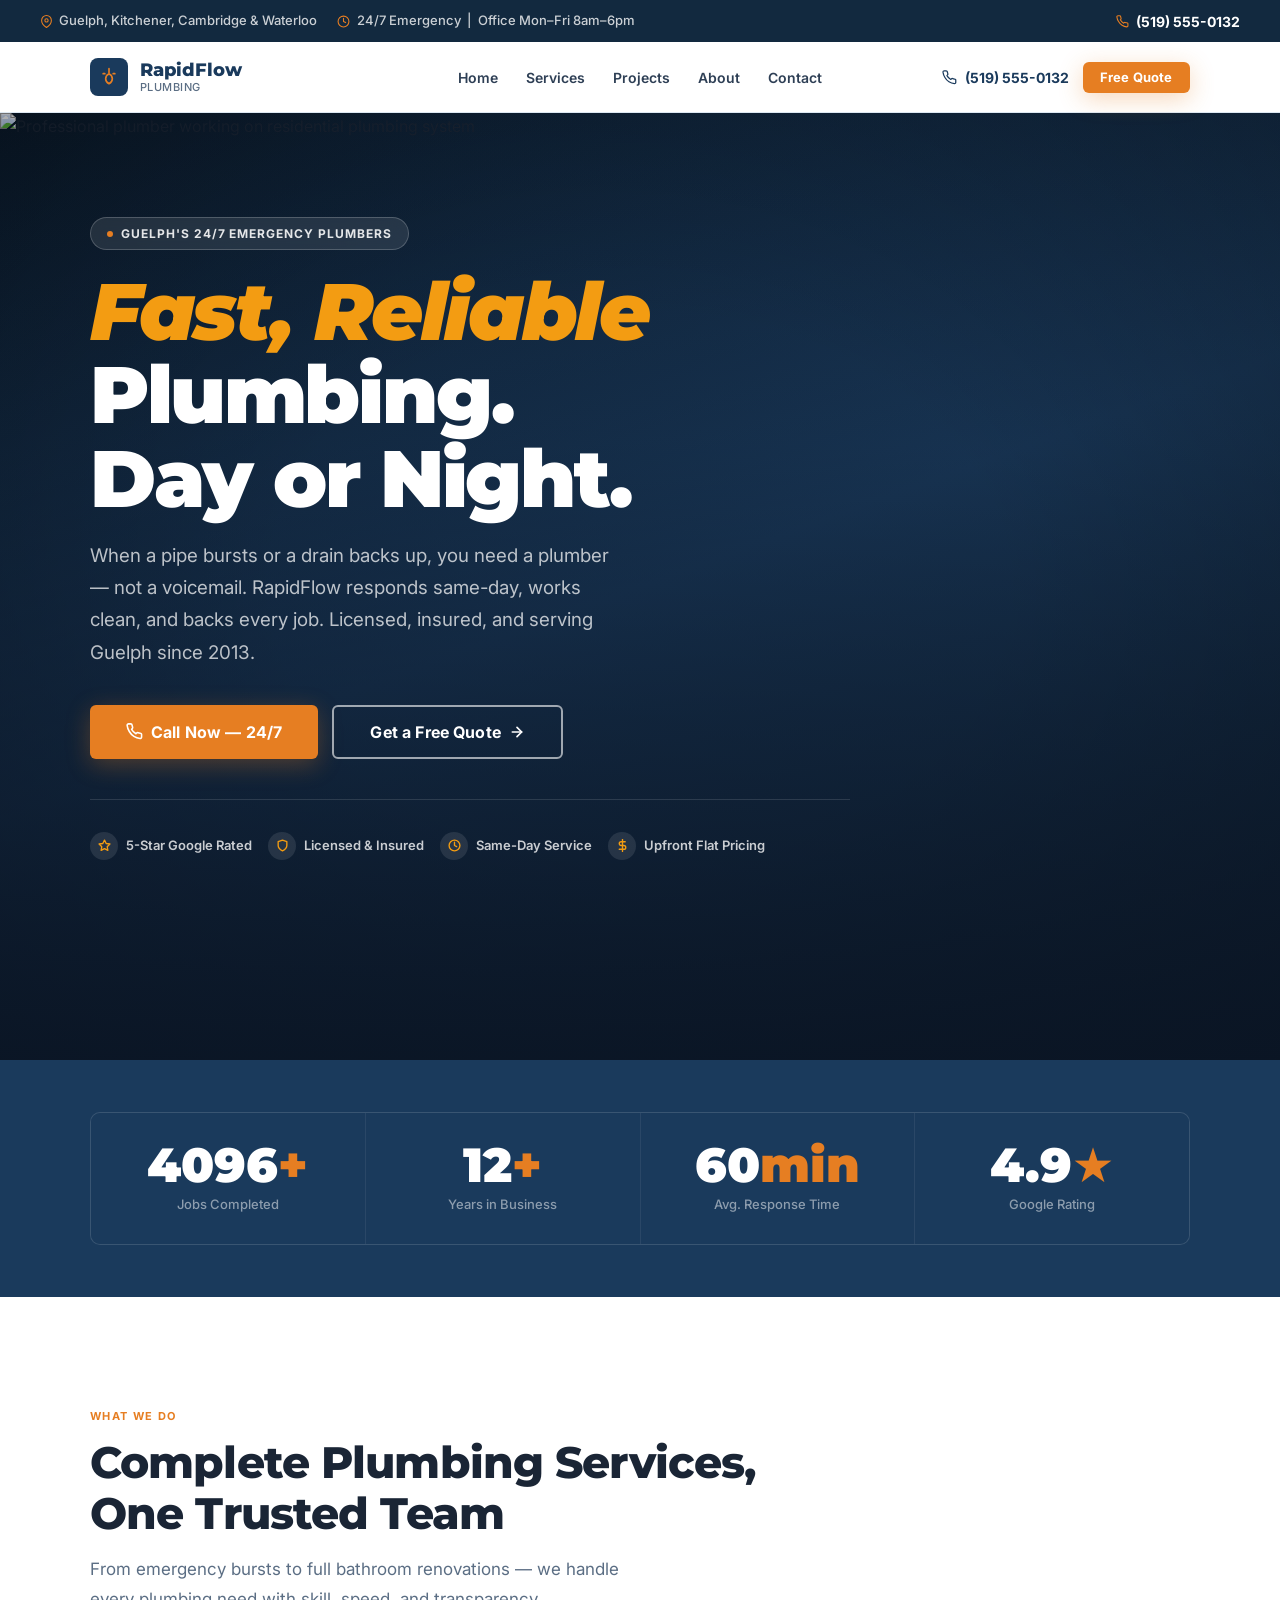
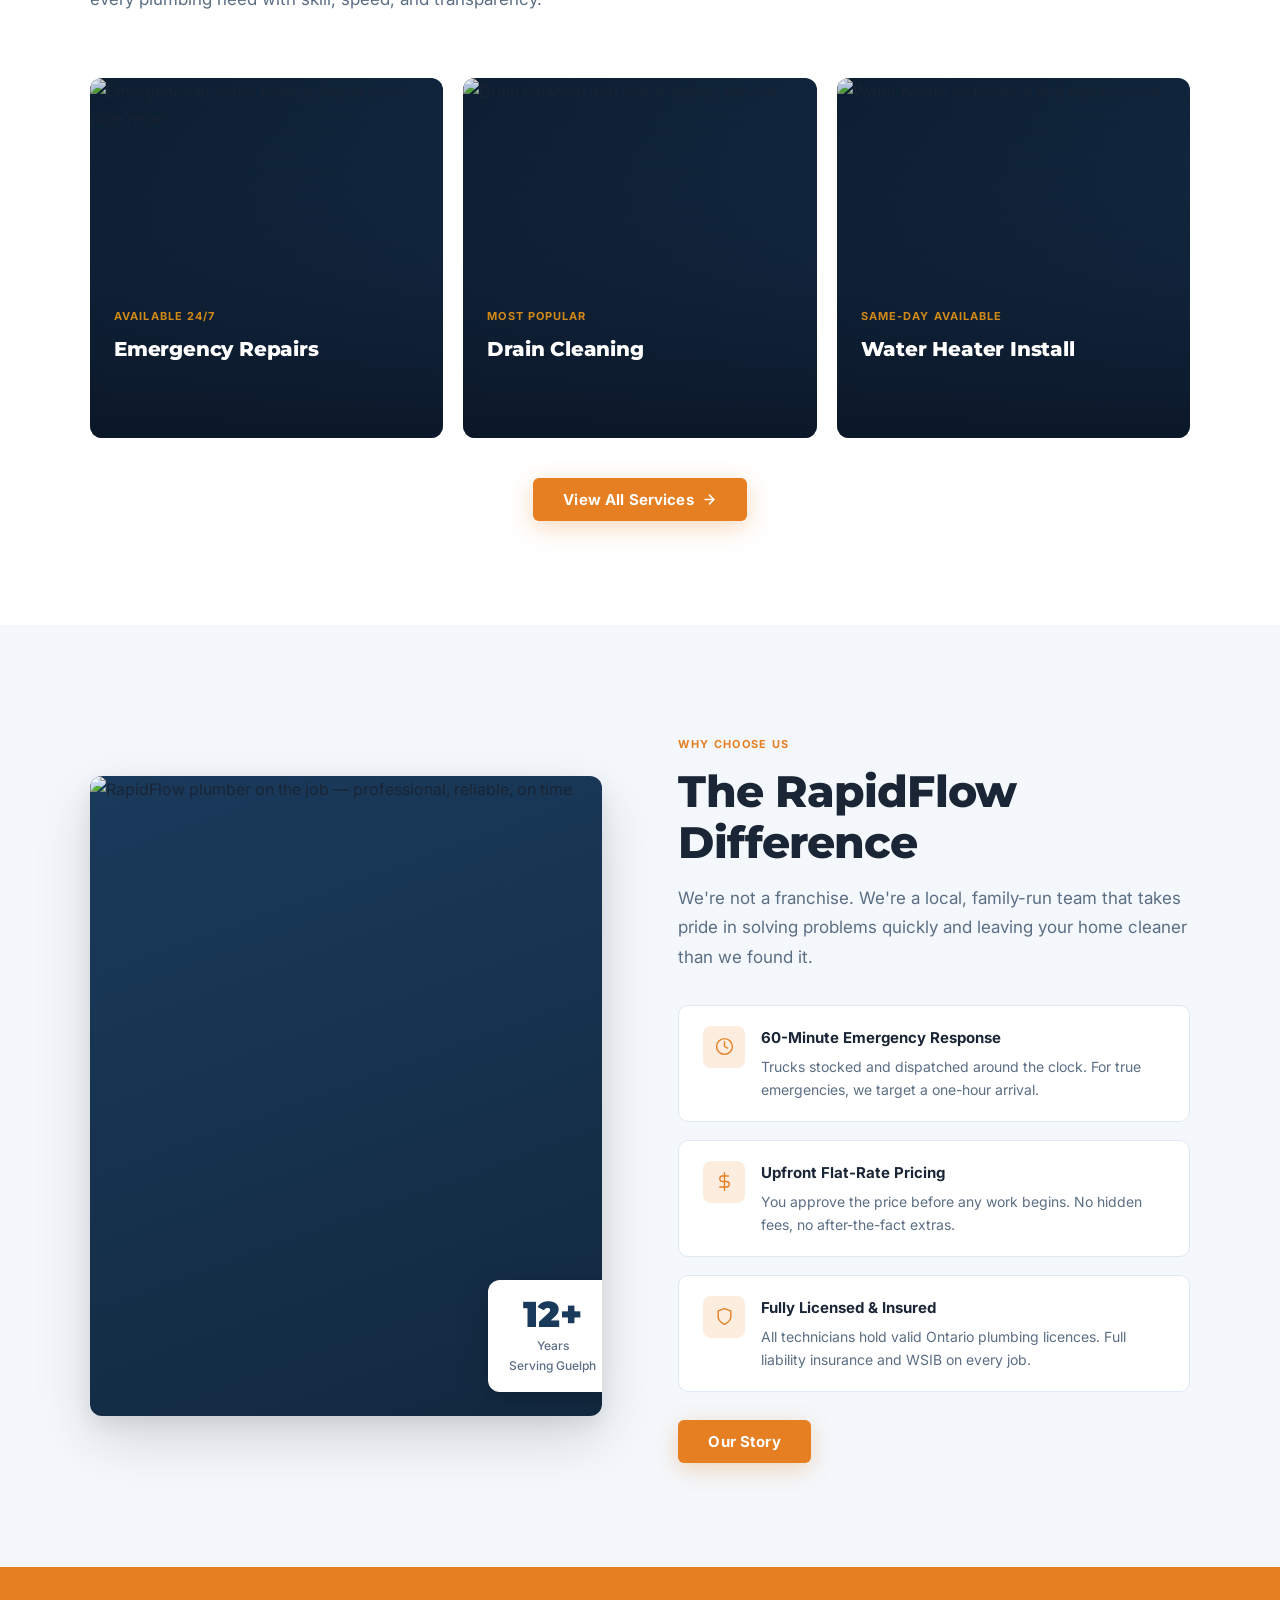
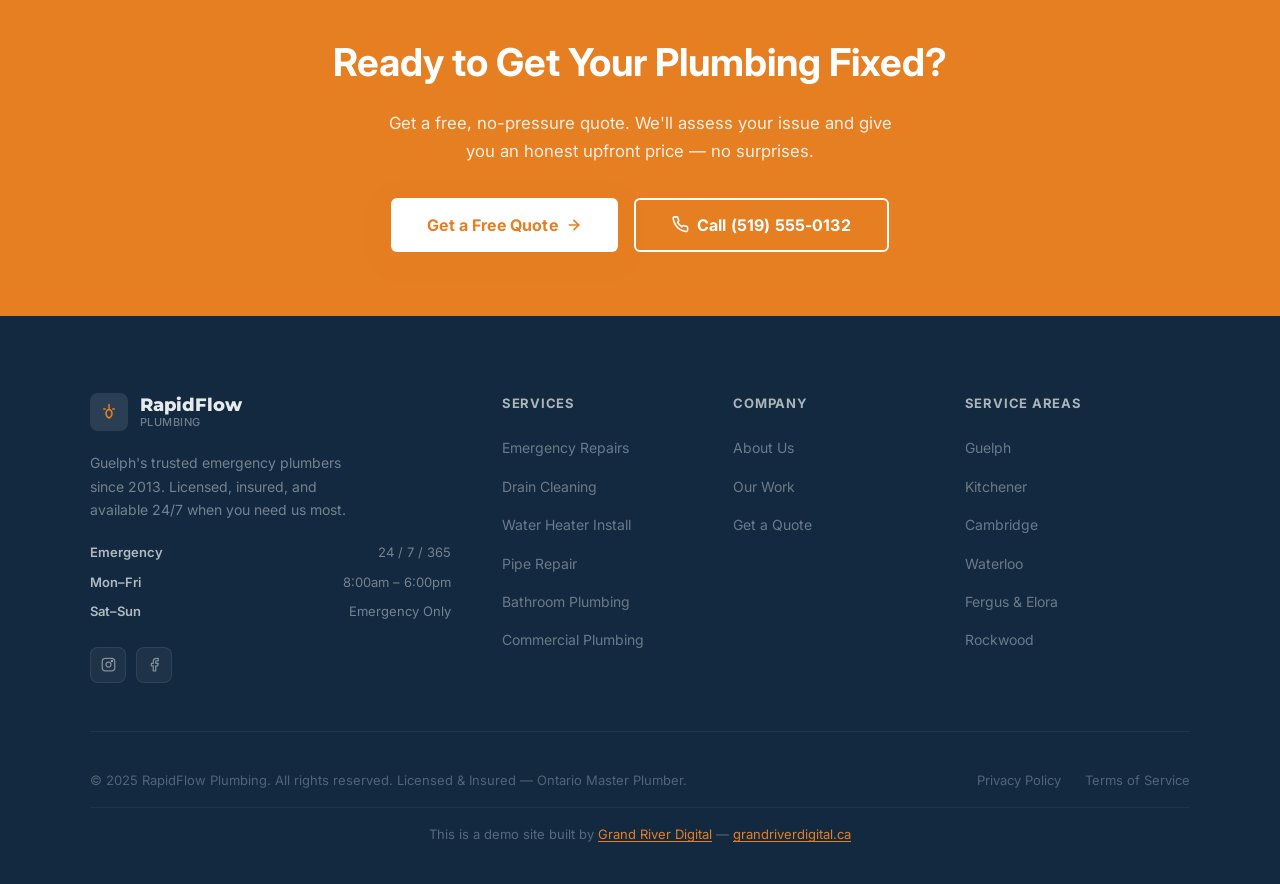
==== commit da78c4f4: "refactor: multi-page architecture — separate pages for services/about/gallery/contact" ====
--- a/index.html
+++ b/index.html
@@ -7,29 +7,19 @@
   <title>RapidFlow Plumbing | Guelph's 24/7 Emergency Plumbers</title>
   <meta name="description" content="RapidFlow Plumbing — 24/7 emergency plumbing, drain cleaning, water heater installation, and pipe repair across Guelph, Kitchener, Cambridge, and Waterloo. Licensed & insured since 2013." />
 
-  <!-- Preconnect for fonts -->
   <link rel="preconnect" href="https://fonts.googleapis.com">
   <link rel="preconnect" href="https://fonts.gstatic.com" crossorigin>
 
-  <!-- Image resilience: define before any <img onerror="imgFallback(this)"> so onerror fires even on fast loads -->
   <script>
-    var IMG_FALLBACK = 'data:image/svg+xml,%3Csvg xmlns=%22http://www.w3.org/2000/svg%22 width=%22800%22 height=%22600%22%3E%3ClinearGradient id=%22g%22 x1=%220%25%22 y1=%220%25%22 x2=%22100%25%22 y2=%22100%25%22%3E%3Cstop offset=%220%25%22 stop-color=%22%231a3a5c%22/%3E%3Cstop offset=%22100%25%22 stop-color=%22%2212293f%22/%3E%3C/linearGradient%3E%3Crect width=%22800%22 height=%22600%22 fill=%22url(%23g)%22/%3E%3Ccircle cx=%22400%22 cy=%22300%22 r=%2280%22 fill=%22rgba(230,126,34,0.18)%22/%3E%3Cpath d=%22M360 260 Q400 220 440 260 Q440 310 400 340 Q360 310 360 260Z%22 fill=%22rgba(255,255,255,0.08)%22/%3E%3C/svg%3E';
-    function imgFallback(img) {
-      img.onerror = null;
-      img.src = IMG_FALLBACK;
-      img.style.objectFit = 'cover';
-      var p = img.parentElement;
-      if (p) p.style.background = 'linear-gradient(135deg,#1a3a5c 0%,#12293f 100%)';
-    }
+    var IMG_FALLBACK = 'data:image/svg+xml,%3Csvg xmlns=%22http://www.w3.org/2000/svg%22 width=%22800%22 height=%22600%22%3E%3ClinearGradient id=%22g%22 x1=%220%25%22 y1=%220%25%22 x2=%22100%25%22 y2=%22100%25%22%3E%3Cstop offset=%220%25%22 stop-color=%22%231a3a5c%22/%3E%3Cstop offset=%22100%25%22 stop-color=%22%2212293f%22/%3E%3C/linearGradient%3E%3Crect width=%22800%22 height=%22600%22 fill=%22url(%23g)%22/%3E%3C/svg%3E';
+    function imgFallback(img) { img.onerror = null; img.src = IMG_FALLBACK; }
   </script>
 
   <link rel="stylesheet" href="styles.css" />
 </head>
 <body>
 
-<!-- ═══════════════════════════════════
-     TOP BAR
-═══════════════════════════════════ -->
+<!-- TOP BAR -->
 <div id="topbar">
   <div class="topbar-left">
     <div class="topbar-item">
@@ -47,12 +37,10 @@
   </a>
 </div>
 
-<!-- ═══════════════════════════════════
-     STICKY HEADER
-═══════════════════════════════════ -->
+<!-- STICKY HEADER -->
 <header id="hdr">
   <div class="wrap hdr-inner">
-    <a href="#" class="logo" aria-label="RapidFlow Plumbing — home">
+    <a href="/" class="logo" aria-label="RapidFlow Plumbing — home">
       <div class="logo-icon" aria-hidden="true">
         <svg width="20" height="20" viewBox="0 0 24 24" fill="none" stroke="currentColor" stroke-width="2" stroke-linecap="round" stroke-linejoin="round"><path d="M12 2v6m0 0c0 0-4 2-4 6s4 6 4 6 4-2 4-6-4-6-4-6z"/><path d="M5 8h2m10 0h2"/></svg>
       </div>
@@ -63,12 +51,11 @@
     </a>
 
     <nav class="desktop-nav" aria-label="Main navigation">
-      <a href="#services">Services</a>
-      <a href="#gallery">Gallery</a>
-      <a href="#why-us">Why Us</a>
-      <a href="#testimonials">Reviews</a>
-      <a href="#about">About</a>
-      <a href="#quote">Contact</a>
+      <a href="/">Home</a>
+      <a href="services/">Services</a>
+      <a href="projects/">Projects</a>
+      <a href="about/">About</a>
+      <a href="contact/">Contact</a>
     </nav>
 
     <div class="hdr-right">
@@ -76,7 +63,7 @@
         <svg width="15" height="15" viewBox="0 0 24 24" fill="none" stroke="currentColor" stroke-width="2" stroke-linecap="round" stroke-linejoin="round"><path d="M22 16.92v3a2 2 0 0 1-2.18 2 19.79 19.79 0 0 1-8.63-3.07A19.5 19.5 0 0 1 4.69 12 19.79 19.79 0 0 1 1.61 3.44 2 2 0 0 1 3.6 1.27h3a2 2 0 0 1 2 1.72 12.84 12.84 0 0 0 .7 2.81 2 2 0 0 1-.45 2.11L7.91 8.94a16 16 0 0 0 6.16 6.16l.94-.94a2 2 0 0 1 2.11-.45 12.84 12.84 0 0 0 2.81.7A2 2 0 0 1 22 16.92z"/></svg>
         (519) 555-0132
       </a>
-      <a href="#quote" class="btn btn-primary btn-sm">Free Quote</a>
+      <a href="contact/" class="btn btn-primary btn-sm">Free Quote</a>
       <button class="hamburger" id="hamburger" aria-label="Toggle menu" aria-expanded="false">
         <span></span><span></span><span></span>
       </button>
@@ -87,25 +74,22 @@
 <!-- Mobile Nav Overlay -->
 <div id="mobile-nav" role="dialog" aria-modal="true" aria-label="Mobile navigation">
   <nav>
-    <a href="#services" class="mobile-link">Services</a>
-    <a href="#gallery" class="mobile-link">Gallery</a>
-    <a href="#why-us" class="mobile-link">Why Us</a>
-    <a href="#testimonials" class="mobile-link">Reviews</a>
-    <a href="#about" class="mobile-link">About</a>
-    <a href="#quote" class="mobile-link">Contact</a>
+    <a href="/" class="mobile-link">Home</a>
+    <a href="services/" class="mobile-link">Services</a>
+    <a href="projects/" class="mobile-link">Projects</a>
+    <a href="about/" class="mobile-link">About</a>
+    <a href="contact/" class="mobile-link">Contact</a>
   </nav>
   <div class="mobile-nav-cta">
     <a href="tel:5195550132" class="btn btn-outline-dk btn-lg" style="justify-content:center">
       <svg width="17" height="17" viewBox="0 0 24 24" fill="none" stroke="currentColor" stroke-width="2" stroke-linecap="round" stroke-linejoin="round"><path d="M22 16.92v3a2 2 0 0 1-2.18 2 19.79 19.79 0 0 1-8.63-3.07A19.5 19.5 0 0 1 4.69 12 19.79 19.79 0 0 1 1.61 3.44 2 2 0 0 1 3.6 1.27h3a2 2 0 0 1 2 1.72 12.84 12.84 0 0 0 .7 2.81 2 2 0 0 1-.45 2.11L7.91 8.94a16 16 0 0 0 6.16 6.16l.94-.94a2 2 0 0 1 2.11-.45 12.84 12.84 0 0 0 2.81.7A2 2 0 0 1 22 16.92z"/></svg>
       (519) 555-0132
     </a>
-    <a href="#quote" class="btn btn-primary btn-lg" style="justify-content:center">Get a Free Quote</a>
+    <a href="contact/" class="btn btn-primary btn-lg" style="justify-content:center">Get a Free Quote</a>
   </div>
 </div>
 
-<!-- ═══════════════════════════════════
-     HERO
-═══════════════════════════════════ -->
+<!-- HERO -->
 <section id="hero" aria-labelledby="hero-h1">
   <div class="hero-bg">
     <img
@@ -132,34 +116,26 @@
             <svg width="17" height="17" viewBox="0 0 24 24" fill="none" stroke="currentColor" stroke-width="2.2" stroke-linecap="round" stroke-linejoin="round"><path d="M22 16.92v3a2 2 0 0 1-2.18 2 19.79 19.79 0 0 1-8.63-3.07A19.5 19.5 0 0 1 4.69 12 19.79 19.79 0 0 1 1.61 3.44 2 2 0 0 1 3.6 1.27h3a2 2 0 0 1 2 1.72 12.84 12.84 0 0 0 .7 2.81 2 2 0 0 1-.45 2.11L7.91 8.94a16 16 0 0 0 6.16 6.16l.94-.94a2 2 0 0 1 2.11-.45 12.84 12.84 0 0 0 2.81.7A2 2 0 0 1 22 16.92z"/></svg>
             Call Now — 24/7
           </a>
-          <a href="#quote" class="btn btn-outline btn-lg">
+          <a href="contact/" class="btn btn-outline btn-lg">
             Get a Free Quote
             <svg width="16" height="16" viewBox="0 0 24 24" fill="none" stroke="currentColor" stroke-width="2.5" stroke-linecap="round" stroke-linejoin="round"><line x1="5" y1="12" x2="19" y2="12"/><polyline points="12 5 19 12 12 19"/></svg>
           </a>
         </div>
         <div class="hero-badges" role="list" aria-label="Trust indicators">
           <div class="hero-badge" role="listitem">
-            <span class="badge-icon" aria-hidden="true">
-              <svg width="13" height="13" viewBox="0 0 24 24" fill="none" stroke="currentColor" stroke-width="2.5" stroke-linecap="round" stroke-linejoin="round"><polygon points="12 2 15.09 8.26 22 9.27 17 14.14 18.18 21.02 12 17.77 5.82 21.02 7 14.14 2 9.27 8.91 8.26 12 2"/></svg>
-            </span>
+            <span class="badge-icon" aria-hidden="true"><svg width="13" height="13" viewBox="0 0 24 24" fill="none" stroke="currentColor" stroke-width="2.5" stroke-linecap="round" stroke-linejoin="round"><polygon points="12 2 15.09 8.26 22 9.27 17 14.14 18.18 21.02 12 17.77 5.82 21.02 7 14.14 2 9.27 8.91 8.26 12 2"/></svg></span>
             5-Star Google Rated
           </div>
           <div class="hero-badge" role="listitem">
-            <span class="badge-icon" aria-hidden="true">
-              <svg width="13" height="13" viewBox="0 0 24 24" fill="none" stroke="currentColor" stroke-width="2.5" stroke-linecap="round" stroke-linejoin="round"><path d="M12 22s8-4 8-10V5l-8-3-8 3v7c0 6 8 10 8 10z"/></svg>
-            </span>
+            <span class="badge-icon" aria-hidden="true"><svg width="13" height="13" viewBox="0 0 24 24" fill="none" stroke="currentColor" stroke-width="2.5" stroke-linecap="round" stroke-linejoin="round"><path d="M12 22s8-4 8-10V5l-8-3-8 3v7c0 6 8 10 8 10z"/></svg></span>
             Licensed &amp; Insured
           </div>
           <div class="hero-badge" role="listitem">
-            <span class="badge-icon" aria-hidden="true">
-              <svg width="13" height="13" viewBox="0 0 24 24" fill="none" stroke="currentColor" stroke-width="2.5" stroke-linecap="round" stroke-linejoin="round"><circle cx="12" cy="12" r="10"/><polyline points="12 6 12 12 16 14"/></svg>
-            </span>
+            <span class="badge-icon" aria-hidden="true"><svg width="13" height="13" viewBox="0 0 24 24" fill="none" stroke="currentColor" stroke-width="2.5" stroke-linecap="round" stroke-linejoin="round"><circle cx="12" cy="12" r="10"/><polyline points="12 6 12 12 16 14"/></svg></span>
             Same-Day Service
           </div>
           <div class="hero-badge" role="listitem">
-            <span class="badge-icon" aria-hidden="true">
-              <svg width="13" height="13" viewBox="0 0 24 24" fill="none" stroke="currentColor" stroke-width="2.5" stroke-linecap="round" stroke-linejoin="round"><line x1="12" y1="1" x2="12" y2="23"/><path d="M17 5H9.5a3.5 3.5 0 0 0 0 7h5a3.5 3.5 0 0 1 0 7H6"/></svg>
-            </span>
+            <span class="badge-icon" aria-hidden="true"><svg width="13" height="13" viewBox="0 0 24 24" fill="none" stroke="currentColor" stroke-width="2.5" stroke-linecap="round" stroke-linejoin="round"><line x1="12" y1="1" x2="12" y2="23"/><path d="M17 5H9.5a3.5 3.5 0 0 0 0 7h5a3.5 3.5 0 0 1 0 7H6"/></svg></span>
             Upfront Flat Pricing
           </div>
         </div>
@@ -168,9 +144,7 @@
   </div>
 </section>
 
-<!-- ═══════════════════════════════════
-     STATS STRIP
-═══════════════════════════════════ -->
+<!-- STATS STRIP -->
 <div id="stats" aria-label="Business statistics">
   <div class="wrap">
     <div class="stats-row">
@@ -194,10 +168,8 @@
   </div>
 </div>
 
-<!-- ═══════════════════════════════════
-     SERVICES
-═══════════════════════════════════ -->
-<section id="services" aria-labelledby="svc-title">
+<!-- SERVICES OVERVIEW -->
+<section id="services-overview" aria-labelledby="svc-title">
   <div class="wrap">
     <div class="section-head">
       <div class="eyebrow sr">What We Do</div>
@@ -212,10 +184,10 @@
           <div class="service-tag">Available 24/7</div>
           <h3>Emergency Repairs</h3>
           <p class="service-desc">Burst pipes, major leaks, no hot water, sewage backup — we answer every call and dispatch within the hour. No overtime charges.</p>
-          <span class="service-arrow">
+          <a href="contact/" class="service-arrow">
             Get help now
             <svg width="13" height="13" viewBox="0 0 24 24" fill="none" stroke="currentColor" stroke-width="2.5" stroke-linecap="round" stroke-linejoin="round"><line x1="5" y1="12" x2="19" y2="12"/><polyline points="12 5 19 12 12 19"/></svg>
-          </span>
+          </a>
         </div>
       </div>
 
@@ -225,7 +197,7 @@
           <div class="service-tag">Most Popular</div>
           <h3>Drain Cleaning</h3>
           <p class="service-desc">Slow drains, blockages, and root intrusion cleared fast. We use professional-grade snaking and hydro-jetting to fully clear the line.</p>
-          <span class="service-arrow">Learn more <svg width="13" height="13" viewBox="0 0 24 24" fill="none" stroke="currentColor" stroke-width="2.5" stroke-linecap="round" stroke-linejoin="round"><line x1="5" y1="12" x2="19" y2="12"/><polyline points="12 5 19 12 12 19"/></svg></span>
+          <a href="services/" class="service-arrow">Learn more <svg width="13" height="13" viewBox="0 0 24 24" fill="none" stroke="currentColor" stroke-width="2.5" stroke-linecap="round" stroke-linejoin="round"><line x1="5" y1="12" x2="19" y2="12"/><polyline points="12 5 19 12 12 19"/></svg></a>
         </div>
       </div>
 
@@ -235,107 +207,21 @@
           <div class="service-tag">Same-Day Available</div>
           <h3>Water Heater Install</h3>
           <p class="service-desc">Tank and tankless water heater supply, removal, and installation. We work with all major brands and pull permits where required.</p>
-          <span class="service-arrow">Learn more <svg width="13" height="13" viewBox="0 0 24 24" fill="none" stroke="currentColor" stroke-width="2.5" stroke-linecap="round" stroke-linejoin="round"><line x1="5" y1="12" x2="19" y2="12"/><polyline points="12 5 19 12 12 19"/></svg></span>
-        </div>
-      </div>
-
-      <div class="service-card sr d2">
-        <img src="https://images.pexels.com/photos/6780788/pexels-photo-6780788.jpeg?auto=compress&cs=tinysrgb&w=800&h=534&dpr=1" alt="Pipe repair and replacement service" loading="lazy" onerror="imgFallback(this)">
-        <div class="service-body">
-          <div class="service-tag">Residential &amp; Commercial</div>
-          <h3>Pipe Repair</h3>
-          <p class="service-desc">Leaking joints, corroded lines, frozen pipes, and full re-piping projects. Minimal wall disruption wherever possible.</p>
-          <span class="service-arrow">Learn more <svg width="13" height="13" viewBox="0 0 24 24" fill="none" stroke="currentColor" stroke-width="2.5" stroke-linecap="round" stroke-linejoin="round"><line x1="5" y1="12" x2="19" y2="12"/><polyline points="12 5 19 12 12 19"/></svg></span>
-        </div>
-      </div>
-
-      <div class="service-card sr d3">
-        <img src="https://images.pexels.com/photos/1454804/pexels-photo-1454804.jpeg?auto=compress&cs=tinysrgb&w=800&h=534&dpr=1" alt="Bathroom plumbing renovation and fixture installation" loading="lazy" onerror="imgFallback(this)">
-        <div class="service-body">
-          <div class="service-tag">Renovations</div>
-          <h3>Bathroom Plumbing</h3>
-          <p class="service-desc">Toilet installation, shower and tub rough-in, vanity hookups, and full bathroom plumbing for renovation projects of any scale.</p>
-          <span class="service-arrow">Learn more <svg width="13" height="13" viewBox="0 0 24 24" fill="none" stroke="currentColor" stroke-width="2.5" stroke-linecap="round" stroke-linejoin="round"><line x1="5" y1="12" x2="19" y2="12"/><polyline points="12 5 19 12 12 19"/></svg></span>
-        </div>
-      </div>
-
-      <div class="service-card sr d4">
-        <img src="https://images.pexels.com/photos/8486944/pexels-photo-8486944.jpeg?auto=compress&cs=tinysrgb&w=800&h=534&dpr=1" alt="Commercial plumbing installation and maintenance" loading="lazy" onerror="imgFallback(this)">
-        <div class="service-body">
-          <div class="service-tag">Business Ready</div>
-          <h3>Commercial Plumbing</h3>
-          <p class="service-desc">Restaurants, office buildings, retail spaces, and multi-unit properties. Scheduled maintenance programs and 24/7 emergency coverage.</p>
-          <span class="service-arrow">Learn more <svg width="13" height="13" viewBox="0 0 24 24" fill="none" stroke="currentColor" stroke-width="2.5" stroke-linecap="round" stroke-linejoin="round"><line x1="5" y1="12" x2="19" y2="12"/><polyline points="12 5 19 12 12 19"/></svg></span>
-        </div>
-      </div>
-
-    </div>
-  </div>
-</section>
-
-<!-- ═══════════════════════════════════
-     GALLERY
-═══════════════════════════════════ -->
-<section id="gallery" aria-labelledby="gal-title">
-  <div class="wrap">
-    <div class="section-head">
-      <div class="eyebrow sr">Our Work</div>
-      <h2 class="section-title sr d1" id="gal-title">Recent Jobs</h2>
-      <p class="section-sub cx sr d2">Every photo is a real job, a real homeowner, a real problem solved right.</p>
-    </div>
-
-    <div class="gallery-grid" id="gallery-grid" role="list">
-      <div class="gallery-item featured sr" data-src="https://images.pexels.com/photos/8486944/pexels-photo-8486944.jpeg?auto=compress&cs=tinysrgb&w=1200&h=800&dpr=1" data-caption="Full Plumbing Rough-In — Guelph Residential" role="listitem">
-        <img src="https://images.pexels.com/photos/8486944/pexels-photo-8486944.jpeg?auto=compress&cs=tinysrgb&w=900&h=600&dpr=1" alt="Professional plumber completing a residential rough-in job" loading="lazy" onerror="imgFallback(this)">
-        <div class="gallery-overlay"><span class="gallery-label">Residential Rough-In</span></div>
-        <div class="gallery-zoom" aria-hidden="true">
-          <svg width="15" height="15" viewBox="0 0 24 24" fill="none" stroke="currentColor" stroke-width="2" stroke-linecap="round" stroke-linejoin="round"><circle cx="11" cy="11" r="8"/><line x1="21" y1="21" x2="16.65" y2="16.65"/></svg>
-        </div>
-      </div>
-
-      <div class="gallery-item sr d1" data-src="https://images.pexels.com/photos/6539566/pexels-photo-6539566.jpeg?auto=compress&cs=tinysrgb&w=900&h=600&dpr=1" data-caption="Emergency Pipe Repair — Cambridge" role="listitem">
-        <img src="https://images.pexels.com/photos/6539566/pexels-photo-6539566.jpeg?auto=compress&cs=tinysrgb&w=700&h=467&dpr=1" alt="Plumber repairing burst pipe emergency repair" loading="lazy" onerror="imgFallback(this)">
-        <div class="gallery-overlay"><span class="gallery-label">Emergency Repair</span></div>
-        <div class="gallery-zoom" aria-hidden="true"><svg width="15" height="15" viewBox="0 0 24 24" fill="none" stroke="currentColor" stroke-width="2" stroke-linecap="round" stroke-linejoin="round"><circle cx="11" cy="11" r="8"/><line x1="21" y1="21" x2="16.65" y2="16.65"/></svg></div>
-      </div>
-
-      <div class="gallery-item sr d2" data-src="https://images.pexels.com/photos/8486972/pexels-photo-8486972.jpeg?auto=compress&cs=tinysrgb&w=900&h=600&dpr=1" data-caption="Tankless Water Heater Install — Kitchener" role="listitem">
-        <img src="https://images.pexels.com/photos/8486972/pexels-photo-8486972.jpeg?auto=compress&cs=tinysrgb&w=700&h=467&dpr=1" alt="New tankless water heater installation in utility room" loading="lazy" onerror="imgFallback(this)">
-        <div class="gallery-overlay"><span class="gallery-label">Water Heater Install</span></div>
-        <div class="gallery-zoom" aria-hidden="true"><svg width="15" height="15" viewBox="0 0 24 24" fill="none" stroke="currentColor" stroke-width="2" stroke-linecap="round" stroke-linejoin="round"><circle cx="11" cy="11" r="8"/><line x1="21" y1="21" x2="16.65" y2="16.65"/></svg></div>
-      </div>
-
-      <div class="gallery-item wide sr d1" data-src="https://images.pexels.com/photos/6780788/pexels-photo-6780788.jpeg?auto=compress&cs=tinysrgb&w=1200&h=800&dpr=1" data-caption="Full Re-Pipe — Waterloo Residential" role="listitem">
-        <img src="https://images.pexels.com/photos/6780788/pexels-photo-6780788.jpeg?auto=compress&cs=tinysrgb&w=900&h=600&dpr=1" alt="Full residential re-pipe replacement project" loading="lazy" onerror="imgFallback(this)">
-        <div class="gallery-overlay"><span class="gallery-label">Full Re-Pipe</span></div>
-        <div class="gallery-zoom" aria-hidden="true"><svg width="15" height="15" viewBox="0 0 24 24" fill="none" stroke="currentColor" stroke-width="2" stroke-linecap="round" stroke-linejoin="round"><circle cx="11" cy="11" r="8"/><line x1="21" y1="21" x2="16.65" y2="16.65"/></svg></div>
-      </div>
-
-      <div class="gallery-item sr d2" data-src="https://images.pexels.com/photos/1454804/pexels-photo-1454804.jpeg?auto=compress&cs=tinysrgb&w=900&h=600&dpr=1" data-caption="Bathroom Renovation Plumbing — Guelph" role="listitem">
-        <img src="https://images.pexels.com/photos/1454804/pexels-photo-1454804.jpeg?auto=compress&cs=tinysrgb&w=700&h=467&dpr=1" alt="New bathroom plumbing fixtures and vanity installation" loading="lazy" onerror="imgFallback(this)">
-        <div class="gallery-overlay"><span class="gallery-label">Bathroom Reno</span></div>
-        <div class="gallery-zoom" aria-hidden="true"><svg width="15" height="15" viewBox="0 0 24 24" fill="none" stroke="currentColor" stroke-width="2" stroke-linecap="round" stroke-linejoin="round"><circle cx="11" cy="11" r="8"/><line x1="21" y1="21" x2="16.65" y2="16.65"/></svg></div>
-      </div>
-
-      <div class="gallery-item sr d3" data-src="https://images.pexels.com/photos/2556/technology-tools-power-supply-tube.jpg?auto=compress&cs=tinysrgb&w=900&h=600&dpr=1" data-caption="Drain Cleaning &amp; Hydro-Jetting — Fergus" role="listitem">
-        <img src="https://images.pexels.com/photos/2556/technology-tools-power-supply-tube.jpg?auto=compress&cs=tinysrgb&w=700&h=467&dpr=1" alt="Professional drain cleaning and hydro-jetting service" loading="lazy" onerror="imgFallback(this)">
-        <div class="gallery-overlay"><span class="gallery-label">Drain Cleaning</span></div>
-        <div class="gallery-zoom" aria-hidden="true"><svg width="15" height="15" viewBox="0 0 24 24" fill="none" stroke="currentColor" stroke-width="2" stroke-linecap="round" stroke-linejoin="round"><circle cx="11" cy="11" r="8"/><line x1="21" y1="21" x2="16.65" y2="16.65"/></svg></div>
-      </div>
-    </div>
-
-    <div class="gallery-cta sr">
-      <a href="#quote" class="btn btn-primary">
-        Book a Service
+          <a href="services/" class="service-arrow">Learn more <svg width="13" height="13" viewBox="0 0 24 24" fill="none" stroke="currentColor" stroke-width="2.5" stroke-linecap="round" stroke-linejoin="round"><line x1="5" y1="12" x2="19" y2="12"/><polyline points="12 5 19 12 12 19"/></svg></a>
+        </div>
+      </div>
+
+    </div>
+    <div class="gallery-cta sr" style="margin-top:2.5rem">
+      <a href="services/" class="btn btn-primary">
+        View All Services
         <svg width="15" height="15" viewBox="0 0 24 24" fill="none" stroke="currentColor" stroke-width="2.5" stroke-linecap="round" stroke-linejoin="round"><line x1="5" y1="12" x2="19" y2="12"/><polyline points="12 5 19 12 12 19"/></svg>
       </a>
     </div>
   </div>
 </section>
 
-<!-- ═══════════════════════════════════
-     WHY CHOOSE US
-═══════════════════════════════════ -->
+<!-- WHY CHOOSE US (brief) -->
 <section id="why-us" aria-labelledby="why-title">
   <div class="wrap">
     <div class="why-grid">
@@ -357,309 +243,50 @@
         </p>
         <div class="why-benefits">
           <div class="why-benefit sr d1">
-            <div class="why-benefit-icon" aria-hidden="true">
-              <svg width="19" height="19" viewBox="0 0 24 24" fill="none" stroke="currentColor" stroke-width="1.75" stroke-linecap="round" stroke-linejoin="round"><circle cx="12" cy="12" r="10"/><polyline points="12 6 12 12 16 14"/></svg>
-            </div>
-            <div>
-              <h4>60-Minute Emergency Response</h4>
-              <p>Our trucks are stocked and dispatched around the clock. For true emergencies, we target a one-hour arrival — and we mean it.</p>
-            </div>
+            <div class="why-benefit-icon" aria-hidden="true"><svg width="19" height="19" viewBox="0 0 24 24" fill="none" stroke="currentColor" stroke-width="1.75" stroke-linecap="round" stroke-linejoin="round"><circle cx="12" cy="12" r="10"/><polyline points="12 6 12 12 16 14"/></svg></div>
+            <div><h4>60-Minute Emergency Response</h4><p>Trucks stocked and dispatched around the clock. For true emergencies, we target a one-hour arrival.</p></div>
           </div>
           <div class="why-benefit sr d2">
-            <div class="why-benefit-icon" aria-hidden="true">
-              <svg width="19" height="19" viewBox="0 0 24 24" fill="none" stroke="currentColor" stroke-width="1.75" stroke-linecap="round" stroke-linejoin="round"><line x1="12" y1="1" x2="12" y2="23"/><path d="M17 5H9.5a3.5 3.5 0 0 0 0 7h5a3.5 3.5 0 0 1 0 7H6"/></svg>
-            </div>
-            <div>
-              <h4>Upfront Flat-Rate Pricing</h4>
-              <p>You approve the price before any work begins. No hidden fees, no after-the-fact extras. The number we quote is the number you pay.</p>
-            </div>
+            <div class="why-benefit-icon" aria-hidden="true"><svg width="19" height="19" viewBox="0 0 24 24" fill="none" stroke="currentColor" stroke-width="1.75" stroke-linecap="round" stroke-linejoin="round"><line x1="12" y1="1" x2="12" y2="23"/><path d="M17 5H9.5a3.5 3.5 0 0 0 0 7h5a3.5 3.5 0 0 1 0 7H6"/></svg></div>
+            <div><h4>Upfront Flat-Rate Pricing</h4><p>You approve the price before any work begins. No hidden fees, no after-the-fact extras.</p></div>
           </div>
           <div class="why-benefit sr d3">
-            <div class="why-benefit-icon" aria-hidden="true">
-              <svg width="19" height="19" viewBox="0 0 24 24" fill="none" stroke="currentColor" stroke-width="1.75" stroke-linecap="round" stroke-linejoin="round"><path d="M12 22s8-4 8-10V5l-8-3-8 3v7c0 6 8 10 8 10z"/></svg>
-            </div>
-            <div>
-              <h4>Fully Licensed &amp; Insured</h4>
-              <p>All technicians hold valid Ontario plumbing licences. Full liability insurance and WSIB coverage on every job, every time.</p>
-            </div>
-          </div>
-          <div class="why-benefit sr d4">
-            <div class="why-benefit-icon" aria-hidden="true">
-              <svg width="19" height="19" viewBox="0 0 24 24" fill="none" stroke="currentColor" stroke-width="1.75" stroke-linecap="round" stroke-linejoin="round"><polyline points="20 6 9 17 4 12"/></svg>
-            </div>
-            <div>
-              <h4>Clean, Respectful Service</h4>
-              <p>Shoe covers, drop cloths, and a thorough cleanup before we leave. We treat your home the way we'd want ours treated.</p>
-            </div>
-          </div>
+            <div class="why-benefit-icon" aria-hidden="true"><svg width="19" height="19" viewBox="0 0 24 24" fill="none" stroke="currentColor" stroke-width="1.75" stroke-linecap="round" stroke-linejoin="round"><path d="M12 22s8-4 8-10V5l-8-3-8 3v7c0 6 8 10 8 10z"/></svg></div>
+            <div><h4>Fully Licensed &amp; Insured</h4><p>All technicians hold valid Ontario plumbing licences. Full liability insurance and WSIB on every job.</p></div>
+          </div>
+        </div>
+        <div style="margin-top:1.75rem" class="sr d4">
+          <a href="about/" class="btn btn-primary">Our Story</a>
         </div>
       </div>
     </div>
   </div>
 </section>
 
-<!-- ═══════════════════════════════════
-     TESTIMONIALS
-═══════════════════════════════════ -->
-<section id="testimonials" aria-labelledby="test-title">
-  <div class="wrap">
-    <div style="display:flex; justify-content:space-between; align-items:flex-end; flex-wrap:wrap; gap:1.5rem; margin-bottom: 2.5rem;">
-      <div class="testimonials-intro">
-        <div class="eyebrow lt sr">Client Reviews</div>
-        <h2 class="section-title lt sr d1" id="test-title">What Our Clients Say</h2>
-        <div class="rating-display sr d2">
-          <div class="stars" aria-label="5 star rating">★★★★★</div>
-          <div class="rating-text">4.9 · 300+ verified reviews · Google</div>
-        </div>
-      </div>
-      <div class="carousel-controls sr d1">
-        <button class="carousel-btn" id="prev-btn" aria-label="Previous testimonials">
-          <svg width="18" height="18" viewBox="0 0 24 24" fill="none" stroke="currentColor" stroke-width="2.5" stroke-linecap="round" stroke-linejoin="round"><polyline points="15 18 9 12 15 6"/></svg>
-        </button>
-        <div class="carousel-dots" id="carousel-dots" role="tablist"></div>
-        <button class="carousel-btn" id="next-btn" aria-label="Next testimonials">
-          <svg width="18" height="18" viewBox="0 0 24 24" fill="none" stroke="currentColor" stroke-width="2.5" stroke-linecap="round" stroke-linejoin="round"><polyline points="9 18 15 12 9 6"/></svg>
-        </button>
-      </div>
-    </div>
-    <div class="carousel-wrap">
-      <div class="carousel-track-outer">
-        <div class="carousel-track" id="carousel-track">
-
-          <div class="testimonial-card">
-            <div class="t-quote">"</div>
-            <div class="t-stars">★★★★★</div>
-            <p class="t-text">Called RapidFlow at 11pm on a Sunday when our basement started flooding from a burst pipe. The tech was at our door in under an hour and had everything fixed within two hours. Absolute lifesavers. Cannot recommend enough.</p>
-            <div class="t-author">
-              <div class="t-avatar" aria-hidden="true">K</div>
-              <div>
-                <div class="t-name">Karen &amp; Tom B.</div>
-                <div class="t-loc">Guelph · Google · 2 weeks ago</div>
-              </div>
-            </div>
-          </div>
-
-          <div class="testimonial-card">
-            <div class="t-quote">"</div>
-            <div class="t-stars">★★★★★</div>
-            <p class="t-text">Used three different plumbers over the years. RapidFlow is in a different league. Showed up on time, gave me a real price upfront, and the work was immaculate. The drain has been totally clear for six months now.</p>
-            <div class="t-author">
-              <div class="t-avatar" aria-hidden="true">D</div>
-              <div>
-                <div class="t-name">Derek M.</div>
-                <div class="t-loc">Kitchener · Google · 1 month ago</div>
-              </div>
-            </div>
-          </div>
-
-          <div class="testimonial-card">
-            <div class="t-quote">"</div>
-            <div class="t-stars">★★★★★</div>
-            <p class="t-text">They replaced our 15-year-old water heater with a tankless unit in one afternoon. The install was clean, they walked me through the new system, and they took the old unit away. Great value and great people.</p>
-            <div class="t-author">
-              <div class="t-avatar" aria-hidden="true">P</div>
-              <div>
-                <div class="t-name">Priya S.</div>
-                <div class="t-loc">Waterloo · Google · 3 weeks ago</div>
-              </div>
-            </div>
-          </div>
-
-          <div class="testimonial-card">
-            <div class="t-quote">"</div>
-            <div class="t-stars">★★★★★</div>
-            <p class="t-text">RapidFlow handled the full plumbing rough-in for our basement renovation. Professional from start to finish — pulled the permits, passed inspection first try, and finished a day ahead of schedule. My contractor was impressed.</p>
-            <div class="t-author">
-              <div class="t-avatar" aria-hidden="true">J</div>
-              <div>
-                <div class="t-name">James W.</div>
-                <div class="t-loc">Cambridge · Google · 5 weeks ago</div>
-              </div>
-            </div>
-          </div>
-
-          <div class="testimonial-card">
-            <div class="t-quote">"</div>
-            <div class="t-stars">★★★★★</div>
-            <p class="t-text">As a property manager I've worked with a lot of plumbers. RapidFlow is who I call for everything now — commercial and residential. They're reliable, their invoicing is clean, and they actually show up when they say they will.</p>
-            <div class="t-author">
-              <div class="t-avatar" aria-hidden="true">R</div>
-              <div>
-                <div class="t-name">Rachel O.</div>
-                <div class="t-loc">Guelph · Google · 2 months ago</div>
-              </div>
-            </div>
-          </div>
-
-        </div><!-- /track -->
-      </div><!-- /track-outer -->
-    </div><!-- /carousel-wrap -->
+<!-- CTA BAND -->
+<section id="quote-band" style="background:var(--accent,#e67e22);padding:4rem 0;">
+  <div class="wrap" style="text-align:center;">
+    <h2 style="color:#fff;font-size:clamp(1.6rem,4vw,2.4rem);margin-bottom:1rem;">Ready to Get Your Plumbing Fixed?</h2>
+    <p style="color:rgba(255,255,255,.88);font-size:1.05rem;margin-bottom:2rem;max-width:520px;margin-left:auto;margin-right:auto;">Get a free, no-pressure quote. We'll assess your issue and give you an honest upfront price — no surprises.</p>
+    <div style="display:flex;gap:1rem;justify-content:center;flex-wrap:wrap;">
+      <a href="contact/" class="btn btn-primary btn-lg" style="background:#fff;color:var(--accent,#e67e22);">
+        Get a Free Quote
+        <svg width="16" height="16" viewBox="0 0 24 24" fill="none" stroke="currentColor" stroke-width="2.5" stroke-linecap="round" stroke-linejoin="round"><line x1="5" y1="12" x2="19" y2="12"/><polyline points="12 5 19 12 12 19"/></svg>
+      </a>
+      <a href="tel:5195550132" class="btn btn-outline btn-lg" style="border-color:#fff;color:#fff;">
+        <svg width="17" height="17" viewBox="0 0 24 24" fill="none" stroke="currentColor" stroke-width="2.2" stroke-linecap="round" stroke-linejoin="round"><path d="M22 16.92v3a2 2 0 0 1-2.18 2 19.79 19.79 0 0 1-8.63-3.07A19.5 19.5 0 0 1 4.69 12 19.79 19.79 0 0 1 1.61 3.44 2 2 0 0 1 3.6 1.27h3a2 2 0 0 1 2 1.72 12.84 12.84 0 0 0 .7 2.81 2 2 0 0 1-.45 2.11L7.91 8.94a16 16 0 0 0 6.16 6.16l.94-.94a2 2 0 0 1 2.11-.45 12.84 12.84 0 0 0 2.81.7A2 2 0 0 1 22 16.92z"/></svg>
+        Call (519) 555-0132
+      </a>
+    </div>
   </div>
 </section>
 
-<!-- ═══════════════════════════════════
-     ABOUT
-═══════════════════════════════════ -->
-<section id="about" aria-labelledby="about-title">
-  <div class="wrap">
-    <div class="about-grid">
-      <div class="about-img-stack sr">
-        <div class="about-img-main">
-          <img
-            src="https://images.pexels.com/photos/8486944/pexels-photo-8486944.jpeg?auto=compress&cs=tinysrgb&w=800&h=600&dpr=1"
-            alt="RapidFlow Plumbing team at work on a residential job"
-            loading="lazy" onerror="imgFallback(this)">
-        </div>
-        <div class="about-img-accent">
-          <img
-            src="https://images.pexels.com/photos/6539566/pexels-photo-6539566.jpeg?auto=compress&cs=tinysrgb&w=400&h=400&dpr=1"
-            alt="Close-up of plumber completing a careful repair"
-            loading="lazy" onerror="imgFallback(this)">
-        </div>
-      </div>
-      <div>
-        <div class="eyebrow sr">Our Story</div>
-        <h2 class="section-title sr d1" id="about-title">Guelph's Plumber Since 2013</h2>
-        <p class="sr d2" style="font-size:1rem;color:var(--text-lt);line-height:1.78;margin-bottom:1.25rem">
-          RapidFlow started as a one-truck operation with a simple promise: answer the phone, show up on time, and do the job right. Twelve years and thousands of satisfied customers later, that promise hasn't changed.
-        </p>
-        <p class="sr d2" style="font-size:1rem;color:var(--text-lt);line-height:1.78;margin-bottom:1.5rem">
-          Today we're a team of licensed plumbers covering Guelph, Kitchener, Cambridge, Waterloo, Fergus, Elora, and Rockwood. But we're still locally owned, still personally accountable, and still the plumber your neighbours call first.
-        </p>
-        <div class="about-values sr d3">
-          <div class="about-value">
-            <div class="about-value-dot"></div>
-            <p><strong>Locally owned and operated.</strong> You deal with the people who do the work — no call centres, no runaround.</p>
-          </div>
-          <div class="about-value">
-            <div class="about-value-dot"></div>
-            <p><strong>Licensed Ontario plumbers.</strong> Every technician holds a valid Certificate of Qualification and carries full insurance.</p>
-          </div>
-          <div class="about-value">
-            <div class="about-value-dot"></div>
-            <p><strong>We stand behind our work.</strong> All labour is warrantied. If anything we fixed comes back, so do we — at no charge.</p>
-          </div>
-        </div>
-        <div class="about-sig sr d4">
-          Mike &amp; Dana Kowalski
-          <small>Founders, RapidFlow Plumbing</small>
-        </div>
-        <div style="margin-top:1.75rem" class="sr d5">
-          <a href="#quote" class="btn btn-primary">Work With Us</a>
-        </div>
-      </div>
-    </div>
-  </div>
-</section>
-
-<!-- ═══════════════════════════════════
-     QUOTE / CONTACT
-═══════════════════════════════════ -->
-<section id="quote" aria-labelledby="quote-title">
-  <div class="wrap">
-    <div class="quote-grid">
-      <div>
-        <div class="eyebrow sr">Get Started</div>
-        <h2 class="quote-h2 sr d1" id="quote-title">
-          Free Quote —<br>No Pressure, No Obligation
-        </h2>
-        <p class="sr d2" style="font-size:1rem;color:var(--text-lt);line-height:1.75;margin-bottom:2rem;max-width:400px">
-          Describe your plumbing issue. We'll call you back promptly with an honest assessment and upfront price — no visit required for most jobs.
-        </p>
-        <div class="contact-items sr d3">
-          <a href="tel:5195550132" class="contact-item" style="text-decoration:none">
-            <div class="contact-icon">
-              <svg width="18" height="18" viewBox="0 0 24 24" fill="none" stroke="currentColor" stroke-width="2" stroke-linecap="round" stroke-linejoin="round"><path d="M22 16.92v3a2 2 0 0 1-2.18 2 19.79 19.79 0 0 1-8.63-3.07A19.5 19.5 0 0 1 4.69 12 19.79 19.79 0 0 1 1.61 3.44 2 2 0 0 1 3.6 1.27h3a2 2 0 0 1 2 1.72 12.84 12.84 0 0 0 .7 2.81 2 2 0 0 1-.45 2.11L7.91 8.94a16 16 0 0 0 6.16 6.16l.94-.94a2 2 0 0 1 2.11-.45 12.84 12.84 0 0 0 2.81.7A2 2 0 0 1 22 16.92z"/></svg>
-            </div>
-            <div>
-              <strong>(519) 555-0132</strong>
-              <span>24/7 Emergency · Office Mon–Fri 8am–6pm</span>
-            </div>
-          </a>
-          <a href="mailto:info@rapidflowplumbing.ca" class="contact-item" style="text-decoration:none">
-            <div class="contact-icon">
-              <svg width="18" height="18" viewBox="0 0 24 24" fill="none" stroke="currentColor" stroke-width="2" stroke-linecap="round" stroke-linejoin="round"><path d="M4 4h16c1.1 0 2 .9 2 2v12c0 1.1-.9 2-2 2H4c-1.1 0-2-.9-2-2V6c0-1.1.9-2 2-2z"/><polyline points="22,6 12,13 2,6"/></svg>
-            </div>
-            <div>
-              <strong>info@rapidflowplumbing.ca</strong>
-              <span>Response within 4 business hours</span>
-            </div>
-          </a>
-          <div class="contact-item">
-            <div class="contact-icon">
-              <svg width="18" height="18" viewBox="0 0 24 24" fill="none" stroke="currentColor" stroke-width="2" stroke-linecap="round" stroke-linejoin="round"><path d="M21 10c0 7-9 13-9 13s-9-6-9-13a9 9 0 0 1 18 0z"/><circle cx="12" cy="10" r="3"/></svg>
-            </div>
-            <div>
-              <strong>Guelph &amp; Surrounding Areas</strong>
-              <span>Kitchener · Cambridge · Waterloo · Fergus · Elora · Rockwood</span>
-            </div>
-          </div>
-        </div>
-      </div>
-
-      <!-- Form Card -->
-      <div class="quote-form-card sr d2">
-        <div class="form-badge">
-          <svg width="11" height="11" viewBox="0 0 24 24" fill="none" stroke="currentColor" stroke-width="2.5" stroke-linecap="round" stroke-linejoin="round"><circle cx="12" cy="12" r="10"/><polyline points="12 6 12 12 16 14"/></svg>
-          Same-day response
-        </div>
-        <h3>Request a Free Quote</h3>
-        <p>No obligation. Just honest answers and a real price.</p>
-        <form id="quote-form" novalidate>
-          <div class="form-row">
-            <div class="form-group">
-              <label for="fname">First Name *</label>
-              <input id="fname" type="text" placeholder="Jane" required autocomplete="given-name" />
-            </div>
-            <div class="form-group">
-              <label for="lname">Last Name *</label>
-              <input id="lname" type="text" placeholder="Smith" required autocomplete="family-name" />
-            </div>
-          </div>
-          <div class="form-group">
-            <label for="fphone">Phone Number *</label>
-            <input id="fphone" type="tel" placeholder="(519) 000-0000" required autocomplete="tel" />
-          </div>
-          <div class="form-group">
-            <label for="femail">Email Address</label>
-            <input id="femail" type="email" placeholder="jane@example.com" autocomplete="email" />
-          </div>
-          <div class="form-group">
-            <label for="fservice">Service Required *</label>
-            <select id="fservice" required>
-              <option value="">Choose a service…</option>
-              <option>Emergency Repair</option>
-              <option>Drain Cleaning</option>
-              <option>Water Heater Installation</option>
-              <option>Pipe Repair / Re-Pipe</option>
-              <option>Bathroom Plumbing</option>
-              <option>Commercial Plumbing</option>
-              <option>Not sure — need a diagnosis</option>
-            </select>
-          </div>
-          <div class="form-group">
-            <label for="fmsg">Describe the Issue</label>
-            <textarea id="fmsg" rows="3" placeholder="e.g. Kitchen drain is backing up, slow for the past week, other drains seem fine…"></textarea>
-          </div>
-          <button type="submit" id="form-submit-btn" class="btn btn-primary btn-lg form-submit">
-            Request Free Quote
-            <svg width="16" height="16" viewBox="0 0 24 24" fill="none" stroke="currentColor" stroke-width="2.5" stroke-linecap="round" stroke-linejoin="round"><line x1="5" y1="12" x2="19" y2="12"/><polyline points="12 5 19 12 12 19"/></svg>
-          </button>
-          <p class="form-disc">🔒 Your information is private. We only use it to contact you about your plumbing needs.</p>
-        </form>
-      </div>
-    </div>
-  </div>
-</section>
-
-<!-- ═══════════════════════════════════
-     FOOTER
-═══════════════════════════════════ -->
+<!-- FOOTER -->
 <footer aria-label="Site footer">
   <div class="wrap">
     <div class="footer-grid">
       <div class="footer-brand">
-        <a href="#" class="logo" aria-label="RapidFlow Plumbing home">
+        <a href="/" class="logo" aria-label="RapidFlow Plumbing home">
           <div class="logo-icon" aria-hidden="true">
             <svg width="18" height="18" viewBox="0 0 24 24" fill="none" stroke="currentColor" stroke-width="2" stroke-linecap="round" stroke-linejoin="round"><path d="M12 2v6m0 0c0 0-4 2-4 6s4 6 4 6 4-2 4-6-4-6-4-6z"/><path d="M5 8h2m10 0h2"/></svg>
           </div>
@@ -675,46 +302,38 @@
           <div class="footer-hour"><strong>Sat–Sun</strong><span>Emergency Only</span></div>
         </div>
         <div class="footer-socials" aria-label="Social media">
-          <a href="#" class="footer-soc" aria-label="Instagram">
-            <svg width="15" height="15" viewBox="0 0 24 24" fill="none" stroke="currentColor" stroke-width="2" stroke-linecap="round" stroke-linejoin="round"><rect x="2" y="2" width="20" height="20" rx="5"/><circle cx="12" cy="12" r="4"/><circle cx="17.5" cy="6.5" r="1" fill="currentColor"/></svg>
-          </a>
-          <a href="#" class="footer-soc" aria-label="Facebook">
-            <svg width="15" height="15" viewBox="0 0 24 24" fill="none" stroke="currentColor" stroke-width="2" stroke-linecap="round" stroke-linejoin="round"><path d="M18 2h-3a5 5 0 0 0-5 5v3H7v4h3v8h4v-8h3l1-4h-4V7a1 1 0 0 1 1-1h3z"/></svg>
-          </a>
-          <a href="#" class="footer-soc" aria-label="Google Reviews">
-            <svg width="15" height="15" viewBox="0 0 24 24" fill="none" stroke="currentColor" stroke-width="2" stroke-linecap="round" stroke-linejoin="round"><polygon points="12 2 15.09 8.26 22 9.27 17 14.14 18.18 21.02 12 17.77 5.82 21.02 7 14.14 2 9.27 8.91 8.26 12 2"/></svg>
-          </a>
+          <a href="#" class="footer-soc" aria-label="Instagram"><svg width="15" height="15" viewBox="0 0 24 24" fill="none" stroke="currentColor" stroke-width="2" stroke-linecap="round" stroke-linejoin="round"><rect x="2" y="2" width="20" height="20" rx="5"/><circle cx="12" cy="12" r="4"/><circle cx="17.5" cy="6.5" r="1" fill="currentColor"/></svg></a>
+          <a href="#" class="footer-soc" aria-label="Facebook"><svg width="15" height="15" viewBox="0 0 24 24" fill="none" stroke="currentColor" stroke-width="2" stroke-linecap="round" stroke-linejoin="round"><path d="M18 2h-3a5 5 0 0 0-5 5v3H7v4h3v8h4v-8h3l1-4h-4V7a1 1 0 0 1 1-1h3z"/></svg></a>
         </div>
       </div>
       <div class="footer-col">
         <h5>Services</h5>
         <ul>
-          <li><a href="#services">Emergency Repairs</a></li>
-          <li><a href="#services">Drain Cleaning</a></li>
-          <li><a href="#services">Water Heater Install</a></li>
-          <li><a href="#services">Pipe Repair</a></li>
-          <li><a href="#services">Bathroom Plumbing</a></li>
-          <li><a href="#services">Commercial Plumbing</a></li>
+          <li><a href="services/">Emergency Repairs</a></li>
+          <li><a href="services/">Drain Cleaning</a></li>
+          <li><a href="services/">Water Heater Install</a></li>
+          <li><a href="services/">Pipe Repair</a></li>
+          <li><a href="services/">Bathroom Plumbing</a></li>
+          <li><a href="services/">Commercial Plumbing</a></li>
         </ul>
       </div>
       <div class="footer-col">
         <h5>Company</h5>
         <ul>
-          <li><a href="#about">About Us</a></li>
-          <li><a href="#gallery">Our Work</a></li>
-          <li><a href="#testimonials">Reviews</a></li>
-          <li><a href="#quote">Get a Quote</a></li>
+          <li><a href="about/">About Us</a></li>
+          <li><a href="projects/">Our Work</a></li>
+          <li><a href="contact/">Get a Quote</a></li>
         </ul>
       </div>
       <div class="footer-col">
         <h5>Service Areas</h5>
         <ul>
-          <li><a href="#quote">Guelph</a></li>
-          <li><a href="#quote">Kitchener</a></li>
-          <li><a href="#quote">Cambridge</a></li>
-          <li><a href="#quote">Waterloo</a></li>
-          <li><a href="#quote">Fergus &amp; Elora</a></li>
-          <li><a href="#quote">Rockwood</a></li>
+          <li><a href="contact/">Guelph</a></li>
+          <li><a href="contact/">Kitchener</a></li>
+          <li><a href="contact/">Cambridge</a></li>
+          <li><a href="contact/">Waterloo</a></li>
+          <li><a href="contact/">Fergus &amp; Elora</a></li>
+          <li><a href="contact/">Rockwood</a></li>
         </ul>
       </div>
     </div>
@@ -725,29 +344,11 @@
         <a href="#">Terms of Service</a>
       </div>
     </div>
-    <!-- GRD Banner -->
     <div class="grd-banner">
       This is a demo site built by <a href="https://grandriverdigital.ca" target="_blank" rel="noopener noreferrer">Grand River Digital</a> — <a href="https://grandriverdigital.ca" target="_blank" rel="noopener noreferrer">grandriverdigital.ca</a>
     </div>
   </div>
 </footer>
-
-<!-- ═══════════════════════════════════
-     LIGHTBOX MODAL
-═══════════════════════════════════ -->
-<div id="lightbox" role="dialog" aria-modal="true" aria-label="Image viewer">
-  <button class="lb-close" id="lb-close" aria-label="Close image viewer">
-    <svg width="18" height="18" viewBox="0 0 24 24" fill="none" stroke="currentColor" stroke-width="2.5" stroke-linecap="round" stroke-linejoin="round"><line x1="18" y1="6" x2="6" y2="18"/><line x1="6" y1="6" x2="18" y2="18"/></svg>
-  </button>
-  <button class="lb-nav lb-prev" id="lb-prev" aria-label="Previous image">
-    <svg width="18" height="18" viewBox="0 0 24 24" fill="none" stroke="currentColor" stroke-width="2.5" stroke-linecap="round" stroke-linejoin="round"><polyline points="15 18 9 12 15 6"/></svg>
-  </button>
-  <img id="lb-img" src="" alt="" onerror="imgFallback(this)">
-  <button class="lb-nav lb-next" id="lb-next" aria-label="Next image">
-    <svg width="18" height="18" viewBox="0 0 24 24" fill="none" stroke="currentColor" stroke-width="2.5" stroke-linecap="round" stroke-linejoin="round"><polyline points="9 18 15 12 9 6"/></svg>
-  </button>
-  <div class="lb-caption" id="lb-caption"></div>
-</div>
 
 <!-- MOBILE STICKY BOTTOM BAR -->
 <div id="mob-bar" role="navigation" aria-label="Quick contact">
@@ -755,7 +356,7 @@
     <svg width="16" height="16" viewBox="0 0 24 24" fill="none" stroke="currentColor" stroke-width="2.2" stroke-linecap="round" stroke-linejoin="round"><path d="M22 16.92v3a2 2 0 0 1-2.18 2 19.79 19.79 0 0 1-8.63-3.07A19.5 19.5 0 0 1 4.69 12 19.79 19.79 0 0 1 1.61 3.44 2 2 0 0 1 3.6 1.27h3a2 2 0 0 1 2 1.72 12.84 12.84 0 0 0 .7 2.81 2 2 0 0 1-.45 2.11L7.91 8.94a16 16 0 0 0 6.16 6.16l.94-.94a2 2 0 0 1 2.11-.45 12.84 12.84 0 0 0 2.81.7A2 2 0 0 1 22 16.92z"/></svg>
     Call Now
   </a>
-  <a href="#quote" class="btn btn-outline-dk">Free Quote</a>
+  <a href="contact/" class="btn btn-outline-dk">Free Quote</a>
 </div>
 
 <script src="script.js"></script>
--- a/styles.css
+++ b/styles.css
@@ -1,40 +1,39 @@
 /* =============================================
-   EVERGREEN OUTDOOR LIVING — styles.css
-   Palette: Warm off-white · Forest green · Stone
-   Fonts: Playfair Display (display) + Inter (body)
+   RAPIDFLOW PLUMBING — styles.css
+   Palette: Deep Navy · Orange Accent · White
+   Fonts: Montserrat (display) + Inter (body)
    ============================================= */
 
 /* ── Google Fonts ── */
-@import url('https://fonts.googleapis.com/css2?family=Playfair+Display:wght@400;600;700;900&family=Inter:wght@400;500;600;700&display=swap');
+@import url('https://fonts.googleapis.com/css2?family=Montserrat:wght@600;700;800;900&family=Inter:wght@400;500;600;700&display=swap');
 
 /* ── Tokens ── */
 :root {
-  --forest:     #1a3a5c;
-  --forest-dk:  #0d2540;
-  --forest-md:  #12293f;
-  --sage:       #0f4d8f;
-  --sage-lt:    #1a6dbf;
-  --sage-gl:    rgba(14,77,143,.12);
-  --stone:      #d4a96a;
-  --stone-lt:   #e8d5b0;
-  --stone-gl:   rgba(212,169,106,.2);
-  --bark:       #4a3020;
-  --warm:       #f4f8fc;
-  --warm-dk:    #e8f0f8;
-  --cream:      #f8fbff;
-  --text:       #1A1A16;
-  --text-md:    #3D3D35;
-  --text-lt:    #6B6A62;
-  --text-xs:    #9A9A90;
-  --border:     #E5DDD0;
-  --border-lt:  #F0EAE0;
-
-  --sh-sm:  0 1px 4px rgba(0,0,0,.07), 0 2px 8px rgba(0,0,0,.05);
+  --navy:       #1a3a5c;
+  --navy-dk:    #12293f;
+  --navy-md:    #1e4470;
+  --navy-lt:    #234d80;
+  --navy-gl:    rgba(26,58,92,.12);
+  --orange:     #e67e22;
+  --orange-dk:  #cf6d17;
+  --orange-lt:  #f39c12;
+  --orange-gl:  rgba(230,126,34,.14);
+  --sky:        #ebf4ff;
+  --light:      #f4f8fc;
+  --cream:      #ffffff;
+  --text:       #1a2535;
+  --text-md:    #2e3f55;
+  --text-lt:    #5b6e84;
+  --text-xs:    #8fa0b3;
+  --border:     #dde8f2;
+  --border-lt:  #eef3f9;
+
+  --sh-sm:  0 1px 4px rgba(0,0,0,.06), 0 2px 8px rgba(0,0,0,.04);
   --sh-md:  0 4px 18px rgba(0,0,0,.09), 0 2px 6px rgba(0,0,0,.05);
   --sh-lg:  0 10px 36px rgba(0,0,0,.12), 0 4px 12px rgba(0,0,0,.07);
-  --sh-xl:  0 22px 60px rgba(0,0,0,.15), 0 8px 20px rgba(0,0,0,.08);
-  --sh-s:   0 6px 24px rgba(14,77,143,.28);
-  --sh-s-lg:0 14px 40px rgba(14,77,143,.34);
+  --sh-xl:  0 22px 60px rgba(0,0,0,.14), 0 8px 20px rgba(0,0,0,.07);
+  --sh-o:   0 6px 24px rgba(230,126,34,.30);
+  --sh-o-lg:0 14px 40px rgba(230,126,34,.38);
 
   --ease:    cubic-bezier(.22,1,.36,1);
   --ease-io: cubic-bezier(.37,0,.63,1);
@@ -43,7 +42,7 @@
   --pad: clamp(1.25rem, 5vw, 2.5rem);
   --r: 6px;
 
-  --fd: 'Playfair Display', Georgia, 'Times New Roman', serif;
+  --fd: 'Montserrat', system-ui, -apple-system, sans-serif;
   --fb: 'Inter', system-ui, -apple-system, sans-serif;
 }
 
@@ -53,7 +52,6 @@
   scroll-behavior: smooth;
   -webkit-text-size-adjust: 100%;
   font-size: 16px;
-  /* Compensate for sticky header (70px) + topbar (~41px) so anchor links land correctly */
   scroll-padding-top: calc(70px + 41px + 12px);
 }
 body {
@@ -117,17 +115,18 @@
   transition: transform .22s var(--ease), box-shadow .22s var(--ease), background .15s, color .15s, border-color .15s;
   -webkit-tap-highlight-color: transparent;
 }
-.btn:focus-visible { outline: 2.5px solid var(--sage); outline-offset: 3px; }
+.btn:focus-visible { outline: 2.5px solid var(--orange); outline-offset: 3px; }
 .btn:active { transform: scale(.967) !important; }
 
 .btn-primary {
-  background: var(--sage);
+  background: var(--orange);
   color: #fff;
-  box-shadow: var(--sh-s);
+  box-shadow: var(--sh-o);
 }
 .btn-primary:hover {
-  background: var(--forest-md);
-  box-shadow: var(--sh-s-lg);
+  background: var(--orange-dk);
+  box-shadow: var(--sh-o-lg);
+  transform: translateY(-1px);
 }
 .btn-outline {
   background: transparent;
@@ -141,21 +140,12 @@
 }
 .btn-outline-dk {
   background: transparent;
-  color: var(--sage);
-  border: 2px solid var(--sage);
+  color: var(--navy);
+  border: 2px solid var(--navy);
 }
 .btn-outline-dk:hover {
-  background: var(--sage-gl);
+  background: var(--navy-gl);
   box-shadow: var(--sh-sm);
-}
-.btn-stone {
-  background: var(--stone);
-  color: #fff;
-  box-shadow: 0 6px 22px rgba(212,169,106,.35);
-}
-.btn-stone:hover {
-  background: var(--bark);
-  box-shadow: 0 10px 30px rgba(212,169,106,.45);
 }
 .btn-lg { padding: 1.05rem 2.25rem; font-size: 1rem; }
 .btn-sm { padding: .55rem 1.1rem; font-size: .8125rem; }
@@ -169,18 +159,17 @@
   font-weight: 700;
   letter-spacing: .12em;
   text-transform: uppercase;
-  color: var(--sage);
+  color: var(--orange);
   margin-bottom: .75rem;
 }
-.eyebrow.lt { color: var(--stone); }
-.eyebrow.lt2 { color: var(--stone-lt); }
+.eyebrow.lt { color: var(--orange-lt); }
 
 .section-title {
   font-family: var(--fd);
-  font-size: clamp(1.85rem, 4.5vw, 2.85rem);
-  font-weight: 700;
+  font-size: clamp(1.85rem, 4.5vw, 2.75rem);
+  font-weight: 800;
   color: var(--text);
-  line-height: 1.18;
+  line-height: 1.16;
   letter-spacing: -.02em;
   margin-bottom: 1rem;
 }
@@ -200,8 +189,8 @@
 
 /* ── TOP BAR ── */
 #topbar {
-  background: var(--forest);
-  color: rgba(255,255,255,.82);
+  background: var(--navy-dk);
+  color: rgba(255,255,255,.78);
   font-size: .8125rem;
   font-weight: 500;
   padding: .6rem var(--pad);
@@ -222,7 +211,7 @@
   align-items: center;
   gap: .4rem;
 }
-.topbar-item svg { color: var(--stone); flex-shrink: 0; }
+.topbar-item svg { color: var(--orange); flex-shrink: 0; }
 .topbar-phone {
   display: flex;
   align-items: center;
@@ -232,15 +221,15 @@
   font-size: .875rem;
   transition: color .15s;
 }
-.topbar-phone:hover { color: var(--stone-lt); }
-.topbar-phone svg { color: var(--stone); }
+.topbar-phone:hover { color: var(--orange-lt); }
+.topbar-phone svg { color: var(--orange); }
 
 /* ── HEADER ── */
 #hdr {
   position: sticky;
   top: 0;
   z-index: 300;
-  background: rgba(255, 252, 248, .97);
+  background: rgba(255,255,255,.97);
   backdrop-filter: blur(16px);
   -webkit-backdrop-filter: blur(16px);
   border-bottom: 1px solid var(--border);
@@ -248,28 +237,27 @@
 }
 #hdr.scrolled {
   box-shadow: 0 2px 20px rgba(0,0,0,.1);
-  background: rgba(255,252,248,.99);
+  background: rgba(255,255,255,.99);
 }
 .hdr-inner {
-  display: flex; /* mobile default: flex with space-between */
+  display: flex;
   align-items: center;
   justify-content: space-between;
   height: 70px;
   gap: 1.5rem;
 }
 @media (min-width: 821px) {
-  /* CSS Grid: 1fr auto 1fr — logo left, nav perfectly centered, CTA right.
-     Works regardless of logo/CTA width asymmetry. */
   .hdr-inner {
     display: grid;
     grid-template-columns: 1fr auto 1fr;
     justify-content: normal;
     gap: 0;
   }
-  .hdr-inner > .logo    { grid-column: 1; justify-self: start; }
-  .hdr-inner > .desktop-nav { grid-column: 2; }
-  .hdr-inner > .hdr-right   { grid-column: 3; justify-self: end; }
-}
+  .hdr-inner > .logo         { grid-column: 1; justify-self: start; }
+  .hdr-inner > .desktop-nav  { grid-column: 2; }
+  .hdr-inner > .hdr-right    { grid-column: 3; justify-self: end; }
+}
+
 .logo {
   display: flex;
   align-items: center;
@@ -277,22 +265,22 @@
   flex-shrink: 0;
   text-decoration: none;
 }
-.logo-leaf {
+.logo-icon {
   width: 38px;
   height: 38px;
-  background: var(--forest);
-  border-radius: 50% 50% 50% 4px;
+  background: var(--navy);
+  border-radius: 8px;
   display: flex;
   align-items: center;
   justify-content: center;
   flex-shrink: 0;
 }
-.logo-leaf svg { color: #fff; }
+.logo-icon svg { color: var(--orange); }
 .logo-text {
   font-family: var(--fd);
   font-size: 1.125rem;
-  font-weight: 700;
-  color: var(--forest);
+  font-weight: 800;
+  color: var(--navy);
   line-height: 1.2;
   letter-spacing: -.01em;
 }
@@ -306,6 +294,11 @@
   text-transform: uppercase;
 }
 
+/* Footer logo variant */
+footer .logo-icon { background: rgba(255,255,255,.1); }
+footer .logo-text { color: rgba(255,255,255,.9); }
+footer .logo-text span { color: rgba(255,255,255,.4); }
+
 nav.desktop-nav {
   display: flex;
   align-items: center;
@@ -320,8 +313,8 @@
   transition: color .15s, background .15s;
 }
 nav.desktop-nav a:hover {
-  color: var(--sage);
-  background: var(--sage-gl);
+  color: var(--navy);
+  background: var(--navy-gl);
 }
 
 .hdr-right {
@@ -333,13 +326,13 @@
 .hdr-phone {
   font-size: .875rem;
   font-weight: 700;
-  color: var(--forest);
+  color: var(--navy);
   display: flex;
   align-items: center;
   gap: .45rem;
   transition: color .15s;
 }
-.hdr-phone:hover { color: var(--sage); }
+.hdr-phone:hover { color: var(--orange); }
 
 /* Hamburger */
 .hamburger {
@@ -354,11 +347,11 @@
   transition: background .15s;
   cursor: pointer;
 }
-.hamburger:hover { background: var(--warm-dk); }
+.hamburger:hover { background: var(--light); }
 .hamburger span {
   display: block;
   height: 2px;
-  background: var(--forest);
+  background: var(--navy);
   border-radius: 2px;
   transition: transform .35s var(--ease), opacity .3s, width .3s;
 }
@@ -373,7 +366,7 @@
   position: fixed;
   inset: 0;
   z-index: 250;
-  background: var(--cream);
+  background: #fff;
   padding: 6rem var(--pad) 2rem;
   flex-direction: column;
   gap: .25rem;
@@ -389,13 +382,13 @@
 #mobile-nav a {
   font-family: var(--fd);
   font-size: 1.75rem;
-  font-weight: 700;
-  color: var(--forest);
+  font-weight: 800;
+  color: var(--navy);
   padding: .625rem 0;
   border-bottom: 1px solid var(--border-lt);
   transition: color .15s, padding-left .22s var(--ease);
 }
-#mobile-nav a:hover { color: var(--sage); padding-left: .5rem; }
+#mobile-nav a:hover { color: var(--orange); padding-left: .5rem; }
 .mobile-nav-cta {
   margin-top: 1.5rem;
   display: flex;
@@ -415,12 +408,13 @@
 .hero-bg {
   position: absolute;
   inset: 0;
+  background: linear-gradient(160deg, #0a1929 0%, #1a3a5c 50%, #12293f 100%);
 }
 .hero-bg img {
   width: 100%;
   height: 100%;
   object-fit: cover;
-  object-position: center 60%;
+  object-position: center 50%;
   transform-origin: center;
   animation: heroKen 14s ease-in-out infinite alternate;
 }
@@ -428,14 +422,13 @@
   from { transform: scale(1); }
   to   { transform: scale(1.06); }
 }
-/* Multi-layer overlay: bottom dark + subtle vignette */
 .hero-bg::after {
   content: '';
   position: absolute;
   inset: 0;
   background:
-    linear-gradient(0deg,  rgba(10,20,8,.85) 0%, rgba(10,20,8,.5) 35%, rgba(10,20,8,.15) 65%, rgba(10,20,8,.05) 100%),
-    radial-gradient(ellipse at center, transparent 40%, rgba(0,0,0,.3) 100%);
+    linear-gradient(0deg, rgba(10,20,35,.90) 0%, rgba(10,20,35,.55) 35%, rgba(10,20,35,.2) 65%, rgba(10,20,35,.06) 100%),
+    radial-gradient(ellipse at center, transparent 40%, rgba(0,0,0,.28) 100%);
 }
 .hero-content {
   position: relative;
@@ -444,14 +437,14 @@
   padding: 0 0 clamp(4rem, 9vw, 6rem);
 }
 .hero-inner {
-  max-width: 740px;
+  max-width: 760px;
 }
 .hero-kicker {
   display: inline-flex;
   align-items: center;
   gap: .5rem;
   background: rgba(255,255,255,.1);
-  border: 1px solid rgba(255,255,255,.22);
+  border: 1px solid rgba(255,255,255,.2);
   border-radius: 100px;
   padding: .35rem 1rem;
   font-size: .75rem;
@@ -464,7 +457,7 @@
 }
 .hero-kicker .dot {
   width: 6px; height: 6px;
-  background: var(--stone);
+  background: var(--orange);
   border-radius: 50%;
   animation: blink 2s ease infinite;
 }
@@ -475,21 +468,21 @@
 #hero h1 {
   font-family: var(--fd);
   font-size: clamp(2.6rem, 7vw, 5rem);
-  font-weight: 700;
+  font-weight: 900;
   color: #fff;
-  line-height: 1.06;
+  line-height: 1.04;
   letter-spacing: -.03em;
   margin-bottom: 1.25rem;
 }
 #hero h1 em {
   font-style: italic;
-  color: var(--stone-lt);
+  color: var(--orange-lt);
 }
 .hero-sub {
-  font-size: clamp(1rem, 2vw, 1.2rem);
+  font-size: clamp(1rem, 2vw, 1.175rem);
   color: rgba(255,255,255,.72);
   line-height: 1.72;
-  max-width: 520px;
+  max-width: 540px;
   margin-bottom: 2.25rem;
 }
 .hero-ctas {
@@ -520,72 +513,71 @@
   display: flex;
   align-items: center;
   justify-content: center;
-  color: var(--stone-lt);
+  color: var(--orange-lt);
   flex-shrink: 0;
 }
 
 /* ── STATS STRIP ── */
 #stats {
-  background: var(--forest);
+  background: var(--navy);
   padding: clamp(2.25rem, 5vw, 3.25rem) 0;
 }
 .stats-row {
   display: grid;
   grid-template-columns: repeat(4, 1fr);
   gap: 1px;
-  background: rgba(255,255,255,.08);
-  border: 1px solid rgba(255,255,255,.08);
+  background: rgba(255,255,255,.07);
+  border: 1px solid rgba(255,255,255,.07);
   border-radius: 10px;
   overflow: hidden;
 }
 .stat-cell {
-  background: var(--forest);
+  background: var(--navy);
   padding: 1.75rem 1.5rem;
   text-align: center;
   transition: background .25s;
 }
-.stat-cell:hover { background: var(--forest-md); }
+.stat-cell:hover { background: var(--navy-md); }
 .stat-n {
   font-family: var(--fd);
   font-size: clamp(2rem, 4.5vw, 3rem);
-  font-weight: 700;
+  font-weight: 900;
   color: #fff;
   line-height: 1;
   margin-bottom: .35rem;
 }
-.stat-n .accent { color: var(--stone); }
+.stat-n .accent { color: var(--orange); }
 .stat-l {
   font-size: .8125rem;
-  color: rgba(255,255,255,.55);
+  color: rgba(255,255,255,.50);
   font-weight: 500;
 }
 
 /* ── SERVICES ── */
-#services { background: var(--warm); }
+#services { background: var(--light); }
 .services-grid {
   display: grid;
   grid-template-columns: repeat(3, 1fr);
   gap: 1.25rem;
 }
-/* Photo-card style */
 .service-card {
   position: relative;
   border-radius: 12px;
   overflow: hidden;
   height: 360px;
   cursor: pointer;
-  background: var(--forest-dk);
+  background: var(--navy-dk);
 }
 .service-card::after {
   content: '';
   position: absolute;
   inset: 0;
-  background: linear-gradient(0deg, rgba(10,20,8,.88) 0%, rgba(10,20,8,.45) 45%, rgba(10,20,8,.1) 100%);
+  background: linear-gradient(0deg, rgba(10,20,35,.90) 0%, rgba(10,20,35,.48) 45%, rgba(10,20,35,.1) 100%);
   transition: background .45s var(--ease);
   z-index: 1;
 }
 .service-card:hover::after {
-  background: linear-gradient(0deg, rgba(10,20,8,.95) 0%, rgba(10,20,8,.65) 50%, rgba(10,20,8,.25) 100%);
+  background: linear-gradient(0deg, rgba(10,20,35,.96) 0%, rgba(10,20,35,.68) 50%, rgba(10,20,35,.25) 100%);
 }
 .service-card img {
   width: 100%;
@@ -605,14 +597,14 @@
   font-weight: 700;
   letter-spacing: .1em;
   text-transform: uppercase;
-  color: var(--stone-lt);
+  color: var(--orange-lt);
   margin-bottom: .5rem;
-  opacity: .8;
+  opacity: .85;
 }
 .service-card h3 {
   font-family: var(--fd);
-  font-size: 1.3rem;
-  font-weight: 700;
+  font-size: 1.25rem;
+  font-weight: 800;
   color: #fff;
   letter-spacing: -.01em;
   margin-bottom: .5rem;
@@ -627,7 +619,7 @@
   opacity: 0;
 }
 .service-card:hover .service-desc {
-  max-height: 100px;
+  max-height: 120px;
   opacity: 1;
 }
 .service-arrow {
@@ -636,7 +628,7 @@
   gap: .4rem;
   font-size: .8125rem;
   font-weight: 700;
-  color: var(--stone-lt);
+  color: var(--orange-lt);
   margin-top: .875rem;
   opacity: 0;
   transform: translateX(-8px);
@@ -647,8 +639,8 @@
   transform: none;
 }
 
-/* ── PROJECTS GALLERY ── */
-#projects { background: var(--cream); }
+/* ── GALLERY ── */
+#gallery { background: #fff; }
 .gallery-grid {
   display: grid;
   grid-template-columns: repeat(4, 1fr);
@@ -657,13 +649,12 @@
   border-radius: 14px;
   overflow: hidden;
 }
-/* Featured / big items */
 .gallery-grid .featured { grid-column: span 2; grid-row: span 2; }
 .gallery-grid .wide     { grid-column: span 2; }
 .gallery-item {
   position: relative;
   overflow: hidden;
-  background: var(--warm-dk);
+  background: var(--light);
   cursor: pointer;
 }
 .gallery-item img {
@@ -680,7 +671,7 @@
 .gallery-overlay {
   position: absolute;
   inset: 0;
-  background: linear-gradient(0deg, rgba(10,20,8,.72) 0%, transparent 55%);
+  background: linear-gradient(0deg, rgba(10,20,35,.78) 0%, transparent 55%);
   opacity: 0;
   transition: opacity .35s;
   display: flex;
@@ -692,7 +683,7 @@
   font-size: .8125rem;
   font-weight: 700;
   color: #fff;
-  background: rgba(27,58,15,.7);
+  background: rgba(26,58,92,.7);
   border-radius: 100px;
   padding: .3rem .875rem;
   backdrop-filter: blur(4px);
@@ -753,8 +744,6 @@
   justify-content: center;
   color: #fff;
   cursor: pointer;
-  font-size: 1.5rem;
-  line-height: 1;
   transition: background .2s, transform .2s;
 }
 .lb-close:hover { background: rgba(255,255,255,.22); transform: scale(1.08); }
@@ -787,9 +776,7 @@
 }
 
 /* ── WHY US ── */
-#why-us {
-  background: var(--warm);
-}
+#why-us { background: var(--light); }
 .why-grid {
   display: grid;
   grid-template-columns: 1fr 1fr;
@@ -824,8 +811,8 @@
 .why-img-badge .big {
   font-family: var(--fd);
   font-size: 2.25rem;
-  font-weight: 700;
-  color: var(--forest);
+  font-weight: 900;
+  color: var(--navy);
   line-height: 1;
 }
 .why-img-badge .sm {
@@ -834,7 +821,7 @@
   font-weight: 500;
   margin-top: .25rem;
 }
-.why-benefits { display: flex; flex-direction: column; gap: 1.25rem; margin-top: 2rem; }
+.why-benefits { display: flex; flex-direction: column; gap: 1.125rem; margin-top: 2rem; }
 .why-benefit {
   display: flex;
   gap: 1rem;
@@ -842,26 +829,25 @@
   background: #fff;
   border: 1px solid var(--border);
   border-radius: 10px;
-  transition: box-shadow .25s, border-color .25s, transform .25s var(--ease);
+  transition: box-shadow .25s, border-color .25s;
 }
 .why-benefit:hover {
   box-shadow: var(--sh-md);
-  border-color: var(--sage-gl);
-  /* No transform — shadow-only hover prevents layout shifts */
+  border-color: var(--border-lt);
 }
 .why-benefit-icon {
   width: 42px; height: 42px;
-  background: var(--sage-gl);
+  background: var(--orange-gl);
   border-radius: 8px;
   display: flex;
   align-items: center;
   justify-content: center;
-  color: var(--sage);
+  color: var(--orange);
   flex-shrink: 0;
   transition: background .22s, color .22s;
 }
 .why-benefit:hover .why-benefit-icon {
-  background: var(--sage);
+  background: var(--orange);
   color: #fff;
 }
 .why-benefit h4 {
@@ -877,26 +863,21 @@
 }
 
 /* ── TESTIMONIALS ── */
-#testimonials { background: var(--forest); }
+#testimonials { background: var(--navy); }
 .testimonials-intro { max-width: 480px; }
 .rating-display {
   display: flex;
   align-items: center;
   gap: .75rem;
   margin-top: .875rem;
-  margin-bottom: 0; /* was 3rem — removed dead space between rating and cards */
-}
-.stars { color: var(--stone); font-size: 1.15rem; letter-spacing: 3px; }
-.rating-text { font-size: .875rem; color: rgba(255,255,255,.55); }
-/* Carousel */
+}
+.stars { color: var(--orange); font-size: 1.15rem; letter-spacing: 3px; }
+.rating-text { font-size: .875rem; color: rgba(255,255,255,.5); }
 .carousel-wrap { position: relative; }
 .carousel-track-outer {
-  /* overflow-x:clip + overflow-y:visible: clips horizontal overflow without
-     creating a scroll box, while allowing card box-shadows to show vertically.
-     The clip keyword is excluded from the coercion rule that forces visible→auto. */
   overflow-x: clip;
   overflow-y: visible;
-  width: 100%; /* definite width so flex-basis % resolves correctly on cards */
+  width: 100%;
 }
 .carousel-track {
   display: flex;
@@ -904,14 +885,11 @@
   transition: transform .55s var(--ease);
 }
 .testimonial-card {
-  /* flex:0 0 ... uses flex-basis resolution (against track's 100% block width).
-     min-width:calc(33.333%-...) was resolving against wrong ancestor (~1767px).
-     min-width:0 overrides browser's default min-width:auto on flex items. */
   flex: 0 0 calc(33.333% - .85rem);
   min-width: 0;
   max-width: calc(33.333% - .85rem);
   background: rgba(255,255,255,.05);
-  border: 1px solid rgba(255,255,255,.08);
+  border: 1px solid rgba(255,255,255,.07);
   border-radius: 14px;
   padding: 1.875rem;
   flex-shrink: 0;
@@ -919,16 +897,16 @@
 }
 .testimonial-card:hover {
   background: rgba(255,255,255,.08);
-  border-color: rgba(255,255,255,.14);
+  border-color: rgba(255,255,255,.13);
 }
 .t-quote {
   font-family: var(--fd);
   font-size: 2.5rem;
-  color: var(--stone);
+  color: var(--orange);
   line-height: 1;
   margin-bottom: .5rem;
 }
-.t-stars { color: var(--stone); font-size: .85rem; letter-spacing: 3px; margin-bottom: 1rem; }
+.t-stars { color: var(--orange); font-size: .85rem; letter-spacing: 3px; margin-bottom: 1rem; }
 .t-text {
   font-size: .9375rem;
   color: rgba(255,255,255,.72);
@@ -941,12 +919,12 @@
   align-items: center;
   gap: .75rem;
   padding-top: 1.25rem;
-  border-top: 1px solid rgba(255,255,255,.08);
+  border-top: 1px solid rgba(255,255,255,.07);
 }
 .t-avatar {
   width: 44px; height: 44px;
   border-radius: 50%;
-  background: linear-gradient(135deg, var(--sage) 0%, var(--forest) 100%);
+  background: linear-gradient(135deg, var(--orange) 0%, var(--navy-md) 100%);
   display: flex;
   align-items: center;
   justify-content: center;
@@ -956,8 +934,7 @@
   flex-shrink: 0;
 }
 .t-name { font-size: .9375rem; font-weight: 700; color: #fff; }
-.t-loc  { font-size: .8125rem; color: rgba(255,255,255,.45); margin-top: 2px; }
-/* Carousel controls */
+.t-loc  { font-size: .8125rem; color: rgba(255,255,255,.42); margin-top: 2px; }
 .carousel-controls {
   display: flex;
   align-items: center;
@@ -967,24 +944,21 @@
 .carousel-btn {
   width: 44px; height: 44px;
   border-radius: 50%;
-  background: rgba(255,255,255,.08);
-  border: 1px solid rgba(255,255,255,.12);
+  background: rgba(255,255,255,.07);
+  border: 1px solid rgba(255,255,255,.1);
   display: flex;
   align-items: center;
   justify-content: center;
-  color: rgba(255,255,255,.7);
+  color: rgba(255,255,255,.65);
   cursor: pointer;
   transition: background .2s, color .2s;
 }
 .carousel-btn:hover {
-  background: var(--sage);
+  background: var(--orange);
   color: #fff;
-  border-color: var(--sage);
-}
-.carousel-dots {
-  display: flex;
-  gap: .5rem;
-}
+  border-color: var(--orange);
+}
+.carousel-dots { display: flex; gap: .5rem; }
 .carousel-dot {
   width: 8px; height: 8px;
   border-radius: 50%;
@@ -993,23 +967,19 @@
   transition: background .25s, transform .25s;
 }
 .carousel-dot.active {
-  background: var(--stone);
+  background: var(--orange);
   transform: scale(1.25);
 }
 
 /* ── ABOUT ── */
-#about {
-  background: var(--cream);
-}
+#about { background: #fff; }
 .about-grid {
   display: grid;
   grid-template-columns: 1fr 1fr;
   gap: clamp(3rem, 7vw, 6rem);
   align-items: center;
 }
-.about-img-stack {
-  position: relative;
-}
+.about-img-stack { position: relative; }
 .about-img-main {
   border-radius: 14px;
   overflow: hidden;
@@ -1053,7 +1023,7 @@
 }
 .about-value-dot {
   width: 8px; height: 8px;
-  background: var(--sage);
+  background: var(--orange);
   border-radius: 50%;
   flex-shrink: 0;
   margin-top: .55rem;
@@ -1066,8 +1036,8 @@
 .about-value p strong { color: var(--text); }
 .about-sig {
   font-family: var(--fd);
-  font-size: 1.5rem;
-  color: var(--forest);
+  font-size: 1.45rem;
+  color: var(--navy);
   font-style: italic;
   margin-top: 1.25rem;
   padding-top: 1.25rem;
@@ -1082,29 +1052,22 @@
   margin-top: .25rem;
 }
 
-/* ── QUOTE/CONTACT ── */
-#quote { background: var(--warm); }
+/* ── QUOTE / CONTACT ── */
+#quote { background: var(--light); }
 .quote-grid {
   display: grid;
   grid-template-columns: 1fr 1fr;
   gap: clamp(2.5rem, 6vw, 5rem);
   align-items: start;
 }
-.quote-left h2 {
+.quote-h2 {
   font-family: var(--fd);
-  font-size: clamp(1.85rem, 4.5vw, 2.85rem);
-  font-weight: 700;
-  line-height: 1.18;
+  font-size: clamp(1.85rem, 4.5vw, 2.75rem);
+  font-weight: 800;
+  line-height: 1.16;
   letter-spacing: -.02em;
   color: var(--text);
   margin-bottom: 1rem;
-}
-.quote-left p {
-  font-size: 1rem;
-  color: var(--text-lt);
-  line-height: 1.75;
-  margin-bottom: 2rem;
-  max-width: 420px;
 }
 .contact-items {
   display: flex;
@@ -1121,15 +1084,15 @@
   border-radius: 10px;
   transition: border-color .2s, box-shadow .2s;
 }
-.contact-item:hover { border-color: var(--sage-gl); box-shadow: var(--sh-sm); }
+.contact-item:hover { border-color: var(--orange-gl); box-shadow: var(--sh-sm); }
 .contact-icon {
   width: 40px; height: 40px;
-  background: var(--sage-gl);
+  background: var(--orange-gl);
   border-radius: 8px;
   display: flex;
   align-items: center;
   justify-content: center;
-  color: var(--sage);
+  color: var(--orange);
   flex-shrink: 0;
 }
 .contact-item strong {
@@ -1154,8 +1117,8 @@
   display: inline-flex;
   align-items: center;
   gap: .5rem;
-  background: rgba(14,77,143,.1);
-  color: var(--sage);
+  background: rgba(230,126,34,.12);
+  color: var(--orange-dk);
   border-radius: 100px;
   padding: .3rem .875rem;
   font-size: .75rem;
@@ -1164,8 +1127,8 @@
 }
 .quote-form-card h3 {
   font-family: var(--fd);
-  font-size: 1.5rem;
-  font-weight: 700;
+  font-size: 1.45rem;
+  font-weight: 800;
   letter-spacing: -.02em;
   color: var(--text);
   margin-bottom: .25rem;
@@ -1203,14 +1166,14 @@
 }
 .form-group input:hover,
 .form-group select:hover,
-.form-group textarea:hover { border-color: var(--stone-lt); }
+.form-group textarea:hover { border-color: var(--border-lt); }
 .form-group input:focus,
 .form-group select:focus,
 .form-group textarea:focus {
   outline: none;
-  border-color: var(--sage);
-  box-shadow: 0 0 0 3.5px rgba(14,77,143,.1);
-  background: rgba(14,77,143,.03);
+  border-color: var(--orange);
+  box-shadow: 0 0 0 3.5px rgba(230,126,34,.1);
+  background: rgba(230,126,34,.02);
 }
 .form-group textarea { resize: vertical; min-height: 88px; }
 .form-submit { width: 100%; margin-top: .25rem; }
@@ -1223,7 +1186,7 @@
 
 /* ── FOOTER ── */
 footer {
-  background: var(--forest-dk);
+  background: var(--navy-dk);
   padding: clamp(3rem, 6vw, 5rem) 0 clamp(1.5rem, 3vw, 2.5rem);
 }
 .footer-grid {
@@ -1232,15 +1195,12 @@
   gap: clamp(1.5rem, 4vw, 3.5rem);
   padding-bottom: clamp(2rem, 4vw, 3rem);
   margin-bottom: clamp(1.5rem, 3vw, 2.5rem);
-  border-bottom: 1px solid rgba(255,255,255,.07);
+  border-bottom: 1px solid rgba(255,255,255,.06);
 }
 .footer-brand .logo { margin-bottom: 1.25rem; }
-.footer-brand .logo-leaf { background: rgba(255,255,255,.1); }
-.footer-brand .logo-text { color: rgba(255,255,255,.9); }
-.footer-brand .logo-text span { color: rgba(255,255,255,.4); }
 .footer-brand p {
   font-size: .875rem;
-  color: rgba(255,255,255,.45);
+  color: rgba(255,255,255,.42);
   line-height: 1.7;
   max-width: 260px;
 }
@@ -1255,44 +1215,60 @@
   justify-content: space-between;
   gap: .75rem;
   font-size: .8125rem;
-  color: rgba(255,255,255,.45);
-}
-.footer-hour strong { color: rgba(255,255,255,.7); font-weight: 600; }
+  color: rgba(255,255,255,.42);
+}
+.footer-hour strong { color: rgba(255,255,255,.68); font-weight: 600; }
 .footer-socials { display: flex; gap: .625rem; margin-top: 1.5rem; }
 .footer-soc {
   width: 36px; height: 36px;
-  background: rgba(255,255,255,.06);
-  border: 1px solid rgba(255,255,255,.09);
+  background: rgba(255,255,255,.05);
+  border: 1px solid rgba(255,255,255,.08);
   border-radius: 8px;
   display: flex;
   align-items: center;
   justify-content: center;
-  color: rgba(255,255,255,.5);
+  color: rgba(255,255,255,.45);
   transition: background .2s, color .15s, border-color .2s;
 }
-.footer-soc:hover { background: var(--sage); color: #fff; border-color: var(--sage); }
+.footer-soc:hover { background: var(--orange); color: #fff; border-color: var(--orange); }
 .footer-col h5 {
   font-size: .8125rem;
   font-weight: 700;
-  color: rgba(255,255,255,.7);
+  color: rgba(255,255,255,.65);
   letter-spacing: .06em;
   text-transform: uppercase;
   margin-bottom: 1.25rem;
 }
 .footer-col ul { display: flex; flex-direction: column; gap: .75rem; }
-.footer-col ul a { font-size: .875rem; color: rgba(255,255,255,.42); transition: color .15s; }
-.footer-col ul a:hover { color: rgba(255,255,255,.88); }
+.footer-col ul a { font-size: .875rem; color: rgba(255,255,255,.38); transition: color .15s; }
+.footer-col ul a:hover { color: rgba(255,255,255,.85); }
 .footer-bottom {
   display: flex;
   align-items: center;
   justify-content: space-between;
   flex-wrap: wrap;
   gap: .875rem;
-}
-.footer-copy { font-size: .8125rem; color: rgba(255,255,255,.3); }
+  margin-bottom: 1rem;
+}
+.footer-copy { font-size: .8125rem; color: rgba(255,255,255,.28); }
 .footer-legal { display: flex; gap: 1.5rem; }
-.footer-legal a { font-size: .8125rem; color: rgba(255,255,255,.3); transition: color .15s; }
-.footer-legal a:hover { color: rgba(255,255,255,.7); }
+.footer-legal a { font-size: .8125rem; color: rgba(255,255,255,.28); transition: color .15s; }
+.footer-legal a:hover { color: rgba(255,255,255,.65); }
+/* GRD Banner */
+.grd-banner {
+  font-size: .8125rem;
+  color: rgba(255,255,255,.3);
+  text-align: center;
+  padding-top: 1rem;
+  border-top: 1px solid rgba(255,255,255,.05);
+}
+.grd-banner a {
+  color: var(--orange);
+  text-decoration: underline;
+  text-underline-offset: 2px;
+  transition: color .15s;
+}
+.grd-banner a:hover { color: var(--orange-lt); }
 
 /* ── MOBILE STICKY BAR ── */
 #mob-bar {
@@ -1300,9 +1276,9 @@
   position: fixed;
   bottom: 0; left: 0; right: 0;
   z-index: 500;
-  background: rgba(27,58,15,.97);
+  background: rgba(18,41,63,.97);
   backdrop-filter: blur(12px);
-  border-top: 1px solid rgba(255,255,255,.08);
+  border-top: 1px solid rgba(255,255,255,.07);
   padding: .875rem 1.25rem;
   gap: .75rem;
   transform: translateY(100%);
@@ -1310,6 +1286,43 @@
 }
 #mob-bar.visible { transform: translateY(0); }
 #mob-bar a { flex: 1; text-align: center; font-size: .9375rem; }
+#mob-bar .btn-outline-dk {
+  color: #fff;
+  border-color: rgba(255,255,255,.35);
+}
+#mob-bar .btn-outline-dk:hover {
+  background: rgba(255,255,255,.08);
+  border-color: rgba(255,255,255,.6);
+}
+
+/* ── IMAGE FALLBACK BACKGROUNDS ── */
+.hero-bg {
+  background: linear-gradient(160deg, #0a1929 0%, #1a3a5c 50%, #12293f 100%);
+}
+.service-card {
+  background: linear-gradient(160deg, #0d1f33 0%, #1a3a5c 100%) !important;
+}
+.gallery-item {
+  background: linear-gradient(160deg, #0d1f33 0%, #1a3a5c 100%);
+}
+.why-img {
+  background: linear-gradient(160deg, #1a3a5c 0%, #12293f 100%);
+  border-radius: 12px;
+  overflow: hidden;
+}
+.about-img-main {
+  background: linear-gradient(160deg, #1a3a5c 0%, #12293f 100%);
+  border-radius: 12px;
+  overflow: hidden;
+}
+.about-img-accent {
+  background: linear-gradient(160deg, #12293f 0%, #1a3a5c 100%);
+}
+.service-card { min-height: 240px; }
+.gallery-item { min-height: 180px; }
+.why-img img  { min-height: 200px; }
+.about-img-main img { min-height: 200px; }
+.about-img-accent img { min-height: 120px; }
 
 /* ── RESPONSIVE ── */
 @media (max-width: 1080px) {
@@ -1348,37 +1361,3 @@
   .testimonial-card { flex: 0 0 90%; min-width: 0; max-width: 90%; }
   #topbar { justify-content: center; }
 }
-
-/* ─────────────────────────────────────────────
-   IMAGE RESILIENCE — fallback backgrounds
-   Show a branded green gradient if any image fails
-───────────────────────────────────────────── */
-.hero-bg {
-  background: linear-gradient(160deg, #0a1408 0%, #1a3a5c 50%, #2d5a1b 100%);
-}
-.service-card {
-  background: linear-gradient(160deg, #111f0c 0%, #1a3a5c 100%) !important;
-}
-.gallery-item {
-  background: linear-gradient(160deg, #111f0c 0%, #1a3010 100%);
-}
-.why-img {
-  background: linear-gradient(160deg, #1a3a5c 0%, #2d5a1b 100%);
-  border-radius: 12px;
-  overflow: hidden;
-}
-.about-img-main {
-  background: linear-gradient(160deg, #1a3a5c 0%, #2d5a1b 100%);
-  border-radius: 12px;
-  overflow: hidden;
-}
-.about-img-accent {
-  background: linear-gradient(160deg, #2d5a1b 0%, #1a3a5c 100%);
-}
-
-/* Ensure image containers never collapse to zero height */
-.service-card { min-height: 240px; }
-.gallery-item { min-height: 180px; }
-.why-img img  { min-height: 200px; }
-.about-img-main img { min-height: 200px; }
-.about-img-accent img { min-height: 120px; }
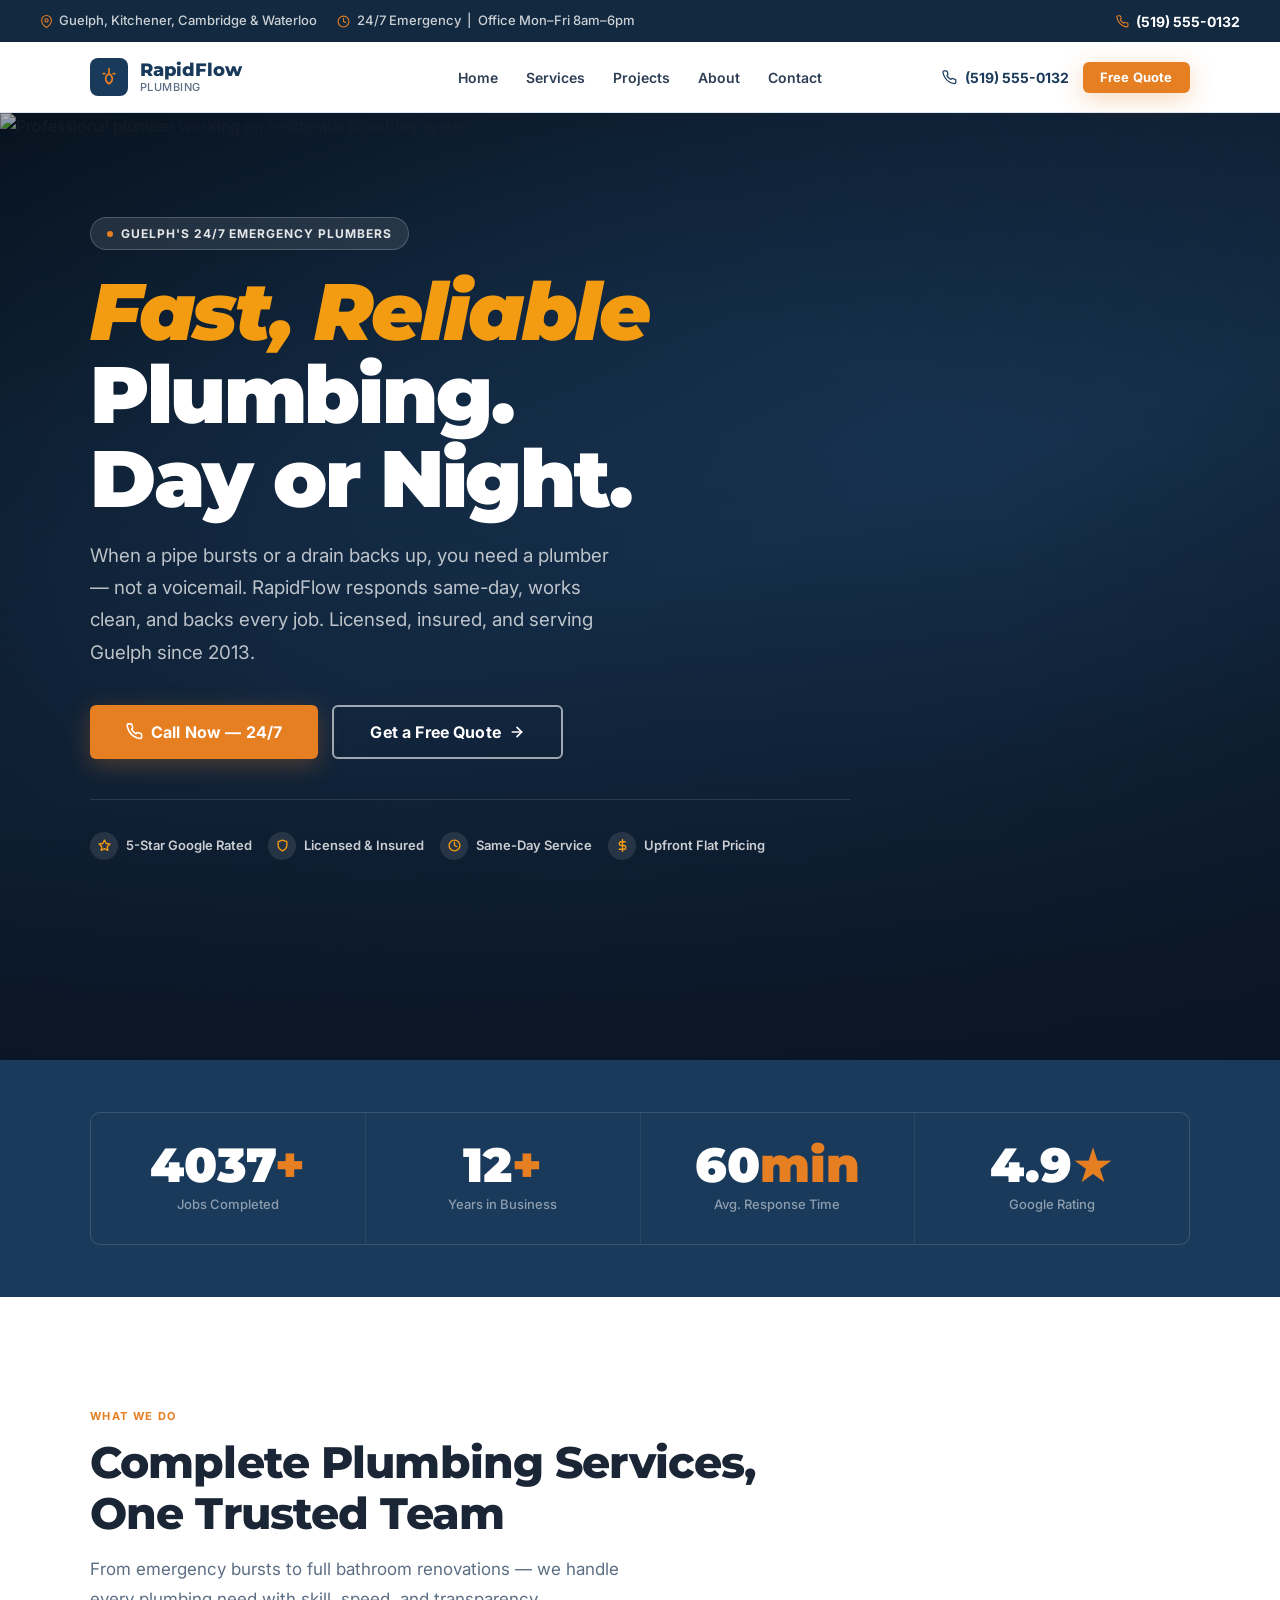
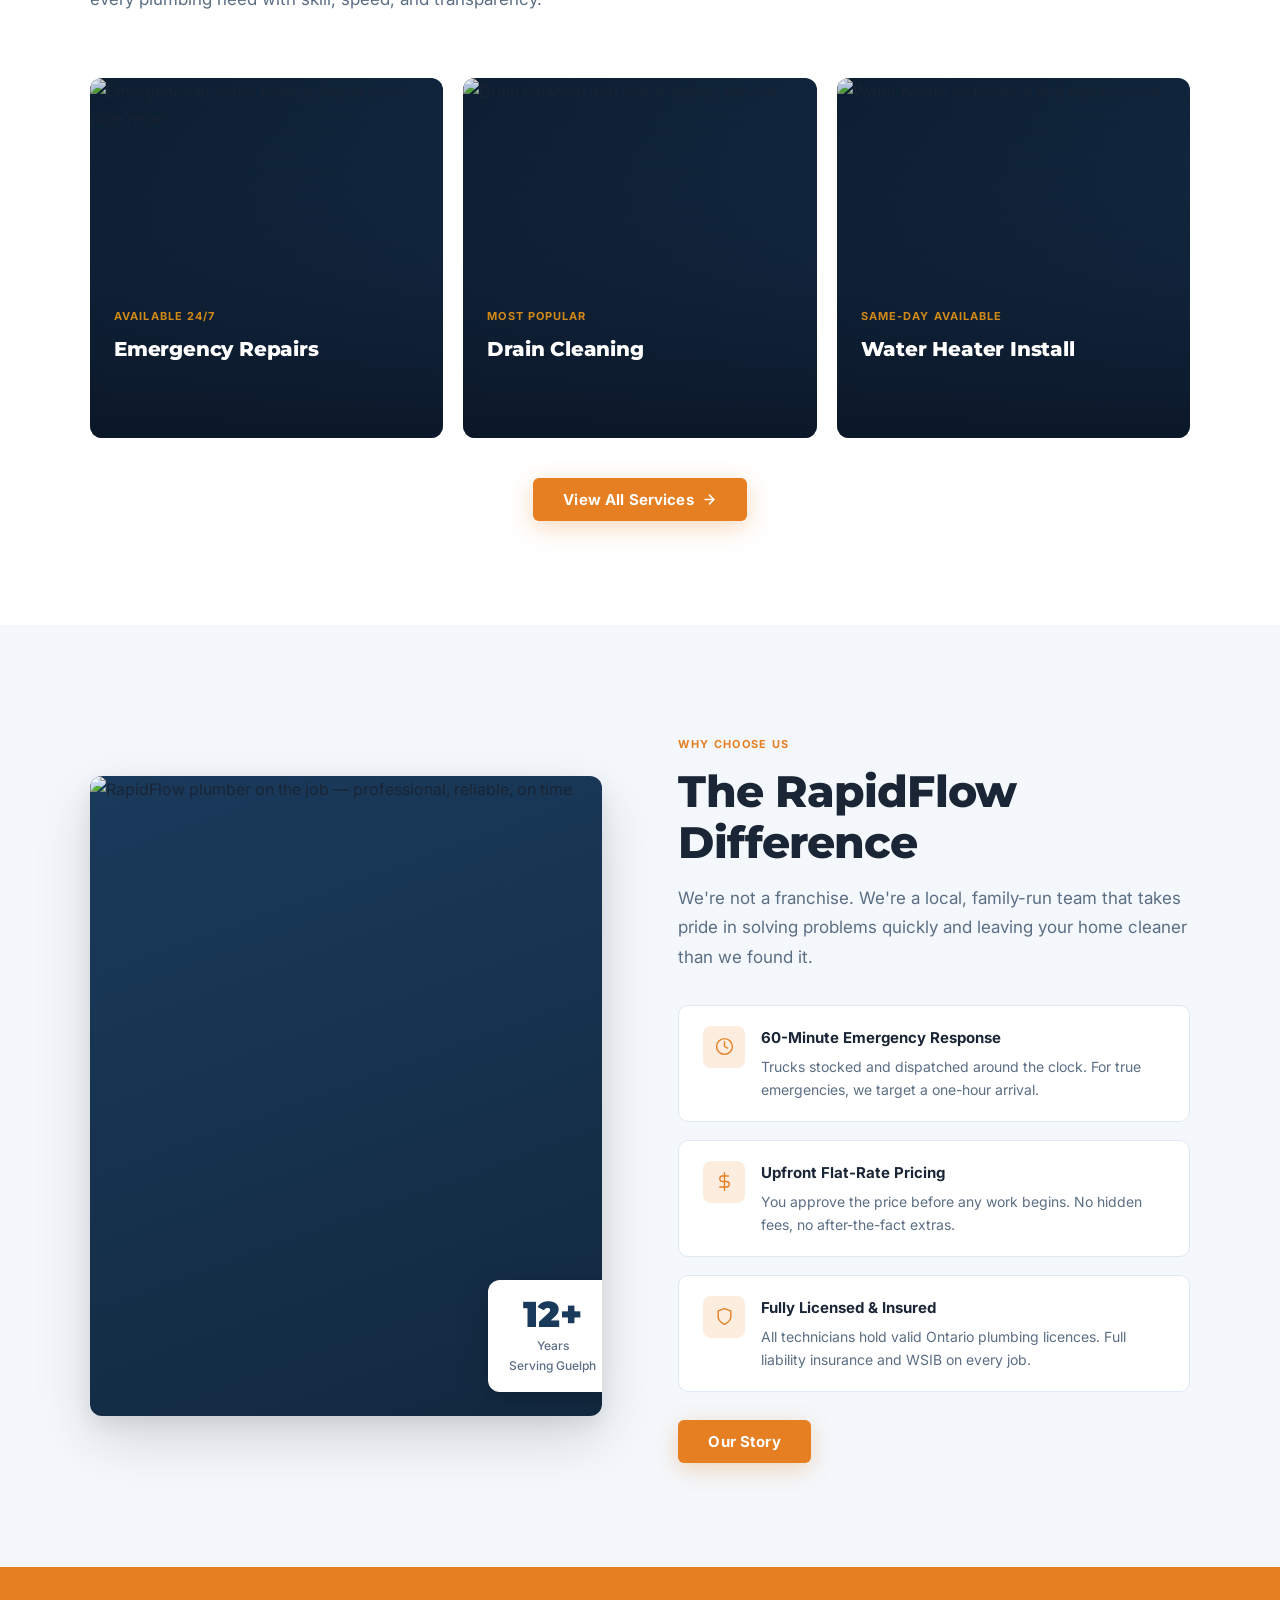
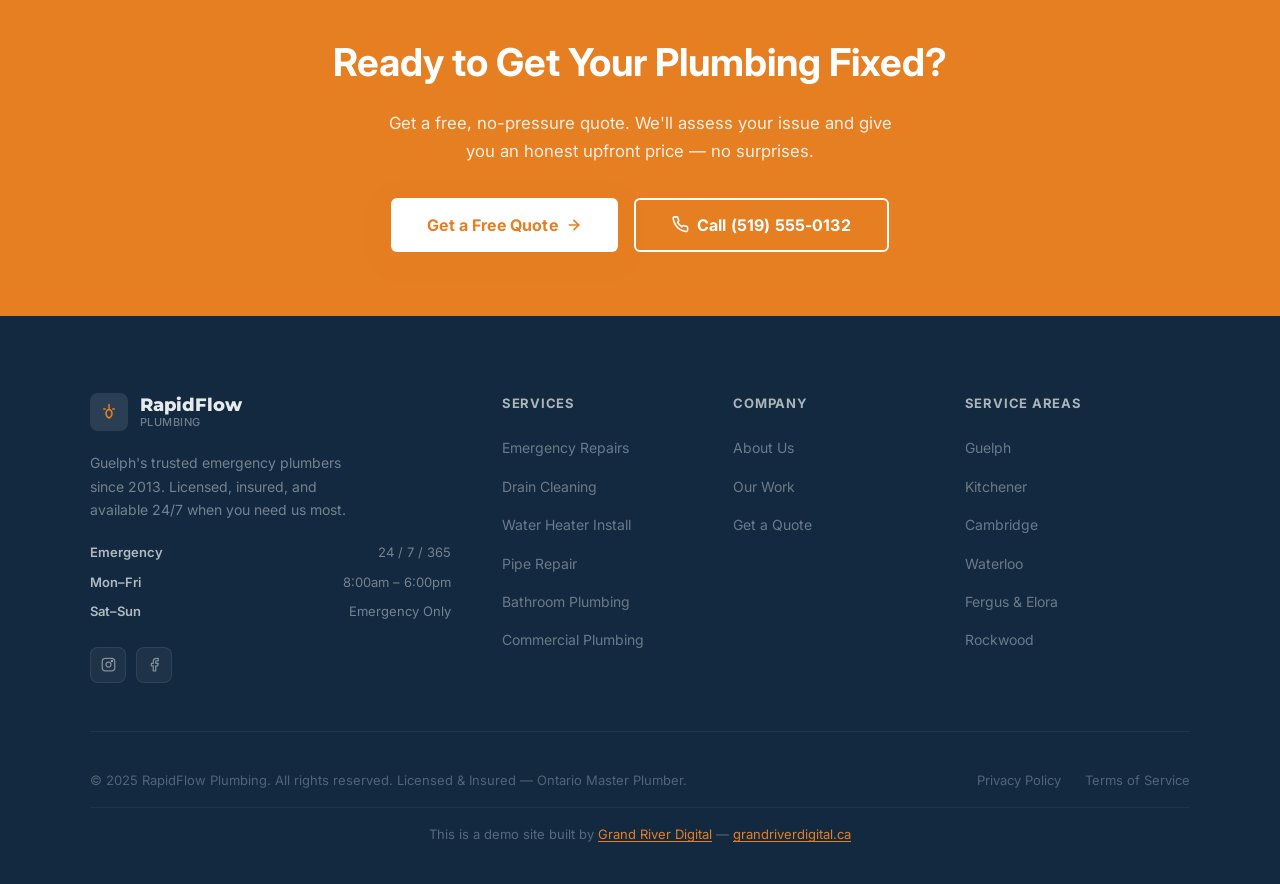
==== commit 826ceb80: "fix: nav QA — replace href=/ with href=./ on root page (4 occurrences: header logo, desktop nav, mob" ====
--- a/index.html
+++ b/index.html
@@ -40,7 +40,7 @@
 <!-- STICKY HEADER -->
 <header id="hdr">
   <div class="wrap hdr-inner">
-    <a href="/" class="logo" aria-label="RapidFlow Plumbing — home">
+    <a href="./" class="logo" aria-label="RapidFlow Plumbing — home">
       <div class="logo-icon" aria-hidden="true">
         <svg width="20" height="20" viewBox="0 0 24 24" fill="none" stroke="currentColor" stroke-width="2" stroke-linecap="round" stroke-linejoin="round"><path d="M12 2v6m0 0c0 0-4 2-4 6s4 6 4 6 4-2 4-6-4-6-4-6z"/><path d="M5 8h2m10 0h2"/></svg>
       </div>
@@ -51,7 +51,7 @@
     </a>
 
     <nav class="desktop-nav" aria-label="Main navigation">
-      <a href="/">Home</a>
+      <a href="./">Home</a>
       <a href="services/">Services</a>
       <a href="projects/">Projects</a>
       <a href="about/">About</a>
@@ -74,7 +74,7 @@
 <!-- Mobile Nav Overlay -->
 <div id="mobile-nav" role="dialog" aria-modal="true" aria-label="Mobile navigation">
   <nav>
-    <a href="/" class="mobile-link">Home</a>
+    <a href="./" class="mobile-link">Home</a>
     <a href="services/" class="mobile-link">Services</a>
     <a href="projects/" class="mobile-link">Projects</a>
     <a href="about/" class="mobile-link">About</a>
@@ -286,7 +286,7 @@
   <div class="wrap">
     <div class="footer-grid">
       <div class="footer-brand">
-        <a href="/" class="logo" aria-label="RapidFlow Plumbing home">
+        <a href="./" class="logo" aria-label="RapidFlow Plumbing home">
           <div class="logo-icon" aria-hidden="true">
             <svg width="18" height="18" viewBox="0 0 24 24" fill="none" stroke="currentColor" stroke-width="2" stroke-linecap="round" stroke-linejoin="round"><path d="M12 2v6m0 0c0 0-4 2-4 6s4 6 4 6 4-2 4-6-4-6-4-6z"/><path d="M5 8h2m10 0h2"/></svg>
           </div>
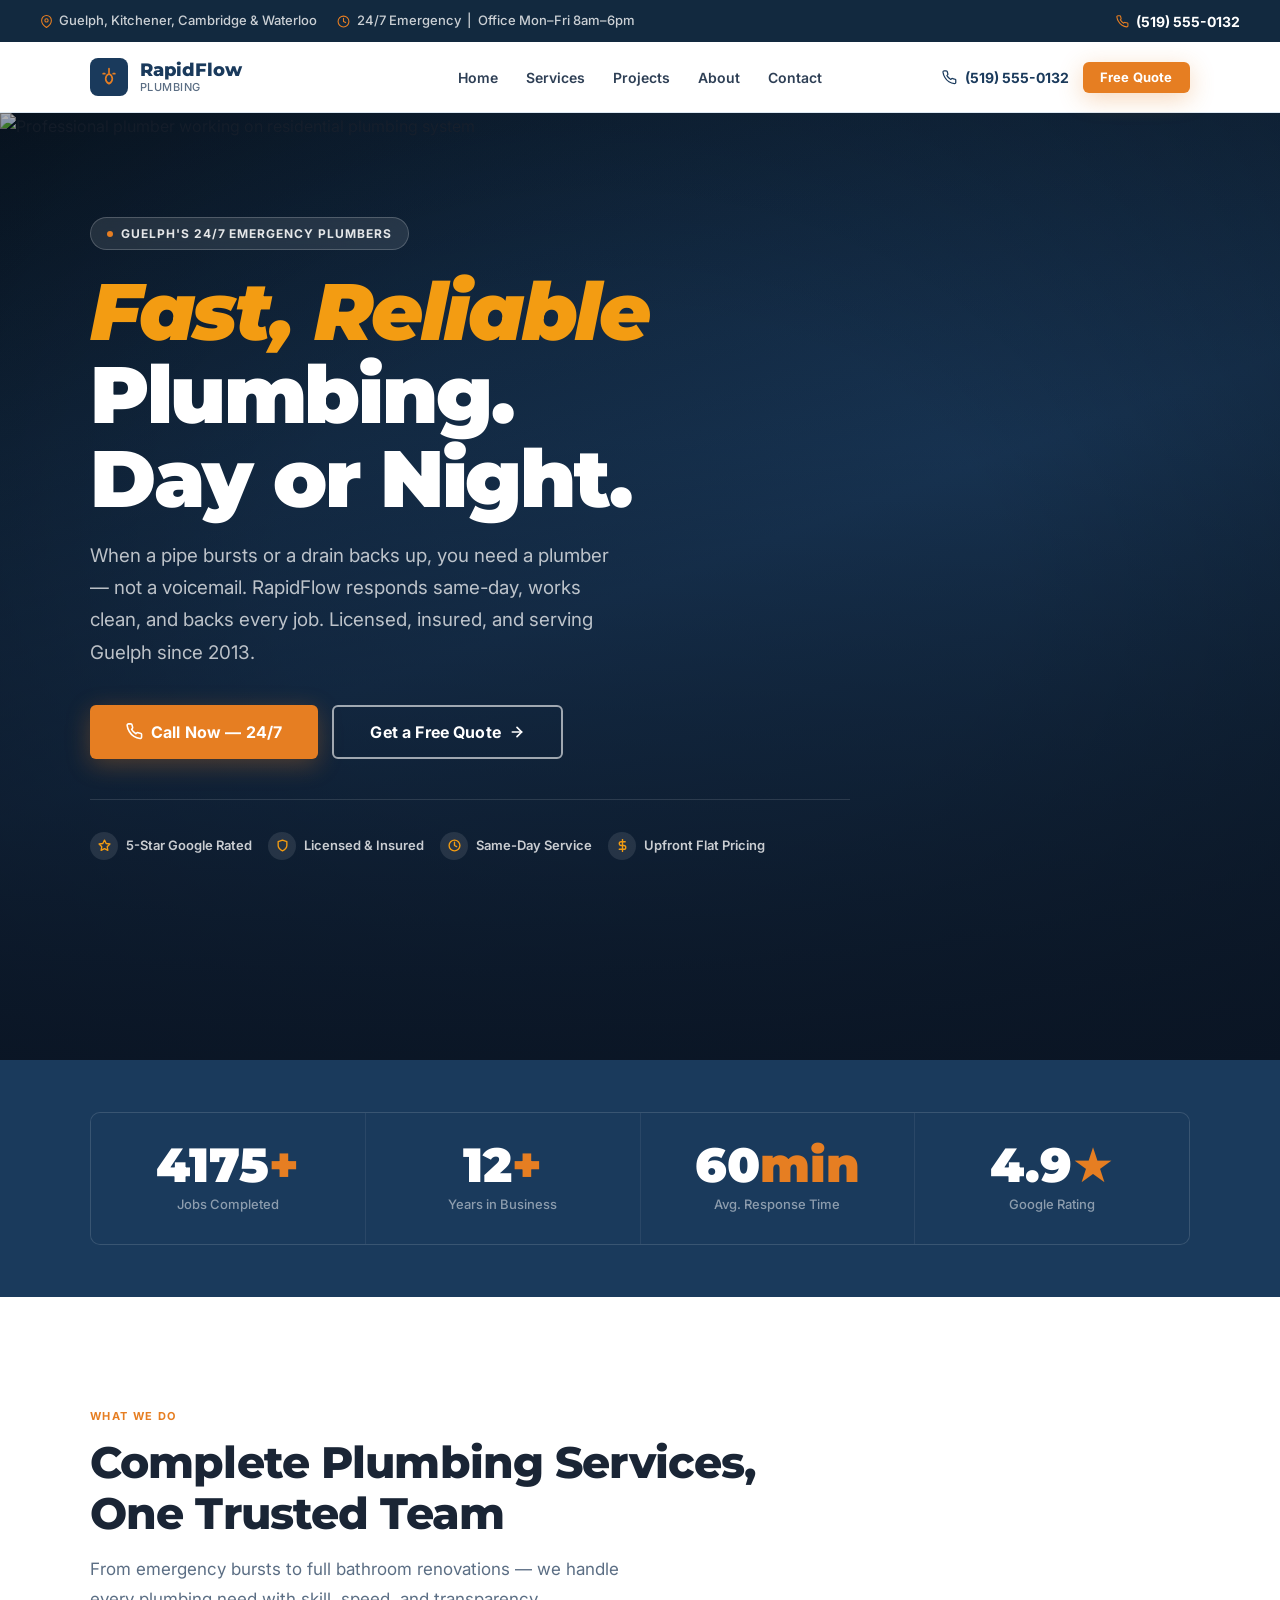
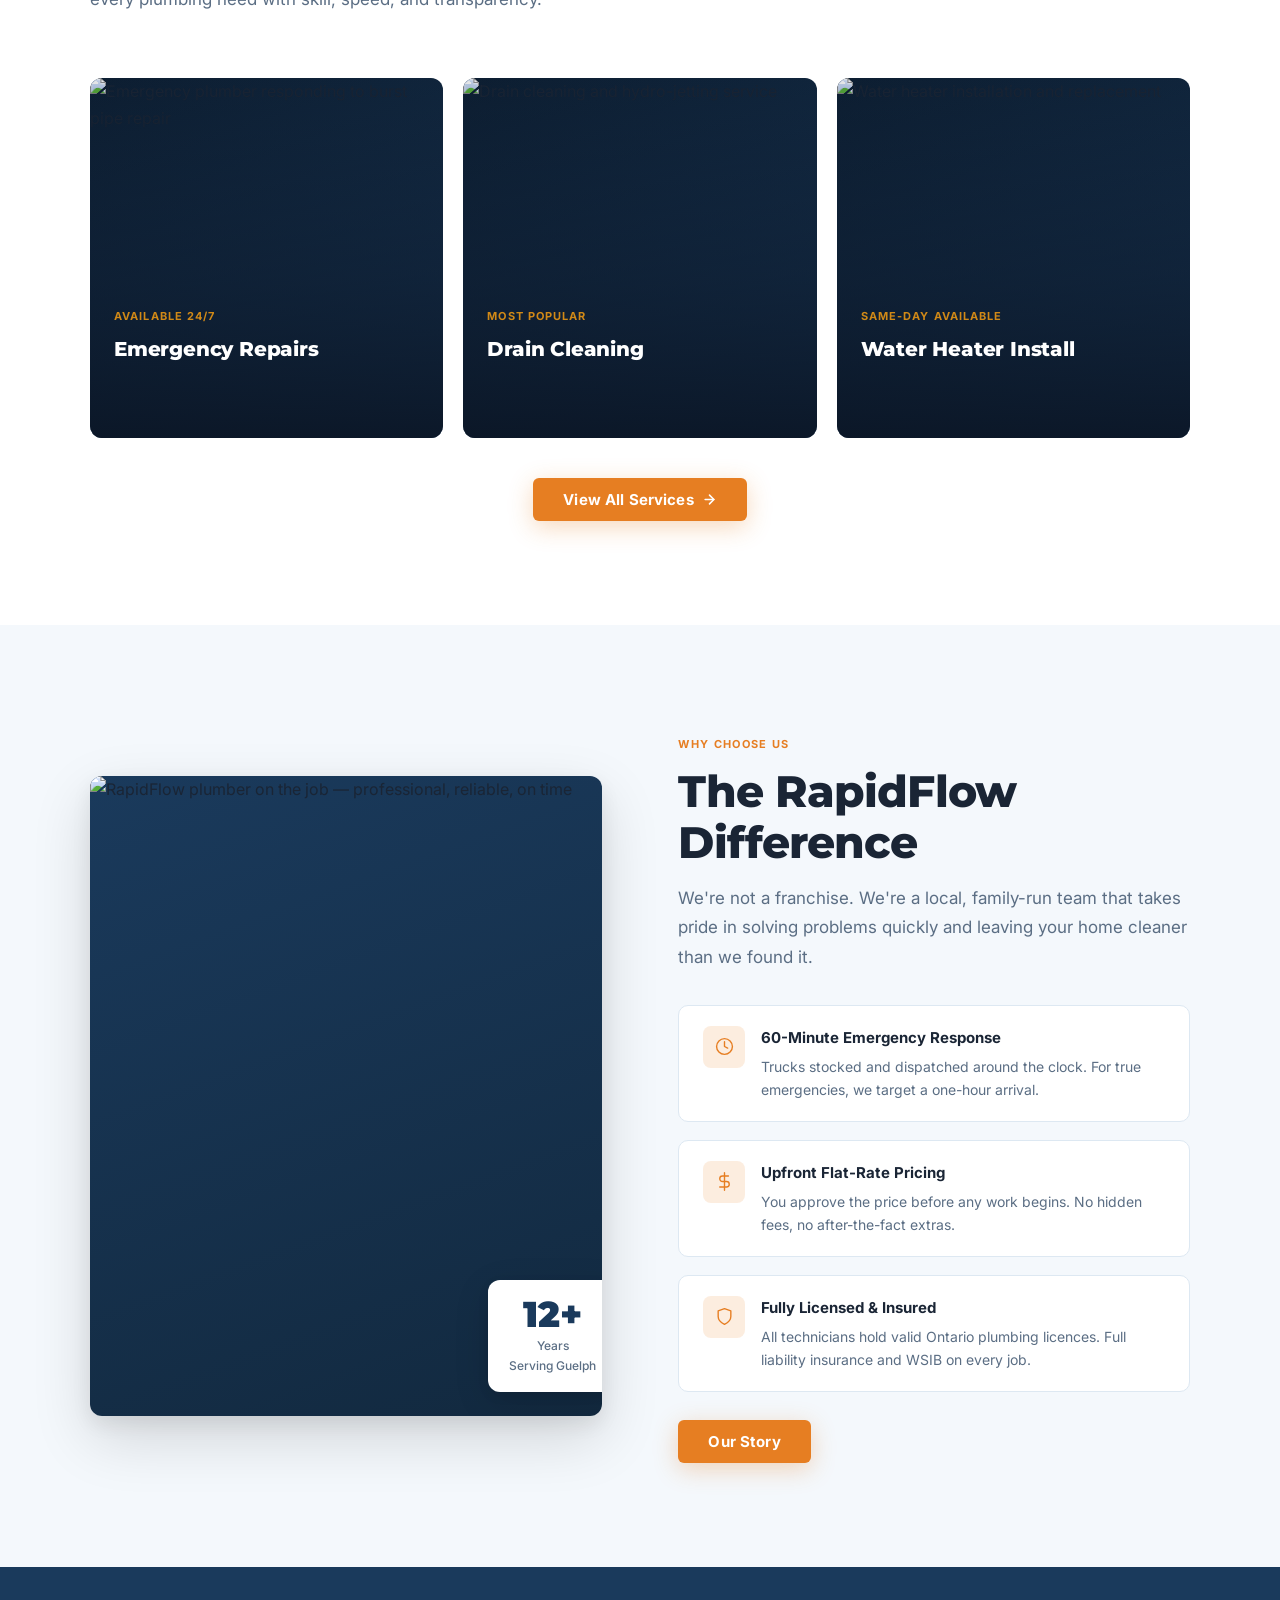
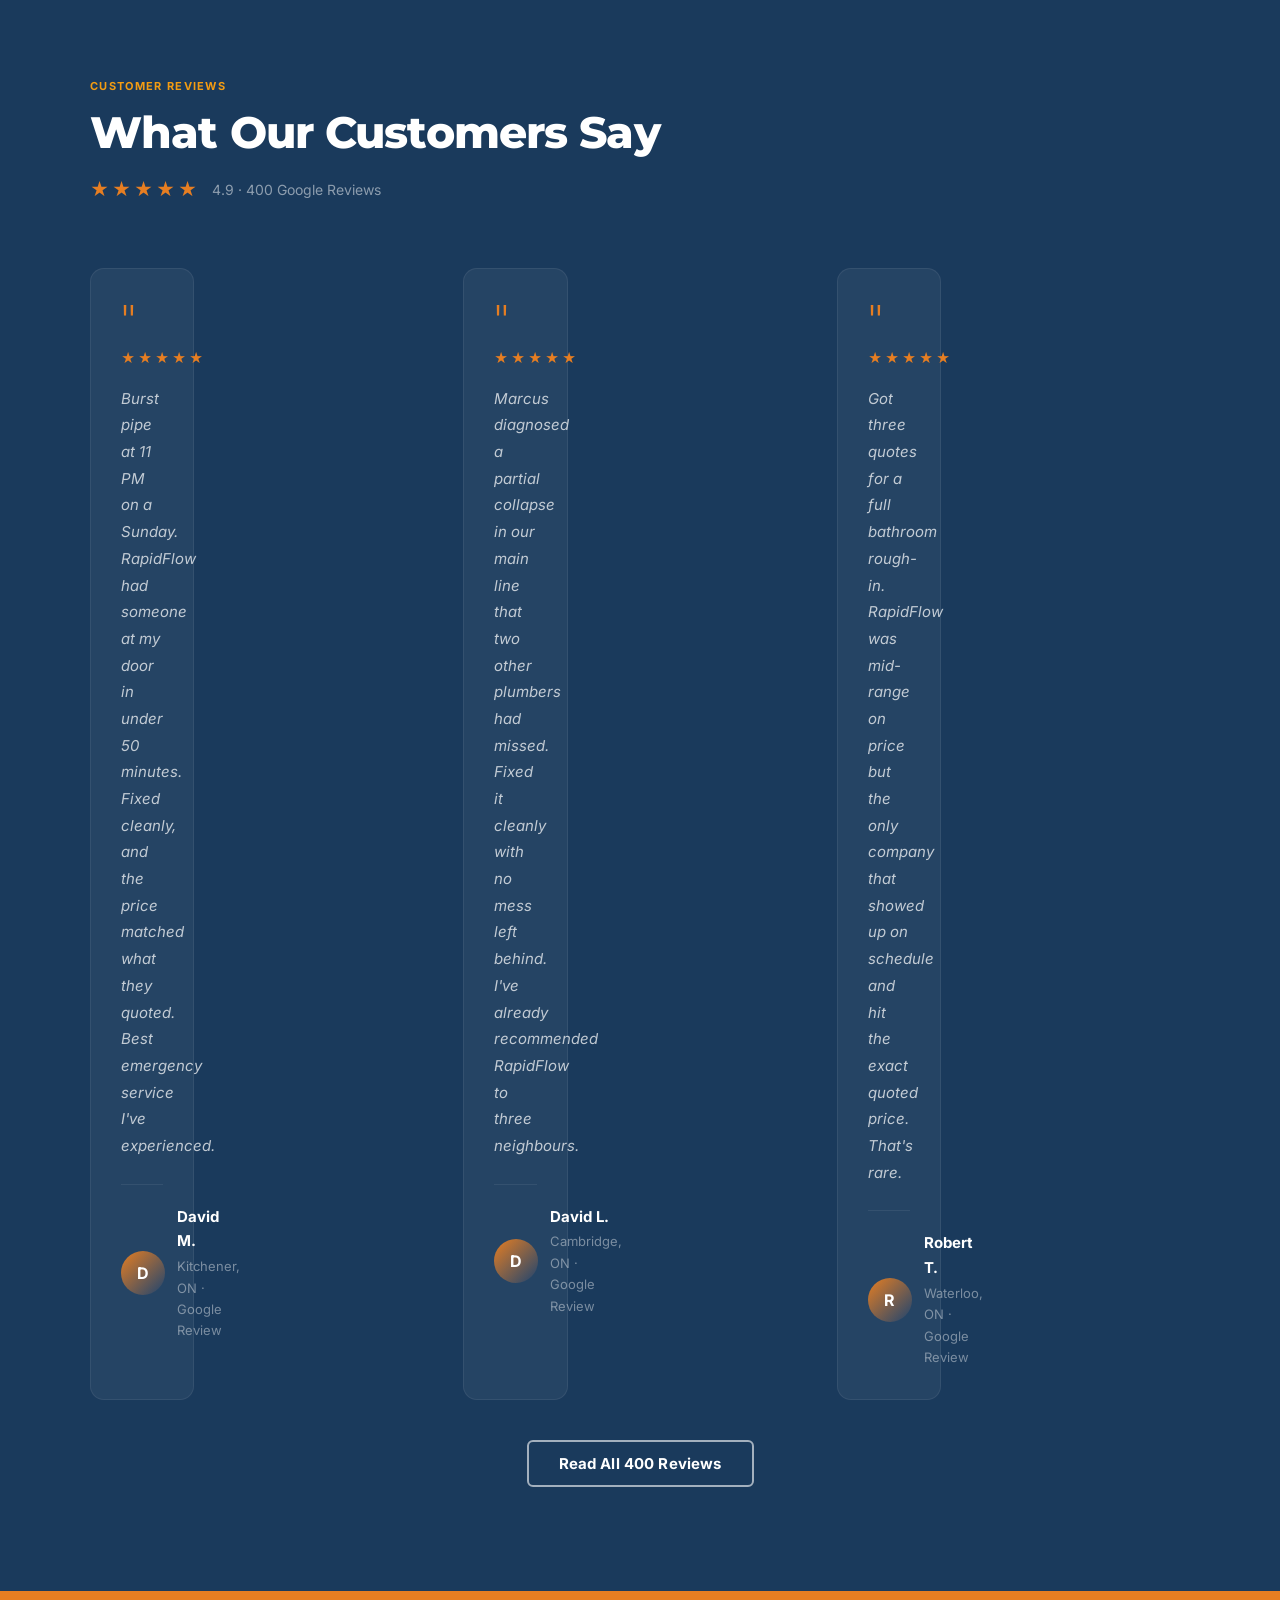
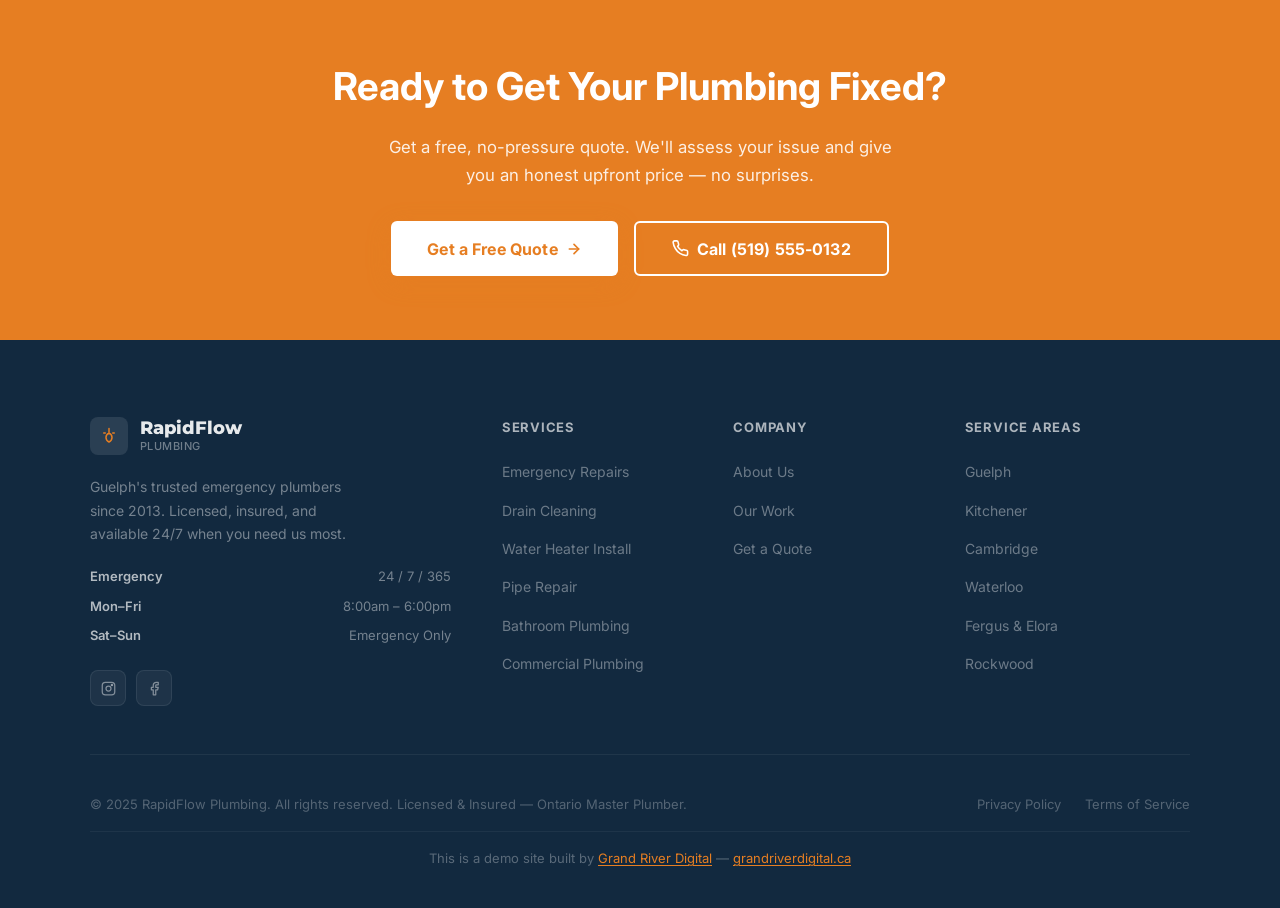
==== commit fcd2814f: "fix: final QA pass — add testimonials to homepage, GRD banner to all sub-pages" ====
--- a/index.html
+++ b/index.html
@@ -263,6 +263,54 @@
   </div>
 </section>
 
+<!-- TESTIMONIALS -->
+<section id="testimonials" aria-labelledby="reviews-title">
+  <div class="wrap">
+    <div class="section-head">
+      <div class="eyebrow lt sr">Customer Reviews</div>
+      <h2 class="section-title lt sr d1" id="reviews-title">What Our Customers Say</h2>
+      <div class="testimonials-intro">
+        <div class="rating-display sr d2">
+          <span class="stars">★★★★★</span>
+          <span class="rating-text">4.9 · 400 Google Reviews</span>
+        </div>
+      </div>
+    </div>
+    <div style="display:grid;grid-template-columns:repeat(auto-fit,minmax(280px,1fr));gap:1.25rem;">
+      <div class="testimonial-card sr d1">
+        <div class="t-quote" aria-hidden="true">"</div>
+        <div class="t-stars" aria-label="5 stars">★★★★★</div>
+        <p class="t-text">Burst pipe at 11 PM on a Sunday. RapidFlow had someone at my door in under 50 minutes. Fixed cleanly, and the price matched what they quoted. Best emergency service I've experienced.</p>
+        <div class="t-author">
+          <div class="t-avatar" aria-hidden="true">D</div>
+          <div><div class="t-name">David M.</div><div class="t-loc">Kitchener, ON · Google Review</div></div>
+        </div>
+      </div>
+      <div class="testimonial-card sr d2">
+        <div class="t-quote" aria-hidden="true">"</div>
+        <div class="t-stars" aria-label="5 stars">★★★★★</div>
+        <p class="t-text">Marcus diagnosed a partial collapse in our main line that two other plumbers had missed. Fixed it cleanly with no mess left behind. I've already recommended RapidFlow to three neighbours.</p>
+        <div class="t-author">
+          <div class="t-avatar" aria-hidden="true">D</div>
+          <div><div class="t-name">David L.</div><div class="t-loc">Cambridge, ON · Google Review</div></div>
+        </div>
+      </div>
+      <div class="testimonial-card sr d3">
+        <div class="t-quote" aria-hidden="true">"</div>
+        <div class="t-stars" aria-label="5 stars">★★★★★</div>
+        <p class="t-text">Got three quotes for a full bathroom rough-in. RapidFlow was mid-range on price but the only company that showed up on schedule and hit the exact quoted price. That's rare.</p>
+        <div class="t-author">
+          <div class="t-avatar" aria-hidden="true">R</div>
+          <div><div class="t-name">Robert T.</div><div class="t-loc">Waterloo, ON · Google Review</div></div>
+        </div>
+      </div>
+    </div>
+    <div style="margin-top:2.5rem;text-align:center;" class="sr d4">
+      <a href="about/#reviews" class="btn btn-outline">Read All 400 Reviews</a>
+    </div>
+  </div>
+</section>
+
 <!-- CTA BAND -->
 <section id="quote-band" style="background:var(--accent,#e67e22);padding:4rem 0;">
   <div class="wrap" style="text-align:center;">
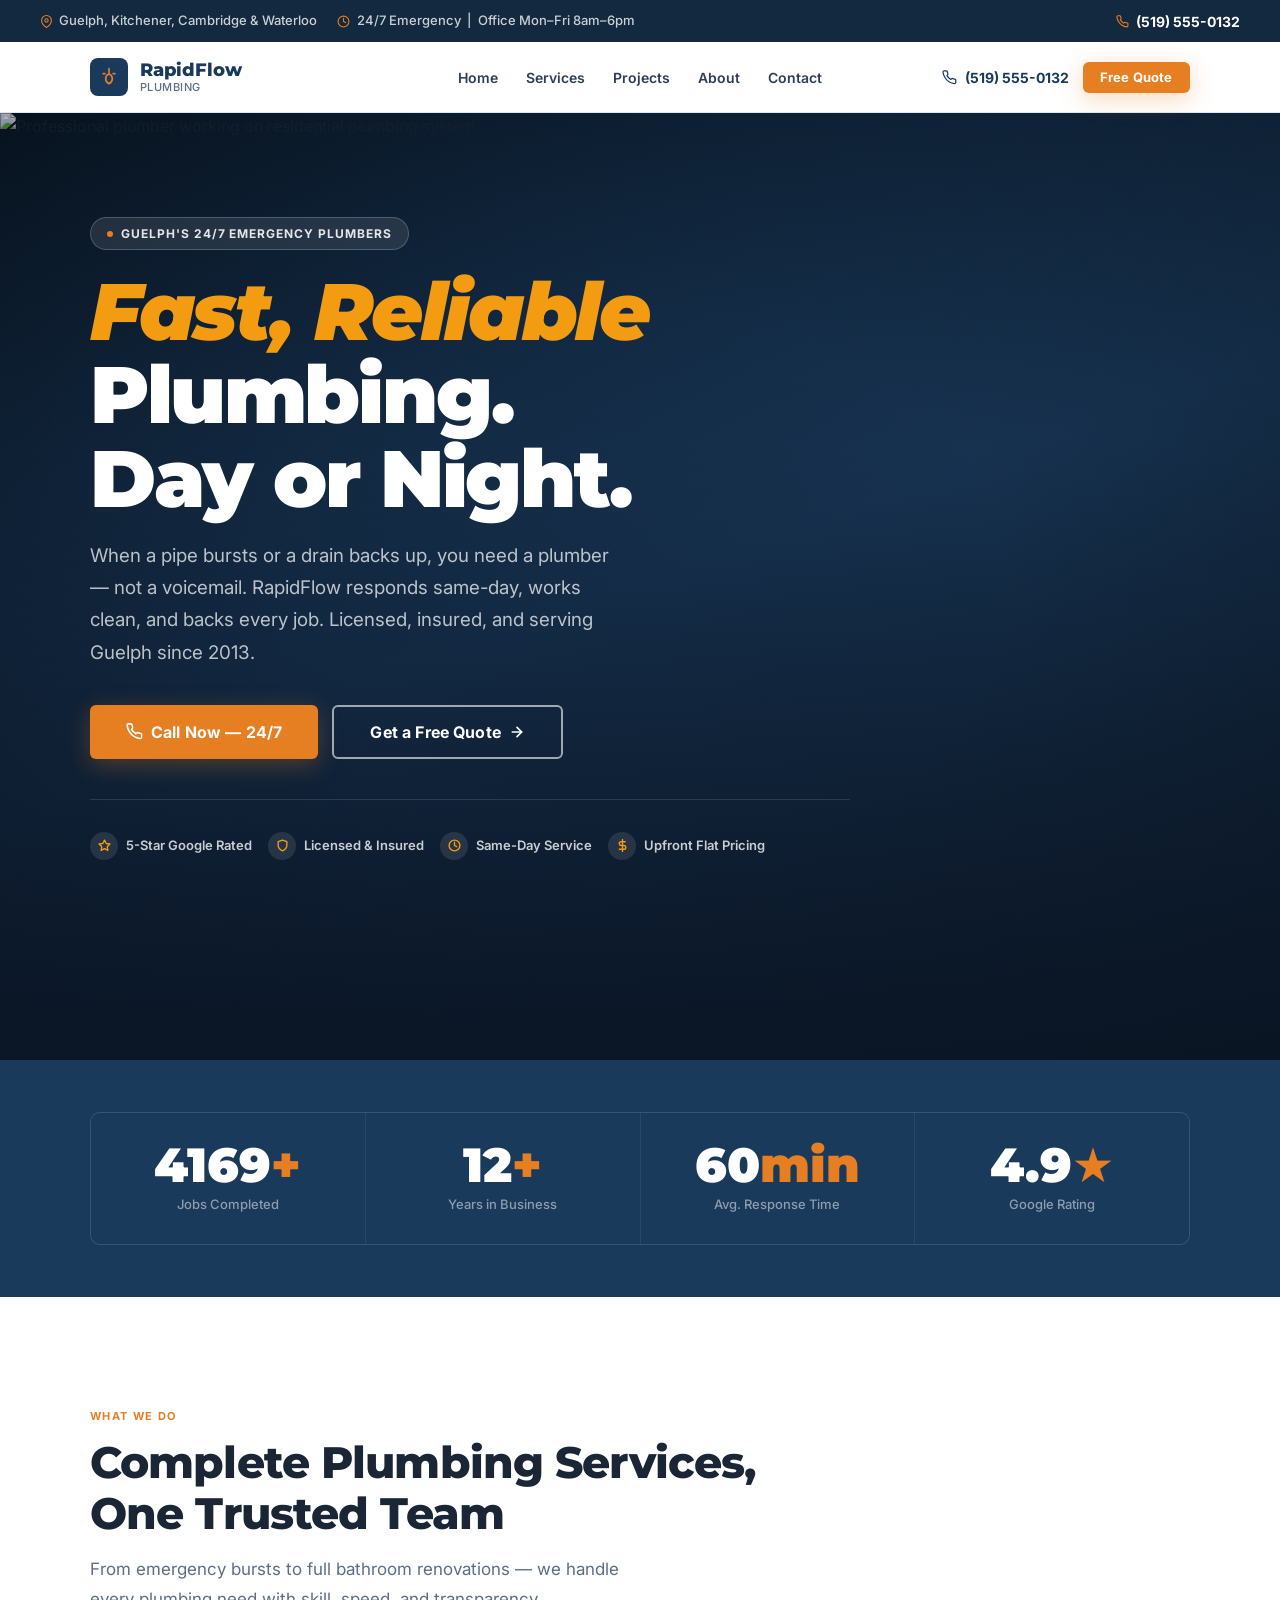
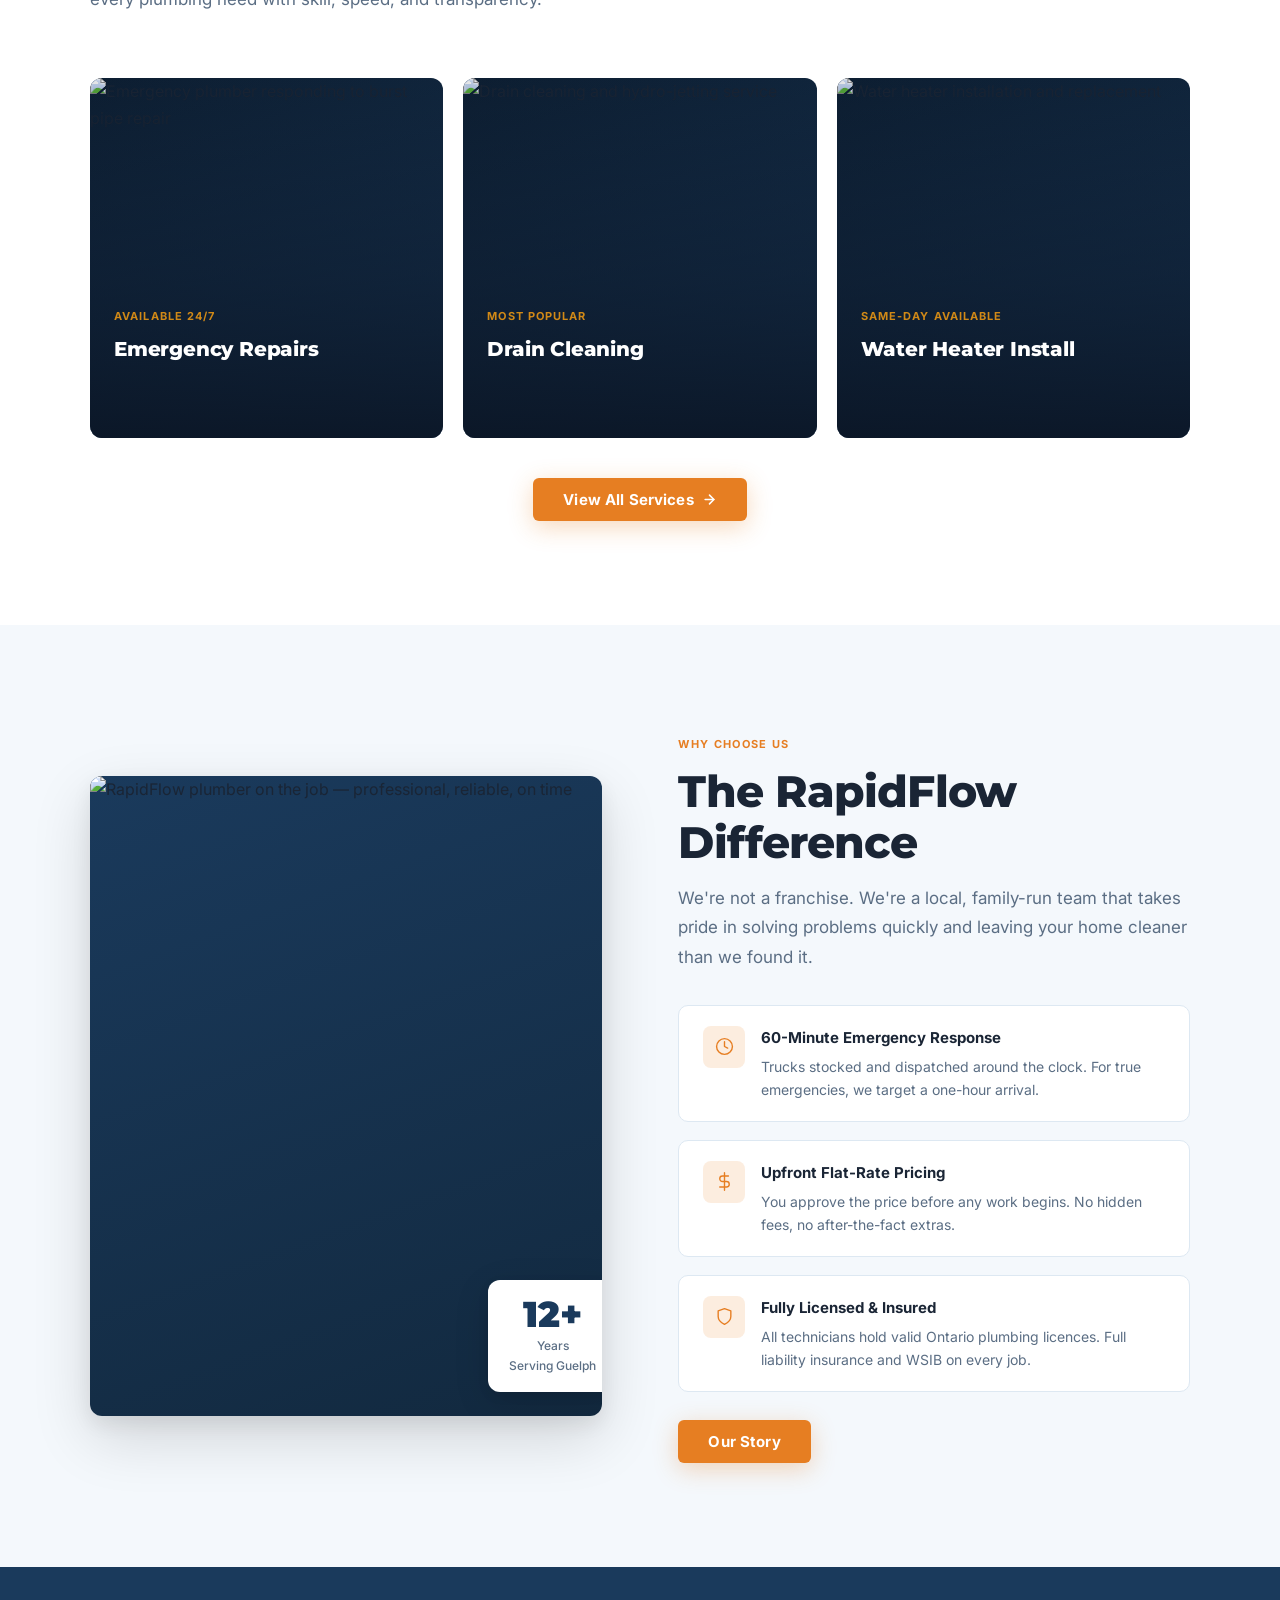
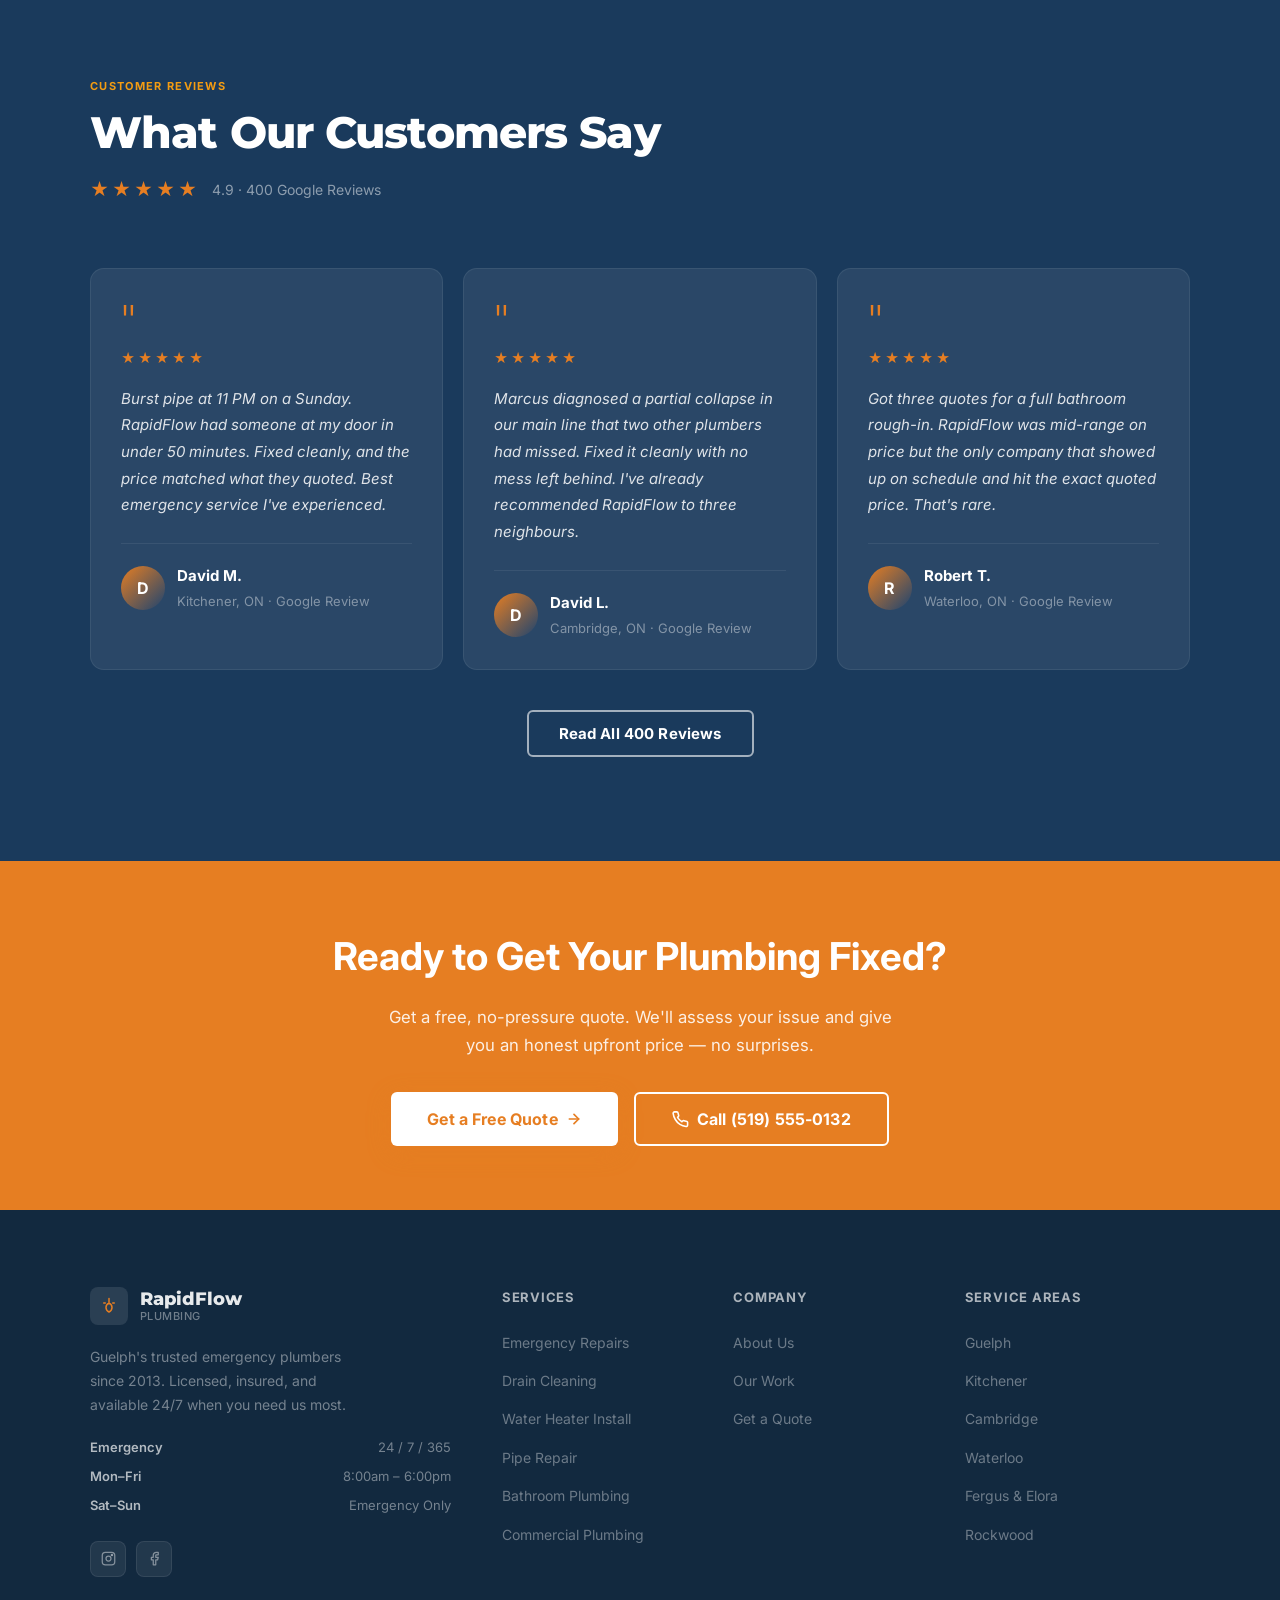
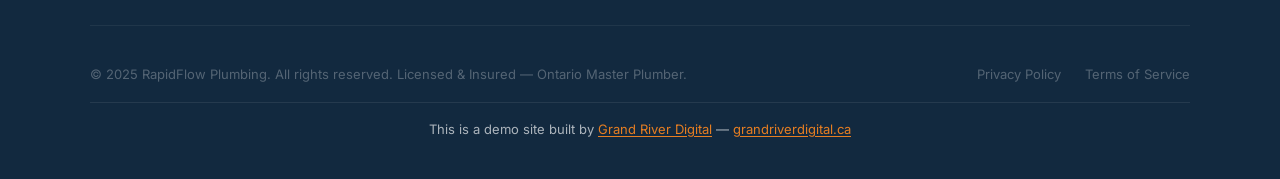
==== commit 3a648546: "fix: standardize testimonial grid — remove bad max-width% on grid items Root cause: .testimonial-car" ====
--- a/index.html
+++ b/index.html
@@ -276,7 +276,7 @@
         </div>
       </div>
     </div>
-    <div style="display:grid;grid-template-columns:repeat(auto-fit,minmax(280px,1fr));gap:1.25rem;">
+    <div class="testimonials-grid">
       <div class="testimonial-card sr d1">
         <div class="t-quote" aria-hidden="true">"</div>
         <div class="t-stars" aria-label="5 stars">★★★★★</div>
--- a/styles.css
+++ b/styles.css
@@ -884,20 +884,23 @@
   gap: 1.25rem;
   transition: transform .55s var(--ease);
 }
+.testimonials-grid {
+  display: grid;
+  grid-template-columns: repeat(auto-fit, minmax(280px, 1fr));
+  gap: 1.25rem;
+}
 .testimonial-card {
-  flex: 0 0 calc(33.333% - .85rem);
-  min-width: 0;
-  max-width: calc(33.333% - .85rem);
-  background: rgba(255,255,255,.05);
+  background: rgba(255,255,255,.07);
   border: 1px solid rgba(255,255,255,.07);
   border-radius: 14px;
   padding: 1.875rem;
-  flex-shrink: 0;
+  display: flex;
+  flex-direction: column;
   transition: background .25s, border-color .25s;
 }
 .testimonial-card:hover {
-  background: rgba(255,255,255,.08);
-  border-color: rgba(255,255,255,.13);
+  background: rgba(255,255,255,.10);
+  border-color: rgba(255,255,255,.16);
 }
 .t-quote {
   font-family: var(--fd);
@@ -909,7 +912,7 @@
 .t-stars { color: var(--orange); font-size: .85rem; letter-spacing: 3px; margin-bottom: 1rem; }
 .t-text {
   font-size: .9375rem;
-  color: rgba(255,255,255,.72);
+  color: rgba(255,255,255,.85);
   line-height: 1.78;
   font-style: italic;
   margin-bottom: 1.5rem;
@@ -1221,7 +1224,7 @@
 .footer-socials { display: flex; gap: .625rem; margin-top: 1.5rem; }
 .footer-soc {
   width: 36px; height: 36px;
-  background: rgba(255,255,255,.05);
+  background: rgba(255,255,255,.07);
   border: 1px solid rgba(255,255,255,.08);
   border-radius: 8px;
   display: flex;
@@ -1257,10 +1260,10 @@
 /* GRD Banner */
 .grd-banner {
   font-size: .8125rem;
-  color: rgba(255,255,255,.3);
+  color: rgba(255,255,255,.65);
   text-align: center;
   padding-top: 1rem;
-  border-top: 1px solid rgba(255,255,255,.05);
+  border-top: 1px solid rgba(255,255,255,.08);
 }
 .grd-banner a {
   color: var(--orange);
@@ -1331,11 +1334,6 @@
   .gallery-grid  { grid-template-columns: repeat(3, 1fr); }
   .gallery-grid .featured { grid-column: span 1; grid-row: span 1; }
   .gallery-grid .wide     { grid-column: span 1; }
-  .testimonial-card {
-    flex: 0 0 calc(50% - .625rem);
-    min-width: 0;
-    max-width: calc(50% - .625rem);
-  }
 }
 @media (max-width: 820px) {
   .why-grid   { grid-template-columns: 1fr; }
@@ -1358,6 +1356,1022 @@
   .hero-ctas .btn { width: 100%; justify-content: center; }
   .form-row { grid-template-columns: 1fr; }
   .footer-grid { grid-template-columns: 1fr; }
-  .testimonial-card { flex: 0 0 90%; min-width: 0; max-width: 90%; }
   #topbar { justify-content: center; }
 }
+
+
+/* ============================================================
+   SUBPAGE COMPONENT STYLES
+   Added to support about/services/projects/contact pages
+   ============================================================ */
+
+/* ── Missing tokens ── */
+:root {
+  --p:       var(--orange);
+  --p-dk:    var(--orange-dk);
+  --p-gl:    var(--orange-gl);
+  --sh-p:    var(--sh-o);
+  --red:     #dc2626;
+  --ink-50:  #f9fafb;
+  --ink-100: #f3f4f6;
+  --ink-200: #e5e7eb;
+  --ink-300: #d1d5db;
+  --ink-400: #9ca3af;
+  --ink-500: #6b7280;
+  --ink-600: #4b5563;
+  --ink-700: #374151;
+  --ink-800: #1f2937;
+  --ink-900: #111827;
+}
+
+/* ── Container alias (= .wrap) ── */
+.container {
+  width: 100%;
+  max-width: var(--max);
+  margin-inline: auto;
+  padding-inline: var(--pad);
+}
+
+/* ── Skip link ── */
+.skip-link {
+  position: absolute;
+  left: -9999px;
+  top: auto;
+  width: 1px;
+  height: 1px;
+  overflow: hidden;
+}
+.skip-link:focus {
+  position: fixed;
+  top: 0;
+  left: 0;
+  width: auto;
+  height: auto;
+  overflow: visible;
+  background: var(--p);
+  color: #fff;
+  padding: .75rem 1.5rem;
+  z-index: 9999;
+  font-weight: 700;
+}
+
+/* ── Mobile nav links (inside #mobile-nav) ── */
+.mobile-link {
+  display: block;
+  font-family: var(--fd);
+  font-size: 1.4rem;
+  font-weight: 700;
+  color: #fff;
+  text-decoration: none;
+  padding: .75rem 0;
+  border-bottom: 1px solid rgba(255,255,255,.12);
+  transition: color .2s;
+}
+.mobile-link:hover { color: var(--orange); }
+
+/* ── Button aliases (BEM → kebab) ── */
+.btn--accent  { background: var(--p); color: #fff; box-shadow: var(--sh-p); }
+.btn--accent:hover { background: var(--p-dk); box-shadow: var(--sh-lg); transform: translateY(-1px); }
+.btn--primary { background: var(--p); color: #fff; box-shadow: var(--sh-p); }
+.btn--primary:hover { background: var(--p-dk); transform: translateY(-1px); }
+.btn--ghost  { background: transparent; color: #fff; border: 2px solid rgba(255,255,255,.55); }
+.btn--ghost:hover { background: rgba(255,255,255,.1); border-color: #fff; }
+.btn--white  { background: #fff; color: var(--p); }
+.btn--white:hover { background: #f1f5f9; }
+.btn--lg     { padding: 1.05rem 2.25rem; font-size: 1rem; }
+.btn--sm     { padding: .55rem 1.1rem; font-size: .8125rem; }
+
+/* ── Page hero (subpage banner) ── */
+.page-hero {
+  background: linear-gradient(135deg, var(--navy-dk, #0d1a2a) 0%, var(--navy, #1a3a5c) 100%);
+  padding: clamp(3rem, 7vw, 5rem) 0 clamp(2.5rem, 6vw, 4rem);
+  color: #fff;
+}
+.page-hero__inner { }
+.page-hero__badge {
+  display: inline-block;
+  background: var(--p-gl, rgba(255,255,255,.12));
+  color: var(--orange);
+  font-size: .6875rem;
+  font-weight: 700;
+  letter-spacing: .1em;
+  text-transform: uppercase;
+  padding: .35rem .85rem;
+  border-radius: 999px;
+  margin-bottom: 1rem;
+}
+.page-hero h1 {
+  font-family: var(--fd);
+  font-size: clamp(1.9rem, 5vw, 3rem);
+  font-weight: 800;
+  line-height: 1.15;
+  margin-bottom: 1rem;
+  color: #fff;
+}
+.page-hero h1 span { color: var(--orange); }
+.page-hero__sub {
+  font-size: 1.0625rem;
+  color: rgba(255,255,255,.78);
+  max-width: 620px;
+  line-height: 1.7;
+}
+
+/* ── Breadcrumb ── */
+.breadcrumb {
+  display: flex;
+  align-items: center;
+  gap: .4rem;
+  font-size: .8125rem;
+  color: rgba(255,255,255,.6);
+  margin-bottom: 1.25rem;
+}
+.breadcrumb a {
+  color: rgba(255,255,255,.7);
+  text-decoration: none;
+  transition: color .2s;
+}
+.breadcrumb a:hover { color: #fff; }
+.breadcrumb__sep { opacity: .4; }
+.breadcrumb span[aria-current] { color: rgba(255,255,255,.9); }
+
+/* ── Generic section wrappers ── */
+.section {
+  padding: clamp(3.5rem, 8vw, 6rem) 0;
+}
+.section--light {
+  background: var(--light, #f4f8fc);
+}
+.section--dark {
+  background: var(--navy-dk, #0d1a2a);
+  color: #fff;
+}
+.section--dark .section-heading,
+.section--dark h2,
+.section--dark h3 { color: #fff; }
+.section--dark p { color: rgba(255,255,255,.78); }
+
+/* ── Section header (centered title area) ── */
+.section-header {
+  text-align: center;
+  margin-bottom: clamp(2rem, 5vw, 3rem);
+}
+.section-heading {
+  font-family: var(--fd);
+  font-size: clamp(1.75rem, 4vw, 2.5rem);
+  font-weight: 800;
+  color: var(--text);
+  line-height: 1.2;
+  margin-bottom: .75rem;
+}
+.section-heading span { color: var(--p); }
+.section-heading--lt { color: #fff; }
+.section-sub--center {
+  text-align: center;
+  max-width: 580px;
+  margin-inline: auto;
+  color: var(--text-lt);
+  font-size: 1.0625rem;
+  line-height: 1.7;
+}
+.section-sub--lt { color: rgba(255,255,255,.75); }
+.eyebrow--lt { color: rgba(255,255,255,.55); }
+
+/* ── Service cards (svc-card) ── */
+.svc-card {
+  background: #fff;
+  border: 1px solid var(--border);
+  border-radius: var(--r);
+  box-shadow: var(--sh-sm);
+  transition: transform .25s var(--ease), box-shadow .25s var(--ease);
+  overflow: hidden;
+}
+.svc-card:hover {
+  transform: translateY(-3px);
+  box-shadow: var(--sh-md);
+}
+.svc-card__body {
+  padding: 1.75rem;
+}
+.svc-card__icon {
+  width: 48px;
+  height: 48px;
+  display: flex;
+  align-items: center;
+  justify-content: center;
+  background: var(--p-gl);
+  border-radius: var(--r);
+  color: var(--p);
+  margin-bottom: 1rem;
+}
+.svc-card__badge {
+  display: inline-block;
+  background: var(--p-gl);
+  color: var(--p);
+  font-size: .6875rem;
+  font-weight: 700;
+  letter-spacing: .08em;
+  text-transform: uppercase;
+  padding: .25rem .65rem;
+  border-radius: 4px;
+  margin-bottom: .75rem;
+}
+.svc-card h3 {
+  font-family: var(--fd);
+  font-size: 1.125rem;
+  font-weight: 700;
+  margin-bottom: .5rem;
+  color: var(--text);
+}
+.svc-card p {
+  font-size: .9375rem;
+  color: var(--text-lt);
+  line-height: 1.65;
+  margin-bottom: 1rem;
+}
+.svc-card__link {
+  display: inline-flex;
+  align-items: center;
+  gap: .35rem;
+  font-size: .875rem;
+  font-weight: 600;
+  color: var(--p);
+  text-decoration: none;
+  transition: gap .2s;
+}
+.svc-card__link:hover { gap: .6rem; }
+
+/* ── Service detail (alternating 2-col) ── */
+.svc-detail {
+  display: grid;
+  grid-template-columns: 1fr 1fr;
+  gap: clamp(2rem, 5vw, 4rem);
+  align-items: center;
+  margin-bottom: clamp(3rem, 7vw, 5rem);
+}
+.svc-detail__img {
+  border-radius: calc(var(--r) * 2);
+  overflow: hidden;
+  aspect-ratio: 4/3;
+  background: var(--ink-200);
+}
+.svc-detail__img img {
+  width: 100%;
+  height: 100%;
+  object-fit: cover;
+  display: block;
+}
+.svc-detail h2 {
+  font-family: var(--fd);
+  font-size: clamp(1.4rem, 3vw, 1.875rem);
+  font-weight: 800;
+  color: var(--text);
+  margin-bottom: .75rem;
+}
+.svc-detail p {
+  font-size: 1rem;
+  color: var(--text-md);
+  line-height: 1.75;
+  margin-bottom: 1.25rem;
+}
+.svc-detail__badge {
+  display: inline-block;
+  background: var(--p-gl);
+  color: var(--p);
+  font-size: .6875rem;
+  font-weight: 700;
+  letter-spacing: .08em;
+  text-transform: uppercase;
+  padding: .25rem .65rem;
+  border-radius: 4px;
+  margin-bottom: .85rem;
+}
+@media (max-width: 768px) {
+  .svc-detail {
+    grid-template-columns: 1fr;
+  }
+  .svc-detail[style*="direction:rtl"] {
+    direction: ltr !important;
+  }
+}
+
+/* ── Service list ── */
+.svc-list {
+  list-style: none;
+  padding: 0;
+  margin: 0 0 1.5rem;
+}
+.svc-list li {
+  display: flex;
+  align-items: flex-start;
+  gap: .6rem;
+  font-size: .9375rem;
+  color: var(--text-md);
+  padding: .45rem 0;
+  border-bottom: 1px solid var(--border-lt, #eef3f9);
+  line-height: 1.5;
+}
+.svc-list li::before {
+  content: "✓";
+  color: var(--p);
+  font-weight: 700;
+  flex-shrink: 0;
+  margin-top: .05em;
+}
+
+/* ── FAQ accordion ── */
+.faq-list {
+  max-width: 780px;
+  margin-inline: auto;
+}
+.faq-item {
+  border-bottom: 1px solid var(--border, #dde8f2);
+}
+.faq-trigger {
+  width: 100%;
+  display: flex;
+  align-items: center;
+  justify-content: space-between;
+  gap: 1rem;
+  background: none;
+  border: none;
+  padding: 1.25rem 0;
+  font-family: var(--fd);
+  font-size: 1rem;
+  font-weight: 700;
+  color: var(--text);
+  cursor: pointer;
+  text-align: left;
+  transition: color .2s;
+}
+.faq-trigger:hover { color: var(--p); }
+.faq-trigger[aria-expanded="true"] { color: var(--p); }
+.faq-chevron {
+  font-size: .7rem;
+  transition: transform .25s var(--ease);
+  flex-shrink: 0;
+  color: var(--text-lt);
+}
+.faq-trigger[aria-expanded="true"] .faq-chevron {
+  transform: rotate(180deg);
+  color: var(--p);
+}
+.faq-body-wrap {
+  overflow: hidden;
+  max-height: 0;
+  transition: max-height .3s var(--ease);
+}
+.faq-body-wrap[aria-expanded="true"],
+.faq-body-wrap:not([hidden]) {
+  max-height: 500px;
+}
+.faq-body-inner {
+  padding-bottom: 1.25rem;
+}
+.faq-body {
+  font-size: .9375rem;
+  color: var(--text-lt);
+  line-height: 1.75;
+}
+
+/* ── Final CTA section ── */
+.final-cta {
+  background: linear-gradient(135deg, var(--navy-dk, #0d1a2a) 0%, var(--navy, #1a3a5c) 100%);
+  padding: clamp(4rem, 9vw, 6.5rem) 0;
+  text-align: center;
+  color: #fff;
+}
+.final-cta__inner {
+  max-width: 600px;
+  margin-inline: auto;
+}
+.final-cta h2 {
+  font-family: var(--fd);
+  font-size: clamp(1.75rem, 4.5vw, 2.5rem);
+  font-weight: 800;
+  color: #fff;
+  line-height: 1.2;
+  margin-bottom: 1rem;
+}
+.final-cta h2 span { color: var(--orange); }
+.final-cta p {
+  font-size: 1.0625rem;
+  color: rgba(255,255,255,.78);
+  line-height: 1.7;
+  margin-bottom: 1.5rem;
+}
+.final-cta__phone {
+  display: block;
+  font-family: var(--fd);
+  font-size: clamp(1.75rem, 4vw, 2.25rem);
+  font-weight: 800;
+  color: var(--orange);
+  text-decoration: none;
+  margin-bottom: 1.75rem;
+}
+.final-cta__btns {
+  display: flex;
+  gap: 1rem;
+  justify-content: center;
+  flex-wrap: wrap;
+  margin-bottom: 1.5rem;
+}
+
+/* ── Cert pill ── */
+.cert-pill {
+  display: inline-flex;
+  align-items: center;
+  gap: .5rem;
+  background: rgba(255,255,255,.1);
+  border: 1px solid rgba(255,255,255,.2);
+  border-radius: 999px;
+  padding: .5rem 1rem;
+  font-size: .8125rem;
+  color: rgba(255,255,255,.82);
+}
+
+/* ── Values grid ── */
+.values-grid {
+  display: grid;
+  grid-template-columns: repeat(auto-fit, minmax(270px, 1fr));
+  gap: 1.5rem;
+}
+.val-card {
+  background: #fff;
+  border: 1px solid var(--border, #dde8f2);
+  border-radius: var(--r);
+  padding: 1.75rem;
+  box-shadow: var(--sh-sm);
+  transition: transform .25s, box-shadow .25s;
+}
+.val-card:hover {
+  transform: translateY(-3px);
+  box-shadow: var(--sh-md);
+}
+.val-card__ico {
+  width: 48px;
+  height: 48px;
+  display: flex;
+  align-items: center;
+  justify-content: center;
+  background: var(--p-gl);
+  border-radius: var(--r);
+  color: var(--p);
+  margin-bottom: 1rem;
+}
+.val-card h3 {
+  font-family: var(--fd);
+  font-size: 1.0625rem;
+  font-weight: 700;
+  color: var(--text);
+  margin-bottom: .5rem;
+}
+.val-card p {
+  font-size: .9375rem;
+  color: var(--text-lt);
+  line-height: 1.65;
+}
+
+/* ── Credentials badge (on image) ── */
+.cred-badge {
+  display: flex;
+  align-items: center;
+  gap: .75rem;
+  background: rgba(255,255,255,.95);
+  backdrop-filter: blur(8px);
+  border-radius: var(--r);
+  padding: .85rem 1.1rem;
+  box-shadow: var(--sh-md);
+  color: var(--text);
+}
+.cred-badge svg { color: var(--p); flex-shrink: 0; }
+.cred-badge strong {
+  display: block;
+  font-size: .875rem;
+  font-weight: 700;
+  color: var(--text);
+}
+.cred-badge span {
+  font-size: .75rem;
+  color: var(--text-lt);
+}
+
+/* ── Why image extras ── */
+.why-img {
+  position: relative;
+}
+.why-img__overlay {
+  position: absolute;
+  inset: 0;
+  background: linear-gradient(to bottom, transparent 50%, rgba(0,0,0,.35) 100%);
+  border-radius: inherit;
+  pointer-events: none;
+}
+.why-img__foot {
+  position: absolute;
+  bottom: 1.25rem;
+  left: 1.25rem;
+  right: 1.25rem;
+}
+
+/* ── Emergency panel ── */
+.emrg-panel {
+  display: flex;
+  align-items: center;
+  justify-content: space-between;
+  gap: 1rem;
+  flex-wrap: wrap;
+  background: #fff8f0;
+  border: 1px solid #fcd3a5;
+  border-left: 4px solid var(--p);
+  border-radius: var(--r);
+  padding: 1.1rem 1.4rem;
+  margin-bottom: 2.5rem;
+}
+.emrg-panel strong {
+  display: block;
+  font-size: .9375rem;
+  font-weight: 700;
+  color: var(--text);
+  margin-bottom: .2rem;
+}
+.emrg-panel span {
+  font-size: .875rem;
+  color: var(--text-lt);
+}
+
+/* ── Contact layout ── */
+.contact-layout {
+  display: grid;
+  grid-template-columns: 1fr 360px;
+  gap: clamp(2rem, 5vw, 4rem);
+  align-items: start;
+}
+@media (max-width: 900px) {
+  .contact-layout { grid-template-columns: 1fr; }
+}
+
+/* ── Form card ── */
+.form-card {
+  background: #fff;
+  border: 1px solid var(--border);
+  border-radius: calc(var(--r) * 2);
+  padding: 2rem;
+  box-shadow: var(--sh-md);
+}
+.form-label {
+  display: block;
+  font-size: .8125rem;
+  font-weight: 600;
+  color: var(--text-md);
+  margin-bottom: .4rem;
+}
+.form-input {
+  display: block;
+  width: 100%;
+  padding: .7rem 1rem;
+  border: 1px solid var(--border);
+  border-radius: var(--r);
+  font-size: .9375rem;
+  font-family: var(--fb);
+  color: var(--text);
+  background: #fff;
+  transition: border-color .2s, box-shadow .2s;
+  outline: none;
+}
+.form-input:focus {
+  border-color: var(--p);
+  box-shadow: 0 0 0 3px var(--p-gl);
+}
+.form-textarea { resize: vertical; min-height: 100px; }
+.form-select { appearance: none; background-image: url("data:image/svg+xml,%3Csvg xmlns='http://www.w3.org/2000/svg' width='12' height='12' viewBox='0 0 24 24' fill='none' stroke='%236b7280' stroke-width='2'%3E%3Cpolyline points='6 9 12 15 18 9'/%3E%3C/svg%3E"); background-repeat: no-repeat; background-position: right .75rem center; padding-right: 2.5rem; }
+.form-note {
+  font-size: .8125rem;
+  color: var(--text-lt);
+  margin-top: 1rem;
+  line-height: 1.6;
+}
+
+/* ── Contact info items ── */
+.contact-info-item {
+  display: flex;
+  align-items: flex-start;
+  gap: 1rem;
+  padding: 1rem 0;
+  border-bottom: 1px solid var(--border-lt, #eef3f9);
+}
+.contact-info-item__ico {
+  width: 40px;
+  height: 40px;
+  display: flex;
+  align-items: center;
+  justify-content: center;
+  background: var(--p-gl);
+  border-radius: var(--r);
+  color: var(--p);
+  flex-shrink: 0;
+}
+.contact-info-item__lbl {
+  font-size: .75rem;
+  font-weight: 600;
+  text-transform: uppercase;
+  letter-spacing: .08em;
+  color: var(--text-xs);
+  margin-bottom: .2rem;
+}
+.contact-info-item__val {
+  font-size: .9375rem;
+  color: var(--text);
+  font-weight: 500;
+}
+
+/* Electrical-style contact cards */
+.contact-grid {
+  display: grid;
+  grid-template-columns: repeat(auto-fit, minmax(220px, 1fr));
+  gap: 1.25rem;
+}
+.contact-card {
+  background: #fff;
+  border: 1px solid var(--border);
+  border-radius: var(--r);
+  padding: 1.5rem;
+  box-shadow: var(--sh-sm);
+  text-align: center;
+}
+.contact-card__icon {
+  width: 48px;
+  height: 48px;
+  display: flex;
+  align-items: center;
+  justify-content: center;
+  background: var(--p-gl);
+  border-radius: 50%;
+  color: var(--p);
+  margin: 0 auto 1rem;
+}
+.contact-card__label {
+  font-size: .75rem;
+  font-weight: 700;
+  text-transform: uppercase;
+  letter-spacing: .08em;
+  color: var(--text-xs);
+  margin-bottom: .35rem;
+}
+.contact-card__val {
+  font-size: 1rem;
+  font-weight: 600;
+  color: var(--text);
+}
+.contact-form { }
+.contact-form-col { }
+.contact-info-col { }
+
+/* ── Gallery item overlay and tag ── */
+.gallery-item__overlay {
+  position: absolute;
+  inset: 0;
+  background: linear-gradient(to top, rgba(0,0,0,.65) 0%, transparent 50%);
+  display: flex;
+  align-items: flex-end;
+  padding: 1rem;
+  opacity: 0;
+  transition: opacity .25s;
+}
+.gallery-item:hover .gallery-item__overlay { opacity: 1; }
+.gallery-item__tag {
+  display: inline-block;
+  background: rgba(255,255,255,.95);
+  color: var(--text);
+  font-size: .75rem;
+  font-weight: 700;
+  padding: .3rem .7rem;
+  border-radius: 4px;
+}
+
+/* Gallery grid size modifiers */
+.g-wide { grid-column: span 2; }
+.g-tall { grid-row: span 2; }
+@media (max-width: 600px) {
+  .g-wide { grid-column: span 1; }
+  .g-tall { grid-row: span 1; }
+}
+
+/* ── Project blocks ── */
+.proj-block {
+  display: grid;
+  grid-template-columns: 1fr 1fr;
+  gap: clamp(2rem, 5vw, 4rem);
+  align-items: start;
+  margin-bottom: clamp(3rem, 7vw, 5rem);
+  padding-bottom: clamp(3rem, 7vw, 5rem);
+  border-bottom: 1px solid var(--border-lt, #eef3f9);
+}
+.proj-block:last-child { border-bottom: none; margin-bottom: 0; }
+.proj-img {
+  border-radius: calc(var(--r) * 2);
+  overflow: hidden;
+  aspect-ratio: 4/3;
+  position: relative;
+  background: var(--ink-200);
+}
+.proj-img img {
+  width: 100%;
+  height: 100%;
+  object-fit: cover;
+  display: block;
+}
+.proj-img__badge {
+  position: absolute;
+  top: 1rem;
+  left: 1rem;
+  background: var(--p);
+  color: #fff;
+  border-radius: var(--r);
+  padding: .5rem .85rem;
+  display: flex;
+  flex-direction: column;
+  align-items: center;
+  font-size: .7rem;
+  line-height: 1.3;
+}
+.proj-img__badge strong { font-size: 1rem; font-weight: 800; }
+.proj-copy {}
+.proj-tag {
+  display: inline-flex;
+  align-items: center;
+  gap: .35rem;
+  font-size: .75rem;
+  font-weight: 600;
+  text-transform: uppercase;
+  letter-spacing: .08em;
+  color: var(--text-lt);
+  margin-bottom: .75rem;
+}
+.proj-copy h3 {
+  font-family: var(--fd);
+  font-size: 1.25rem;
+  font-weight: 800;
+  color: var(--text);
+  margin-bottom: .75rem;
+}
+.proj-copy p {
+  font-size: .9375rem;
+  color: var(--text-md);
+  line-height: 1.7;
+  margin-bottom: 1rem;
+}
+.proj-checks {
+  list-style: none;
+  padding: 0;
+  margin: 0 0 1.5rem;
+  display: flex;
+  flex-direction: column;
+  gap: .5rem;
+}
+.proj-check {
+  display: flex;
+  align-items: flex-start;
+  gap: .6rem;
+  font-size: .9375rem;
+  color: var(--text-md);
+}
+.proj-check__ico {
+  color: var(--p);
+  flex-shrink: 0;
+  margin-top: .1em;
+}
+@media (max-width: 768px) {
+  .proj-block { grid-template-columns: 1fr; }
+}
+
+/* ── Review cards ── */
+.rev-grid {
+  display: grid;
+  grid-template-columns: repeat(auto-fit, minmax(260px, 1fr));
+  gap: 1.25rem;
+}
+.rev-agg {
+  text-align: center;
+  margin-bottom: 2.5rem;
+}
+.rev-agg__stars { font-size: 1.75rem; color: #fbbf24; letter-spacing: .1em; }
+.rev-agg__num {
+  font-family: var(--fd);
+  font-size: 2.5rem;
+  font-weight: 900;
+  color: var(--text);
+}
+.rev-agg__count { font-size: .9375rem; color: var(--text-lt); }
+.rev-card {
+  background: #fff;
+  border: 1px solid var(--border);
+  border-radius: calc(var(--r) * 2);
+  padding: 1.5rem;
+  box-shadow: var(--sh-sm);
+}
+.rev-card__stars { color: #fbbf24; font-size: 1rem; letter-spacing: .06em; margin-bottom: .75rem; }
+.rev-card__text { font-size: .9375rem; color: var(--text-md); line-height: 1.7; margin-bottom: 1rem; font-style: italic; }
+.rev-card__author { display: flex; align-items: center; gap: .75rem; }
+.rev-card__avatar {
+  width: 38px;
+  height: 38px;
+  border-radius: 50%;
+  background: var(--p-gl);
+  color: var(--p);
+  display: flex;
+  align-items: center;
+  justify-content: center;
+  font-weight: 700;
+  font-size: .875rem;
+  flex-shrink: 0;
+}
+.rev-card__name { font-size: .875rem; font-weight: 700; color: var(--text); }
+.rev-card__loc { font-size: .75rem; color: var(--text-lt); }
+
+/* ── Guarantee block ── */
+.guar-block {
+  display: grid;
+  grid-template-columns: 1fr 1fr;
+  gap: clamp(2rem, 5vw, 4rem);
+  align-items: center;
+  background: var(--p-gl);
+  border-radius: calc(var(--r) * 2);
+  padding: clamp(2rem, 5vw, 3rem);
+}
+.guar-block__main {}
+.guar-block__side {
+  display: flex;
+  flex-direction: column;
+  gap: 1.25rem;
+}
+.guar-pt {
+  display: flex;
+  align-items: flex-start;
+  gap: .85rem;
+}
+.guar-pt__ico {
+  width: 42px;
+  height: 42px;
+  display: flex;
+  align-items: center;
+  justify-content: center;
+  background: var(--p);
+  border-radius: var(--r);
+  color: #fff;
+  flex-shrink: 0;
+}
+.guar-block__side-num {
+  font-family: var(--fd);
+  font-size: 2rem;
+  font-weight: 900;
+  color: var(--p);
+  line-height: 1;
+}
+.guar-block__side-lbl { font-size: .875rem; color: var(--text-lt); }
+.guar-block__side-ico {
+  font-size: 3rem;
+  color: var(--p);
+  opacity: .3;
+}
+@media (max-width: 768px) {
+  .guar-block { grid-template-columns: 1fr; }
+}
+
+/* ── Area chips ── */
+.area-chips {
+  display: flex;
+  flex-wrap: wrap;
+  gap: .5rem;
+}
+.area-chip {
+  display: inline-flex;
+  align-items: center;
+  gap: .35rem;
+  background: var(--border-lt, #eef3f9);
+  color: var(--text-md);
+  font-size: .8125rem;
+  font-weight: 600;
+  padding: .4rem .9rem;
+  border-radius: 999px;
+  border: 1px solid var(--border, #dde8f2);
+}
+.area-chip--prime {
+  background: var(--p-gl);
+  color: var(--p);
+  border-color: var(--p);
+}
+
+/* ── FAQ body open state via JS toggle ── */
+.faq-body-wrap.is-open {
+  max-height: 800px;
+}
+
+/* ── Responsive tweaks ── */
+@media (max-width: 640px) {
+  .contact-layout { grid-template-columns: 1fr; }
+  .form-card { padding: 1.25rem; }
+  .emrg-panel { flex-direction: column; align-items: flex-start; }
+  .final-cta__btns { flex-direction: column; align-items: center; }
+}
+
+/* ── Additional subpage components ── */
+
+/* proj-cards (card grid variant, simpler than proj-block) */
+.proj-cards {
+  display: grid;
+  grid-template-columns: repeat(auto-fit, minmax(300px, 1fr));
+  gap: 1.5rem;
+}
+.proj-card {
+  background: #fff;
+  border: 1px solid var(--border, #dde8f2);
+  border-radius: calc(var(--r) * 2);
+  overflow: hidden;
+  box-shadow: var(--sh-sm);
+  transition: transform .25s var(--ease), box-shadow .25s var(--ease);
+}
+.proj-card:hover { transform: translateY(-3px); box-shadow: var(--sh-md); }
+.proj-card__img {
+  aspect-ratio: 16/9;
+  overflow: hidden;
+  background: var(--ink-200);
+}
+.proj-card__img img { width: 100%; height: 100%; object-fit: cover; display: block; }
+.proj-card__body { padding: 1.5rem; }
+.proj-card__tag {
+  font-size: .75rem;
+  font-weight: 600;
+  text-transform: uppercase;
+  letter-spacing: .08em;
+  color: var(--p);
+  margin-bottom: .5rem;
+}
+.proj-card h3 {
+  font-family: var(--fd);
+  font-size: 1.0625rem;
+  font-weight: 700;
+  color: var(--text);
+  margin-bottom: .5rem;
+}
+.proj-card p { font-size: .9375rem; color: var(--text-md); line-height: 1.65; margin-bottom: 1rem; }
+.proj-card__stats {
+  display: flex;
+  flex-wrap: wrap;
+  gap: .5rem;
+}
+.proj-card__stats span {
+  background: var(--p-gl);
+  color: var(--p);
+  font-size: .75rem;
+  font-weight: 600;
+  padding: .25rem .6rem;
+  border-radius: 4px;
+}
+
+/* proj-block reverse variant */
+.proj-block.rev { direction: rtl; }
+.proj-block.rev > * { direction: ltr; }
+
+/* Stats grid/bar */
+.stats-bar {
+  background: var(--p);
+  padding: clamp(2rem, 5vw, 3rem) 0;
+}
+.stats-grid {
+  display: grid;
+  grid-template-columns: repeat(auto-fit, minmax(150px, 1fr));
+  gap: 1.5rem;
+  text-align: center;
+}
+.stat-box { }
+.stat-num {
+  font-family: var(--fd);
+  font-size: clamp(1.75rem, 4vw, 2.5rem);
+  font-weight: 900;
+  color: #fff;
+  line-height: 1;
+  margin-bottom: .35rem;
+}
+.stats-bar .stat-label { color: rgba(255,255,255,.8); font-size: .875rem; }
+
+/* Stats on light background */
+.section .stats-grid .stat-num,
+.section--light .stats-grid .stat-num { color: var(--p); }
+.section .stats-grid .stat-label,
+.section--light .stats-grid .stat-label { color: var(--text-lt); }
+
+/* Review snippet inline */
+.rev-snippet { }
+
+/* .rev class on sections (reverse) is handled by html direction already */
+/* .rev on proj-block is handled above */
+
+/* btn-outline-dk if not present */
+.btn-outline-dk {
+  background: transparent;
+  color: var(--text, #1a3a5c);
+  border: 2px solid currentColor;
+}
+.btn-outline-dk:hover {
+  background: rgba(0,0,0,.05);
+}
